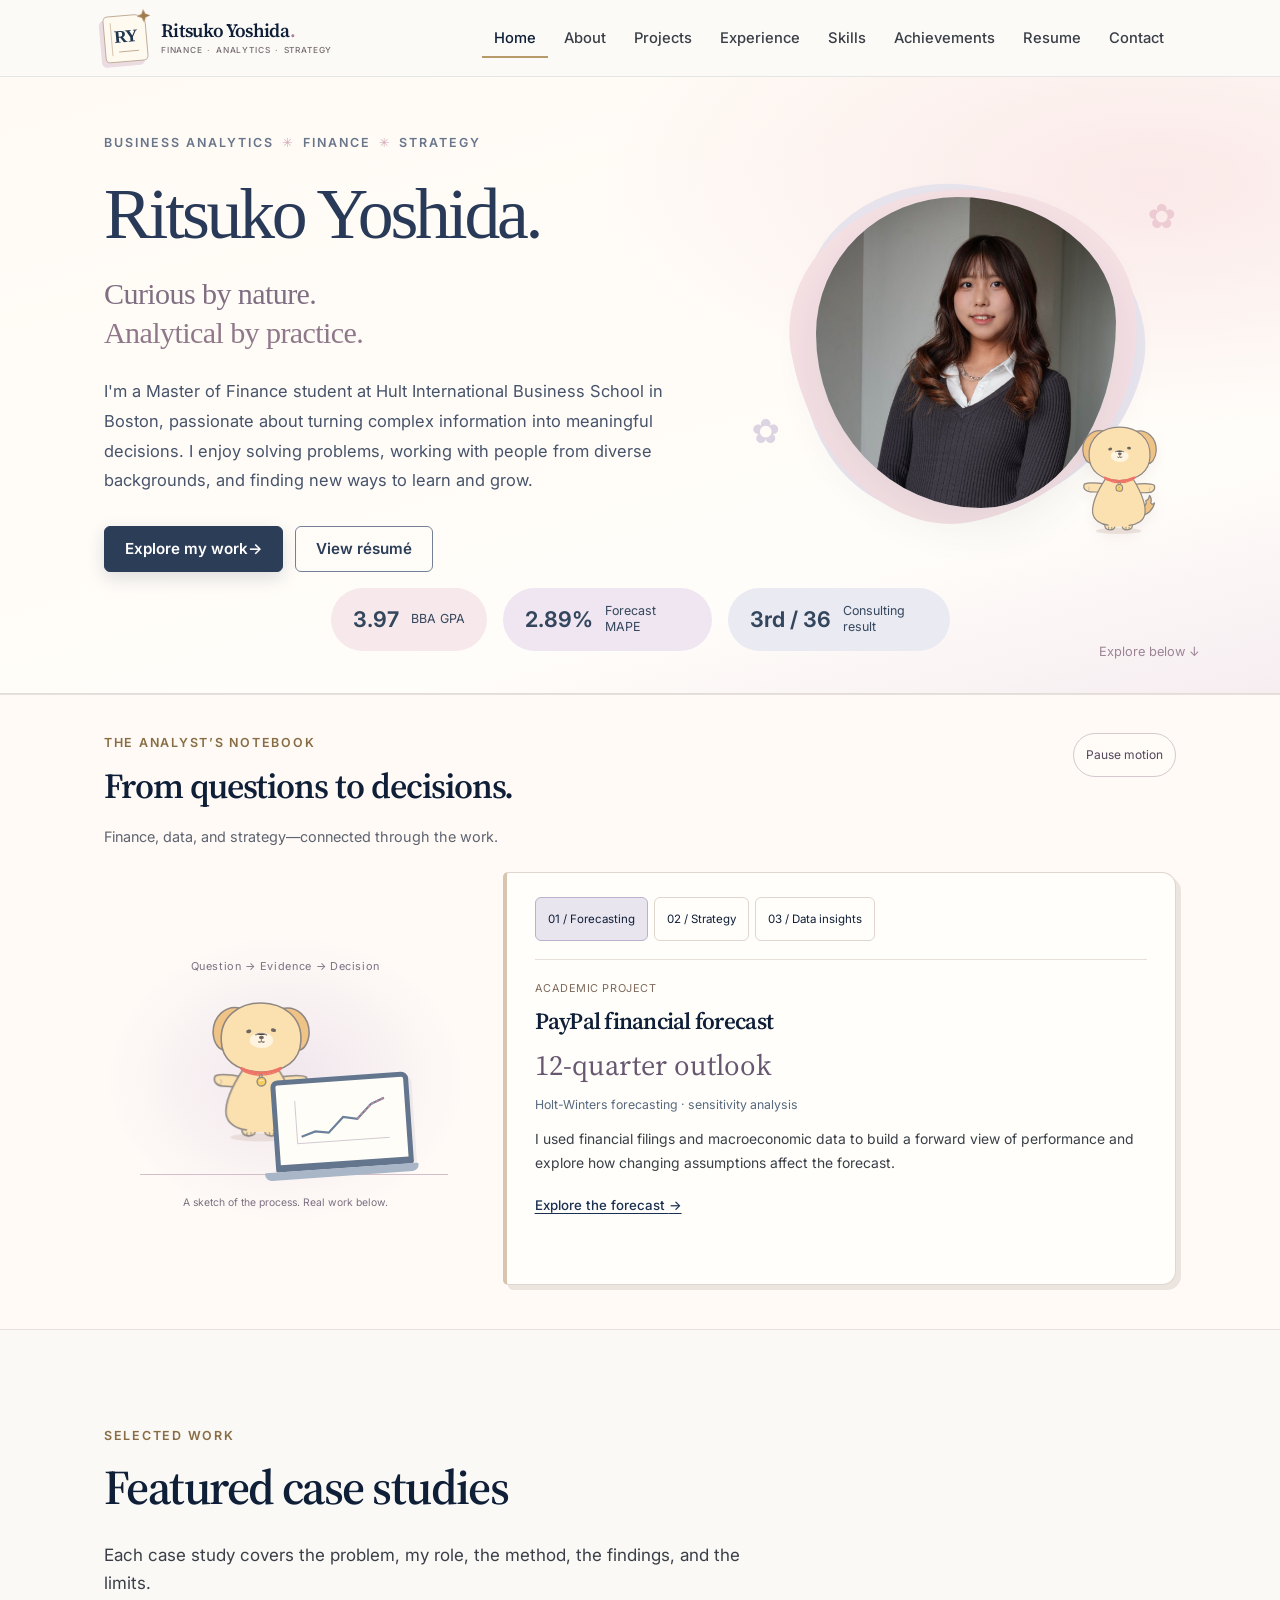
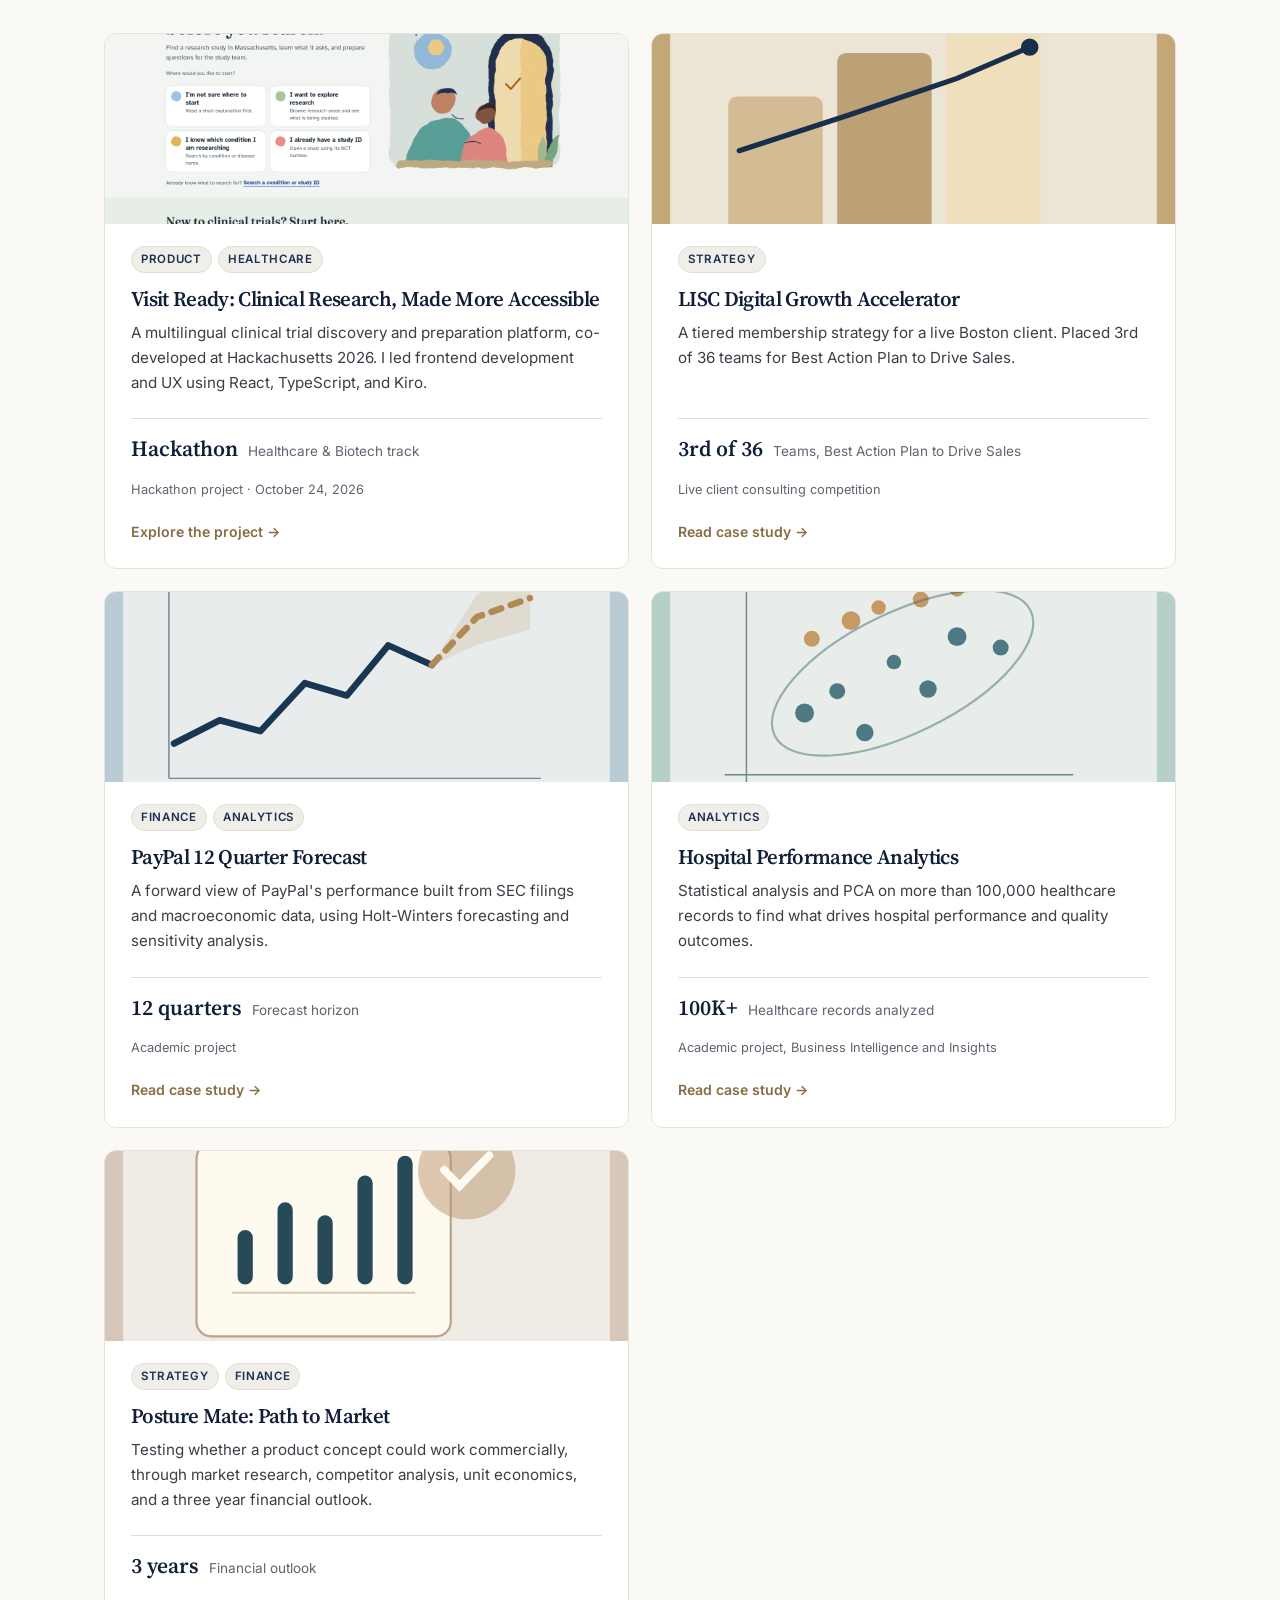
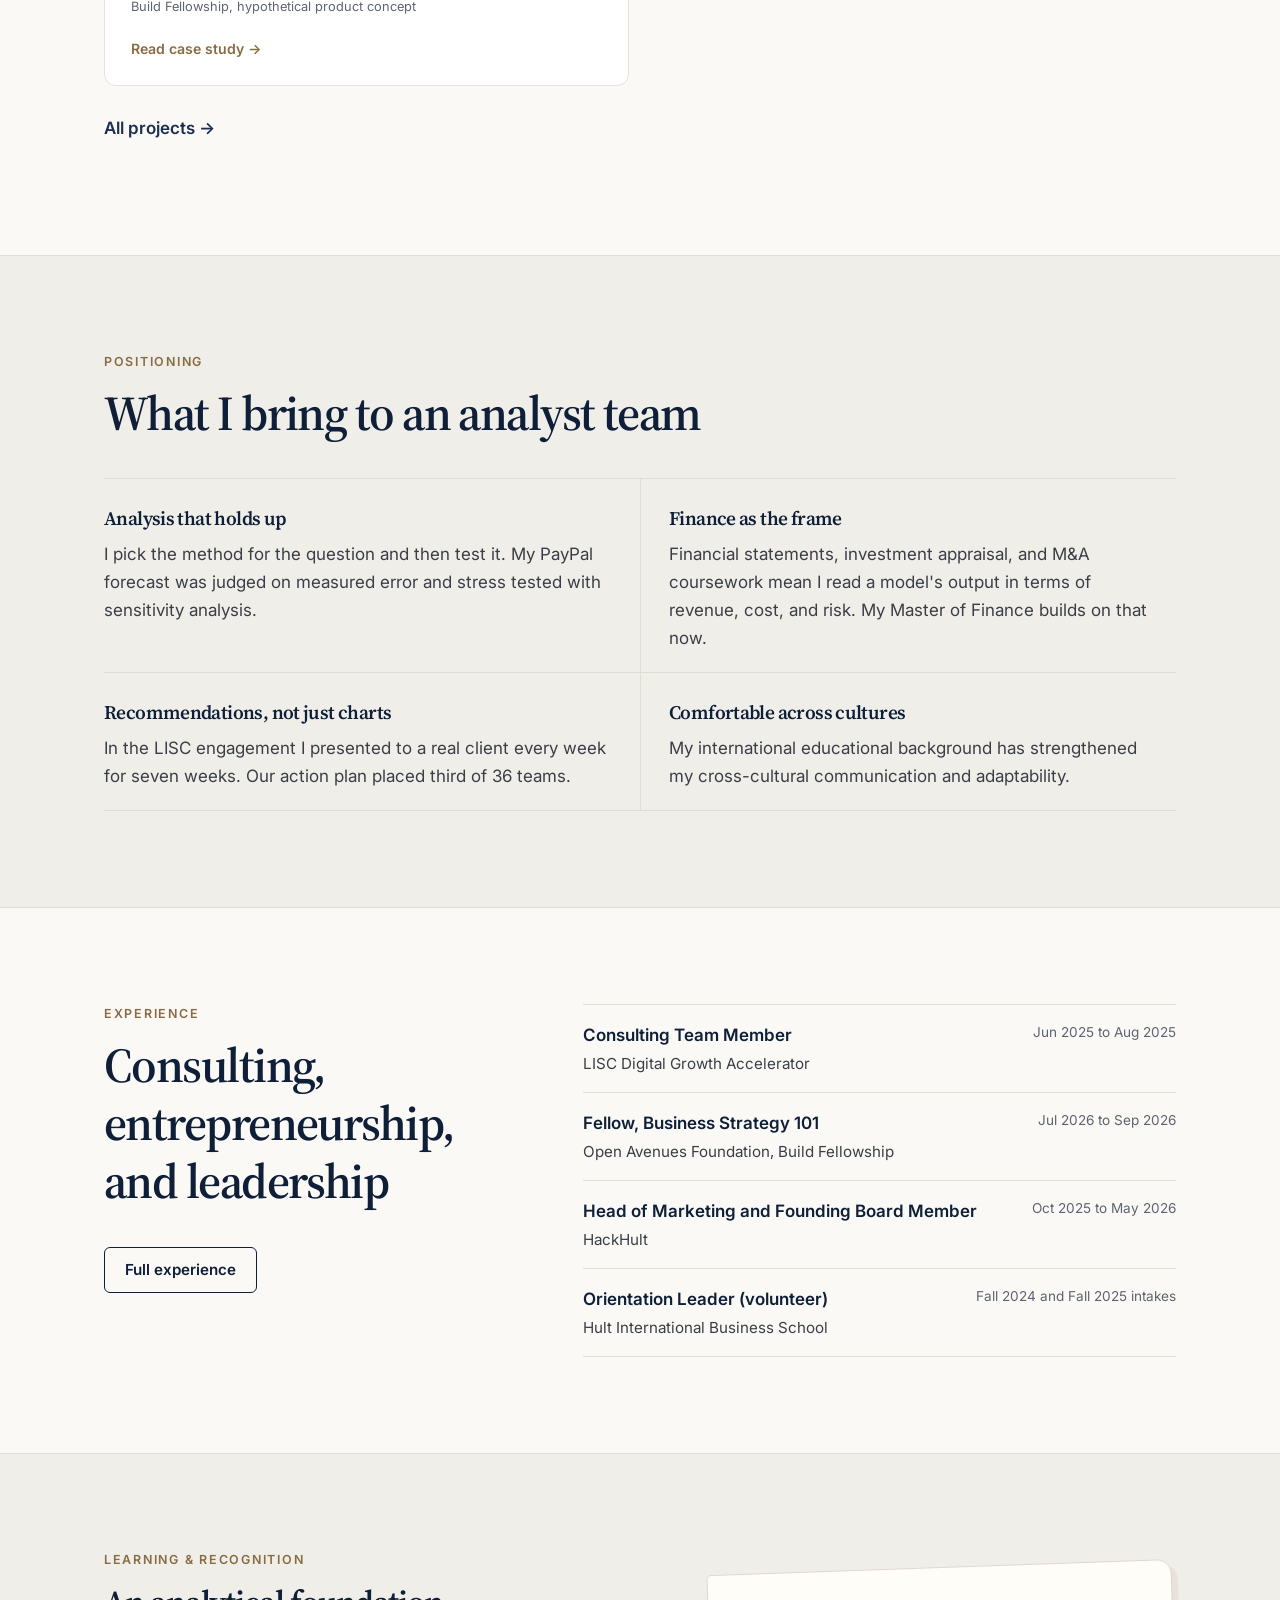
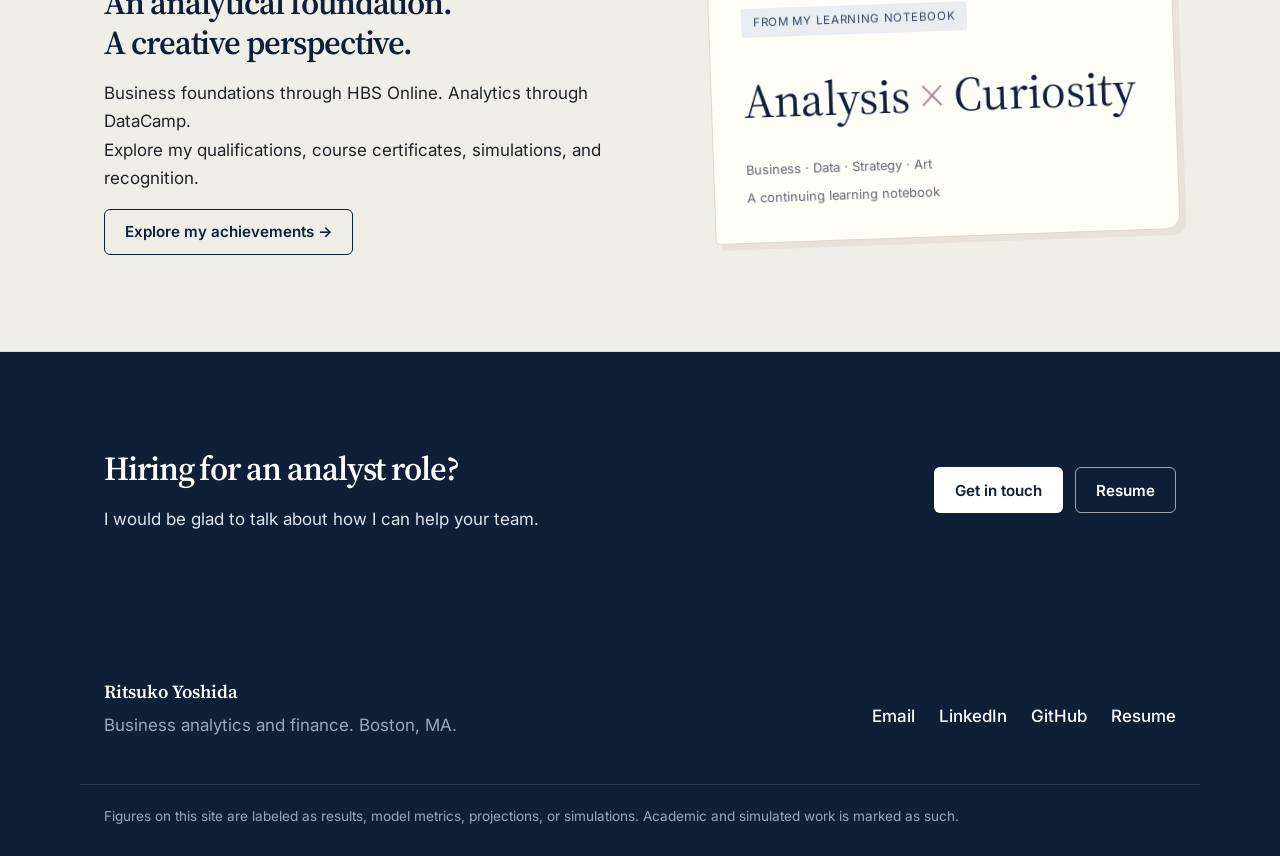
==== index.html @ 69291f4b "Refine header with personal notebook monogram and wordmark" ====
<!doctype html>
<html lang="en">
<head>
<meta charset="utf-8">
<meta name="viewport" content="width=device-width, initial-scale=1">
<script>document.documentElement.classList.add("js")</script>
<title>Ritsuko Yoshida | Business Analytics and Finance</title>
<meta name="description" content="Ritsuko Yoshida, Master of Finance student at Hult International Business School and Business Analytics graduate (3.97 GPA). Financial forecasting, healthcare data analysis, and client consulting work for analyst roles in Boston.">
<meta name="author" content="Ritsuko Yoshida">
<meta name="robots" content="index, follow">
<link rel="canonical" href="https://ritsuko-yosh.github.io/">
<meta property="og:type" content="website">
<meta property="og:title" content="Ritsuko Yoshida | Business Analytics and Finance">
<meta property="og:description" content="Ritsuko Yoshida, Master of Finance student at Hult International Business School and Business Analytics graduate (3.97 GPA). Financial forecasting, healthcare data analysis, and client consulting work for analyst roles in Boston.">
<meta property="og:url" content="https://ritsuko-yosh.github.io/">
<meta name="twitter:card" content="summary">
<meta name="theme-color" content="#0f1f38">
<link rel="icon" href="assets/favicon.svg" type="image/svg+xml">
<link rel="preconnect" href="https://fonts.googleapis.com">
<link rel="preconnect" href="https://fonts.gstatic.com" crossorigin>
<link rel="stylesheet" href="https://fonts.googleapis.com/css2?family=Inter:wght@400;500;600&amp;family=Source+Serif+4:opsz,wght@8..60,500;8..60,600&amp;display=swap">
<link rel="stylesheet" href="assets/css/styles.css?v=20261025-wordmark">
<link rel="stylesheet" href="assets/css/belle-model.css?v=20261023-notebook">
<script defer src="assets/js/main.js?v=20261023-page-motion"></script>
<script defer src="assets/js/belle.js?v=20261023-page-motion"></script>
<script type="application/ld+json">{"@context": "https://schema.org", "@type": "Person", "name": "Ritsuko Yoshida", "jobTitle": "Master of Finance Student", "address": {"@type": "PostalAddress", "addressLocality": "Boston", "addressRegion": "MA", "addressCountry": "US"}, "alumniOf": {"@type": "CollegeOrUniversity", "name": "Hult International Business School"}, "knowsLanguage": ["Japanese", "English", "French", "Mandarin"], "knowsAbout": ["Business Analytics", "Financial Forecasting", "Financial Modeling", "Data Analysis", "Machine Learning", "Consulting"], "sameAs": ["https://www.linkedin.com/in/ritsuko-yoshida77/", "https://github.com/ritsuko-yosh"], "url": "https://ritsuko-yosh.github.io/"}</script>
</head>
<body>
<a class="skip" href="#main">Skip to content</a>
<header class="site-header">
  <div class="wrap header-inner">
    <a class="brand" href="index.html" aria-label="Ritsuko Yoshida, home">
      <span class="brand-mark" aria-hidden="true"><span>RY</span><svg class="brand-spark" viewBox="0 0 20 20" focusable="false"><path d="M10 1L12.5 7.5L19 10L12.5 12.5L10 19L7.5 12.5L1 10L7.5 7.5Z" fill="currentColor"/></svg></span>
      <span class="brand-wordmark"><span class="brand-name">Ritsuko Yoshida<span class="brand-period" aria-hidden="true">.</span></span><span class="brand-subtitle">Finance <span aria-hidden="true">·</span> Analytics <span aria-hidden="true">·</span> Strategy</span></span>
    </a>
    <button class="nav-toggle" type="button" aria-expanded="false" aria-controls="site-nav">
      <span class="sr-only">Menu</span><span class="bars" aria-hidden="true"></span>
    </button>
    <nav id="site-nav" class="site-nav" aria-label="Main">
      <ul><li><a href="index.html" aria-current="page">Home</a></li><li><a href="about.html">About</a></li><li><a href="projects.html">Projects</a></li><li><a href="experience.html">Experience</a></li><li><a href="skills.html">Skills</a></li><li><a href="achievements.html">Achievements</a></li><li><a href="resume.html">Resume</a></li><li><a href="contact.html">Contact</a></li></ul>
    </nav>
  </div>
</header>
<main id="main">


<section class="hero hero-kawaii" aria-label="Introduction">
  <div class="wrap kawaii-grid">
    <div class="kawaii-copy">
      <p class="eyebrow kawaii-eyebrow">Business Analytics <span aria-hidden="true">✳</span> Finance <span aria-hidden="true">✳</span> Strategy</p>
      <h1>Ritsuko Yoshida.</h1>
      <p class="kawaii-tagline">Curious by nature.<br><em>Analytical by practice.</em></p>
      <p class="kawaii-intro">I'm a Master of Finance student at Hult International Business School in Boston, passionate about turning complex information into meaningful decisions. I enjoy solving problems, working with people from diverse backgrounds, and finding new ways to learn and grow.</p>
      <div class="cta-row"><a class="btn btn-primary" href="projects.html">Explore my work <span aria-hidden="true">→</span></a><a class="btn btn-ghost" href="resume.html">View résumé</a></div>
    </div>
    <div class="kawaii-art" aria-label="Portrait of Ritsuko Yoshida">
      <div class="portrait-blob blob-one"></div><div class="portrait-blob blob-two"></div>
      <div class="kawaii-photo"><img src="assets/images/portrait.jpg" alt="Ritsuko Yoshida, professional portrait" fetchpriority="high" loading="eager"></div>
      <svg class="belle-svg belle-idle belle-portrait" viewBox="0 0 220 240" aria-hidden="true" focusable="false"><ellipse class="b-shadow" cx="110" cy="229" rx="44" ry="6" fill="#d9c6bd" opacity=".45"/><g stroke="#8f8781" stroke-width="2.3" stroke-linecap="round" stroke-linejoin="round"><g class="b-legs"><g class="b-leg b-leg-l"><path transform="translate(0 0)" d="M84 214 C82 222 86 227 94 227 C101 227 104 223 103 218 Z" fill="#fbe1af" stroke="none"/><path d="M84 214 C82 222 86 227 94 227 C101 227 104 223 103 218" fill="none"/><path d="M91 222 L91 226 M97 222 L97 226" stroke-width="1.6"/></g><g class="b-leg b-leg-r"><path transform="translate(0 0)" d="M117 218 C116 223 119 227 126 227 C134 227 138 222 136 214 Z" fill="#fbe1af" stroke="none"/><path d="M117 218 C116 223 119 227 126 227 C134 227 138 222 136 214" fill="none"/><path d="M124 222 L124 226 M130 222 L130 226" stroke-width="1.6"/></g></g><g class="b-bob"><g class="b-tail"><path transform="translate(0 0)" d="M152 199 C164 200 176 191 180 178 C176 181 174 180 173 177 C175 172 175 167 172 163 C170 169 167 172 164 172 C165 177 163 181 158 183 Z" fill="#efc285" stroke="none"/><path d="M152 199 C164 200 176 191 180 178 C176 181 174 180 173 177 C175 172 175 167 172 163 C170 169 167 172 164 172 C165 177 163 181 158 183" fill="none"/></g><g class="b-arm b-arm-l"><path transform="translate(0 0)" d="M84 141 C66 139 50 139 43 143 C40 151 46 157 55 157 C63 157 71 157 78 156 Z" fill="#fbe1af" stroke="none"/><path d="M84 141 C66 139 50 139 43 143 C40 151 46 157 55 157 C63 157 71 157 78 156" fill="none"/><path d="M51 147.5 C53.5 149 53.5 153 51 154.5" stroke-width="1.3" stroke="#b9afa8" fill="none"/></g><g class="b-arm b-arm-r"><path transform="translate(0 0)" d="M136 141 C154 139 170 139 177 143 C180 151 174 157 165 157 C157 157 149 157 142 156 Z" fill="#fbe1af" stroke="none"/><path d="M136 141 C154 139 170 139 177 143 C180 151 174 157 165 157 C157 157 149 157 142 156" fill="none"/><path d="M169 147.5 C166.5 149 166.5 153 169 154.5" stroke-width="1.3" stroke="#b9afa8" fill="none"/></g><path transform="translate(0 0)" d="M84 130 C70 152 58 176 60 196 C62 214 84 222 110 222 C136 222 158 214 160 196 C162 176 150 152 136 130 Z" fill="#fbe1af" stroke="none"/><path d="M84 130 C70 152 58 176 60 196 C62 210 76 218 90 219 M130 219 C144 218 158 210 160 196 C162 176 150 152 136 130" fill="none"/><g class="b-head"><g class="b-ear b-ear-l"><path transform="translate(0 0)" d="M80 40 C58 35 40 52 40 76 C41 92 49 103 58 101 C58 80 66 56 80 40 Z" fill="#efc285" stroke="none"/><path d="M80 40 C58 35 40 52 40 76 C41 92 49 103 58 101" fill="none"/></g><g class="b-ear b-ear-r"><path transform="translate(0 0)" d="M140 40 C162 35 180 52 180 76 C179 92 171 103 162 101 C162 80 154 56 140 40 Z" fill="#efc285" stroke="none"/><path d="M140 40 C162 35 180 52 180 76 C179 92 171 103 162 101" fill="none"/></g><path transform="translate(0 0)" d="M52 88 C50 52 78 32 110 32 C142 32 170 52 168 88 C167 116 146 133 110 134 C74 133 53 116 52 88 Z" fill="#fbe1af" stroke="none"/><path d="M52 88 C50 52 78 32 110 32 C142 32 170 52 168 88 C167 116 146 133 110 134 C74 133 53 116 52 88 Z" fill="none"/><g class="b-face"><ellipse cx="110.5" cy="87" rx="17" ry="11.5" fill="#fff4e0" stroke="none"/><g class="b-eyes" fill="#6d6662" stroke="none"><ellipse cx="92" cy="74" rx="3.8" ry="2.7" transform="rotate(-14 92 74)"/><ellipse cx="128" cy="72" rx="3.8" ry="2.7" transform="rotate(10 128 72)"/></g><path d="M102 79 Q110 75 118 79" stroke-width="2"/><ellipse cx="110.5" cy="83" rx="3.6" ry="2.6" fill="#6d6662" stroke="none"/><path d="M110.5 85.6 L110.5 88.4 M106.2 89.2 Q108.4 91.2 110.5 88.4 Q112.6 91.2 114.8 89.2" stroke-width="1.5" stroke="#8a817b"/></g></g><g class="b-collar"><g fill="none" stroke="#ee7466"><path d="M82 129 Q110 142 139 128" stroke-width="4.4"/><path d="M85 133 Q111 144 136 132" stroke-width="2"/></g><g class="b-tag"><circle cx="110" cy="139.5" r="2.3" fill="none" stroke-width="1.6"/><circle cx="110" cy="148" r="6.4" fill="#f5cd63" stroke-width="2"/><path d="M107.5 146.5 Q110 145 112.5 146.5" stroke="#fff3c4" stroke-width="1.4"/></g></g></g></g><g class="b-zzz" fill="#a99fb0" stroke="none" font-family="Georgia,serif" font-style="italic" opacity="0"><text class="b-z1" x="160" y="34" font-size="15">z</text><text class="b-z2" x="172" y="20" font-size="19">z</text><text class="b-z3" x="186" y="4" font-size="23">z</text></g><path class="b-heart" d="M110 -6 C105 -12 95 -10 95 -2 C95 5 105 10 110 15 C115 10 125 5 125 -2 C125 -10 115 -12 110 -6 Z" fill="#f08a96" stroke="#d96f7d" stroke-width="2" opacity="0"/></svg>
      
      <span class="kawaii-flower flower-one" aria-hidden="true">✿</span><span class="kawaii-flower flower-two" aria-hidden="true">✿</span><span class="kawaii-flower flower-three" aria-hidden="true">✧</span>
    </div>
  </div>
  <div class="wrap kawaii-bottom">
    
    <ul class="kawaii-stats" aria-label="Selected accomplishments"><li><strong>3.97</strong><span>BBA GPA</span></li><li><strong>2.89%</strong><span>Forecast MAPE</span></li><li><strong>3rd / 36</strong><span>Consulting result</span></li></ul>
    <span class="scroll-note">Explore below ↓</span>
  </div>
</section>

<section class="analyst-notebook" aria-labelledby="notebook-heading" data-subject="forecast"><div class="wrap"><div class="notebook-heading"><div><p class="eyebrow">The analyst’s notebook</p><h2 id="notebook-heading">From questions to decisions.</h2><p>Finance, data, and strategy—connected through the work.</p></div><button class="motion-toggle" type="button" aria-pressed="false" hidden>Pause motion</button></div><div class="notebook-layout"><div class="analyst-scene"><span class="scene-note">Question → Evidence → Decision</span><div class="analyst-dog"><svg class="belle-svg belle-idle belle-working" viewBox="0 0 220 240" aria-hidden="true" focusable="false"><ellipse class="b-shadow" cx="110" cy="229" rx="44" ry="6" fill="#d9c6bd" opacity=".45"/><g stroke="#8f8781" stroke-width="2.3" stroke-linecap="round" stroke-linejoin="round"><g class="b-legs"><g class="b-leg b-leg-l"><path transform="translate(0 0)" d="M84 214 C82 222 86 227 94 227 C101 227 104 223 103 218 Z" fill="#fbe1af" stroke="none"/><path d="M84 214 C82 222 86 227 94 227 C101 227 104 223 103 218" fill="none"/><path d="M91 222 L91 226 M97 222 L97 226" stroke-width="1.6"/></g><g class="b-leg b-leg-r"><path transform="translate(0 0)" d="M117 218 C116 223 119 227 126 227 C134 227 138 222 136 214 Z" fill="#fbe1af" stroke="none"/><path d="M117 218 C116 223 119 227 126 227 C134 227 138 222 136 214" fill="none"/><path d="M124 222 L124 226 M130 222 L130 226" stroke-width="1.6"/></g></g><g class="b-bob"><g class="b-tail"><path transform="translate(0 0)" d="M152 199 C164 200 176 191 180 178 C176 181 174 180 173 177 C175 172 175 167 172 163 C170 169 167 172 164 172 C165 177 163 181 158 183 Z" fill="#efc285" stroke="none"/><path d="M152 199 C164 200 176 191 180 178 C176 181 174 180 173 177 C175 172 175 167 172 163 C170 169 167 172 164 172 C165 177 163 181 158 183" fill="none"/></g><g class="b-arm b-arm-l"><path transform="translate(0 0)" d="M84 141 C66 139 50 139 43 143 C40 151 46 157 55 157 C63 157 71 157 78 156 Z" fill="#fbe1af" stroke="none"/><path d="M84 141 C66 139 50 139 43 143 C40 151 46 157 55 157 C63 157 71 157 78 156" fill="none"/><path d="M51 147.5 C53.5 149 53.5 153 51 154.5" stroke-width="1.3" stroke="#b9afa8" fill="none"/></g><g class="b-arm b-arm-r"><path transform="translate(0 0)" d="M136 141 C154 139 170 139 177 143 C180 151 174 157 165 157 C157 157 149 157 142 156 Z" fill="#fbe1af" stroke="none"/><path d="M136 141 C154 139 170 139 177 143 C180 151 174 157 165 157 C157 157 149 157 142 156" fill="none"/><path d="M169 147.5 C166.5 149 166.5 153 169 154.5" stroke-width="1.3" stroke="#b9afa8" fill="none"/></g><path transform="translate(0 0)" d="M84 130 C70 152 58 176 60 196 C62 214 84 222 110 222 C136 222 158 214 160 196 C162 176 150 152 136 130 Z" fill="#fbe1af" stroke="none"/><path d="M84 130 C70 152 58 176 60 196 C62 210 76 218 90 219 M130 219 C144 218 158 210 160 196 C162 176 150 152 136 130" fill="none"/><g class="b-head"><g class="b-ear b-ear-l"><path transform="translate(0 0)" d="M80 40 C58 35 40 52 40 76 C41 92 49 103 58 101 C58 80 66 56 80 40 Z" fill="#efc285" stroke="none"/><path d="M80 40 C58 35 40 52 40 76 C41 92 49 103 58 101" fill="none"/></g><g class="b-ear b-ear-r"><path transform="translate(0 0)" d="M140 40 C162 35 180 52 180 76 C179 92 171 103 162 101 C162 80 154 56 140 40 Z" fill="#efc285" stroke="none"/><path d="M140 40 C162 35 180 52 180 76 C179 92 171 103 162 101" fill="none"/></g><path transform="translate(0 0)" d="M52 88 C50 52 78 32 110 32 C142 32 170 52 168 88 C167 116 146 133 110 134 C74 133 53 116 52 88 Z" fill="#fbe1af" stroke="none"/><path d="M52 88 C50 52 78 32 110 32 C142 32 170 52 168 88 C167 116 146 133 110 134 C74 133 53 116 52 88 Z" fill="none"/><g class="b-face"><ellipse cx="110.5" cy="87" rx="17" ry="11.5" fill="#fff4e0" stroke="none"/><g class="b-eyes" fill="#6d6662" stroke="none"><ellipse cx="92" cy="74" rx="3.8" ry="2.7" transform="rotate(-14 92 74)"/><ellipse cx="128" cy="72" rx="3.8" ry="2.7" transform="rotate(10 128 72)"/></g><path d="M102 79 Q110 75 118 79" stroke-width="2"/><ellipse cx="110.5" cy="83" rx="3.6" ry="2.6" fill="#6d6662" stroke="none"/><path d="M110.5 85.6 L110.5 88.4 M106.2 89.2 Q108.4 91.2 110.5 88.4 Q112.6 91.2 114.8 89.2" stroke-width="1.5" stroke="#8a817b"/></g></g><g class="b-collar"><g fill="none" stroke="#ee7466"><path d="M82 129 Q110 142 139 128" stroke-width="4.4"/><path d="M85 133 Q111 144 136 132" stroke-width="2"/></g><g class="b-tag"><circle cx="110" cy="139.5" r="2.3" fill="none" stroke-width="1.6"/><circle cx="110" cy="148" r="6.4" fill="#f5cd63" stroke-width="2"/><path d="M107.5 146.5 Q110 145 112.5 146.5" stroke="#fff3c4" stroke-width="1.4"/></g></g></g></g><g class="b-zzz" fill="#a99fb0" stroke="none" font-family="Georgia,serif" font-style="italic" opacity="0"><text class="b-z1" x="160" y="34" font-size="15">z</text><text class="b-z2" x="172" y="20" font-size="19">z</text><text class="b-z3" x="186" y="4" font-size="23">z</text></g><path class="b-heart" d="M110 -6 C105 -12 95 -10 95 -2 C95 5 105 10 110 15 C115 10 125 5 125 -2 C125 -10 115 -12 110 -6 Z" fill="#f08a96" stroke="#d96f7d" stroke-width="2" opacity="0"/></svg></div><div class="analyst-laptop" aria-hidden="true"><div class="laptop-screen"><svg viewBox="0 0 160 95" focusable="false"><g class="screen-forecast"><path d="M18 74H143M18 74V16" fill="none" stroke="#c4bac8"/><path class="screen-line" d="M24 65L43 59L61 62L82 42L101 46L121 27L139 20" fill="none" stroke="#6b809a" stroke-width="3"/><path d="M101 46L121 27L139 20" fill="none" stroke="#b68b9f" stroke-width="3" stroke-dasharray="4 3"/></g><g class="screen-strategy"><path d="M80 30V46M38 46H122M38 46V65M80 46V65M122 46V65" fill="none" stroke="#a48b9d" stroke-width="2"/><rect x="56" y="12" width="48" height="20" rx="5" fill="#bbc9d8"/><g fill="#e2c7d2"><rect x="20" y="65" width="36" height="18" rx="5"/><rect x="62" y="65" width="36" height="18" rx="5"/><rect x="104" y="65" width="36" height="18" rx="5"/></g></g><g class="screen-insights" fill="#a4b8ad"><circle cx="36" cy="28" r="6"/><circle cx="54" cy="40" r="5"/><circle cx="42" cy="51" r="4"/><circle cx="109" cy="29" r="5"/><circle cx="123" cy="40" r="6"/><circle cx="98" cy="44" r="4"/><circle cx="79" cy="70" r="5"/><circle cx="94" cy="76" r="4"/><circle cx="67" cy="64" r="4"/><path d="M24 72L139 20" fill="none" stroke="#8c7f9b" stroke-width="2" stroke-dasharray="4 4"/></g></svg></div><div class="laptop-base"></div></div><div class="desk-line" aria-hidden="true"></div><span class="scene-footnote">A sketch of the process. Real work below.</span></div><div class="notebook-pages"><div class="notebook-controls" role="group" aria-label="Choose a project highlight" hidden><button type="button" data-notebook="forecast" aria-pressed="true" aria-controls="notebook-forecast">01 / Forecasting</button><button type="button" data-notebook="strategy" aria-pressed="false" aria-controls="notebook-strategy">02 / Strategy</button><button type="button" data-notebook="insights" aria-pressed="false" aria-controls="notebook-insights">03 / Data insights</button></div><div class="notebook-results"><article class="notebook-panel" id="notebook-forecast"><p class="notebook-kind">Academic project</p><h3>PayPal financial forecast</h3><p class="notebook-metric">12-quarter outlook</p><p class="notebook-methods">Holt-Winters forecasting · sensitivity analysis</p><p class="notebook-summary">I used financial filings and macroeconomic data to build a forward view of performance and explore how changing assumptions affect the forecast.</p><a href="projects/paypal-revenue-forecast.html">Explore the forecast <span aria-hidden="true">→</span></a></article><article class="notebook-panel" id="notebook-strategy"><p class="notebook-kind">Team award · Best Action Plan to Drive Sales</p><h3>A membership strategy for a live client</h3><p class="notebook-metric">3rd of 36 teams</p><p class="notebook-methods">Customer behavior · tiered membership design</p><p class="notebook-summary">Our team turned client research into a membership strategy and action plan in the LISC Digital Growth Accelerator competition.</p><a href="projects/lisc-digital-growth-accelerator.html">Read the strategy case <span aria-hidden="true">→</span></a></article><article class="notebook-panel" id="notebook-insights"><p class="notebook-kind">Academic project</p><h3>Understanding hospital performance</h3><p class="notebook-metric">100K+ records</p><p class="notebook-methods">Statistical analysis · Principal Component Analysis</p><p class="notebook-summary">I analyzed healthcare records and used PCA to simplify a complex dataset and investigate the factors associated with hospital performance.</p><a href="projects/hospital-performance-analytics.html">See the analysis <span aria-hidden="true">→</span></a></article></div></div></div></div></section>

<section class="band">
  <div class="wrap">
    <div class="section-head"><p class="eyebrow">Selected work</p><h2>Featured case studies</h2><p class="lead-sm">Each case study covers the problem, my role, the method, the findings, and the limits.</p></div>
    <div class="card-grid card-grid-2"><article class="card reveal" data-categories="Product|Healthcare">
<div class="card-visual"><img src="assets/images/visit-ready-preview.png" alt="Visit Ready clinical trial discovery interface" loading="lazy"></div>
<ul class="chips" aria-label="Categories"><li>Product</li><li>Healthcare</li></ul>
<h3 class="card-title"><a href="projects/visit-ready.html">Visit Ready: Clinical Research, Made More Accessible</a></h3>
<p class="card-text">A multilingual clinical trial discovery and preparation platform, co-developed at Hackachusetts 2026. I led frontend development and UX using React, TypeScript, and Kiro.</p>
<p class="card-fact"><span class="card-fact-v">Hackathon</span><span class="card-fact-l">Healthcare &amp; Biotech track</span></p>
<p class="card-evidence">Hackathon project · October 24, 2026</p><span class="card-cta" aria-hidden="true">Explore the project</span></article><article class="card reveal" data-categories="Strategy">
  <div class="card-visual"><img src="assets/images/lisc-digital-growth-accelerator.svg" alt="" loading="lazy"></div>
  <ul class="chips" aria-label="Categories"><li>Strategy</li></ul>
  <h3 class="card-title"><a href="projects/lisc-digital-growth-accelerator.html">LISC Digital Growth Accelerator</a></h3>
  <p class="card-text">A tiered membership strategy for a live Boston client. Placed 3rd of 36 teams for Best Action Plan to Drive Sales.</p>
  <p class="card-fact"><span class="card-fact-v">3rd of 36</span><span class="card-fact-l">Teams, Best Action Plan to Drive Sales</span></p>
  <p class="card-evidence">Live client consulting competition</p>
  <span class="card-cta" aria-hidden="true">Read case study</span>
</article><article class="card reveal" data-categories="Finance|Analytics">
  <div class="card-visual"><img src="assets/images/paypal-revenue-forecast.svg" alt="" loading="lazy"></div>
  <ul class="chips" aria-label="Categories"><li>Finance</li><li>Analytics</li></ul>
  <h3 class="card-title"><a href="projects/paypal-revenue-forecast.html">PayPal 12 Quarter Forecast</a></h3>
  <p class="card-text">A forward view of PayPal's performance built from SEC filings and macroeconomic data, using Holt-Winters forecasting and sensitivity analysis.</p>
  <p class="card-fact"><span class="card-fact-v">12 quarters</span><span class="card-fact-l">Forecast horizon</span></p>
  <p class="card-evidence">Academic project</p>
  <span class="card-cta" aria-hidden="true">Read case study</span>
</article><article class="card reveal" data-categories="Analytics">
  <div class="card-visual"><img src="assets/images/hospital-performance-analytics.svg" alt="" loading="lazy"></div>
  <ul class="chips" aria-label="Categories"><li>Analytics</li></ul>
  <h3 class="card-title"><a href="projects/hospital-performance-analytics.html">Hospital Performance Analytics</a></h3>
  <p class="card-text">Statistical analysis and PCA on more than 100,000 healthcare records to find what drives hospital performance and quality outcomes.</p>
  <p class="card-fact"><span class="card-fact-v">100K+</span><span class="card-fact-l">Healthcare records analyzed</span></p>
  <p class="card-evidence">Academic project, Business Intelligence and Insights</p>
  <span class="card-cta" aria-hidden="true">Read case study</span>
</article><article class="card reveal" data-categories="Strategy|Finance">
  <div class="card-visual"><img src="assets/images/posture-mate-business-case.svg" alt="" loading="lazy"></div>
  <ul class="chips" aria-label="Categories"><li>Strategy</li><li>Finance</li></ul>
  <h3 class="card-title"><a href="projects/posture-mate-business-case.html">Posture Mate: Path to Market</a></h3>
  <p class="card-text">Testing whether a product concept could work commercially, through market research, competitor analysis, unit economics, and a three year financial outlook.</p>
  <p class="card-fact"><span class="card-fact-v">3 years</span><span class="card-fact-l">Financial outlook</span></p>
  <p class="card-evidence">Build Fellowship, hypothetical product concept</p>
  <span class="card-cta" aria-hidden="true">Read case study</span>
</article></div>
    <p class="more"><a href="projects.html">All projects</a></p>
  </div>
</section>

<section class="band band-alt">
  <div class="wrap">
    <div class="section-head"><p class="eyebrow">Positioning</p><h2>What I bring to an analyst team</h2></div>
    <ul class="value-grid"><li class="value reveal"><h3>Analysis that holds up</h3><p>I pick the method for the question and then test it. My PayPal forecast was judged on measured error and stress tested with sensitivity analysis.</p></li><li class="value reveal"><h3>Finance as the frame</h3><p>Financial statements, investment appraisal, and M&amp;A coursework mean I read a model's output in terms of revenue, cost, and risk. My Master of Finance builds on that now.</p></li><li class="value reveal"><h3>Recommendations, not just charts</h3><p>In the LISC engagement I presented to a real client every week for seven weeks. Our action plan placed third of 36 teams.</p></li><li class="value reveal"><h3>Comfortable across cultures</h3><p>My international educational background has strengthened my cross-cultural communication and adaptability.</p></li></ul>
  </div>
</section>

<section class="band">
  <div class="wrap two-col">
    <div>
      <div class="section-head"><p class="eyebrow">Experience</p><h2>Consulting, entrepreneurship, and leadership</h2></div>
      <p><a class="btn btn-ghost" href="experience.html">Full experience</a></p>
    </div>
    <ul class="xp-list"><li><span class="xp-role">Consulting Team Member</span><span class="xp-org">LISC Digital Growth Accelerator</span><span class="xp-date">Jun 2025 to Aug 2025</span></li><li><span class="xp-role">Fellow, Business Strategy 101</span><span class="xp-org">Open Avenues Foundation, Build Fellowship</span><span class="xp-date">Jul 2026 to Sep 2026</span></li><li><span class="xp-role">Head of Marketing and Founding Board Member</span><span class="xp-org">HackHult</span><span class="xp-date">Oct 2025 to May 2026</span></li><li><span class="xp-role">Orientation Leader (volunteer)</span><span class="xp-org">Hult International Business School</span><span class="xp-date">Fall 2024 and Fall 2025 intakes</span></li></ul>
  </div>
</section>

<section class="band band-alt"><div class="wrap credential-preview">
<div><p class="eyebrow">Learning &amp; recognition</p><h2>An analytical foundation.<br>A creative perspective.</h2><p>Business foundations through HBS Online. Analytics through DataCamp.<br>Explore my qualifications, course certificates, simulations, and recognition.</p><a class="btn btn-ghost" href="achievements.html">Explore my achievements →</a></div>
<div class="credential-preview-note"><span class="credential-tab">From my learning notebook</span><p>Analysis <span aria-hidden="true">×</span> Curiosity</p><span>Business · Data · Strategy · Art<br>A continuing learning notebook</span></div>
</div></section>
<section class="band band-dark">
  <div class="wrap contact-band">
    <div>
      <h2>Hiring for an analyst role?</h2>
      <p>I would be glad to talk about how I can help your team.</p>
    </div>
    <div class="cta-row">
      <a class="btn btn-light" href="contact.html">Get in touch</a>
      <a class="btn btn-ghost-light" href="resume.html">Resume</a>
    </div>
  </div>
</section>
</main>
<footer class="site-footer">
  <div class="wrap footer-inner">
    <div>
      <p class="footer-name">Ritsuko Yoshida</p>
      <p class="muted">Business analytics and finance. Boston, MA.</p>
    </div>
    <ul class="footer-links">
      <li><a class="" href="mailto:ritsukoyoshida77@gmail.com">Email</a></li>
      <li><a class="" href="https://www.linkedin.com/in/ritsuko-yoshida77/" rel="noopener" target="_blank">LinkedIn</a></li>
      <li><a class="" href="https://github.com/ritsuko-yosh" rel="noopener" target="_blank">GitHub</a></li>
      <li><a href="resume.html">Resume</a></li>
    </ul>
  </div>
  <div class="wrap footer-note muted">
    <p>Figures on this site are labeled as results, model metrics, projections, or simulations. Academic and simulated work is marked as such.</p>
  </div>
</footer>
</body>
</html>
---- assets/css/styles.css ----
/* Ritsuko Yoshida portfolio. Single stylesheet, no framework. */
:root {
  --navy: #0f1f38;
  --navy-2: #1b2f50;
  --ink: #1f2328;
  --charcoal: #3a3f47;
  --muted: #5e6470;
  --paper: #fbfaf7;
  --off: #f3f1ec;
  --line: #e1ddd3;
  --brass: #7d6236;
  --brass-soft: #b89a6a;
  --white: #ffffff;

  --k-result: #2f6b4f;
  --k-metric: #2c4f7c;
  --k-proj: #8a5a14;
  --k-sim: #5b4b7a;
  --k-ctx: #5e6470;

  --serif: "Source Serif 4", Georgia, "Times New Roman", serif;
  --sans: "Inter", system-ui, -apple-system, "Segoe UI", Roboto, "Hiragino Sans", "Noto Sans JP", sans-serif;

  --wrap: 1120px;
  --radius: 6px;
  --shadow: 0 1px 2px rgba(15, 31, 56, .06), 0 8px 24px rgba(15, 31, 56, .06);
  --ease: cubic-bezier(.2, .7, .2, 1);
}

*, *::before, *::after { box-sizing: border-box; }
html { -webkit-text-size-adjust: 100%; scroll-behavior: smooth; }
@media (prefers-reduced-motion: reduce) { html { scroll-behavior: auto; } }
body {
  margin: 0; background: var(--paper); color: var(--ink);
  font-family: var(--sans); font-size: 17px; line-height: 1.65;
  -webkit-font-smoothing: antialiased; text-rendering: optimizeLegibility;
}
img { max-width: 100%; height: auto; }
a { color: var(--navy-2); text-decoration-thickness: 1px; text-underline-offset: 3px; }
a:hover { color: var(--brass); }
:focus-visible { outline: 2px solid var(--brass); outline-offset: 3px; border-radius: 2px; }
h1, h2, h3 { font-family: var(--serif); font-weight: 600; color: var(--navy); line-height: 1.2; letter-spacing: -.01em; margin: 0 0 .5em; }
h1 { font-size: clamp(2.3rem, 5vw, 3.6rem); }
h2 { font-size: clamp(1.55rem, 3vw, 2.1rem); }
h3 { font-size: 1.2rem; }
p { margin: 0 0 1em; }
ul, ol { padding-left: 1.2em; }
.sr-only { position: absolute; width: 1px; height: 1px; overflow: hidden; clip: rect(0 0 0 0); white-space: nowrap; }
.muted { color: var(--muted); }
.wrap { max-width: var(--wrap); margin: 0 auto; padding: 0 24px; }
@media (max-width: 600px) { .wrap { padding: 0 16px; } body { font-size: 16px; } }

.skip { position: absolute; left: -999px; top: 8px; background: var(--navy); color: #fff; padding: 8px 14px; z-index: 100; border-radius: var(--radius); }
.skip:focus { left: 8px; color: #fff; }

/* Placeholder marks: visible on purpose so nothing unfinished gets published */
mark.ph {
  background: #fff3c4; color: #5a4300; border: 1px dashed #c99a06; border-radius: 3px;
  padding: 0 .3em; font-size: .9em; font-family: var(--sans); font-weight: 500;
}

/* ---------- Header ---------- */
.site-header { position: sticky; top: 0; z-index: 50; background: rgba(251, 250, 247, .92); backdrop-filter: saturate(1.4) blur(8px); border-bottom: 1px solid var(--line); }
.header-inner { display: flex; align-items: center; justify-content: space-between; height: 68px; }
.brand { display: flex; align-items: center; gap: 12px; text-decoration: none; color: var(--navy); }
.brand-mark { display: grid; place-items: center; width: 36px; height: 36px; border-radius: 4px; background: var(--navy); color: #fff; font-family: var(--serif); font-weight: 600; font-size: .95rem; letter-spacing: .04em; }
.brand-name { font-family: var(--serif); font-weight: 600; font-size: 1.1rem; }
.site-nav ul { display: flex; gap: 4px; list-style: none; margin: 0; padding: 0; }
.site-nav a { display: block; padding: 8px 12px; font-size: .92rem; font-weight: 500; color: var(--charcoal); text-decoration: none; border-radius: 4px; transition: color .2s, background .2s; }
.site-nav a:hover { color: var(--navy); background: var(--off); }
.site-nav a[aria-current="page"] { color: var(--navy); box-shadow: inset 0 -2px 0 var(--brass-soft); border-radius: 0; }
.nav-toggle { display: none; background: none; border: 0; width: 44px; height: 44px; cursor: pointer; }
.bars, .bars::before, .bars::after { display: block; width: 22px; height: 2px; background: var(--navy); position: relative; transition: transform .25s var(--ease), opacity .2s; margin: 0 auto; }
.bars::before, .bars::after { content: ""; position: absolute; left: 0; }
.bars::before { top: -7px; } .bars::after { top: 7px; }
.nav-toggle[aria-expanded="true"] .bars { background: transparent; }
.nav-toggle[aria-expanded="true"] .bars::before { transform: translateY(7px) rotate(45deg); }
.nav-toggle[aria-expanded="true"] .bars::after { transform: translateY(-7px) rotate(-45deg); }
@media (max-width: 1080px) {
  .nav-toggle { display: block; }
  .site-nav { position: absolute; top: 68px; left: 0; right: 0; background: var(--paper); border-bottom: 1px solid var(--line); display: none; }
  .site-nav.open { display: block; }
  .site-nav ul { flex-direction: column; padding: 8px 16px 16px; }
  .site-nav a { padding: 12px 8px; font-size: 1rem; }
  .site-nav a[aria-current="page"] { box-shadow: inset 3px 0 0 var(--brass-soft); padding-left: 14px; }
  .js .site-nav { display: none; } .js .site-nav.open { display: block; }
}
/* Without JS, the mobile menu stays visible */
@media (max-width: 880px) { html:not(.js) .site-nav { display: block; position: static; } html:not(.js) .nav-toggle { display: none; } html:not(.js) .header-inner { height: auto; flex-wrap: wrap; padding-top: 12px; } }

/* ---------- Buttons ---------- */
.btn { display: inline-flex; align-items: center; justify-content: center; min-height: 46px; padding: 0 20px; border-radius: var(--radius); font-weight: 600; font-size: .95rem; text-decoration: none; border: 1px solid transparent; transition: background .2s, color .2s, border-color .2s, transform .2s var(--ease); }
.btn:hover { transform: translateY(-1px); }
.btn-primary { background: var(--navy); color: #fff; }
.btn-primary:hover { background: var(--navy-2); color: #fff; }
.btn-ghost { border-color: var(--navy); color: var(--navy); }
.btn-ghost:hover { background: var(--navy); color: #fff; }
.btn-link { padding: 0 8px; color: var(--navy); text-decoration: underline; }
.btn-light { background: #fff; color: var(--navy); }
.btn-light:hover { background: var(--off); color: var(--navy); }
.btn-ghost-light { border-color: rgba(255,255,255,.6); color: #fff; }
.btn-ghost-light:hover { background: rgba(255,255,255,.1); color: #fff; }
.cta-row { display: flex; flex-wrap: wrap; gap: 12px; align-items: center; }
@media (prefers-reduced-motion: reduce) { .btn:hover { transform: none; } }

/* ---------- Common sections ---------- */
.eyebrow { font-size: .78rem; font-weight: 600; letter-spacing: .14em; text-transform: uppercase; color: var(--brass); margin-bottom: .9em; }
.band { padding: 80px 0; }
.band-alt { background: var(--off); border-top: 1px solid var(--line); border-bottom: 1px solid var(--line); }
.band-dark { background: var(--navy); color: #dfe5ef; }
.band-dark h2 { color: #fff; }
@media (max-width: 600px) { .band { padding: 56px 0; } }
.section-head { max-width: 680px; margin-bottom: 36px; }
.lead, .lead-sm { color: var(--charcoal); }
.lead { font-size: 1.2rem; max-width: 720px; }
.more { margin-top: 28px; }
.more a, .arrow { font-weight: 600; text-decoration: none; }
.more a::after, .arrow::after { content: " \2192"; }
.two-col { display: grid; grid-template-columns: 1fr 1.4fr; gap: 56px; align-items: start; }
@media (max-width: 880px) { .two-col { grid-template-columns: 1fr; gap: 24px; } }

/* ---------- Hero ---------- */
.hero { padding: 72px 0 48px; border-bottom: 1px solid var(--line); background:
  linear-gradient(180deg, var(--paper) 0%, var(--off) 100%); }
.hero-grid { display: grid; grid-template-columns: 1.55fr 1fr; gap: 56px; align-items: start; }
.hero h1 { margin-bottom: .25em; }
.hero-headline { font-family: var(--serif); font-size: clamp(1.3rem, 2.4vw, 1.65rem); line-height: 1.35; color: var(--navy-2); max-width: 640px; }
.hero-intro { color: var(--charcoal); max-width: 620px; }
.hero .cta-row { margin-top: 28px; }
.hero-side { background: var(--white); border: 1px solid var(--line); border-radius: var(--radius); padding: 24px 26px; box-shadow: var(--shadow); font-size: .95rem; }
.hero-side p { margin-bottom: 1.1em; color: var(--charcoal); }
.side-h { font-family: var(--sans); font-size: .72rem; font-weight: 600; letter-spacing: .14em; text-transform: uppercase; color: var(--muted); margin: 0 0 .5em; }
.target-list { list-style: none; padding: 0; margin: 0 0 1.2em; }
.target-list li { padding: 7px 0; border-bottom: 1px solid var(--line); font-weight: 500; color: var(--navy); }
.target-list li:last-child { border-bottom: 0; }
@media (max-width: 880px) { .hero { padding: 48px 0 40px; } .hero-grid { grid-template-columns: 1fr; gap: 32px; } }

.proof-grid { list-style: none; padding: 0; margin: 48px 0 0; display: grid; grid-template-columns: repeat(4, 1fr); border-top: 1px solid var(--line); }
.proof { padding: 24px 20px 4px 0; display: flex; flex-direction: column; gap: 6px; }
.proof + .proof { padding-left: 20px; border-left: 1px solid var(--line); }
.proof-v { font-family: var(--serif); font-size: 2.1rem; font-weight: 600; color: var(--navy); line-height: 1.1; }
.proof-l { font-size: .9rem; color: var(--charcoal); line-height: 1.45; }
@media (max-width: 880px) { .proof-grid { grid-template-columns: 1fr 1fr; } .proof:nth-child(3) { border-left: 0; padding-left: 0; } .proof:nth-child(n+3) { border-top: 1px solid var(--line); } }
@media (max-width: 480px) { .proof-grid { grid-template-columns: 1fr; } .proof, .proof + .proof { border-left: 0; padding-left: 0; border-top: 1px solid var(--line); padding-bottom: 16px; } .proof:first-child { border-top: 0; } }

/* Evidence labels */
.kind { align-self: flex-start; font-size: .68rem; font-weight: 600; letter-spacing: .08em; text-transform: uppercase; padding: 2px 8px; border-radius: 999px; border: 1px solid currentColor; }
.k-result { color: var(--k-result); } .k-metric { color: var(--k-metric); } .k-proj { color: var(--k-proj); }
.k-sim { color: var(--k-sim); } .k-ctx { color: var(--k-ctx); }

/* ---------- Cards ---------- */
.card-grid { display: grid; grid-template-columns: repeat(auto-fill, minmax(300px, 1fr)); gap: 22px; }
@media (max-width: 400px) { .card-grid { grid-template-columns: 1fr; } }
.card { position: relative; display: flex; flex-direction: column; background: var(--white); border: 1px solid var(--line); border-radius: var(--radius); padding: 26px 26px 22px; transition: border-color .25s, box-shadow .25s var(--ease), transform .25s var(--ease); }
.card:hover { border-color: var(--brass-soft); box-shadow: var(--shadow); transform: translateY(-2px); }
.card[hidden] { display: none; }
.card-title { font-size: 1.3rem; margin: 10px 0 8px; }
.card-title a { color: var(--navy); text-decoration: none; }
.card-title a::after { content: ""; position: absolute; inset: 0; }
.card-text { color: var(--charcoal); font-size: .95rem; flex: 1; }
.card-fact { display: flex; align-items: baseline; gap: 10px; padding: 12px 0; border-top: 1px solid var(--line); margin: 0; }
.card-fact-v { font-family: var(--serif); font-weight: 600; font-size: 1.35rem; color: var(--navy); white-space: nowrap; }
.card-fact-l { font-size: .85rem; color: var(--muted); }
.card-evidence { font-size: .8rem; color: var(--muted); margin: 0 0 12px; }
.card-cta { font-size: .88rem; font-weight: 600; color: var(--brass); }
.card-cta::after { content: " \2192"; transition: margin .2s; }
.card:hover .card-cta::after { margin-left: 4px; }
.chips { list-style: none; padding: 0; margin: 0; display: flex; flex-wrap: wrap; gap: 6px; }
.chips li { font-size: .72rem; font-weight: 600; letter-spacing: .06em; text-transform: uppercase; color: var(--navy-2); background: var(--off); border: 1px solid var(--line); padding: 3px 9px; border-radius: 999px; }
@media (prefers-reduced-motion: reduce) { .card:hover { transform: none; } }

/* ---------- Value points ---------- */
.value-grid { list-style: none; padding: 0; margin: 0; display: grid; grid-template-columns: repeat(2, 1fr); gap: 0; border-top: 1px solid var(--line); }
.value { padding: 28px 28px 20px 0; border-bottom: 1px solid var(--line); }
.value:nth-child(2n) { padding-left: 28px; border-left: 1px solid var(--line); }
.value p { color: var(--charcoal); margin: 0; }
@media (max-width: 700px) { .value-grid { grid-template-columns: 1fr; } .value:nth-child(2n) { padding-left: 0; border-left: 0; } }

/* ---------- Experience list (home) ---------- */
.xp-list { list-style: none; padding: 0; margin: 0; border-top: 1px solid var(--line); }
.xp-list li { display: grid; grid-template-columns: 1fr auto; gap: 2px 16px; padding: 16px 0; border-bottom: 1px solid var(--line); }
.xp-role { font-weight: 600; color: var(--navy); }
.xp-org { grid-column: 1; color: var(--charcoal); font-size: .95rem; }
.xp-date { grid-row: 1; grid-column: 2; font-size: .85rem; color: var(--muted); text-align: right; }
@media (max-width: 600px) { .xp-list li { grid-template-columns: 1fr; } .xp-date { grid-row: auto; grid-column: 1; text-align: left; } }

.contact-band { display: flex; justify-content: space-between; align-items: center; gap: 24px; flex-wrap: wrap; }
.contact-band p { margin: 0; }

/* ---------- Inner pages ---------- */
.page-hero { padding: 64px 0 40px; background: var(--off); border-bottom: 1px solid var(--line); }
.page-hero h1 { font-size: clamp(2rem, 4.4vw, 3rem); }
.prose-wrap { max-width: 780px; }
.prose { max-width: 720px; }
.prose p, .prose li { color: var(--ink); }
.prose ul { margin: 0 0 1.2em; }
.prose li { margin-bottom: .5em; }

.steps { list-style: none; padding: 0; margin: 0; display: grid; grid-template-columns: repeat(auto-fit, minmax(240px, 1fr)); gap: 22px; }
.step { background: var(--white); border: 1px solid var(--line); border-radius: var(--radius); padding: 24px; }
.step-n { display: block; font-family: var(--serif); font-size: 1rem; color: var(--brass); margin-bottom: 10px; }
.step p { color: var(--charcoal); font-size: .95rem; margin: 0; }

.entries { display: grid; gap: 0; border-top: 1px solid var(--line); }
.entry { padding: 28px 0; border-bottom: 1px solid var(--line); }
.entry-head { display: flex; justify-content: space-between; gap: 16px; align-items: baseline; flex-wrap: wrap; }
.entry-head h2, .entry-head h3 { margin: 0; font-size: 1.3rem; }
.entry-date { font-size: .9rem; color: var(--muted); margin: 0; }
.entry-org { color: var(--charcoal); font-weight: 500; margin: 4px 0 12px; }
.entry-type { font-size: .72rem; font-weight: 600; letter-spacing: .14em; text-transform: uppercase; color: var(--brass); margin: 0 0 8px; }
.entry ul { margin: 0 0 8px; }
.entry li { margin-bottom: .4em; }

/* ---------- Projects filter ---------- */
.filters { margin-bottom: 32px; }
.filters ul { list-style: none; display: flex; flex-wrap: wrap; gap: 8px; padding: 0; margin: 0 0 10px; }
.filter { font: inherit; font-size: .9rem; font-weight: 500; min-height: 40px; padding: 0 16px; border-radius: 999px; border: 1px solid var(--line); background: var(--white); color: var(--charcoal); cursor: pointer; transition: all .2s; }
.filter:hover { border-color: var(--navy); color: var(--navy); }
.filter[aria-pressed="true"] { background: var(--navy); border-color: var(--navy); color: #fff; }
.filter-status { font-size: .85rem; min-height: 1.3em; }
html:not(.js) .filters { display: none; }

/* ---------- Case study ---------- */
.crumbs { font-size: .88rem; margin-bottom: 18px; color: var(--muted); }
.cs-hero .chips { margin-bottom: 14px; }
.cs-meta { display: flex; flex-wrap: wrap; gap: 12px 40px; margin: 24px 0 0; }
.cs-meta dt { font-size: .72rem; font-weight: 600; letter-spacing: .12em; text-transform: uppercase; color: var(--muted); }
.cs-meta dd { margin: 2px 0 0; font-weight: 500; color: var(--navy); }
.facts { list-style: none; padding: 0; margin: 32px 0 0; display: grid; grid-template-columns: repeat(auto-fit, minmax(200px, 1fr)); gap: 14px; }
.fact { background: var(--white); border: 1px solid var(--line); border-radius: var(--radius); padding: 18px 20px; display: flex; flex-direction: column; gap: 6px; }
.fact-v { font-family: var(--serif); font-size: 1.7rem; font-weight: 600; color: var(--navy); line-height: 1.1; }
.fact-l { font-size: .88rem; color: var(--charcoal); }
.cs-layout { display: grid; grid-template-columns: 220px 1fr; gap: 56px; align-items: start; }
.cs-toc { position: sticky; top: 92px; font-size: .9rem; }
.cs-toc ol { list-style: none; padding: 0; margin: 0; border-left: 1px solid var(--line); }
.cs-toc a { display: block; padding: 5px 0 5px 14px; color: var(--muted); text-decoration: none; margin-left: -1px; border-left: 2px solid transparent; }
.cs-toc a:hover, .cs-toc a.active { color: var(--navy); border-left-color: var(--brass-soft); }
.cs-sec { padding: 0 0 28px; margin-bottom: 28px; border-bottom: 1px solid var(--line); scroll-margin-top: 90px; }
.cs-sec:last-child { border-bottom: 0; }
.cs-sec h2 { font-size: 1.45rem; }
.tags { list-style: none; padding: 0; display: flex; flex-wrap: wrap; gap: 8px; }
.tags li { font-size: .85rem; padding: 4px 12px; border: 1px solid var(--line); border-radius: 999px; background: var(--white); color: var(--charcoal); margin: 0; }
@media (max-width: 880px) { .cs-layout { grid-template-columns: 1fr; gap: 24px; } .cs-toc { position: static; } .cs-toc ol { columns: 2; } }
.pager { display: grid; grid-template-columns: 1fr 1fr; gap: 16px; padding-bottom: 80px; }
.pager a { display: flex; flex-direction: column; gap: 4px; padding: 20px 22px; border: 1px solid var(--line); border-radius: var(--radius); background: var(--white); text-decoration: none; font-family: var(--serif); font-weight: 600; color: var(--navy); transition: border-color .2s; }
.pager a:hover { border-color: var(--brass-soft); }
.pager .muted { font-family: var(--sans); font-size: .75rem; font-weight: 600; letter-spacing: .12em; text-transform: uppercase; }
.pager .next { text-align: right; }
@media (max-width: 600px) { .pager { grid-template-columns: 1fr; } .pager .next { text-align: left; } }

/* ---------- Skills ---------- */
.skills-grid { display: grid; grid-template-columns: repeat(2, 1fr); gap: 28px; }
@media (max-width: 880px) { .skills-grid { grid-template-columns: 1fr; } }
.skill-group { background: var(--white); border: 1px solid var(--line); border-radius: var(--radius); padding: 26px; }
.skill-group h2 { font-size: 1.3rem; }
.skill-table { width: 100%; border-collapse: collapse; font-size: .93rem; }
.skill-table th, .skill-table td { text-align: left; vertical-align: top; padding: 10px 0; border-bottom: 1px solid var(--line); }
.skill-table thead th { font-size: .7rem; letter-spacing: .12em; text-transform: uppercase; color: var(--muted); font-weight: 600; padding-top: 0; }
.skill-table tbody th { font-weight: 500; color: var(--ink); padding-right: 16px; width: 55%; }
.skill-table tr:last-child th, .skill-table tr:last-child td { border-bottom: 0; }

/* ---------- Resume ---------- */
.resume-actions { display: flex; gap: 12px; flex-wrap: wrap; margin-bottom: 32px; }
.resume-doc { background: var(--white); border: 1px solid var(--line); border-radius: var(--radius); padding: 40px 44px; }
.resume-doc h2 { font-size: 1.15rem; text-transform: uppercase; letter-spacing: .08em; font-family: var(--sans); color: var(--navy); border-bottom: 1px solid var(--line); padding-bottom: 6px; margin-top: 28px; }
.resume-doc h2:first-child { margin-top: 0; }
.resume-doc h3 { font-size: 1.02rem; font-family: var(--sans); margin: 0; }
.rs-item { margin-bottom: 16px; }
.rs-item ul { margin: 6px 0 0; }
.resume-doc li { margin-bottom: .35em; font-size: .95rem; }
@media (max-width: 600px) { .resume-doc { padding: 24px 18px; } }

/* ---------- Contact ---------- */
.contact-grid { list-style: none; padding: 0; margin: 0 0 24px; display: grid; grid-template-columns: repeat(auto-fit, minmax(220px, 1fr)); gap: 18px; }
.contact-card { background: var(--white); border: 1px solid var(--line); border-radius: var(--radius); padding: 24px; }
.contact-card h2 { font-family: var(--sans); font-size: .75rem; letter-spacing: .14em; text-transform: uppercase; color: var(--muted); }
.contact-card p { margin: 0; font-weight: 500; word-break: break-word; }

/* ---------- Footer ---------- */
.site-footer { background: var(--navy); color: #c9d2e0; padding: 48px 0 28px; }
.footer-inner { display: flex; justify-content: space-between; gap: 24px; flex-wrap: wrap; }
.footer-name { font-family: var(--serif); font-weight: 600; color: #fff; font-size: 1.15rem; margin: 0 0 4px; }
.site-footer .muted { color: #9aa7bb; }
.footer-links { list-style: none; padding: 0; margin: 0; display: flex; flex-wrap: wrap; gap: 8px 24px; align-items: center; }
.footer-links a { color: #fff; text-decoration: none; font-weight: 500; }
.footer-links a:hover { color: var(--brass-soft); }
.footer-note { margin-top: 28px; padding-top: 20px; border-top: 1px solid rgba(255,255,255,.12); font-size: .85rem; }
.footer-note p { margin: 0; }

/* ---------- Subtle reveal ---------- */
.js .reveal { opacity: 0; transform: translateY(12px); transition: opacity .6s var(--ease), transform .6s var(--ease); }
.js .reveal.in { opacity: 1; transform: none; }
@media (prefers-reduced-motion: reduce) { .js .reveal { opacity: 1; transform: none; transition: none; } }

@media print {
  .site-header, .site-footer, .cs-toc, .pager, .resume-actions, .filters { display: none; }
  body { background: #fff; } .band, .page-hero { padding: 16px 0; background: none; }
}
@media (min-width: 760px) { .card-grid-2 { grid-template-columns: repeat(2, 1fr); } }
.cred-grid { list-style: none; padding: 0; margin: 0; display: grid; grid-template-columns: repeat(auto-fit, minmax(240px, 1fr)); gap: 18px; }
.cred { background: var(--white); border: 1px solid var(--line); border-radius: var(--radius); padding: 22px; }
.cred h3 { font-size: 1.05rem; margin-bottom: .4em; }
.cred p { margin: 0; color: var(--charcoal); font-size: .93rem; }
.cred .entry-date { margin-top: 6px; }
.doc-links { list-style: none; padding: 0; }

/* ---- 2026 visual refresh: editorial layout, optional photography, and refined motion ---- */
:root { --paper: #faf9f6; --off: #f0eee9; --brass: #886c43; --radius: 10px; }
body { background: var(--paper); }
h1,h2,h3 { letter-spacing: -.032em; }
.site-header { border-bottom: 1px solid rgba(15,31,56,.09); }
.header-inner { height: 76px; }
.brand-mark { border-radius: 50%; width: 38px; height: 38px; background: #152c48; }
.hero-editorial { position: relative; overflow: hidden; background: radial-gradient(ellipse at 77% 17%, #e7e3d9 0%, transparent 48%), #faf9f6; padding: 92px 0 38px; }
.hero-editorial:before { content: ''; position: absolute; width: 560px; height: 560px; border: 1px solid rgba(136,108,67,.11); border-radius: 50%; top: -230px; right: -180px; pointer-events:none; }
.hero-editorial .hero-grid { grid-template-columns: minmax(0, 1.25fr) minmax(300px,.85fr); gap: clamp(36px,5vw,88px); align-items: center; }
.hero-editorial h1 { font-size: clamp(3.3rem,6.2vw,5.9rem); letter-spacing: -.065em; line-height: 1.04; margin-bottom: .28em; }
.hero-editorial h1 em { display: block; font-weight: 500; color: #9a7c52; }
.hero-editorial .hero-headline { font-size: clamp(1.25rem,2.1vw,1.7rem); max-width: 560px; }
.hero-editorial .hero-intro { max-width: 560px; font-size: 1rem; }
.hero-eyebrow { display: flex; align-items:center; gap:10px; }
.status-dot { display:inline-block; width:8px; height:8px; border-radius:50%; background:#9a7c52; box-shadow:0 0 0 4px #9a7c5220; }
.hero-portrait { min-width: 0; }
.portrait-frame { position:relative; aspect-ratio: 4/5; max-height: 540px; border-radius: 160px 160px 12px 12px; overflow:hidden; background:linear-gradient(150deg,#d9d1c3,#8f9eaa 64%,#1e3953); box-shadow: 20px 22px 0 rgba(151,125,88,.11); }
.portrait-image { width:100%; height:100%; object-fit:cover; object-position: center 25%; display:block; }
.portrait-fallback { display:none; position:absolute; inset:0; align-items:center; justify-content:center; flex-direction:column; gap:22px; color:#fff; }
.portrait-missing .portrait-fallback { display:flex; }
.portrait-fallback span { font-family:var(--serif); font-size:clamp(6rem,12vw,11rem); line-height:1; opacity:.86; letter-spacing:-.07em; }
.portrait-fallback small { font-size:.65rem; letter-spacing:.18em; font-weight:600; }
.portrait-caption { display:flex; flex-wrap:wrap; align-items:center; gap:9px; font-size:.76rem; color:var(--muted); padding-top:21px; }
.caption-rule { width:24px; height:1px; background:var(--brass); }
.caption-star { color:var(--brass); }
.proof-grid { margin-top:76px; }
.proof-v { font-size:clamp(1.8rem,3vw,2.55rem); }
.band { padding-top:96px; padding-bottom:96px; }
.section-head h2 { font-size:clamp(2rem,3.8vw,3.1rem); }
.card { padding:0 0 25px; overflow:hidden; border-color:#e5e2db; border-radius:12px; }
.card-visual { height:190px; margin:0 0 22px; overflow:hidden; background:#ece9e3; }
.card-visual img { display:block; width:100%; height:100%; object-fit:cover; transition:transform .55s cubic-bezier(.2,.7,.2,1); }
.card:hover .card-visual img { transform:scale(1.045); }
.card > :not(.card-visual) { margin-left:26px; margin-right:26px; }
.card .chips { margin-bottom:4px; }
.card .card-fact { margin-top:8px; }
.card .card-cta { margin-top:8px; }
.case-art { max-width:1120px; margin:28px auto 0; padding:0 24px; }
.case-art img { width:100%; max-height:250px; object-fit:cover; border-radius:12px; display:block; }
.btn { border-radius: 6px; }
.btn-primary { box-shadow: 0 6px 18px rgba(15,31,56,.14); }
@keyframes hero-enter { from { opacity:0; transform:translateY(18px); } to { opacity:1; transform:translateY(0); } }
@media (prefers-reduced-motion: no-preference) {
 .hero-main { animation:hero-enter .85s both; }
 .hero-portrait { animation:hero-enter .95s .12s both; }
 .proof-grid { animation:hero-enter .9s .22s both; }
}
@media (max-width:880px) {
 .hero-editorial { padding:52px 0 32px; }
 .hero-editorial .hero-grid { grid-template-columns:1fr; }
 .hero-portrait { max-width:430px; width:100%; margin:auto; }
 .hero-editorial h1 { font-size:clamp(3.2rem,10vw,5rem); }
 .proof-grid { margin-top:50px; }
 .site-nav { top:76px; }
}
@media (max-width:600px) { .band { padding:64px 0; } .card-visual { height:170px; } .case-art { margin-top:16px; padding:0 16px; } }
@media (prefers-reduced-motion: reduce) { .card-visual img { transition:none; } }

/* Pastel editorial homepage: custom animated SVG mascots, original artwork. */
:root{--baby-cream:#fffaf4;--baby-pink:#f7e5e9;--baby-lilac:#e9e4f2;--baby-ink:#2c3d58}
.hero-kawaii{background:radial-gradient(ellipse at 90% 17%,#fae9e8 0,transparent 34%),linear-gradient(165deg,#fffaf4 0%,#fffdf9 75%,#f6edf1 100%);overflow:hidden;padding:76px 0 44px;color:var(--baby-ink);position:relative}
.kawaii-grid{display:grid;grid-template-columns:1.05fr .95fr;gap:4vw;align-items:center;min-height:520px}
.kawaii-copy{position:relative;z-index:2;animation:fadeRise .85s both}
.kawaii-eyebrow{letter-spacing:.16em;color:#68758b;font-size:.78rem;text-transform:uppercase;margin-bottom:22px}.kawaii-eyebrow span{color:#d5a9bb;margin:0 .25em}
.hero-kawaii h1{font-family:Georgia,'Times New Roman',serif;font-weight:500;font-size:clamp(3rem,5.6vw,5.7rem);letter-spacing:-.045em;line-height:1.07;margin:0 0 23px;color:#293a58}
.kawaii-tagline{font-family:Georgia,'Times New Roman',serif;font-size:clamp(1.65rem,2.7vw,2.85rem);font-weight:400;line-height:1.28;letter-spacing:-.02em;color:#987f90;margin:0 0 25px}.kawaii-tagline em{font-weight:400;font-style:normal;color:#8f7889}
.kawaii-intro{max-width:590px;font-size:1.03rem;line-height:1.8;color:#46536a;margin:0 0 30px}
.hero-kawaii .btn-primary{background:#2c3d58;color:white;border-color:#2c3d58}.hero-kawaii .btn-ghost{border-color:#748098;color:#2c3d58;background:transparent}
.kawaii-art{position:relative;min-height:500px;isolation:isolate;animation:fadeRise 1.1s .2s both}
.portrait-blob{position:absolute;inset:8% 4% 6% 9%;border-radius:46% 54% 58% 42% / 40% 42% 58% 60%;transform:rotate(-10deg);background:#f5e0e4}.blob-two{inset:12% 10% 11% 3%;background:#e8e4ee;transform:rotate(14deg);z-index:-1}
.kawaii-photo{position:absolute;inset:10% 11% 9% 13%;border-radius:46% 54% 48% 52% / 42% 38% 62% 58%;overflow:hidden;box-shadow:0 18px 45px #263a5014;background:#eae4e0}.kawaii-photo img{width:100%;height:100%;object-fit:cover;object-position:center 28%;display:block}
.mascot{display:block;position:absolute;user-select:none;pointer-events:none;filter:drop-shadow(0 7px 2px #d4c9cb33)}
.seal-peek{width:clamp(110px,12vw,175px);top:8%;left:0%;z-index:3;animation:peek 8s ease-in-out infinite;transform-origin:80% 80%}
.panda-study{width:clamp(120px,14vw,195px);bottom:0;right:-2%;z-index:2;animation:pandaWiggle 7s ease-in-out infinite;transform-origin:50% 90%}
.kawaii-flower{position:absolute;font-size:34px;color:#e5bbc8;animation:twinkle 5s ease-in-out infinite}.flower-one{top:10%;right:0}.flower-two{bottom:24%;left:1%;animation-delay:1.3s;color:#c9bfd8}.flower-three{top:52%;right:2%;animation-delay:2.6s;color:#d9b9c6}
.kawaii-bottom{display:flex;justify-content:center;align-items:center;gap:30px;min-height:125px;position:relative}.kawaii-stats{display:flex;gap:16px;list-style:none;padding:0;margin:0}.kawaii-stats li{display:flex;gap:12px;align-items:center;padding:14px 22px;background:#f7e8eb;border-radius:999px;color:#34465d}.kawaii-stats li:nth-child(2){background:#efe6f1}.kawaii-stats li:nth-child(3){background:#eaeaf2}.kawaii-stats strong{font-size:1.35rem;font-weight:650}.kawaii-stats span{font-size:.78rem;max-width:85px;line-height:1.3}.sleepy-seal{width:105px;left:1%;bottom:-13px;animation:sealBreathe 4s ease-in-out infinite}.scroll-note{font-size:.8rem;color:#9c8495;position:absolute;right:0;bottom:5px}
@keyframes fadeRise{from{opacity:0;transform:translateY(24px)}to{opacity:1;transform:translateY(0)}}
@keyframes peek{0%,20%,75%,100%{transform:translate(14px,14px) rotate(-10deg)}35%,55%{transform:translate(-7px,-10px) rotate(8deg)}}
@keyframes pandaWiggle{0%,28%,60%,100%{transform:rotate(0)}36%{transform:rotate(-5deg)}44%{transform:rotate(5deg)}52%{transform:rotate(-2deg)}}
@keyframes sealBreathe{0%,100%{transform:translateY(0) scale(1)}50%{transform:translateY(-5px) scale(1.02)}}
@keyframes twinkle{0%,100%{opacity:.35;transform:scale(.85) rotate(-8deg)}50%{opacity:1;transform:scale(1.12) rotate(10deg)}}
@media(max-width:820px){.hero-kawaii{padding:48px 0 38px}.kawaii-grid{grid-template-columns:1fr;gap:12px}.kawaii-art{min-height:390px;max-width:540px;width:100%;margin:auto}.kawaii-bottom{padding-top:20px}.sleepy-seal,.scroll-note{display:none}.kawaii-stats{flex-wrap:wrap;justify-content:center}.kawaii-stats li{padding:10px 16px}.kawaii-intro{font-size:.98rem}}
@media(max-width:420px){.kawaii-art{min-height:310px}.kawaii-stats{gap:8px}.kawaii-stats li{gap:6px;padding:9px 12px}.kawaii-stats strong{font-size:1rem}.kawaii-stats span{font-size:.68rem}}
@media(prefers-reduced-motion:reduce){.kawaii-copy,.kawaii-art,.mascot,.kawaii-flower{animation:none!important}}

/* Visible mascot placement and livelier, gentle character motion. */
.kawaii-art .seal-peek{left:0;top:4%;z-index:5;animation:sealHello 6s ease-in-out infinite}
.kawaii-art .panda-study{right:-3%;bottom:2%;z-index:5;animation:pandaHello 5s ease-in-out infinite}
@keyframes sealHello{0%,15%,85%,100%{transform:translateY(9px) rotate(-8deg)}35%,55%{transform:translateY(-13px) rotate(8deg)}45%{transform:translateY(-17px) rotate(4deg)}}
@keyframes pandaHello{0%,15%,65%,100%{transform:translateY(0) rotate(0)}25%{transform:translateY(-10px) rotate(-5deg)}35%{transform:translateY(-13px) rotate(6deg)}45%{transform:translateY(-5px) rotate(-3deg)}}
@media(prefers-reduced-motion:reduce){.kawaii-art .seal-peek,.kawaii-art .panda-study{animation:none!important}}

/* Baby-soft revision: limit art sizes and keep portrait compact. */
.hero-kawaii{padding:56px 0 26px}
.kawaii-grid{grid-template-columns:minmax(0,1.16fr) minmax(0,.84fr);gap:clamp(20px,4vw,65px);min-height:430px}
.kawaii-art{min-height:410px;max-width:450px;width:100%;margin-inline:auto}
.kawaii-photo{inset:12% 14% 12% 16%;border-radius:47% 53% 45% 55% / 44% 40% 60% 56%}
.portrait-blob{inset:10% 8% 9% 11%}
.kawaii-art img.mascot{position:absolute!important;height:auto!important;max-width:none!important;object-fit:contain!important}
.kawaii-art .seal-peek{width:90px!important;top:8%;left:3%;z-index:5}
.kawaii-art .panda-study{width:106px!important;bottom:3%;right:0%;z-index:5}
.kawaii-bottom img.sleepy-seal{position:absolute!important;width:68px!important;height:auto!important;max-width:68px!important;left:3%;bottom:7px}
.kawaii-bottom{min-height:95px}
.kawaii-tagline{font-family:Georgia,'Times New Roman',serif!important;font-style:normal!important;font-weight:400;font-size:clamp(1.4rem,2.35vw,2.35rem);color:#806f83}
.kawaii-tagline em{font-style:normal!important}
@keyframes sealHello{0%,20%,85%,100%{transform:translateY(7px) rotate(-4deg)}35%,50%{transform:translateY(-8px) rotate(5deg)}}
@keyframes pandaHello{0%,22%,65%,100%{transform:translateY(0) rotate(0)}34%{transform:translateY(-7px) rotate(-4deg)}46%{transform:translateY(-3px) rotate(5deg)}}
@media(max-width:820px){.kawaii-grid{grid-template-columns:1fr}.kawaii-art{min-height:340px;max-width:380px}.kawaii-art .seal-peek{width:76px!important}.kawaii-art .panda-study{width:90px!important}.kawaii-bottom img.sleepy-seal{display:none}}
@media(max-width:420px){.kawaii-art{min-height:295px;max-width:330px}}
@media(prefers-reduced-motion:reduce){.kawaii-art .seal-peek,.kawaii-art .panda-study{animation:none!important}}

/* Finished original sketch of Belle: preserve her hand-drawn proportions. */
.kawaii-art .belle-portrait {
  position: absolute; z-index: 8; bottom: 5%; right: 0;
  width: clamp(86px, 9vw, 116px); height: auto; object-fit: contain;
  filter: drop-shadow(0 6px 6px #bfa2a522);
  transform-origin: 50% 90%; pointer-events: none;
}
.belle-intro { position: absolute; right: 0; bottom: 0; font-size: .72rem; color: #756375; }
.kawaii-flower { animation: none; opacity: .65; }
.flower-three { display: none; }
.belle-trail { background: #fffbf7; padding-bottom: 12px; }
.belle-trail-inner { position: relative; height: 130px; overflow: hidden; border-bottom: 1px solid #eadbe1; }
.belle-trail-caption { position: absolute; left: 24px; top: 8px; font-size: .75rem; color: #756375; }
.belle-trail-caption span { margin-inline: .4em; }
.belle-walk { position: absolute; left: 24px; bottom: 5px; width: min(460px, calc(100% - 48px)); height: 80px; }
.belle-frame { position: absolute; left: calc(100% - 62px); bottom: 0; width: 62px; height: 80px; object-fit: contain; }
.belle-trail-dashes { position: absolute; left: 24px; bottom: 6px; width: min(460px, calc(100% - 48px)); border-bottom: 1px dashed #ddc4ce; }
.motion-toggle { position: absolute; right: 24px; top: 4px; min-height: 44px; padding: 8px 12px; border: 1px solid #d6c8cf; border-radius: 999px; background: #fffbf7; color: #55465b; font: inherit; font-size: .75rem; cursor: pointer; }
.motion-toggle[hidden] { display: none; }
@media (prefers-reduced-motion: no-preference) {
  .kawaii-art .belle-portrait { animation: belleHello 2.8s .5s both; }
  .belle-trail.is-visible .belle-frame { animation: belleStroll 4s ease-in-out both; }
}
@keyframes belleHello {
  0%, 100% { transform: translateY(0) rotate(0); }
  30%, 65% { transform: translateY(-4px) rotate(-4deg); }
  48% { transform: translateY(-2px) rotate(3deg); }
}
@keyframes belleStroll {
  0% { transform: translateY(0) rotate(0); }
  20% { transform: translateY(-3px) rotate(-2deg); }
  40% { transform: translateY(0) rotate(2deg); }
  60% { transform: translateY(-3px) rotate(-2deg); }
  80% { transform: translateY(0) rotate(2deg); }
  100% { transform: translateY(0) rotate(0); }
}
/* Pause all decorative motion immediately, including entry and scroll effects. */
html[data-motion="paused"] *, html[data-motion="paused"] *::before, html[data-motion="paused"] *::after {
  animation-play-state: paused !important; transition: none !important; scroll-behavior: auto !important;
}
html[data-motion="paused"] .reveal { opacity: 1; transform: none; }
@media (max-width: 820px) {
  .kawaii-art .belle-portrait { width: 94px; right: 1%; bottom: 6%; }
  .belle-intro { right: 1%; }
  .kawaii-bottom { padding-bottom: 12px; }
}
@media (max-width: 520px) {
  .belle-trail-inner { height: 150px; }
  .belle-trail-caption { left: 16px; max-width: 175px; line-height: 1.5; }
  .motion-toggle { right: 16px; }
}
@media (prefers-reduced-motion: reduce) {
  *, *::before, *::after { animation: none !important; transition: none !important; scroll-behavior: auto !important; }
  .js .reveal { opacity: 1; transform: none; }
}

/* Learning notebook: certificates retain readable text and direct evidence. */
.credential-index { display: flex; flex-wrap: wrap; gap: 12px 24px; margin-top: 28px; font-size: .9rem; }
.credentials-page section[id] { scroll-margin-top: 100px; }
.credential-grid { display: grid; grid-template-columns: repeat(2, minmax(0, 1fr)); gap: 24px; }
.credential-card { display: flex; flex-direction: column; position: relative; padding: 32px; border: 1px solid #ded9ce; border-top: 4px solid #8f9fb3; border-radius: 4px 16px 16px 4px; background: #fffefa; box-shadow: 5px 5px 0 #ece9e2; }
.credential-art { border-top-color: #bd9eaf; background: #fffafb; }
.credential-tab { align-self: flex-start; display: inline-block; padding: 5px 12px; margin-bottom: 24px; background: #e9edf2; color: #354861; font-size: .72rem; letter-spacing: .06em; text-transform: uppercase; border-radius: 3px; }
.credential-art .credential-tab { background: #f0e4eb; color: #71536a; }
.credential-issuer { color: var(--muted); font-size: .82rem; }
.credential-card h3 { font-size: 1.65rem; }
.credential-date { color: var(--muted); font-size: .85rem; }
.credential-links { display: flex; flex-direction: column; gap: 14px; border-top: 1px solid var(--line); padding-top: 20px; margin-top: auto; font-size: .88rem; }
.credential-format { font-size: .75rem; color: var(--muted); }
.recognition-note { border-left: 2px solid #c4af8e; padding: 4px 0 4px 24px; }
.credential-preview { display: grid; grid-template-columns: 1.2fr 1fr; gap: 48px; align-items: center; }
.credential-preview-note { background: #fffdf8; border: 1px solid #e0d7cd; border-radius: 4px 14px 14px 4px; padding: 32px; transform: rotate(-2deg); box-shadow: 6px 6px 0 #e9e1dc; }
.credential-preview-note p { font-family: var(--serif); font-size: clamp(2rem, 4vw, 3rem); color: var(--navy); margin-bottom: 14px; }
.credential-preview-note p span { color: #ac8298; }
.credential-preview-note > span:last-child { font-size: .8rem; color: var(--muted); }
@media (max-width: 700px) {
 .credential-grid, .credential-preview { grid-template-columns: 1fr; }
 .credential-card { padding: 24px; }
 .credential-preview-note { transform: none; }
}

.personal-milestone { display: grid; grid-template-columns: 160px minmax(0, 1fr); align-items: center; gap: 32px; max-width: 800px; padding: 32px; border: 1px solid #e4d9df; border-radius: 16px; background: #fffaf7; }
.milestone-distance { display: flex; flex-direction: column; justify-content: center; text-align: center; width: 150px; height: 150px; border: 1px solid #d5c1a3; border-radius: 50%; background: #f3ebdc; font-family: var(--serif); color: var(--navy); font-size: 4rem; line-height: 1; }
.milestone-distance span { margin-top: 10px; font-family: var(--sans); font-size: .7rem; letter-spacing: .12em; text-transform: uppercase; }
.milestone-label { display: inline-block; font-size: .8rem; color: #775b72; padding: 5px 12px; border-radius: 99px; background: #f0e5ec; }
@media(max-width: 600px) { .personal-milestone { grid-template-columns: 1fr; gap: 24px; padding: 24px; } .milestone-distance { width: 108px; height: 108px; font-size: 3rem; } }

/* Visual achievements gallery. */
.achievement-band{padding-top:36px}
.achievement-filters{display:flex;flex-wrap:wrap;gap:10px;padding-bottom:20px;border-bottom:1px solid var(--line)}
.achievement-filters[hidden],.achievement-item[hidden]{display:none}
.achievement-filters button{min-height:44px;padding:10px 16px;border:1px solid #dbd2ce;border-radius:999px;background:#fffdf9;color:var(--navy);font:inherit;font-size:.82rem;cursor:pointer}
.achievement-filters button:hover{background:#eee7ed}
.achievement-filters button[aria-pressed="true"]{background:var(--navy);border-color:var(--navy);color:white}
.achievement-status{margin:18px 0 28px;font-size:.82rem;color:var(--muted)}
.achievement-grid{display:grid;grid-template-columns:repeat(3,minmax(0,1fr));gap:28px}
.achievement-item{display:flex;flex-direction:column;min-width:0;border:1px solid #e3dbd5;border-radius:12px;overflow:hidden;background:#fffdfb}
.achievement-image{position:relative;display:flex;align-items:center;justify-content:center;aspect-ratio:4/3;padding:18px;background:#eeebe7;border-bottom:1px solid #e3dbd5}
.achievement-image img{display:block;width:100%;height:100%;object-fit:contain;box-shadow:0 3px 10px #27221a12}
.achievement-image span{position:absolute;bottom:10px;right:10px;background:#fffdfbf2;padding:4px 10px;border:1px solid #e3dbd5;border-radius:20px;font-size:.68rem;color:var(--navy)}
.achievement-image:hover{background:#e8e2e9}
.achievement-copy{display:flex;flex-direction:column;flex:1;padding:24px}
.achievement-copy .eyebrow{font-size:.65rem;margin-bottom:12px}
.achievement-copy h2{font-size:1.25rem;line-height:1.35}
.achievement-issuer,.achievement-date{font-size:.8rem;color:var(--muted)}
.achievement-detail{margin-top:auto;padding-top:12px;font-size:.8rem}
.achievement-title-panel{display:flex;flex-direction:column;justify-content:center;aspect-ratio:4/3;padding:28px;background:#e9e5ef;color:var(--navy)}
.achievement-title-panel>span{font-size:.65rem;text-transform:uppercase;letter-spacing:.12em}
.achievement-title-panel p{font-family:var(--serif);font-size:clamp(1.3rem,2vw,1.8rem);line-height:1.3;margin:18px 0 0}
.achievement-running{background:#f3e7dd;text-align:center}
.achievement-running p{font-size:4rem}
.distance-unit{display:block;font:.75rem var(--sans);text-transform:uppercase;letter-spacing:.15em}
@media(max-width:950px){.achievement-grid{grid-template-columns:repeat(2,minmax(0,1fr))}}
@media(max-width:560px){.achievement-grid{grid-template-columns:1fr;gap:24px}.achievement-copy{padding:22px}.achievement-filters{gap:8px}.achievement-filters button{font-size:.75rem;padding-inline:12px}}

/* Real race-day photograph and reflection. Keep the full group photo visible. */
.achievement-race-photo { padding: 0; background: #e9edf0; }
.achievement-race-photo img { object-fit: contain; box-shadow: none; }
.race-reflection { font-size: .88rem; line-height: 1.75; color: var(--charcoal); border-left: 2px solid #cab0bf; padding-left: 14px; margin-top: 6px; }
.personal-race { grid-template-columns: minmax(0, 1.2fr) minmax(0, 1fr); max-width: none; align-items: start; }
.race-photo { margin: 0; }
.race-photo img { display: block; width: 100%; height: auto; border-radius: 8px; }
.race-photo figcaption { margin-top: 10px; font-size: .75rem; color: var(--muted); }
.race-reflection-heading { font-size: .78rem; letter-spacing: .08em; text-transform: uppercase; color: #775b72; margin: 22px 0 10px; }
#beyond-the-numbers { scroll-margin-top: 100px; }
@media (max-width: 700px) { .personal-race { grid-template-columns: 1fr; } }

/* Medal-focused gallery cover; retain the original photo behind the link. */
.achievement-race-photo { overflow: hidden; }
.achievement-race-photo img { position: absolute; width: 370%; max-width: none; height: 370%; left: -126.9%; top: -210.6%; object-fit: fill; }

/* Brief page transitions maintain a steady header and readable content. */
@media (prefers-reduced-motion: no-preference) {
 .page-arriving main { animation: portfolio-arrive .36s cubic-bezier(.2,.7,.2,1) both; }
 .page-leaving main { animation: portfolio-leave .13s ease-out both; pointer-events: none; }
 .notebook-panel.notebook-selected { animation: notebook-select .28s ease-out both; }
}
@keyframes portfolio-arrive { from { opacity: 0; transform: translateY(8px); } to { opacity: 1; transform: translateY(0); } }
@keyframes portfolio-leave { from { opacity: 1; } to { opacity: 0; transform: translateY(-4px); } }
@keyframes notebook-select { from { opacity: .3; transform: translateX(7px); } to { opacity: 1; transform: translateX(0); } }
/* Motion controls must never freeze a page while it is transparent. */
html[data-motion="paused"] .page-arriving main, html[data-motion="paused"] .page-leaving main,
html[data-motion="paused"] .notebook-selected { animation: none !important; opacity: 1; transform: none; }

/* Personal notebook monogram and editorial wordmark. */
.brand { gap: 14px; padding-block: 8px; flex-shrink: 0; }
.brand-mark { position: relative; isolation: isolate; width: 43px; height: 47px; flex-shrink: 0; border: 1px solid #bfae98; border-radius: 5px 11px 5px 5px; background: #fffaf0; color: #203650; box-shadow: -4px 4px 0 #ebdce2; transform: rotate(-5deg); font-family: Georgia, serif; font-size: 1.1rem; letter-spacing: -.07em; transition: transform .24s ease, box-shadow .24s ease; }
.brand-mark::before { content: ""; position: absolute; left: 6px; top: 6px; bottom: 6px; width: 1px; background: #d6c6af; }
.brand-mark::after { content: ""; position: absolute; left: 13px; right: 8px; bottom: 9px; height: 1px; background: #bfae98; }
.brand-mark > span { padding-bottom: 3px; }
.brand-spark { position: absolute; width: 15px; height: 15px; right: -7px; top: -6px; color: #a17b4d; filter: drop-shadow(0 1px 0 #fffaf5); }
.brand-wordmark { display: flex; flex-direction: column; gap: 3px; }
.brand-name { font-family: var(--serif); font-size: 1.18rem; font-weight: 600; letter-spacing: -.035em; line-height: 1.15; color: var(--navy); white-space: nowrap; }
.brand-period { color: #ac8196; margin-left: 1px; }
.brand-subtitle { font-size: .52rem; font-weight: 500; line-height: 1.4; letter-spacing: .1em; text-transform: uppercase; color: #766b70; white-space: nowrap; }
.brand-subtitle > span { margin-inline: .22em; color: #a17b4d; }
@media (hover:hover) and (prefers-reduced-motion:no-preference) { .brand:hover .brand-mark { transform: rotate(0) translateY(-1px); box-shadow: -3px 5px 0 #e7d3de; } }
@media(max-width:600px) { .brand { gap: 12px; } .brand-name { font-size: 1.1rem; } .brand-mark { width: 38px; height: 42px; font-size: 1rem; } .brand-subtitle { font-size: .47rem; letter-spacing: .075em; } }
@media(prefers-reduced-motion:reduce) { .brand-mark { transition: none; } }
---- assets/css/belle-model.css ----
/* SVG rig supplied by Ritsuko; transforms are driven by belle.js. */
.belle-svg { display: block; overflow: visible; }
.belle-svg[role="button"] { cursor: pointer; touch-action: manipulation; }
.belle-svg:focus-visible { outline: 2px solid var(--brass); outline-offset: 6px; border-radius: 8px; }
.kawaii-art .belle-portrait { overflow: visible; pointer-events: auto; animation: none; }
.belle-walk { width: 86px; height: 94px; left: 0; bottom: 8px; transform-origin: 50% 100%; }
.belle-walk .belle-svg { width: 100%; height: 100%; }
@media (max-width: 520px) { .belle-walk { width: 72px; height: 80px; } }
@media (prefers-reduced-motion: reduce) { .belle-walk { transform: none !important; } }

/* A project notebook gives the character a business context. */
.analyst-notebook{background:#fffaf6;border-block:1px solid #e8dfe0;padding:38px 0 44px}
.notebook-heading{display:flex;align-items:start;justify-content:space-between;gap:24px;margin-bottom:24px}
.notebook-heading h2{font-size:clamp(1.6rem,3vw,2.2rem);letter-spacing:-.03em}
.notebook-heading p:last-child{color:var(--muted);font-size:.9rem;margin:0}
.notebook-heading .motion-toggle{position:static;flex-shrink:0}
.notebook-layout{display:grid;grid-template-columns:minmax(200px,.7fr) minmax(0,1.3fr);gap:36px;align-items:center}
.analyst-scene{position:relative;height:290px;isolation:isolate;border-radius:45% 55% 42% 58%;background:radial-gradient(ellipse at center,#f0e6ed,transparent 70%)}
.scene-note{position:absolute;top:24px;left:0;width:100%;text-align:center;font-size:.68rem;letter-spacing:.06em;color:#7c7082}
.analyst-dog{position:absolute;left:calc(50% - 100px);top:47px;width:150px;height:164px;z-index:1}
.analyst-dog .belle-svg{width:100%;height:100%}
.analyst-laptop{position:absolute;left:calc(50% - 12px);top:142px;width:138px;z-index:2;pointer-events:none}
.laptop-screen{border:5px solid #64758e;border-bottom-width:7px;border-radius:7px 7px 2px 2px;background:#fffdf7;transform:rotate(-4deg);box-shadow:3px 4px 0 #56647715}
.laptop-screen svg{display:block;width:100%;height:auto;padding:5px}
.laptop-base{height:8px;margin:0 -8px;border-radius:2px 2px 9px 9px;background:#a9b6c7;transform:rotate(-4deg)}
.desk-line{position:absolute;top:240px;left:10%;right:5%;height:1px;background:#d4bec9}
.scene-footnote{position:absolute;bottom:13px;left:0;width:100%;text-align:center;font-size:.65rem;color:#7c7082}
.screen-strategy,.screen-insights{display:none}
[data-subject="strategy"] .screen-forecast,[data-subject="insights"] .screen-forecast{display:none}
[data-subject="strategy"] .screen-strategy,[data-subject="insights"] .screen-insights{display:block}
.notebook-pages{border:1px solid #e0d6ce;background:#fffefa;border-radius:5px 14px 14px 5px;box-shadow:5px 5px 0 #ece4df;padding:24px 28px;border-left:4px solid #d9c5af}
.notebook-controls{display:flex;gap:6px;flex-wrap:wrap;padding-bottom:18px;border-bottom:1px solid #e8e0d8}
.notebook-controls[hidden],.notebook-panel[hidden]{display:none}
.notebook-controls button{font:inherit;font-size:.72rem;min-height:44px;padding:8px 12px;border:1px solid #e0d6ce;background:transparent;color:var(--navy);border-radius:6px;cursor:pointer}
.notebook-controls button[aria-pressed="true"]{background:#e9e5ef;border-color:#bcb0cc}
.notebook-controls button:hover{background:#f1e9ed}
.notebook-panel{padding-top:20px}
.notebook-panel + .notebook-panel{border-top:1px solid #e8e0d8;margin-top:20px}
.notebook-panel[hidden] + .notebook-panel{margin-top:0;border-top:0}
.notebook-kind{font-size:.68rem;color:#7d695a;letter-spacing:.05em;text-transform:uppercase;margin-bottom:10px}
.notebook-panel h3{font-size:1.45rem;margin-bottom:12px}
.notebook-metric{font-family:var(--serif);font-size:1.8rem;line-height:1.2;color:#675770;margin-bottom:12px}
.notebook-methods{font-size:.77rem;color:#57697e;margin-bottom:12px}
.notebook-summary{font-size:.87rem;line-height:1.75;color:var(--charcoal)}
.notebook-panel a{font-size:.83rem;font-weight:500}
@media(min-width:821px){.notebook-results{min-height:300px}}
@media(max-width:820px){.notebook-layout{grid-template-columns:1fr;gap:12px}.analyst-scene{height:250px;max-width:340px;width:100%;margin:auto}.scene-note{top:8px}.analyst-dog{top:24px}.analyst-laptop{top:120px}.desk-line{top:217px}.scene-footnote{bottom:4px}.notebook-heading{gap:12px}.notebook-heading .motion-toggle{font-size:.7rem;padding-inline:10px}.notebook-pages{padding:20px}.notebook-controls{gap:5px}.notebook-controls button{padding-inline:9px}}
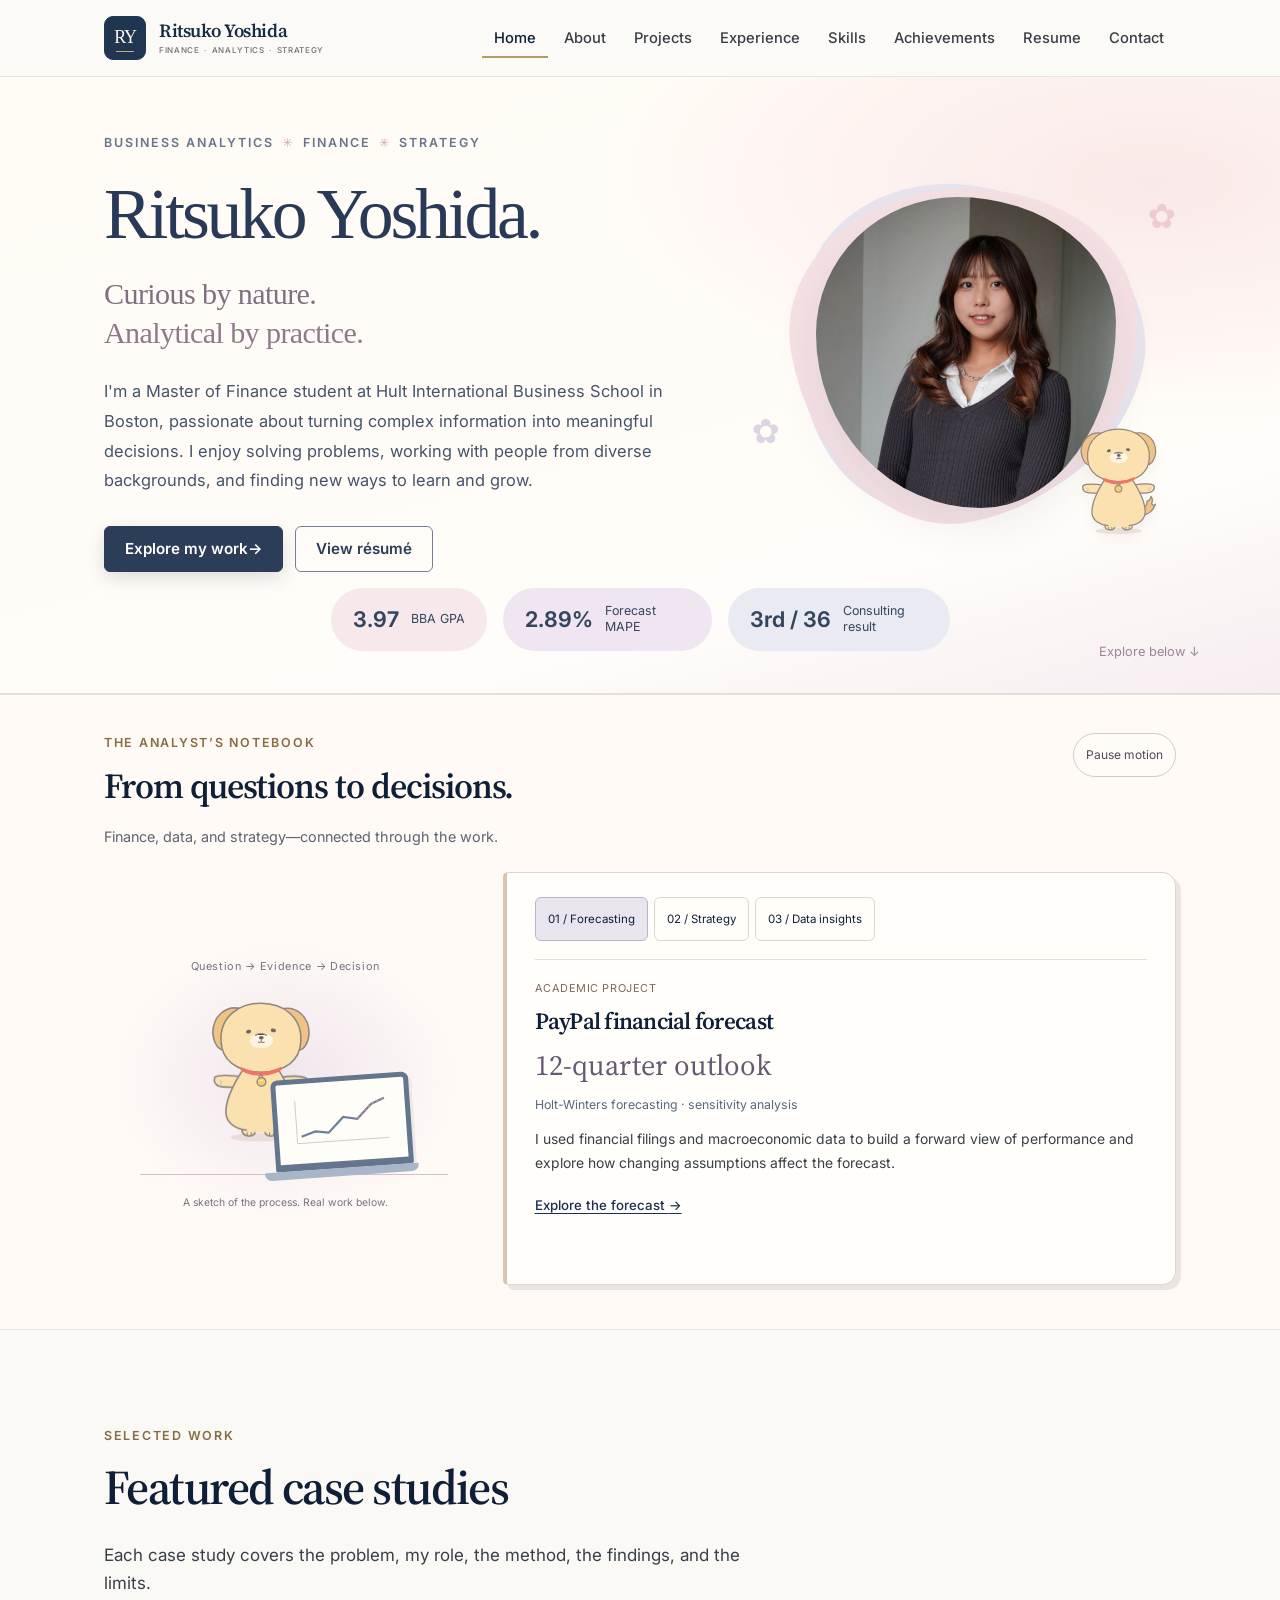
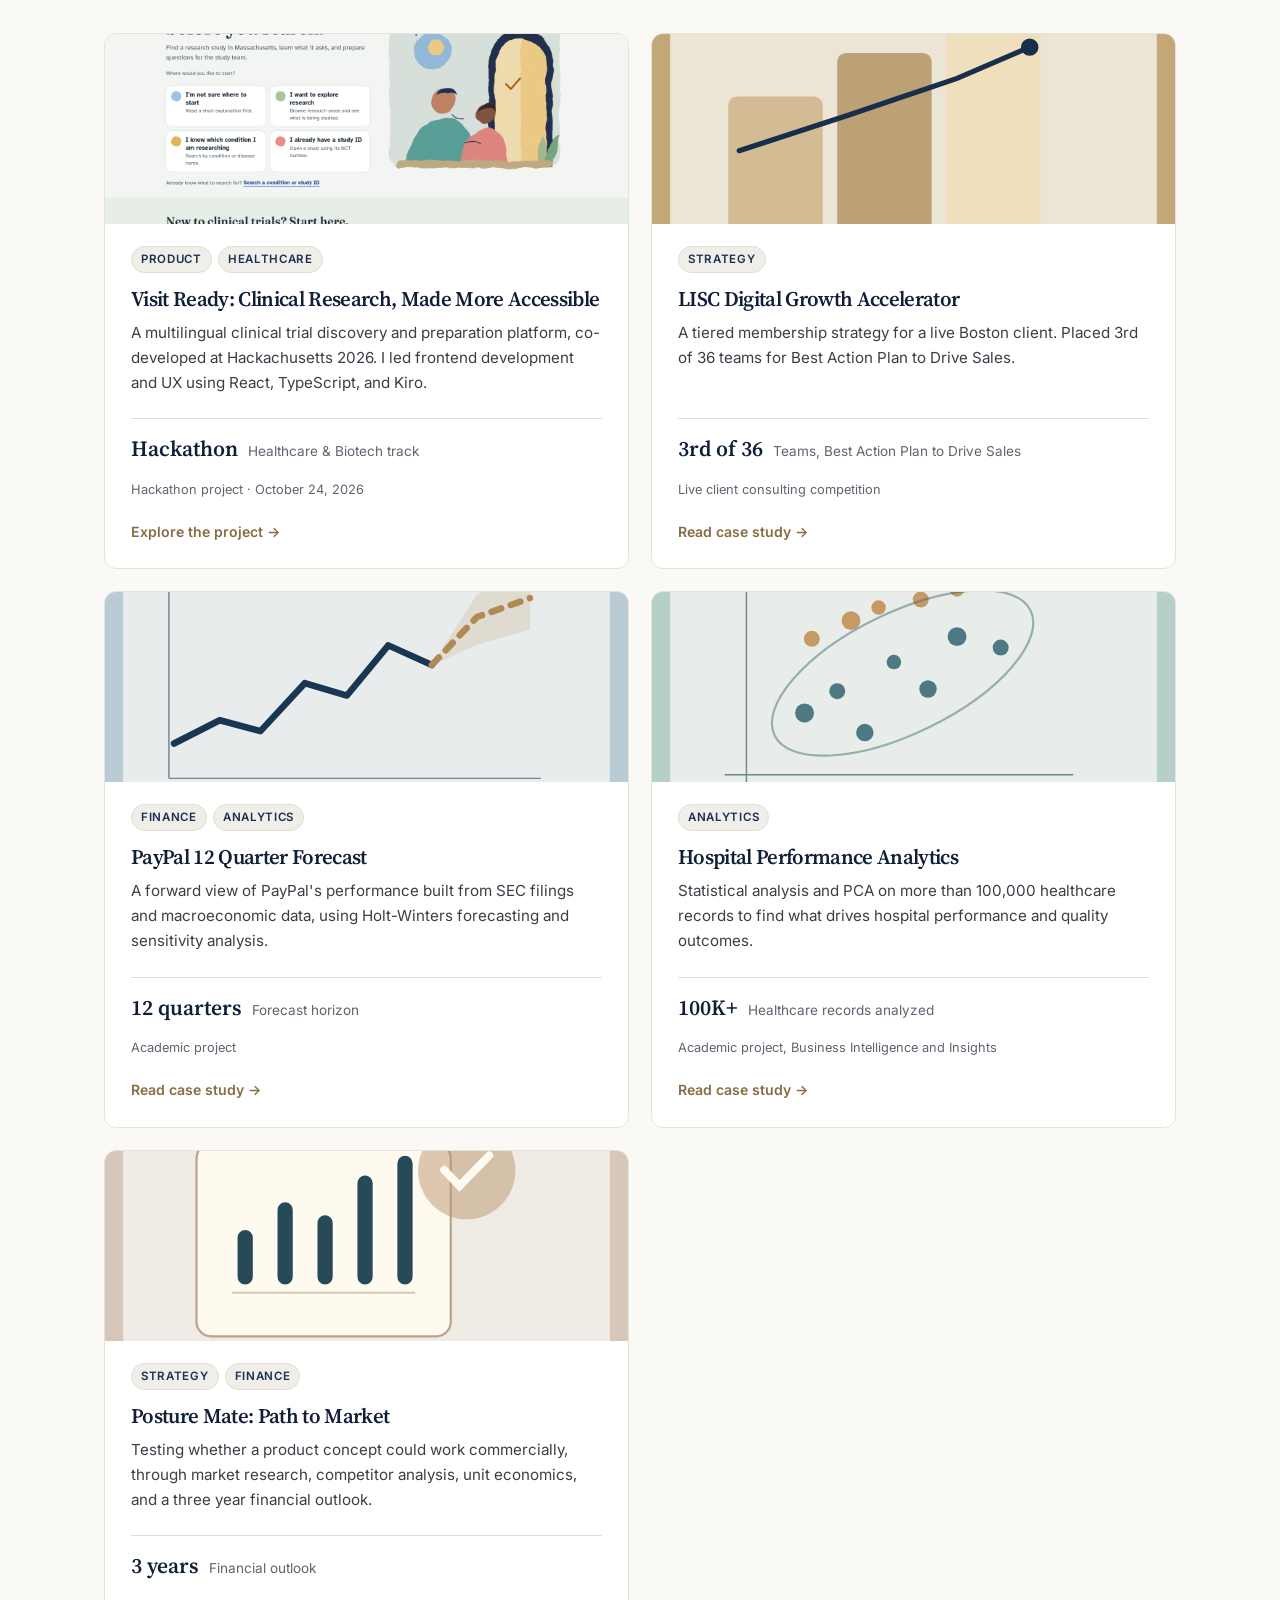
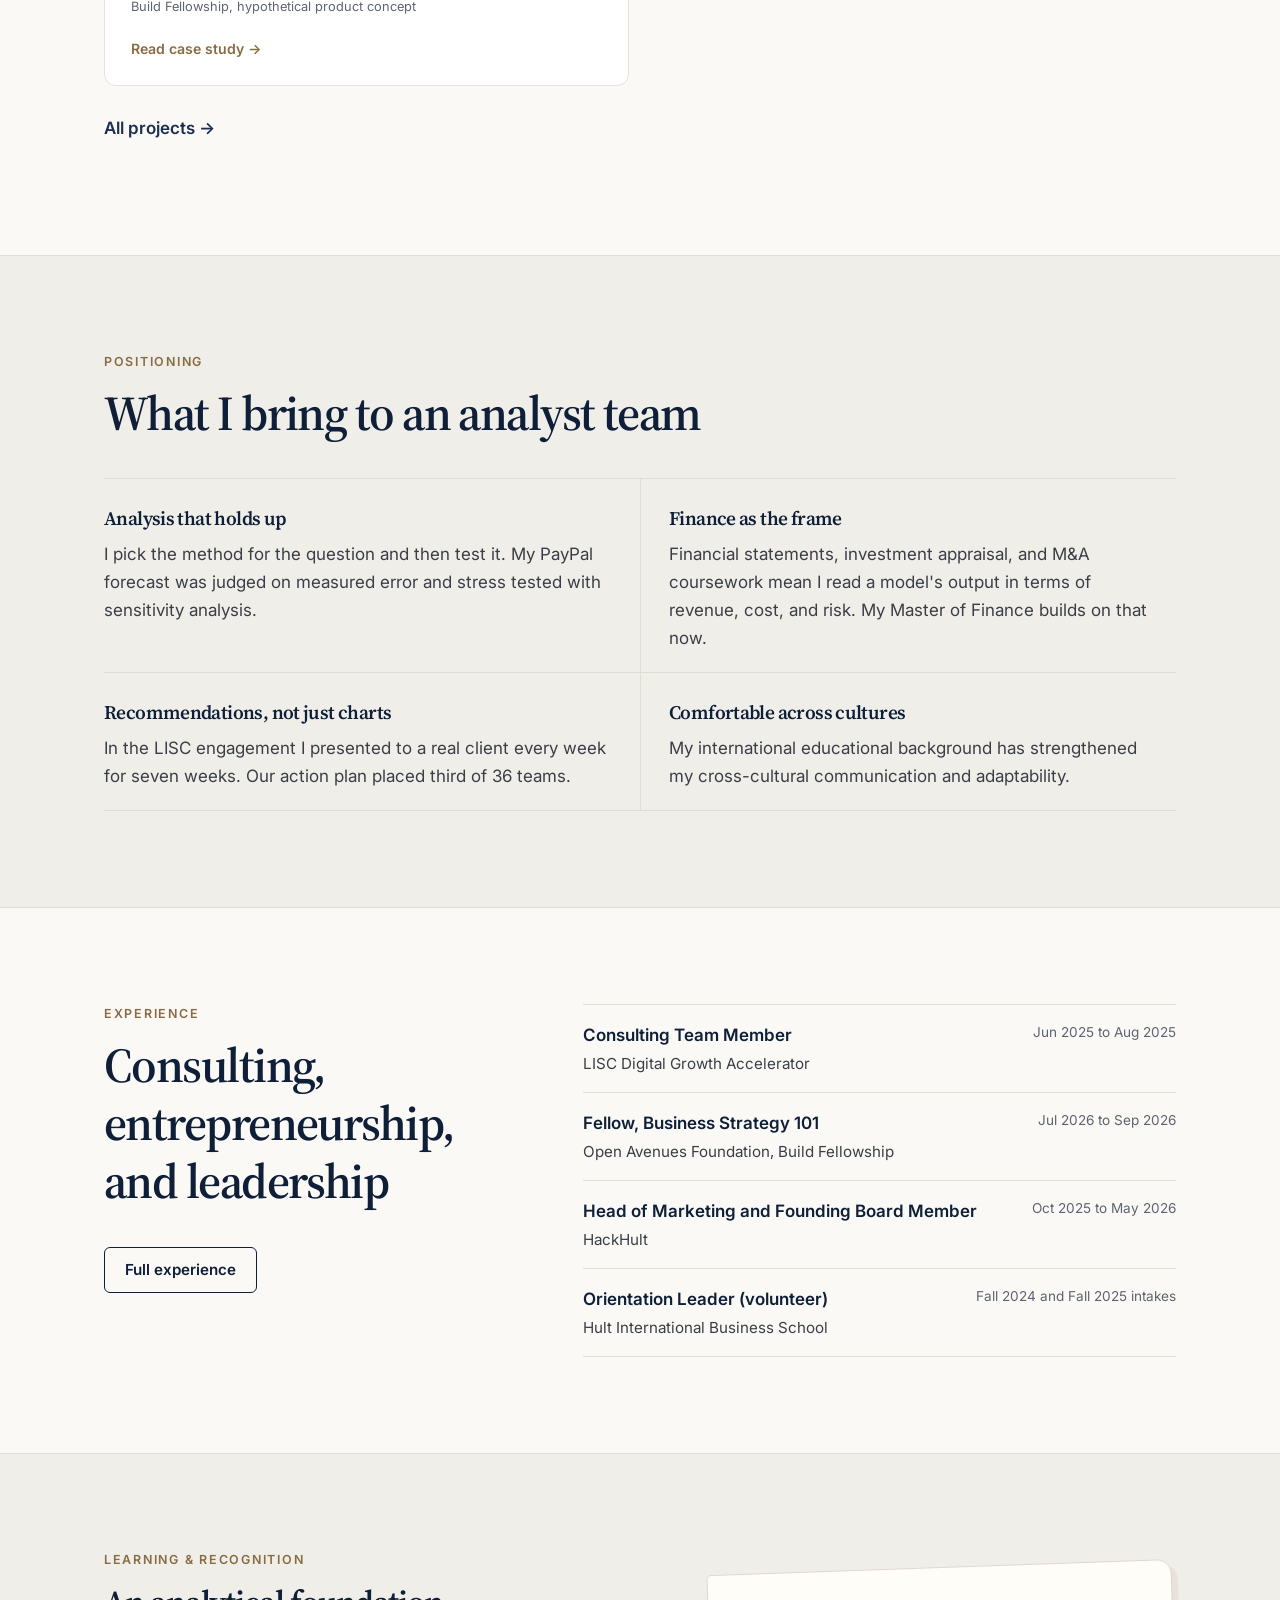
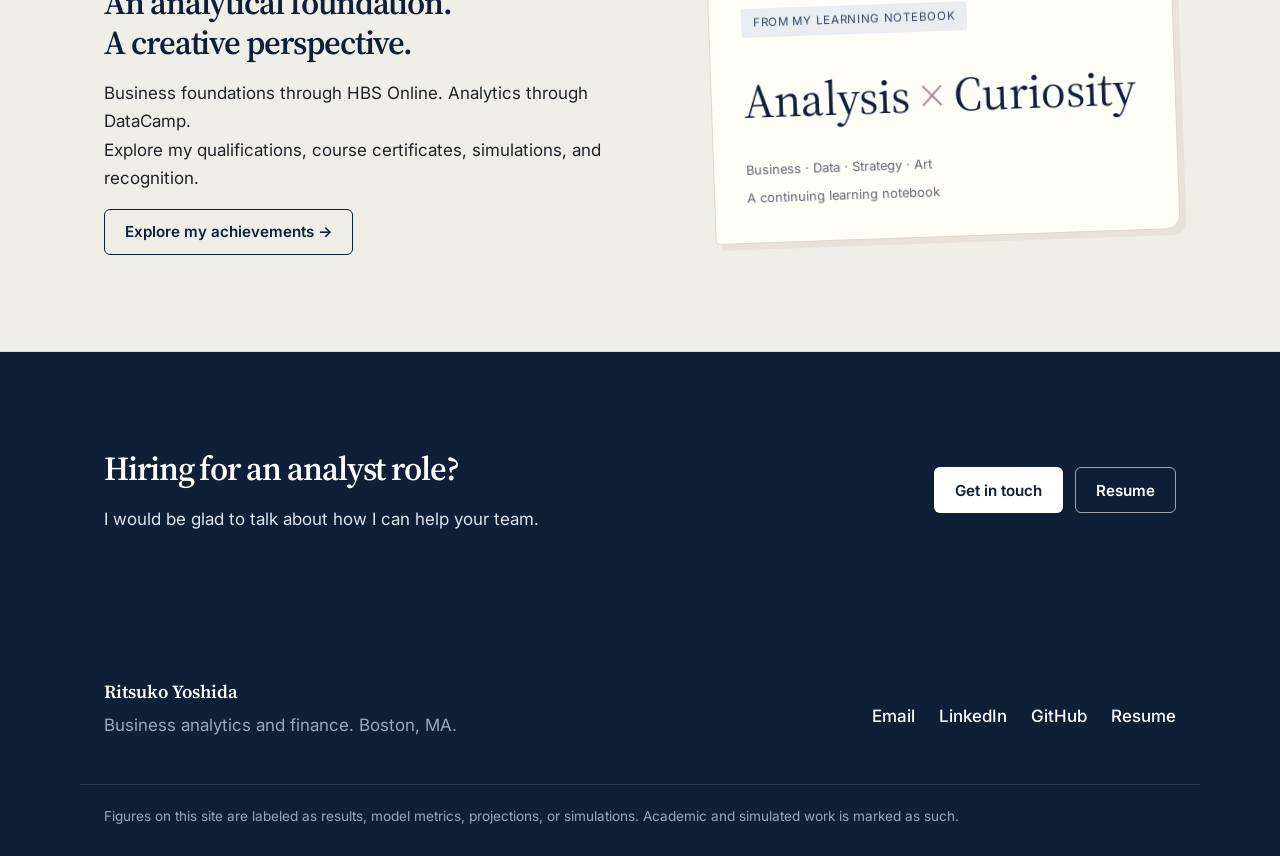
==== commit 588f5141: "Unify header styling and simplify monogram across all pages" ====
--- a/index.html
+++ b/index.html
@@ -19,19 +19,20 @@
 <link rel="preconnect" href="https://fonts.googleapis.com">
 <link rel="preconnect" href="https://fonts.gstatic.com" crossorigin>
 <link rel="stylesheet" href="https://fonts.googleapis.com/css2?family=Inter:wght@400;500;600&amp;family=Source+Serif+4:opsz,wght@8..60,500;8..60,600&amp;display=swap">
-<link rel="stylesheet" href="assets/css/styles.css?v=20261025-wordmark">
+<link rel="stylesheet" href="assets/css/styles.css?v=20261026-clean">
 <link rel="stylesheet" href="assets/css/belle-model.css?v=20261023-notebook">
 <script defer src="assets/js/main.js?v=20261023-page-motion"></script>
 <script defer src="assets/js/belle.js?v=20261023-page-motion"></script>
 <script type="application/ld+json">{"@context": "https://schema.org", "@type": "Person", "name": "Ritsuko Yoshida", "jobTitle": "Master of Finance Student", "address": {"@type": "PostalAddress", "addressLocality": "Boston", "addressRegion": "MA", "addressCountry": "US"}, "alumniOf": {"@type": "CollegeOrUniversity", "name": "Hult International Business School"}, "knowsLanguage": ["Japanese", "English", "French", "Mandarin"], "knowsAbout": ["Business Analytics", "Financial Forecasting", "Financial Modeling", "Data Analysis", "Machine Learning", "Consulting"], "sameAs": ["https://www.linkedin.com/in/ritsuko-yoshida77/", "https://github.com/ritsuko-yosh"], "url": "https://ritsuko-yosh.github.io/"}</script>
+<link rel="stylesheet" href="assets/css/brand.css?v=20261026-clean">
 </head>
 <body>
 <a class="skip" href="#main">Skip to content</a>
 <header class="site-header">
   <div class="wrap header-inner">
     <a class="brand" href="index.html" aria-label="Ritsuko Yoshida, home">
-      <span class="brand-mark" aria-hidden="true"><span>RY</span><svg class="brand-spark" viewBox="0 0 20 20" focusable="false"><path d="M10 1L12.5 7.5L19 10L12.5 12.5L10 19L7.5 12.5L1 10L7.5 7.5Z" fill="currentColor"/></svg></span>
-      <span class="brand-wordmark"><span class="brand-name">Ritsuko Yoshida<span class="brand-period" aria-hidden="true">.</span></span><span class="brand-subtitle">Finance <span aria-hidden="true">·</span> Analytics <span aria-hidden="true">·</span> Strategy</span></span>
+      <span class="brand-mark" aria-hidden="true">RY</span>
+      <span class="brand-wordmark"><span class="brand-name">Ritsuko Yoshida</span><span class="brand-subtitle">Finance <span aria-hidden="true">·</span> Analytics <span aria-hidden="true">·</span> Strategy</span></span>
     </a>
     <button class="nav-toggle" type="button" aria-expanded="false" aria-controls="site-nav">
       <span class="sr-only">Menu</span><span class="bars" aria-hidden="true"></span>
--- a/assets/css/styles.css
+++ b/assets/css/styles.css
@@ -559,19 +559,3 @@
 /* Motion controls must never freeze a page while it is transparent. */
 html[data-motion="paused"] .page-arriving main, html[data-motion="paused"] .page-leaving main,
 html[data-motion="paused"] .notebook-selected { animation: none !important; opacity: 1; transform: none; }
-
-/* Personal notebook monogram and editorial wordmark. */
-.brand { gap: 14px; padding-block: 8px; flex-shrink: 0; }
-.brand-mark { position: relative; isolation: isolate; width: 43px; height: 47px; flex-shrink: 0; border: 1px solid #bfae98; border-radius: 5px 11px 5px 5px; background: #fffaf0; color: #203650; box-shadow: -4px 4px 0 #ebdce2; transform: rotate(-5deg); font-family: Georgia, serif; font-size: 1.1rem; letter-spacing: -.07em; transition: transform .24s ease, box-shadow .24s ease; }
-.brand-mark::before { content: ""; position: absolute; left: 6px; top: 6px; bottom: 6px; width: 1px; background: #d6c6af; }
-.brand-mark::after { content: ""; position: absolute; left: 13px; right: 8px; bottom: 9px; height: 1px; background: #bfae98; }
-.brand-mark > span { padding-bottom: 3px; }
-.brand-spark { position: absolute; width: 15px; height: 15px; right: -7px; top: -6px; color: #a17b4d; filter: drop-shadow(0 1px 0 #fffaf5); }
-.brand-wordmark { display: flex; flex-direction: column; gap: 3px; }
-.brand-name { font-family: var(--serif); font-size: 1.18rem; font-weight: 600; letter-spacing: -.035em; line-height: 1.15; color: var(--navy); white-space: nowrap; }
-.brand-period { color: #ac8196; margin-left: 1px; }
-.brand-subtitle { font-size: .52rem; font-weight: 500; line-height: 1.4; letter-spacing: .1em; text-transform: uppercase; color: #766b70; white-space: nowrap; }
-.brand-subtitle > span { margin-inline: .22em; color: #a17b4d; }
-@media (hover:hover) and (prefers-reduced-motion:no-preference) { .brand:hover .brand-mark { transform: rotate(0) translateY(-1px); box-shadow: -3px 5px 0 #e7d3de; } }
-@media(max-width:600px) { .brand { gap: 12px; } .brand-name { font-size: 1.1rem; } .brand-mark { width: 38px; height: 42px; font-size: 1rem; } .brand-subtitle { font-size: .47rem; letter-spacing: .075em; } }
-@media(prefers-reduced-motion:reduce) { .brand-mark { transition: none; } }
--- a/assets/css/brand.css
+++ b/assets/css/brand.css
@@ -0,0 +1,11 @@
+/* Shared header identity, loaded last on every page. */
+.site-header .brand { display: flex; align-items: center; gap: 13px; padding-block: 8px; flex-shrink: 0; color: var(--navy); text-decoration: none; }
+.site-header .brand-mark { display: grid; place-items: center; position: relative; width: 42px; height: 44px; flex-shrink: 0; border: 1px solid #223953; border-radius: 9px; background: #203650; color: #fffaf2; box-shadow: none; transform: none; font-family: Georgia, serif; font-size: 1.12rem; font-weight: 500; letter-spacing: -.07em; line-height: 1; }
+.site-header .brand-mark::after { content: ""; position: absolute; left: 11px; right: 11px; bottom: 7px; height: 1px; background: #c9ac7f; }
+.brand-wordmark { display: flex; flex-direction: column; gap: 4px; }
+.site-header .brand-name { font-family: var(--serif); font-size: 1.16rem; font-weight: 600; letter-spacing: -.025em; line-height: 1.15; color: #162b44; white-space: nowrap; }
+.brand-subtitle { font-size: .5rem; font-weight: 500; line-height: 1.4; letter-spacing: .085em; text-transform: uppercase; color: #766b70; white-space: nowrap; }
+.brand-subtitle > span { margin-inline: .24em; color: #9c805c; }
+.site-header .brand:focus-visible { outline-offset: 5px; }
+@media (hover: hover) { .site-header .brand:hover .brand-name { color: #795e79; } }
+@media (max-width: 600px) { .site-header .brand { gap: 11px; } .site-header .brand-name { font-size: 1.08rem; } .site-header .brand-mark { width: 38px; height: 41px; font-size: 1rem; border-radius: 8px; } .brand-subtitle { font-size: .46rem; letter-spacing: .055em; } }
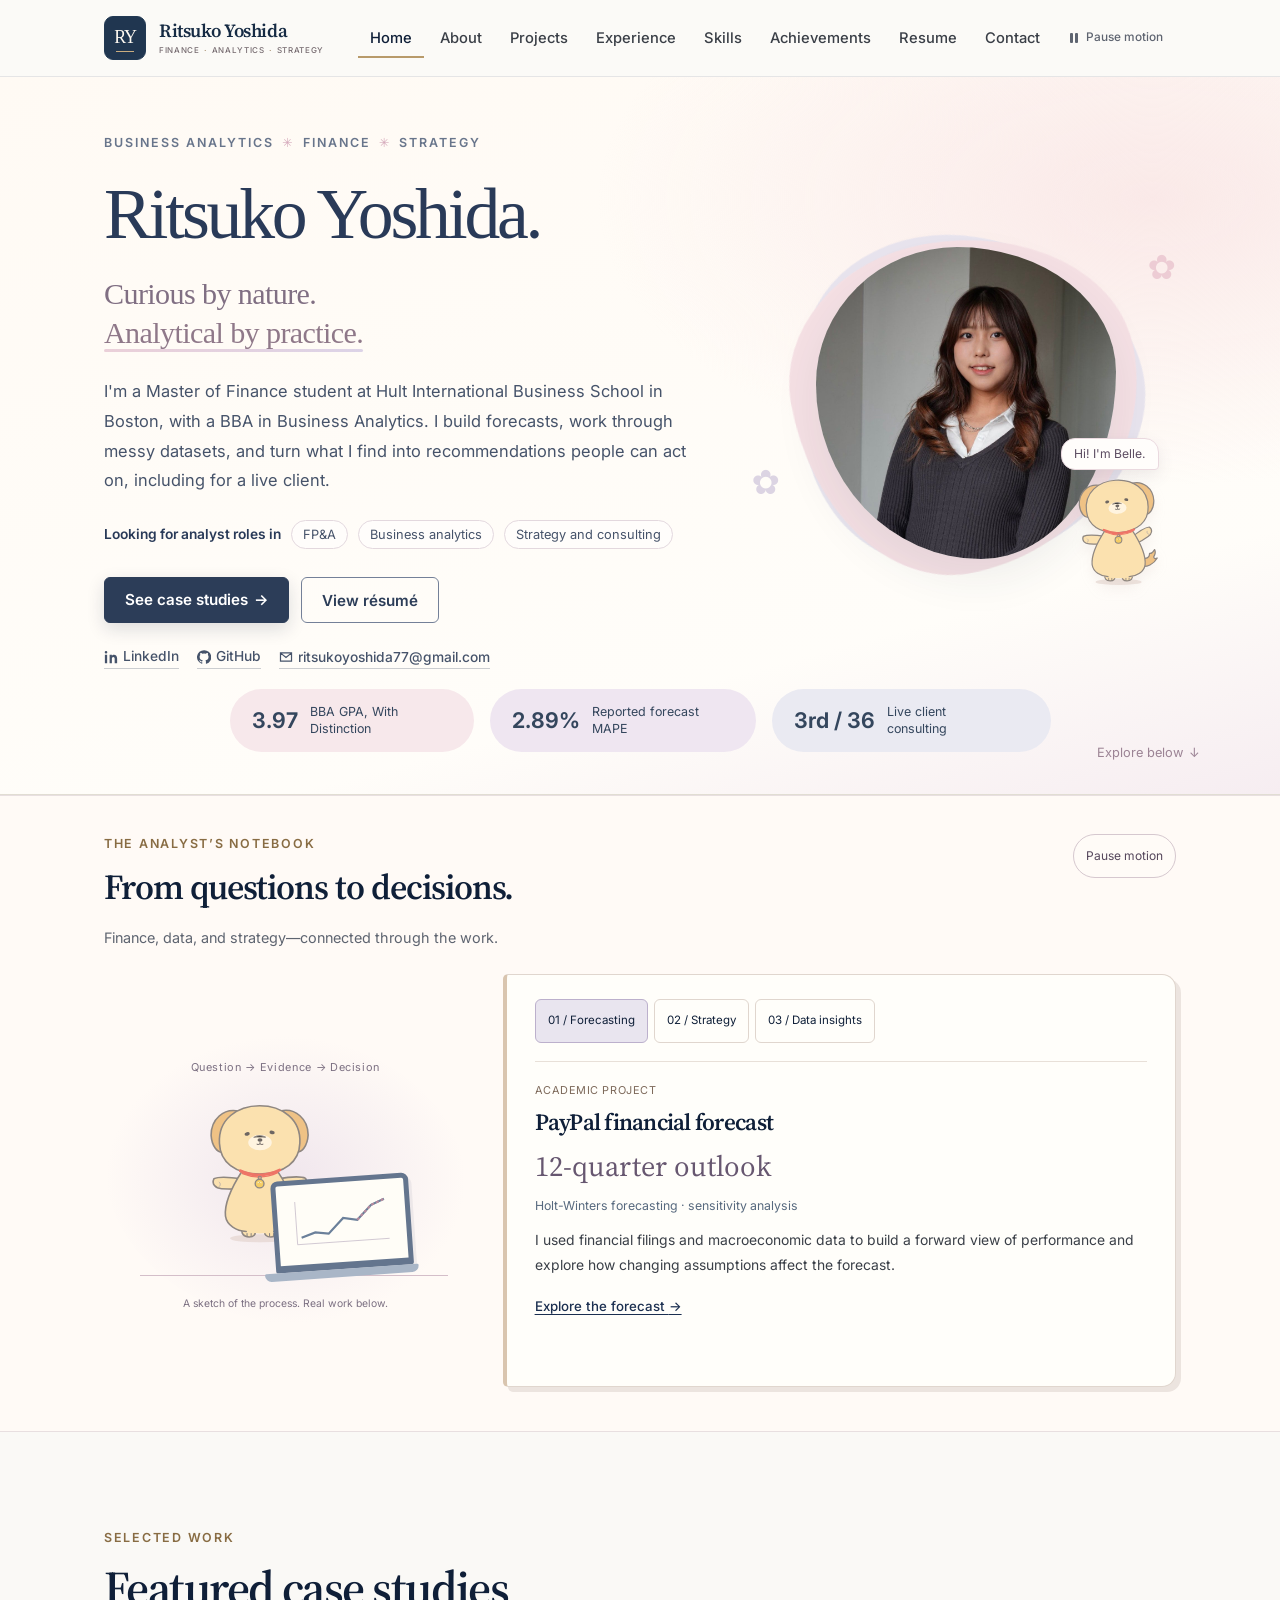
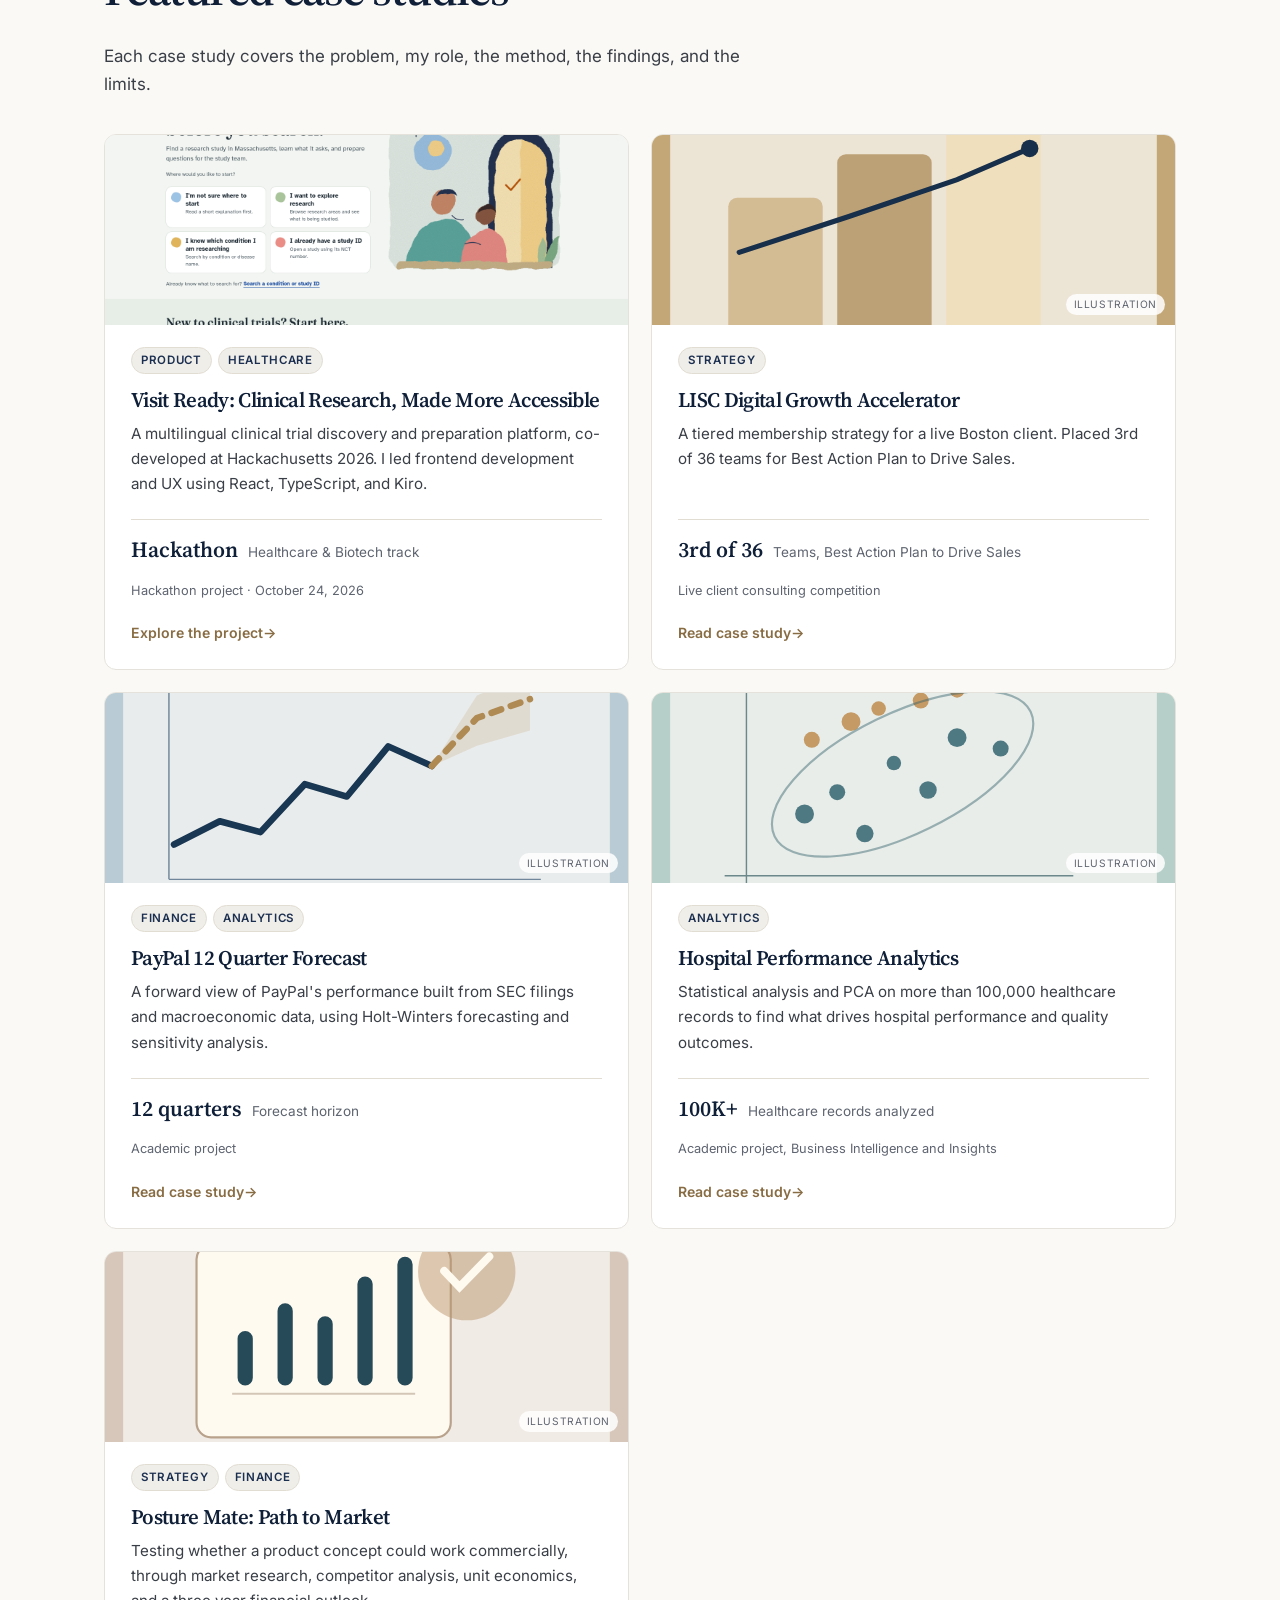
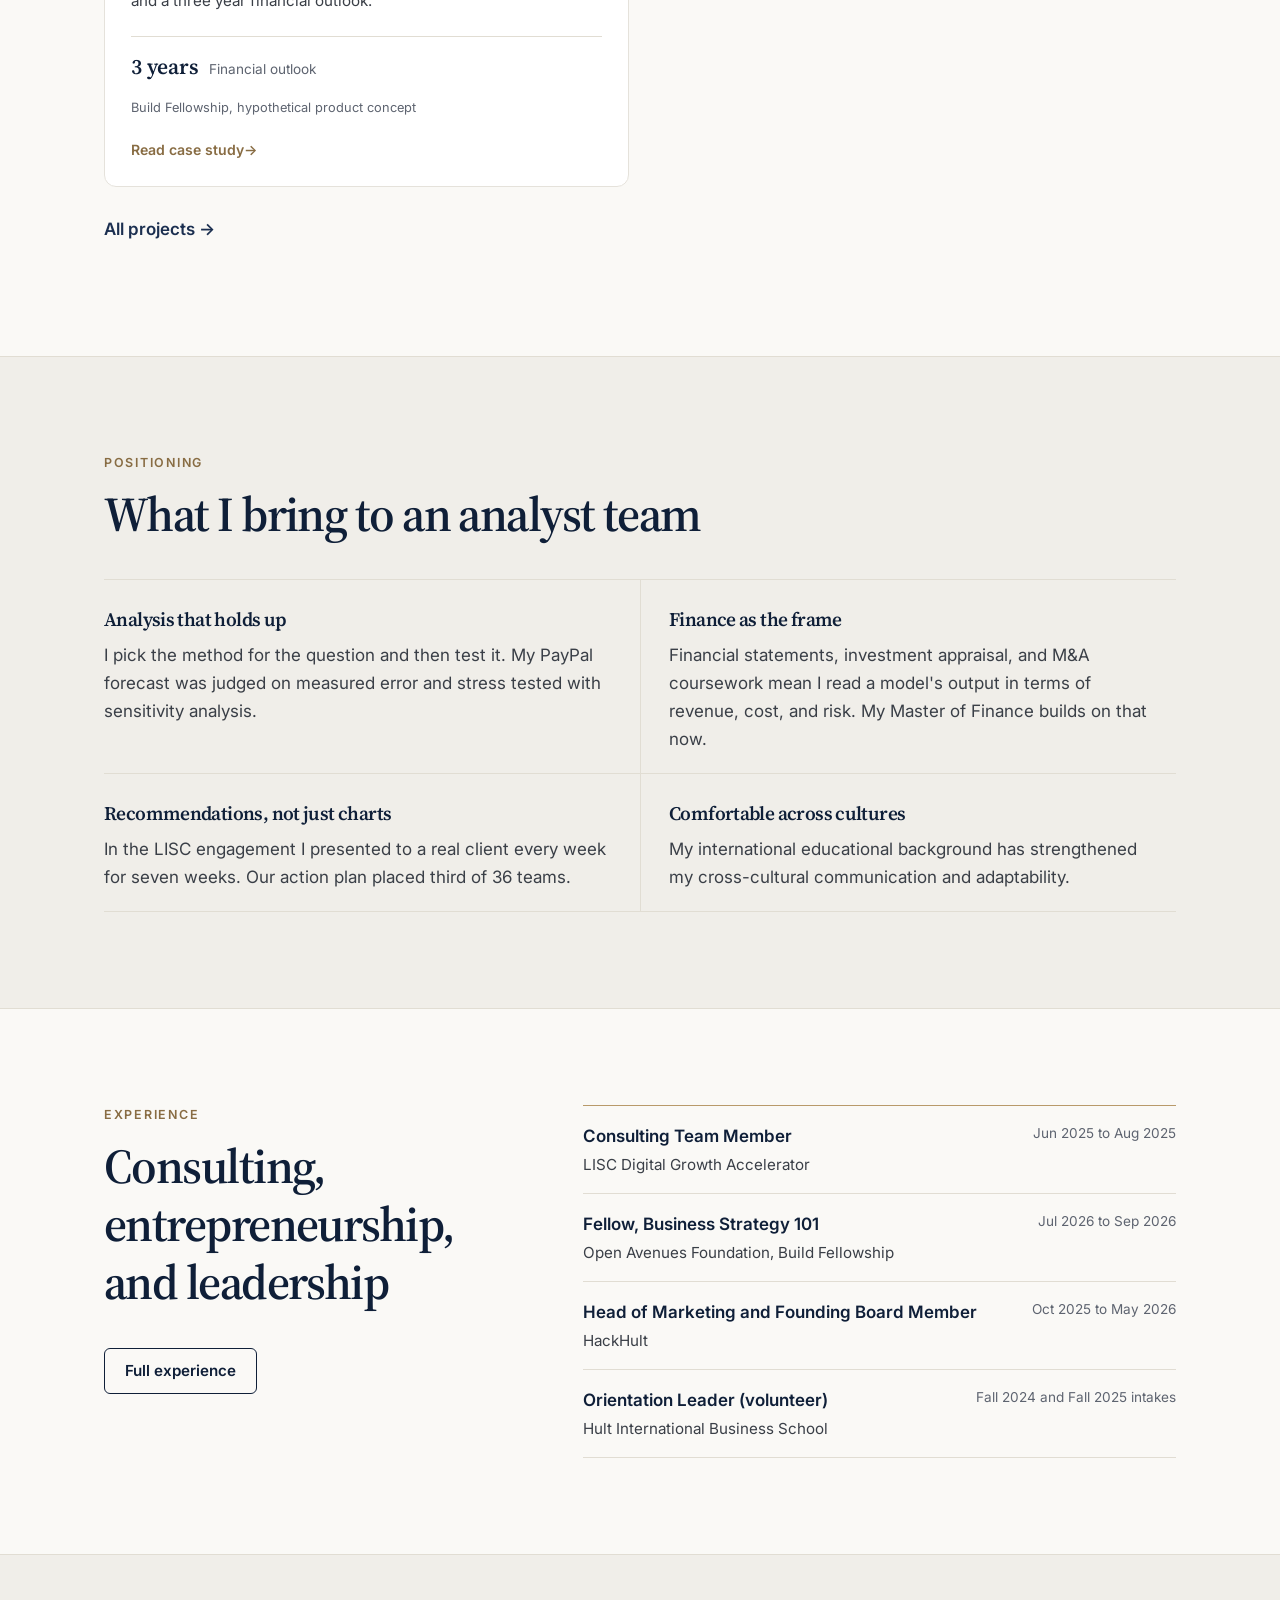
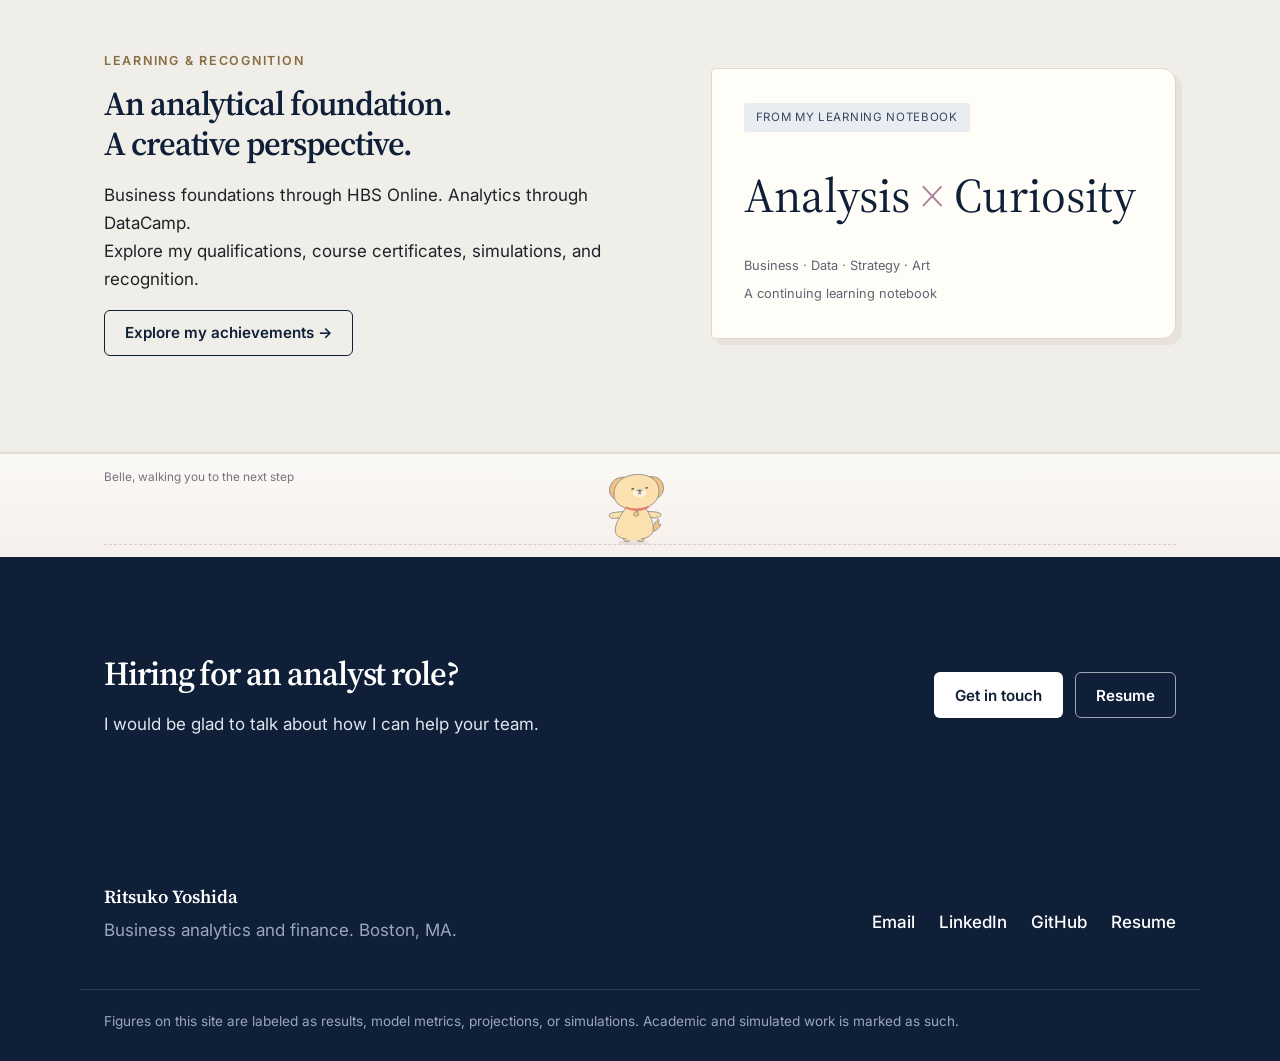
==== commit b72b7f3d: "Add shared motion system, recruiter-focused hero, and Belle interactions - Motion: one motion state " ====
--- a/index.html
+++ b/index.html
@@ -3,7 +3,7 @@
 <head>
 <meta charset="utf-8">
 <meta name="viewport" content="width=device-width, initial-scale=1">
-<script>document.documentElement.classList.add("js")</script>
+<script>(function(d){d.classList.add("js");var p=false;try{p=localStorage.getItem("ry-motion")==="paused"}catch(e){}d.dataset.motion=(p||matchMedia("(prefers-reduced-motion: reduce)").matches)?"paused":"playing"})(document.documentElement)</script>
 <title>Ritsuko Yoshida | Business Analytics and Finance</title>
 <meta name="description" content="Ritsuko Yoshida, Master of Finance student at Hult International Business School and Business Analytics graduate (3.97 GPA). Financial forecasting, healthcare data analysis, and client consulting work for analyst roles in Boston.">
 <meta name="author" content="Ritsuko Yoshida">
@@ -19,12 +19,14 @@
 <link rel="preconnect" href="https://fonts.googleapis.com">
 <link rel="preconnect" href="https://fonts.gstatic.com" crossorigin>
 <link rel="stylesheet" href="https://fonts.googleapis.com/css2?family=Inter:wght@400;500;600&amp;family=Source+Serif+4:opsz,wght@8..60,500;8..60,600&amp;display=swap">
-<link rel="stylesheet" href="assets/css/styles.css?v=20261026-clean">
-<link rel="stylesheet" href="assets/css/belle-model.css?v=20261023-notebook">
-<script defer src="assets/js/main.js?v=20261023-page-motion"></script>
-<script defer src="assets/js/belle.js?v=20261023-page-motion"></script>
+<link rel="stylesheet" href="assets/css/styles.css?v=20261026-motion">
+<link rel="stylesheet" href="assets/css/belle-model.css?v=20261026-motion">
+<script defer src="assets/js/main.js?v=20261026-motion"></script>
+<script defer src="assets/js/motion.js?v=20261026-motion"></script>
+<script defer src="assets/js/belle.js?v=20261026-motion"></script>
 <script type="application/ld+json">{"@context": "https://schema.org", "@type": "Person", "name": "Ritsuko Yoshida", "jobTitle": "Master of Finance Student", "address": {"@type": "PostalAddress", "addressLocality": "Boston", "addressRegion": "MA", "addressCountry": "US"}, "alumniOf": {"@type": "CollegeOrUniversity", "name": "Hult International Business School"}, "knowsLanguage": ["Japanese", "English", "French", "Mandarin"], "knowsAbout": ["Business Analytics", "Financial Forecasting", "Financial Modeling", "Data Analysis", "Machine Learning", "Consulting"], "sameAs": ["https://www.linkedin.com/in/ritsuko-yoshida77/", "https://github.com/ritsuko-yosh"], "url": "https://ritsuko-yosh.github.io/"}</script>
-<link rel="stylesheet" href="assets/css/brand.css?v=20261026-clean">
+<link rel="stylesheet" href="assets/css/brand.css?v=20261026-motion">
+<link rel="stylesheet" href="assets/css/motion.css?v=20261026-motion">
 </head>
 <body>
 <a class="skip" href="#main">Skip to content</a>
@@ -48,30 +50,36 @@
 <section class="hero hero-kawaii" aria-label="Introduction">
   <div class="wrap kawaii-grid">
     <div class="kawaii-copy">
-      <p class="eyebrow kawaii-eyebrow">Business Analytics <span aria-hidden="true">✳</span> Finance <span aria-hidden="true">✳</span> Strategy</p>
-      <h1>Ritsuko Yoshida.</h1>
-      <p class="kawaii-tagline">Curious by nature.<br><em>Analytical by practice.</em></p>
-      <p class="kawaii-intro">I'm a Master of Finance student at Hult International Business School in Boston, passionate about turning complex information into meaningful decisions. I enjoy solving problems, working with people from diverse backgrounds, and finding new ways to learn and grow.</p>
-      <div class="cta-row"><a class="btn btn-primary" href="projects.html">Explore my work <span aria-hidden="true">→</span></a><a class="btn btn-ghost" href="resume.html">View résumé</a></div>
+      <p class="eyebrow kawaii-eyebrow" data-enter>Business Analytics <span aria-hidden="true">✳</span> Finance <span aria-hidden="true">✳</span> Strategy</p>
+      <h1 data-enter>Ritsuko Yoshida.</h1>
+      <p class="kawaii-tagline" data-enter>Curious by nature.<br><em>Analytical by practice.</em></p>
+      <p class="kawaii-intro" data-enter>I'm a Master of Finance student at Hult International Business School in Boston, with a BBA in Business Analytics. I build forecasts, work through messy datasets, and turn what I find into recommendations people can act on, including for a live client.</p>
+      <div class="hero-roles" data-enter><strong>Looking for analyst roles in</strong><ul aria-label="Target roles"><li>FP&amp;A</li><li>Business analytics</li><li>Strategy and consulting</li></ul></div>
+      <div class="cta-row" data-enter><a class="btn btn-primary" href="#featured-work">See case studies <span aria-hidden="true">→</span></a><a class="btn btn-ghost" href="resume.html">View résumé</a></div>
+      <ul class="hero-links" data-enter aria-label="Contact and profiles">
+        <li><a href="https://www.linkedin.com/in/ritsuko-yoshida77/" target="_blank" rel="noopener"><svg viewBox="0 0 16 16" aria-hidden="true" focusable="false"><path fill="currentColor" d="M3.6 5.5H1V15h2.6V5.5zM2.3 1a1.5 1.5 0 1 0 0 3 1.5 1.5 0 0 0 0-3zM15 9.6c0-2.6-1.4-4.3-3.6-4.3-1.2 0-2 .6-2.4 1.2V5.5H6.4V15H9v-4.9c0-1.3.5-2.2 1.6-2.2s1.6.9 1.6 2.2V15H15V9.6z"/></svg>LinkedIn<span class="sr-only"> (opens in new tab)</span></a></li>
+        <li><a href="https://github.com/ritsuko-yosh" target="_blank" rel="noopener"><svg viewBox="0 0 16 16" aria-hidden="true" focusable="false"><path fill="currentColor" d="M8 .2a8 8 0 0 0-2.5 15.6c.4 0 .5-.2.5-.4v-1.4c-2.2.5-2.7-1-2.7-1-.4-.9-.9-1.2-.9-1.2-.7-.5.1-.5.1-.5.8.1 1.2.8 1.2.8.7 1.3 1.9.9 2.4.7 0-.5.3-.9.5-1.1-1.8-.2-3.6-.9-3.6-4 0-.9.3-1.6.8-2.1-.1-.2-.4-1 .1-2.1 0 0 .7-.2 2.2.8a7.4 7.4 0 0 1 4 0c1.5-1 2.2-.8 2.2-.8.4 1.1.2 1.9.1 2.1.5.6.8 1.3.8 2.1 0 3.1-1.9 3.8-3.6 4 .3.3.6.8.6 1.5v2.2c0 .2.1.5.6.4A8 8 0 0 0 8 .2z"/></svg>GitHub<span class="sr-only"> (opens in new tab)</span></a></li>
+        <li><a href="mailto:ritsukoyoshida77@gmail.com"><svg viewBox="0 0 16 16" aria-hidden="true" focusable="false"><path fill="none" stroke="currentColor" stroke-width="1.4" d="M1.7 3.2h12.6v9.6H1.7zM1.9 3.6 8 8.6l6.1-5"/></svg>ritsukoyoshida77@gmail.com</a></li>
+      </ul>
     </div>
     <div class="kawaii-art" aria-label="Portrait of Ritsuko Yoshida">
       <div class="portrait-blob blob-one"></div><div class="portrait-blob blob-two"></div>
       <div class="kawaii-photo"><img src="assets/images/portrait.jpg" alt="Ritsuko Yoshida, professional portrait" fetchpriority="high" loading="eager"></div>
       <svg class="belle-svg belle-idle belle-portrait" viewBox="0 0 220 240" aria-hidden="true" focusable="false"><ellipse class="b-shadow" cx="110" cy="229" rx="44" ry="6" fill="#d9c6bd" opacity=".45"/><g stroke="#8f8781" stroke-width="2.3" stroke-linecap="round" stroke-linejoin="round"><g class="b-legs"><g class="b-leg b-leg-l"><path transform="translate(0 0)" d="M84 214 C82 222 86 227 94 227 C101 227 104 223 103 218 Z" fill="#fbe1af" stroke="none"/><path d="M84 214 C82 222 86 227 94 227 C101 227 104 223 103 218" fill="none"/><path d="M91 222 L91 226 M97 222 L97 226" stroke-width="1.6"/></g><g class="b-leg b-leg-r"><path transform="translate(0 0)" d="M117 218 C116 223 119 227 126 227 C134 227 138 222 136 214 Z" fill="#fbe1af" stroke="none"/><path d="M117 218 C116 223 119 227 126 227 C134 227 138 222 136 214" fill="none"/><path d="M124 222 L124 226 M130 222 L130 226" stroke-width="1.6"/></g></g><g class="b-bob"><g class="b-tail"><path transform="translate(0 0)" d="M152 199 C164 200 176 191 180 178 C176 181 174 180 173 177 C175 172 175 167 172 163 C170 169 167 172 164 172 C165 177 163 181 158 183 Z" fill="#efc285" stroke="none"/><path d="M152 199 C164 200 176 191 180 178 C176 181 174 180 173 177 C175 172 175 167 172 163 C170 169 167 172 164 172 C165 177 163 181 158 183" fill="none"/></g><g class="b-arm b-arm-l"><path transform="translate(0 0)" d="M84 141 C66 139 50 139 43 143 C40 151 46 157 55 157 C63 157 71 157 78 156 Z" fill="#fbe1af" stroke="none"/><path d="M84 141 C66 139 50 139 43 143 C40 151 46 157 55 157 C63 157 71 157 78 156" fill="none"/><path d="M51 147.5 C53.5 149 53.5 153 51 154.5" stroke-width="1.3" stroke="#b9afa8" fill="none"/></g><g class="b-arm b-arm-r"><path transform="translate(0 0)" d="M136 141 C154 139 170 139 177 143 C180 151 174 157 165 157 C157 157 149 157 142 156 Z" fill="#fbe1af" stroke="none"/><path d="M136 141 C154 139 170 139 177 143 C180 151 174 157 165 157 C157 157 149 157 142 156" fill="none"/><path d="M169 147.5 C166.5 149 166.5 153 169 154.5" stroke-width="1.3" stroke="#b9afa8" fill="none"/></g><path transform="translate(0 0)" d="M84 130 C70 152 58 176 60 196 C62 214 84 222 110 222 C136 222 158 214 160 196 C162 176 150 152 136 130 Z" fill="#fbe1af" stroke="none"/><path d="M84 130 C70 152 58 176 60 196 C62 210 76 218 90 219 M130 219 C144 218 158 210 160 196 C162 176 150 152 136 130" fill="none"/><g class="b-head"><g class="b-ear b-ear-l"><path transform="translate(0 0)" d="M80 40 C58 35 40 52 40 76 C41 92 49 103 58 101 C58 80 66 56 80 40 Z" fill="#efc285" stroke="none"/><path d="M80 40 C58 35 40 52 40 76 C41 92 49 103 58 101" fill="none"/></g><g class="b-ear b-ear-r"><path transform="translate(0 0)" d="M140 40 C162 35 180 52 180 76 C179 92 171 103 162 101 C162 80 154 56 140 40 Z" fill="#efc285" stroke="none"/><path d="M140 40 C162 35 180 52 180 76 C179 92 171 103 162 101" fill="none"/></g><path transform="translate(0 0)" d="M52 88 C50 52 78 32 110 32 C142 32 170 52 168 88 C167 116 146 133 110 134 C74 133 53 116 52 88 Z" fill="#fbe1af" stroke="none"/><path d="M52 88 C50 52 78 32 110 32 C142 32 170 52 168 88 C167 116 146 133 110 134 C74 133 53 116 52 88 Z" fill="none"/><g class="b-face"><ellipse cx="110.5" cy="87" rx="17" ry="11.5" fill="#fff4e0" stroke="none"/><g class="b-eyes" fill="#6d6662" stroke="none"><ellipse cx="92" cy="74" rx="3.8" ry="2.7" transform="rotate(-14 92 74)"/><ellipse cx="128" cy="72" rx="3.8" ry="2.7" transform="rotate(10 128 72)"/></g><path d="M102 79 Q110 75 118 79" stroke-width="2"/><ellipse cx="110.5" cy="83" rx="3.6" ry="2.6" fill="#6d6662" stroke="none"/><path d="M110.5 85.6 L110.5 88.4 M106.2 89.2 Q108.4 91.2 110.5 88.4 Q112.6 91.2 114.8 89.2" stroke-width="1.5" stroke="#8a817b"/></g></g><g class="b-collar"><g fill="none" stroke="#ee7466"><path d="M82 129 Q110 142 139 128" stroke-width="4.4"/><path d="M85 133 Q111 144 136 132" stroke-width="2"/></g><g class="b-tag"><circle cx="110" cy="139.5" r="2.3" fill="none" stroke-width="1.6"/><circle cx="110" cy="148" r="6.4" fill="#f5cd63" stroke-width="2"/><path d="M107.5 146.5 Q110 145 112.5 146.5" stroke="#fff3c4" stroke-width="1.4"/></g></g></g></g><g class="b-zzz" fill="#a99fb0" stroke="none" font-family="Georgia,serif" font-style="italic" opacity="0"><text class="b-z1" x="160" y="34" font-size="15">z</text><text class="b-z2" x="172" y="20" font-size="19">z</text><text class="b-z3" x="186" y="4" font-size="23">z</text></g><path class="b-heart" d="M110 -6 C105 -12 95 -10 95 -2 C95 5 105 10 110 15 C115 10 125 5 125 -2 C125 -10 115 -12 110 -6 Z" fill="#f08a96" stroke="#d96f7d" stroke-width="2" opacity="0"/></svg>
       
-      <span class="kawaii-flower flower-one" aria-hidden="true">✿</span><span class="kawaii-flower flower-two" aria-hidden="true">✿</span><span class="kawaii-flower flower-three" aria-hidden="true">✧</span>
+      <span class="belle-hello" aria-hidden="true">Hi! I'm Belle.</span><span class="kawaii-flower flower-one" aria-hidden="true">✿</span><span class="kawaii-flower flower-two" aria-hidden="true">✿</span><span class="kawaii-flower flower-three" aria-hidden="true">✧</span>
     </div>
   </div>
   <div class="wrap kawaii-bottom">
     
-    <ul class="kawaii-stats" aria-label="Selected accomplishments"><li><strong>3.97</strong><span>BBA GPA</span></li><li><strong>2.89%</strong><span>Forecast MAPE</span></li><li><strong>3rd / 36</strong><span>Consulting result</span></li></ul>
-    <span class="scroll-note">Explore below ↓</span>
+    <ul class="kawaii-stats" aria-label="Selected accomplishments" data-enter><li><a href="about.html"><strong>3.97</strong><span>BBA GPA, With Distinction</span><span class="stat-arrow" aria-hidden="true">→</span></a></li><li><a href="projects/paypal-revenue-forecast.html"><strong>2.89%</strong><span>Reported forecast MAPE</span><span class="stat-arrow" aria-hidden="true">→</span></a></li><li><a href="projects/lisc-digital-growth-accelerator.html"><strong>3rd / 36</strong><span>Live client consulting</span><span class="stat-arrow" aria-hidden="true">→</span></a></li></ul>
+    <a class="scroll-note" href="#notebook-heading">Explore below <span class="cue" aria-hidden="true">↓</span></a>
   </div>
 </section>
 
 <section class="analyst-notebook" aria-labelledby="notebook-heading" data-subject="forecast"><div class="wrap"><div class="notebook-heading"><div><p class="eyebrow">The analyst’s notebook</p><h2 id="notebook-heading">From questions to decisions.</h2><p>Finance, data, and strategy—connected through the work.</p></div><button class="motion-toggle" type="button" aria-pressed="false" hidden>Pause motion</button></div><div class="notebook-layout"><div class="analyst-scene"><span class="scene-note">Question → Evidence → Decision</span><div class="analyst-dog"><svg class="belle-svg belle-idle belle-working" viewBox="0 0 220 240" aria-hidden="true" focusable="false"><ellipse class="b-shadow" cx="110" cy="229" rx="44" ry="6" fill="#d9c6bd" opacity=".45"/><g stroke="#8f8781" stroke-width="2.3" stroke-linecap="round" stroke-linejoin="round"><g class="b-legs"><g class="b-leg b-leg-l"><path transform="translate(0 0)" d="M84 214 C82 222 86 227 94 227 C101 227 104 223 103 218 Z" fill="#fbe1af" stroke="none"/><path d="M84 214 C82 222 86 227 94 227 C101 227 104 223 103 218" fill="none"/><path d="M91 222 L91 226 M97 222 L97 226" stroke-width="1.6"/></g><g class="b-leg b-leg-r"><path transform="translate(0 0)" d="M117 218 C116 223 119 227 126 227 C134 227 138 222 136 214 Z" fill="#fbe1af" stroke="none"/><path d="M117 218 C116 223 119 227 126 227 C134 227 138 222 136 214" fill="none"/><path d="M124 222 L124 226 M130 222 L130 226" stroke-width="1.6"/></g></g><g class="b-bob"><g class="b-tail"><path transform="translate(0 0)" d="M152 199 C164 200 176 191 180 178 C176 181 174 180 173 177 C175 172 175 167 172 163 C170 169 167 172 164 172 C165 177 163 181 158 183 Z" fill="#efc285" stroke="none"/><path d="M152 199 C164 200 176 191 180 178 C176 181 174 180 173 177 C175 172 175 167 172 163 C170 169 167 172 164 172 C165 177 163 181 158 183" fill="none"/></g><g class="b-arm b-arm-l"><path transform="translate(0 0)" d="M84 141 C66 139 50 139 43 143 C40 151 46 157 55 157 C63 157 71 157 78 156 Z" fill="#fbe1af" stroke="none"/><path d="M84 141 C66 139 50 139 43 143 C40 151 46 157 55 157 C63 157 71 157 78 156" fill="none"/><path d="M51 147.5 C53.5 149 53.5 153 51 154.5" stroke-width="1.3" stroke="#b9afa8" fill="none"/></g><g class="b-arm b-arm-r"><path transform="translate(0 0)" d="M136 141 C154 139 170 139 177 143 C180 151 174 157 165 157 C157 157 149 157 142 156 Z" fill="#fbe1af" stroke="none"/><path d="M136 141 C154 139 170 139 177 143 C180 151 174 157 165 157 C157 157 149 157 142 156" fill="none"/><path d="M169 147.5 C166.5 149 166.5 153 169 154.5" stroke-width="1.3" stroke="#b9afa8" fill="none"/></g><path transform="translate(0 0)" d="M84 130 C70 152 58 176 60 196 C62 214 84 222 110 222 C136 222 158 214 160 196 C162 176 150 152 136 130 Z" fill="#fbe1af" stroke="none"/><path d="M84 130 C70 152 58 176 60 196 C62 210 76 218 90 219 M130 219 C144 218 158 210 160 196 C162 176 150 152 136 130" fill="none"/><g class="b-head"><g class="b-ear b-ear-l"><path transform="translate(0 0)" d="M80 40 C58 35 40 52 40 76 C41 92 49 103 58 101 C58 80 66 56 80 40 Z" fill="#efc285" stroke="none"/><path d="M80 40 C58 35 40 52 40 76 C41 92 49 103 58 101" fill="none"/></g><g class="b-ear b-ear-r"><path transform="translate(0 0)" d="M140 40 C162 35 180 52 180 76 C179 92 171 103 162 101 C162 80 154 56 140 40 Z" fill="#efc285" stroke="none"/><path d="M140 40 C162 35 180 52 180 76 C179 92 171 103 162 101" fill="none"/></g><path transform="translate(0 0)" d="M52 88 C50 52 78 32 110 32 C142 32 170 52 168 88 C167 116 146 133 110 134 C74 133 53 116 52 88 Z" fill="#fbe1af" stroke="none"/><path d="M52 88 C50 52 78 32 110 32 C142 32 170 52 168 88 C167 116 146 133 110 134 C74 133 53 116 52 88 Z" fill="none"/><g class="b-face"><ellipse cx="110.5" cy="87" rx="17" ry="11.5" fill="#fff4e0" stroke="none"/><g class="b-eyes" fill="#6d6662" stroke="none"><ellipse cx="92" cy="74" rx="3.8" ry="2.7" transform="rotate(-14 92 74)"/><ellipse cx="128" cy="72" rx="3.8" ry="2.7" transform="rotate(10 128 72)"/></g><path d="M102 79 Q110 75 118 79" stroke-width="2"/><ellipse cx="110.5" cy="83" rx="3.6" ry="2.6" fill="#6d6662" stroke="none"/><path d="M110.5 85.6 L110.5 88.4 M106.2 89.2 Q108.4 91.2 110.5 88.4 Q112.6 91.2 114.8 89.2" stroke-width="1.5" stroke="#8a817b"/></g></g><g class="b-collar"><g fill="none" stroke="#ee7466"><path d="M82 129 Q110 142 139 128" stroke-width="4.4"/><path d="M85 133 Q111 144 136 132" stroke-width="2"/></g><g class="b-tag"><circle cx="110" cy="139.5" r="2.3" fill="none" stroke-width="1.6"/><circle cx="110" cy="148" r="6.4" fill="#f5cd63" stroke-width="2"/><path d="M107.5 146.5 Q110 145 112.5 146.5" stroke="#fff3c4" stroke-width="1.4"/></g></g></g></g><g class="b-zzz" fill="#a99fb0" stroke="none" font-family="Georgia,serif" font-style="italic" opacity="0"><text class="b-z1" x="160" y="34" font-size="15">z</text><text class="b-z2" x="172" y="20" font-size="19">z</text><text class="b-z3" x="186" y="4" font-size="23">z</text></g><path class="b-heart" d="M110 -6 C105 -12 95 -10 95 -2 C95 5 105 10 110 15 C115 10 125 5 125 -2 C125 -10 115 -12 110 -6 Z" fill="#f08a96" stroke="#d96f7d" stroke-width="2" opacity="0"/></svg></div><div class="analyst-laptop" aria-hidden="true"><div class="laptop-screen"><svg viewBox="0 0 160 95" focusable="false"><g class="screen-forecast"><path d="M18 74H143M18 74V16" fill="none" stroke="#c4bac8"/><path class="screen-line" d="M24 65L43 59L61 62L82 42L101 46L121 27L139 20" fill="none" stroke="#6b809a" stroke-width="3"/><path d="M101 46L121 27L139 20" fill="none" stroke="#b68b9f" stroke-width="3" stroke-dasharray="4 3"/></g><g class="screen-strategy"><path d="M80 30V46M38 46H122M38 46V65M80 46V65M122 46V65" fill="none" stroke="#a48b9d" stroke-width="2"/><rect x="56" y="12" width="48" height="20" rx="5" fill="#bbc9d8"/><g fill="#e2c7d2"><rect x="20" y="65" width="36" height="18" rx="5"/><rect x="62" y="65" width="36" height="18" rx="5"/><rect x="104" y="65" width="36" height="18" rx="5"/></g></g><g class="screen-insights" fill="#a4b8ad"><circle cx="36" cy="28" r="6"/><circle cx="54" cy="40" r="5"/><circle cx="42" cy="51" r="4"/><circle cx="109" cy="29" r="5"/><circle cx="123" cy="40" r="6"/><circle cx="98" cy="44" r="4"/><circle cx="79" cy="70" r="5"/><circle cx="94" cy="76" r="4"/><circle cx="67" cy="64" r="4"/><path d="M24 72L139 20" fill="none" stroke="#8c7f9b" stroke-width="2" stroke-dasharray="4 4"/></g></svg></div><div class="laptop-base"></div></div><div class="desk-line" aria-hidden="true"></div><span class="scene-footnote">A sketch of the process. Real work below.</span></div><div class="notebook-pages"><div class="notebook-controls" role="group" aria-label="Choose a project highlight" hidden><button type="button" data-notebook="forecast" aria-pressed="true" aria-controls="notebook-forecast">01 / Forecasting</button><button type="button" data-notebook="strategy" aria-pressed="false" aria-controls="notebook-strategy">02 / Strategy</button><button type="button" data-notebook="insights" aria-pressed="false" aria-controls="notebook-insights">03 / Data insights</button></div><div class="notebook-results"><article class="notebook-panel" id="notebook-forecast"><p class="notebook-kind">Academic project</p><h3>PayPal financial forecast</h3><p class="notebook-metric">12-quarter outlook</p><p class="notebook-methods">Holt-Winters forecasting · sensitivity analysis</p><p class="notebook-summary">I used financial filings and macroeconomic data to build a forward view of performance and explore how changing assumptions affect the forecast.</p><a href="projects/paypal-revenue-forecast.html">Explore the forecast <span aria-hidden="true">→</span></a></article><article class="notebook-panel" id="notebook-strategy"><p class="notebook-kind">Team award · Best Action Plan to Drive Sales</p><h3>A membership strategy for a live client</h3><p class="notebook-metric">3rd of 36 teams</p><p class="notebook-methods">Customer behavior · tiered membership design</p><p class="notebook-summary">Our team turned client research into a membership strategy and action plan in the LISC Digital Growth Accelerator competition.</p><a href="projects/lisc-digital-growth-accelerator.html">Read the strategy case <span aria-hidden="true">→</span></a></article><article class="notebook-panel" id="notebook-insights"><p class="notebook-kind">Academic project</p><h3>Understanding hospital performance</h3><p class="notebook-metric">100K+ records</p><p class="notebook-methods">Statistical analysis · Principal Component Analysis</p><p class="notebook-summary">I analyzed healthcare records and used PCA to simplify a complex dataset and investigate the factors associated with hospital performance.</p><a href="projects/hospital-performance-analytics.html">See the analysis <span aria-hidden="true">→</span></a></article></div></div></div></div></section>
 
-<section class="band">
+<section class="band" id="featured-work">
   <div class="wrap">
     <div class="section-head"><p class="eyebrow">Selected work</p><h2>Featured case studies</h2><p class="lead-sm">Each case study covers the problem, my role, the method, the findings, and the limits.</p></div>
     <div class="card-grid card-grid-2"><article class="card reveal" data-categories="Product|Healthcare">
@@ -81,7 +89,7 @@
 <p class="card-text">A multilingual clinical trial discovery and preparation platform, co-developed at Hackachusetts 2026. I led frontend development and UX using React, TypeScript, and Kiro.</p>
 <p class="card-fact"><span class="card-fact-v">Hackathon</span><span class="card-fact-l">Healthcare &amp; Biotech track</span></p>
 <p class="card-evidence">Hackathon project · October 24, 2026</p><span class="card-cta" aria-hidden="true">Explore the project</span></article><article class="card reveal" data-categories="Strategy">
-  <div class="card-visual"><img src="assets/images/lisc-digital-growth-accelerator.svg" alt="" loading="lazy"></div>
+  <div class="card-visual card-visual-illus"><img src="assets/images/lisc-digital-growth-accelerator.svg" alt="" loading="lazy"><span class="illus-tag" aria-hidden="true">Illustration</span></div>
   <ul class="chips" aria-label="Categories"><li>Strategy</li></ul>
   <h3 class="card-title"><a href="projects/lisc-digital-growth-accelerator.html">LISC Digital Growth Accelerator</a></h3>
   <p class="card-text">A tiered membership strategy for a live Boston client. Placed 3rd of 36 teams for Best Action Plan to Drive Sales.</p>
@@ -89,7 +97,7 @@
   <p class="card-evidence">Live client consulting competition</p>
   <span class="card-cta" aria-hidden="true">Read case study</span>
 </article><article class="card reveal" data-categories="Finance|Analytics">
-  <div class="card-visual"><img src="assets/images/paypal-revenue-forecast.svg" alt="" loading="lazy"></div>
+  <div class="card-visual card-visual-illus"><img src="assets/images/paypal-revenue-forecast.svg" alt="" loading="lazy"><span class="illus-tag" aria-hidden="true">Illustration</span></div>
   <ul class="chips" aria-label="Categories"><li>Finance</li><li>Analytics</li></ul>
   <h3 class="card-title"><a href="projects/paypal-revenue-forecast.html">PayPal 12 Quarter Forecast</a></h3>
   <p class="card-text">A forward view of PayPal's performance built from SEC filings and macroeconomic data, using Holt-Winters forecasting and sensitivity analysis.</p>
@@ -97,7 +105,7 @@
   <p class="card-evidence">Academic project</p>
   <span class="card-cta" aria-hidden="true">Read case study</span>
 </article><article class="card reveal" data-categories="Analytics">
-  <div class="card-visual"><img src="assets/images/hospital-performance-analytics.svg" alt="" loading="lazy"></div>
+  <div class="card-visual card-visual-illus"><img src="assets/images/hospital-performance-analytics.svg" alt="" loading="lazy"><span class="illus-tag" aria-hidden="true">Illustration</span></div>
   <ul class="chips" aria-label="Categories"><li>Analytics</li></ul>
   <h3 class="card-title"><a href="projects/hospital-performance-analytics.html">Hospital Performance Analytics</a></h3>
   <p class="card-text">Statistical analysis and PCA on more than 100,000 healthcare records to find what drives hospital performance and quality outcomes.</p>
@@ -105,7 +113,7 @@
   <p class="card-evidence">Academic project, Business Intelligence and Insights</p>
   <span class="card-cta" aria-hidden="true">Read case study</span>
 </article><article class="card reveal" data-categories="Strategy|Finance">
-  <div class="card-visual"><img src="assets/images/posture-mate-business-case.svg" alt="" loading="lazy"></div>
+  <div class="card-visual card-visual-illus"><img src="assets/images/posture-mate-business-case.svg" alt="" loading="lazy"><span class="illus-tag" aria-hidden="true">Illustration</span></div>
   <ul class="chips" aria-label="Categories"><li>Strategy</li><li>Finance</li></ul>
   <h3 class="card-title"><a href="projects/posture-mate-business-case.html">Posture Mate: Path to Market</a></h3>
   <p class="card-text">Testing whether a product concept could work commercially, through market research, competitor analysis, unit economics, and a three year financial outlook.</p>
@@ -138,6 +146,7 @@
 <div><p class="eyebrow">Learning &amp; recognition</p><h2>An analytical foundation.<br>A creative perspective.</h2><p>Business foundations through HBS Online. Analytics through DataCamp.<br>Explore my qualifications, course certificates, simulations, and recognition.</p><a class="btn btn-ghost" href="achievements.html">Explore my achievements →</a></div>
 <div class="credential-preview-note"><span class="credential-tab">From my learning notebook</span><p>Analysis <span aria-hidden="true">×</span> Curiosity</p><span>Business · Data · Strategy · Art<br>A continuing learning notebook</span></div>
 </div></section>
+<div class="belle-path" aria-hidden="true"><div class="wrap belle-path-inner"><span class="belle-path-line"></span><span class="belle-path-note">Belle, walking you to the next step</span><div class="belle-walk" data-walk="once" data-stop="0.8"><svg class="belle-svg belle-walking" data-label="Belle walking" viewBox="0 0 220 240" aria-hidden="true" focusable="false"><ellipse class="b-shadow" cx="110" cy="229" rx="44" ry="6" fill="#d9c6bd" opacity=".45"/><g stroke="#8f8781" stroke-width="2.3" stroke-linecap="round" stroke-linejoin="round"><g class="b-legs"><g class="b-leg b-leg-l"><path transform="translate(0 0)" d="M84 214 C82 222 86 227 94 227 C101 227 104 223 103 218 Z" fill="#fbe1af" stroke="none"/><path d="M84 214 C82 222 86 227 94 227 C101 227 104 223 103 218" fill="none"/><path d="M91 222 L91 226 M97 222 L97 226" stroke-width="1.6"/></g><g class="b-leg b-leg-r"><path transform="translate(0 0)" d="M117 218 C116 223 119 227 126 227 C134 227 138 222 136 214 Z" fill="#fbe1af" stroke="none"/><path d="M117 218 C116 223 119 227 126 227 C134 227 138 222 136 214" fill="none"/><path d="M124 222 L124 226 M130 222 L130 226" stroke-width="1.6"/></g></g><g class="b-bob"><g class="b-tail"><path transform="translate(0 0)" d="M152 199 C164 200 176 191 180 178 C176 181 174 180 173 177 C175 172 175 167 172 163 C170 169 167 172 164 172 C165 177 163 181 158 183 Z" fill="#efc285" stroke="none"/><path d="M152 199 C164 200 176 191 180 178 C176 181 174 180 173 177 C175 172 175 167 172 163 C170 169 167 172 164 172 C165 177 163 181 158 183" fill="none"/></g><g class="b-arm b-arm-l"><path transform="translate(0 0)" d="M84 141 C66 139 50 139 43 143 C40 151 46 157 55 157 C63 157 71 157 78 156 Z" fill="#fbe1af" stroke="none"/><path d="M84 141 C66 139 50 139 43 143 C40 151 46 157 55 157 C63 157 71 157 78 156" fill="none"/><path d="M51 147.5 C53.5 149 53.5 153 51 154.5" stroke-width="1.3" stroke="#b9afa8" fill="none"/></g><g class="b-arm b-arm-r"><path transform="translate(0 0)" d="M136 141 C154 139 170 139 177 143 C180 151 174 157 165 157 C157 157 149 157 142 156 Z" fill="#fbe1af" stroke="none"/><path d="M136 141 C154 139 170 139 177 143 C180 151 174 157 165 157 C157 157 149 157 142 156" fill="none"/><path d="M169 147.5 C166.5 149 166.5 153 169 154.5" stroke-width="1.3" stroke="#b9afa8" fill="none"/></g><path transform="translate(0 0)" d="M84 130 C70 152 58 176 60 196 C62 214 84 222 110 222 C136 222 158 214 160 196 C162 176 150 152 136 130 Z" fill="#fbe1af" stroke="none"/><path d="M84 130 C70 152 58 176 60 196 C62 210 76 218 90 219 M130 219 C144 218 158 210 160 196 C162 176 150 152 136 130" fill="none"/><g class="b-head"><g class="b-ear b-ear-l"><path transform="translate(0 0)" d="M80 40 C58 35 40 52 40 76 C41 92 49 103 58 101 C58 80 66 56 80 40 Z" fill="#efc285" stroke="none"/><path d="M80 40 C58 35 40 52 40 76 C41 92 49 103 58 101" fill="none"/></g><g class="b-ear b-ear-r"><path transform="translate(0 0)" d="M140 40 C162 35 180 52 180 76 C179 92 171 103 162 101 C162 80 154 56 140 40 Z" fill="#efc285" stroke="none"/><path d="M140 40 C162 35 180 52 180 76 C179 92 171 103 162 101" fill="none"/></g><path transform="translate(0 0)" d="M52 88 C50 52 78 32 110 32 C142 32 170 52 168 88 C167 116 146 133 110 134 C74 133 53 116 52 88 Z" fill="#fbe1af" stroke="none"/><path d="M52 88 C50 52 78 32 110 32 C142 32 170 52 168 88 C167 116 146 133 110 134 C74 133 53 116 52 88 Z" fill="none"/><g class="b-face"><ellipse cx="110.5" cy="87" rx="17" ry="11.5" fill="#fff4e0" stroke="none"/><g class="b-eyes" fill="#6d6662" stroke="none"><ellipse cx="92" cy="74" rx="3.8" ry="2.7" transform="rotate(-14 92 74)"/><ellipse cx="128" cy="72" rx="3.8" ry="2.7" transform="rotate(10 128 72)"/></g><path d="M102 79 Q110 75 118 79" stroke-width="2"/><ellipse cx="110.5" cy="83" rx="3.6" ry="2.6" fill="#6d6662" stroke="none"/><path d="M110.5 85.6 L110.5 88.4 M106.2 89.2 Q108.4 91.2 110.5 88.4 Q112.6 91.2 114.8 89.2" stroke-width="1.5" stroke="#8a817b"/></g></g><g class="b-collar"><g fill="none" stroke="#ee7466"><path d="M82 129 Q110 142 139 128" stroke-width="4.4"/><path d="M85 133 Q111 144 136 132" stroke-width="2"/></g><g class="b-tag"><circle cx="110" cy="139.5" r="2.3" fill="none" stroke-width="1.6"/><circle cx="110" cy="148" r="6.4" fill="#f5cd63" stroke-width="2"/><path d="M107.5 146.5 Q110 145 112.5 146.5" stroke="#fff3c4" stroke-width="1.4"/></g></g></g></g><g class="b-zzz" fill="#a99fb0" stroke="none" font-family="Georgia,serif" font-style="italic" opacity="0"><text class="b-z1" x="160" y="34" font-size="15">z</text><text class="b-z2" x="172" y="20" font-size="19">z</text><text class="b-z3" x="186" y="4" font-size="23">z</text></g><path class="b-heart" d="M110 -6 C105 -12 95 -10 95 -2 C95 5 105 10 110 15 C115 10 125 5 125 -2 C125 -10 115 -12 110 -6 Z" fill="#f08a96" stroke="#d96f7d" stroke-width="2" opacity="0"/></svg></div></div></div>
 <section class="band band-dark">
   <div class="wrap contact-band">
     <div>
--- a/assets/css/motion.css
+++ b/assets/css/motion.css
@@ -0,0 +1,272 @@
+/* Motion system, loaded last on every page.
+   One timing scale, one easing family. Content is always readable without JS
+   or animation: every hidden state below is gated behind .js and the
+   "playing" motion state, and print always shows everything. */
+:root {
+  --m-ease: cubic-bezier(.2, .7, .2, 1);
+  --m-ease-out: cubic-bezier(.16, 1, .3, 1);
+  --m-fast: .18s;
+  --m-base: .32s;
+  --m-slow: .7s;
+  --m-rise: 14px;
+}
+
+/* ---------- Header: compact shadow after scrolling ---------- */
+.site-header { transition: box-shadow var(--m-base) var(--m-ease), background-color var(--m-base); }
+.site-header.is-scrolled { box-shadow: 0 6px 24px rgba(15, 31, 56, .07); }
+
+/* Animated underline for desktop nav links */
+@media (min-width: 1081px) {
+  .site-nav a { position: relative; }
+  .site-nav a::after {
+    content: ""; position: absolute; left: 12px; right: 12px; bottom: 4px; height: 1.5px;
+    background: var(--brass-soft); transform: scaleX(0); transform-origin: left;
+    transition: transform var(--m-base) var(--m-ease-out);
+  }
+  .site-nav a:hover::after, .site-nav a:focus-visible::after { transform: scaleX(1); }
+  .site-nav a[aria-current="page"]::after { display: none; }
+}
+
+/* Mobile menu: slide down instead of popping */
+@media (max-width: 1080px) {
+  .js .site-nav.open { animation: m-menu var(--m-base) var(--m-ease-out) both; }
+}
+@keyframes m-menu { from { opacity: 0; transform: translateY(-6px); } to { opacity: 1; transform: none; } }
+
+/* ---------- Header motion control (every page) ---------- */
+.header-tools { display: flex; align-items: center; gap: 6px; }
+.motion-switch {
+  display: inline-flex; align-items: center; gap: 7px; min-height: 44px; padding: 0 12px;
+  border: 1px solid transparent; border-radius: 999px; background: transparent; color: var(--muted);
+  font: inherit; font-size: .74rem; font-weight: 500; cursor: pointer; white-space: nowrap;
+  transition: color var(--m-fast), border-color var(--m-fast), background-color var(--m-fast);
+}
+.motion-switch:hover { color: var(--navy); border-color: var(--line); background: #fff; }
+.motion-switch-icon { position: relative; width: 10px; height: 10px; flex-shrink: 0; }
+.motion-switch-icon::before, .motion-switch-icon::after {
+  content: ""; position: absolute; top: 0; width: 3px; height: 10px; border-radius: 1px; background: currentColor;
+}
+.motion-switch-icon::before { left: 1px; } .motion-switch-icon::after { right: 1px; }
+.motion-switch[aria-pressed="true"] .motion-switch-icon::before {
+  left: 1px; width: 0; height: 0; border-radius: 0; background: none;
+  border-style: solid; border-width: 5px 0 5px 9px; border-color: transparent transparent transparent currentColor;
+}
+.motion-switch[aria-pressed="true"] .motion-switch-icon::after { display: none; }
+.motion-switch[hidden] { display: none; }
+@media (max-width: 1180px) { .motion-switch-label { position: absolute; width: 1px; height: 1px; overflow: hidden; clip: rect(0 0 0 0); white-space: nowrap; } .motion-switch { padding: 0 14px; } }
+/* The homepage notebook button stays as a second, synced control */
+
+/* ---------- Scroll progress (case studies and long pages) ---------- */
+.read-progress {
+  position: fixed; left: 0; top: 0; z-index: 60; height: 2px; width: 100%;
+  background: var(--brass-soft); transform-origin: 0 50%; transform: scaleX(var(--progress, 0));
+  pointer-events: none;
+}
+html[data-motion="paused"] .read-progress { display: none; }
+
+/* ---------- Hero entrance (homepage) ---------- */
+html.js[data-motion="playing"] .hero-kawaii [data-enter] {
+  opacity: 0; transform: translateY(var(--m-rise));
+  animation: m-enter var(--m-slow) var(--m-ease-out) forwards;
+  animation-delay: calc(var(--i, 0) * 85ms + 60ms);
+}
+html.js[data-motion="playing"] .hero-kawaii .kawaii-copy,
+html.js[data-motion="playing"] .hero-kawaii .kawaii-art { animation: none; }
+html.js[data-motion="playing"] .hero-kawaii .kawaii-photo {
+  animation: m-portrait .95s var(--m-ease-out) .18s both;
+}
+html.js[data-motion="playing"] .hero-kawaii .portrait-blob { animation: m-blob 1.1s var(--m-ease-out) .1s both; }
+html.js[data-motion="playing"] .hero-kawaii .blob-two { animation-delay: .22s; }
+@keyframes m-enter { to { opacity: 1; transform: none; } }
+@keyframes m-portrait { from { opacity: 0; transform: scale(.94); } to { opacity: 1; transform: none; } }
+@keyframes m-blob { from { opacity: 0; transform: rotate(0) scale(.8); } }
+
+/* Slow ambient drift on the two portrait blobs. Gentle, decorative, pausable. */
+@media (prefers-reduced-motion: no-preference) {
+  html[data-motion="playing"] .hero-kawaii .blob-one { animation: m-blob 1.1s var(--m-ease-out) .1s both, m-drift-a 18s ease-in-out 1.3s infinite; }
+  html[data-motion="playing"] .hero-kawaii .blob-two { animation: m-blob 1.1s var(--m-ease-out) .22s both, m-drift-b 22s ease-in-out 1.4s infinite; }
+}
+@keyframes m-drift-a { 0%, 100% { transform: rotate(-10deg); } 50% { transform: rotate(-4deg) translateY(-4px); } }
+@keyframes m-drift-b { 0%, 100% { transform: rotate(14deg); } 50% { transform: rotate(9deg) translateX(4px); } }
+
+/* Tagline: the second line gets a soft underline that draws in once */
+.kawaii-tagline em { position: relative; display: inline-block; }
+.kawaii-tagline em::after {
+  content: ""; position: absolute; left: 0; right: 0; bottom: .02em; height: .09em; border-radius: 2px;
+  background: linear-gradient(90deg, #e9cbd6, #d9cfe6); opacity: .9; transform-origin: left;
+}
+html.js[data-motion="playing"] .kawaii-tagline em::after { transform: scaleX(0); animation: m-draw .9s var(--m-ease-out) .75s forwards; }
+@keyframes m-draw { to { transform: scaleX(1); } }
+
+/* ---------- Hero: role line and quick links (recruiter conversion) ---------- */
+.hero-roles { display: flex; flex-wrap: wrap; align-items: center; gap: 8px 10px; margin: -6px 0 26px; font-size: .86rem; color: #46536a; }
+.hero-roles strong { font-weight: 600; color: #293a58; }
+.hero-roles ul { display: contents; list-style: none; }
+.hero-roles li { padding: 3px 11px; border: 1px solid #e3d8de; border-radius: 999px; background: #fffdfb; font-size: .8rem; }
+.hero-links { display: flex; flex-wrap: wrap; gap: 4px 18px; list-style: none; padding: 0; margin: 18px 0 0; font-size: .86rem; }
+.hero-links a { position: relative; display: inline-flex; align-items: center; gap: 5px; min-height: 32px; color: #46536a; text-decoration: none; font-weight: 500; }
+.hero-links a::after {
+  content: ""; position: absolute; left: 0; right: 0; bottom: 4px; height: 1px; background: currentColor;
+  transform-origin: left; opacity: .28; transition: transform var(--m-base) var(--m-ease-out), opacity var(--m-base);
+}
+.hero-links a:hover, .hero-links a:focus-visible { color: #293a58; }
+.hero-links a:hover::after, .hero-links a:focus-visible::after { opacity: .9; }
+.hero-links svg { width: 14px; height: 14px; flex-shrink: 0; }
+
+/* Hero stats become links to their evidence */
+.kawaii-stats li { padding: 0; }
+.kawaii-stats a span:not(.stat-arrow) { max-width: 118px; }
+.kawaii-stats a {
+  display: flex; gap: 12px; align-items: center; padding: 14px 22px; border-radius: inherit; color: inherit; text-decoration: none;
+  transition: transform var(--m-base) var(--m-ease-out), box-shadow var(--m-base) var(--m-ease);
+}
+.kawaii-stats a:hover, .kawaii-stats a:focus-visible { transform: translateY(-2px); box-shadow: 0 8px 20px rgba(41, 58, 88, .1); color: inherit; }
+.kawaii-stats a:focus-visible { outline-offset: 3px; border-radius: 999px; }
+.kawaii-stats .stat-arrow { font-size: .8rem; opacity: 0; transform: translateX(-4px); transition: opacity var(--m-fast), transform var(--m-base) var(--m-ease-out); }
+.kawaii-stats a:hover .stat-arrow, .kawaii-stats a:focus-visible .stat-arrow { opacity: .7; transform: none; }
+@media (hover: none) { .kawaii-stats .stat-arrow { opacity: .55; transform: none; } }
+@media (max-width: 820px) { .kawaii-stats a { padding: 10px 16px; } }
+@media (max-width: 420px) { .kawaii-stats a { gap: 6px; padding: 9px 12px; } }
+
+/* Primary buttons: arrow slides, light sheen, press feedback */
+.btn { position: relative; overflow: hidden; }
+.btn > span[aria-hidden="true"] { display: inline-block; margin-left: 6px; transition: transform var(--m-base) var(--m-ease-out); }
+.btn:hover > span[aria-hidden="true"], .btn:focus-visible > span[aria-hidden="true"] { transform: translateX(4px); }
+.btn-primary::before {
+  content: ""; position: absolute; top: 0; bottom: 0; left: -60%; width: 40%;
+  background: linear-gradient(100deg, transparent, rgba(255, 255, 255, .18), transparent);
+  transform: skewX(-18deg); transition: left .6s var(--m-ease);
+}
+.btn-primary:hover::before { left: 120%; }
+.btn:active { transform: translateY(0) scale(.98); }
+
+/* Scroll cue */
+.scroll-note { display: inline-flex; align-items: center; gap: 6px; text-decoration: none; }
+@media (prefers-reduced-motion: no-preference) {
+  html[data-motion="playing"] .scroll-note .cue { display: inline-block; animation: m-cue 2.4s ease-in-out 1.8s 3; }
+}
+@keyframes m-cue { 0%, 100% { transform: none; } 50% { transform: translateY(4px); } }
+
+/* ---------- Scroll reveals ---------- */
+/* .m-reveal is added by motion.js only, so no-JS visitors never see hidden content. */
+html[data-motion="playing"] .m-reveal {
+  opacity: 0; transform: translateY(var(--m-rise));
+  transition: opacity .6s var(--m-ease-out), transform .7s var(--m-ease-out);
+  transition-delay: calc(var(--stagger, 0) * 70ms);
+}
+html[data-motion="playing"] .m-reveal.m-in { opacity: 1; transform: none; }
+/* Section headings: eyebrow, then title, then lead */
+html[data-motion="playing"] .m-head > * { opacity: 0; transform: translateY(10px); transition: opacity .55s var(--m-ease-out), transform .6s var(--m-ease-out); }
+html[data-motion="playing"] .m-head > :nth-child(2) { transition-delay: 80ms; }
+html[data-motion="playing"] .m-head > :nth-child(3) { transition-delay: 160ms; }
+html[data-motion="playing"] .m-head.m-in > * { opacity: 1; transform: none; }
+/* Experience timeline: a line draws, then entries settle in */
+.xp-list { position: relative; }
+html[data-motion="playing"] .xp-list.m-line::before {
+  content: ""; position: absolute; left: 0; right: 0; top: -1px; height: 1px; background: var(--brass-soft);
+  transform: scaleX(0); transform-origin: left; transition: transform 1s var(--m-ease-out);
+}
+html[data-motion="playing"] .xp-list.m-line.m-in::before { transform: scaleX(1); }
+
+/* Old reveal class keeps working, but is never left invisible when motion is paused */
+html[data-motion="paused"] .m-reveal, html[data-motion="paused"] .m-head > * { opacity: 1 !important; transform: none !important; }
+
+/* ---------- Project cards ---------- */
+.card { transition: border-color var(--m-base), box-shadow .4s var(--m-ease), transform .4s var(--m-ease-out); }
+.card::after {
+  content: ""; position: absolute; left: 0; right: 0; bottom: 0; height: 2px; background: var(--brass-soft);
+  transform: scaleX(0); transform-origin: left; transition: transform .5s var(--m-ease-out); pointer-events: none;
+}
+.card:hover, .card:focus-within { border-color: #d8c7ad; box-shadow: 0 2px 4px rgba(15, 31, 56, .04), 0 18px 40px rgba(15, 31, 56, .09); transform: translateY(-4px); }
+.card:hover::after, .card:focus-within::after { transform: scaleX(1); }
+.card:focus-within .card-visual img { transform: scale(1.045); }
+.card .card-title a:focus-visible { outline: none; }
+.card:has(.card-title a:focus-visible) { outline: 2px solid var(--brass); outline-offset: 3px; }
+.card-cta::after { display: inline-block; transition: transform var(--m-base) var(--m-ease-out); margin-left: 0 !important; }
+.card:hover .card-cta::after, .card:focus-within .card-cta::after { transform: translateX(5px); }
+.card-fact-v { transition: color var(--m-base); }
+.card:hover .card-fact-v { color: #6f5677; }
+@media (hover: none) { .card:hover { transform: none; } }
+
+/* ---------- Value grid and credentials: small hover feedback ---------- */
+.value h3 { transition: color var(--m-base); }
+.value:hover h3 { color: #6f5677; }
+.credential-preview-note { transition: transform .5s var(--m-ease-out), box-shadow .5s; }
+.credential-preview-note:hover { transform: rotate(-.5deg) translateY(-3px); box-shadow: 8px 10px 0 #e9e1dc; }
+
+/* ---------- Analyst notebook: the sketch chart redraws on change ---------- */
+.screen-line, .screen-forecast path[stroke-dasharray] { transition: none; }
+html[data-motion="playing"] .analyst-notebook.m-draw .screen-forecast .screen-line { stroke-dasharray: 180; stroke-dashoffset: 180; animation: m-line 1.2s var(--m-ease-out) .1s forwards; }
+html[data-motion="playing"] .analyst-notebook.m-draw .screen-strategy rect,
+html[data-motion="playing"] .analyst-notebook.m-draw .screen-insights circle { opacity: 0; animation: m-pop .5s var(--m-ease-out) forwards; animation-delay: calc(var(--d, 0) * 60ms + 100ms); }
+@keyframes m-line { to { stroke-dashoffset: 0; } }
+@keyframes m-pop { from { opacity: 0; transform: scale(.6); } to { opacity: 1; transform: none; } }
+.screen-strategy rect, .screen-insights circle { transform-box: fill-box; transform-origin: center; }
+.notebook-controls button { transition: background-color var(--m-fast), border-color var(--m-fast), transform var(--m-fast); }
+.notebook-controls button:active { transform: scale(.97); }
+
+/* ---------- Belle ---------- */
+.belle-hello {
+  position: absolute; z-index: 9; right: 4%; bottom: calc(5% + 118px);
+  padding: 7px 12px; border: 1px solid #ead9df; border-radius: 14px 14px 4px 14px; background: #fffdfb;
+  color: #5d4d62; font-size: .76rem; line-height: 1.3; white-space: nowrap; box-shadow: 0 6px 16px rgba(93, 77, 98, .1);
+  opacity: 0; transform: translateY(6px) scale(.96); transform-origin: 90% 100%; pointer-events: none;
+  transition: opacity .35s var(--m-ease-out), transform .45s var(--m-ease-out);
+}
+.belle-hello.is-on { opacity: 1; transform: none; }
+@media (max-width: 820px) { .belle-hello { bottom: calc(6% + 96px); right: 1%; } }
+.belle-svg[role="button"] { transition: filter var(--m-base); }
+.belle-svg[role="button"]:hover { filter: drop-shadow(0 4px 10px rgba(239, 194, 133, .45)); }
+
+/* Belle's walk to the contact band (homepage) */
+.belle-path { position: relative; height: 104px; overflow: hidden; background: linear-gradient(180deg, var(--paper), #f6f0ec); border-top: 1px solid var(--line); }
+.belle-path-inner { position: relative; height: 100%; }
+.belle-path-line { position: absolute; left: 24px; right: 24px; bottom: 12px; border-bottom: 1px dashed #dcc8d0; }
+.belle-path .belle-walk { position: absolute; left: 0; bottom: 10px; width: 80px; height: 88px; }
+.belle-path-note { position: absolute; left: 24px; top: 14px; font-size: .74rem; color: #7c7082; }
+@media (max-width: 600px) { .belle-path { height: 92px; } .belle-path .belle-walk { width: 66px; height: 74px; } .belle-path-line { left: 16px; right: 16px; } .belle-path-note { display: none; } }
+html:not(.js) .belle-path, html[data-motion="paused"] .belle-path-note { display: none; }
+@media (prefers-reduced-motion: reduce) { .belle-path { display: none; } }
+
+/* ---------- Case study pages ---------- */
+.facts .fact { transition: transform var(--m-base) var(--m-ease-out), border-color var(--m-base); }
+.facts .fact:hover { transform: translateY(-2px); border-color: #d8c7ad; }
+.cs-toc a { transition: color var(--m-fast), border-color var(--m-base), padding-left var(--m-base) var(--m-ease-out); }
+.cs-toc a.active { padding-left: 18px; }
+.pager a { transition: border-color var(--m-base), transform var(--m-base) var(--m-ease-out), box-shadow var(--m-base); }
+.pager a:hover, .pager a:focus-visible { transform: translateY(-2px); box-shadow: var(--shadow); }
+
+/* ---------- Footer links ---------- */
+.footer-links a { position: relative; }
+.footer-links a::after { content: ""; position: absolute; left: 0; right: 0; bottom: -3px; height: 1px; background: currentColor; transform: scaleX(0); transform-origin: left; transition: transform var(--m-base) var(--m-ease-out); }
+.footer-links a:hover::after, .footer-links a:focus-visible::after { transform: scaleX(1); }
+
+/* ---------- Safety nets ---------- */
+@media (prefers-reduced-motion: reduce) {
+  .m-reveal, .m-head > *, html.js .hero-kawaii [data-enter] { opacity: 1 !important; transform: none !important; animation: none !important; }
+  .card:hover, .card:focus-within, .kawaii-stats a:hover { transform: none; }
+}
+html[data-motion="paused"] .hero-kawaii [data-enter],
+html[data-motion="paused"] .hero-kawaii .kawaii-photo,
+html[data-motion="paused"] .hero-kawaii .portrait-blob { animation: none !important; opacity: 1 !important; transform: none; }
+html[data-motion="paused"] .hero-kawaii .blob-one { transform: rotate(-10deg); }
+html[data-motion="paused"] .hero-kawaii .blob-two { transform: rotate(14deg); }
+html[data-motion="paused"] .kawaii-tagline em::after { animation: none !important; transform: scaleX(1) !important; }
+@media print {
+  .m-reveal, .m-head > *, .reveal, [data-enter] { opacity: 1 !important; transform: none !important; }
+  .read-progress, .motion-switch, .belle-path, .belle-hello { display: none !important; }
+}
+
+/* ---------- Layout glue for the header control ---------- */
+@media (min-width: 1081px) { .site-header .site-nav { margin-left: auto; margin-right: 4px; } }
+/* Existing .reveal cards share the stagger rhythm. Once an element has
+   arrived (.m-settled, set by motion.js), hover feedback is immediate again. */
+.js .reveal { transition: opacity .6s var(--m-ease-out) calc(var(--stagger, 0) * 70ms), transform .7s var(--m-ease-out) calc(var(--stagger, 0) * 70ms), border-color .3s, box-shadow .4s var(--m-ease); }
+.js .reveal.m-settled, html[data-motion="playing"] .m-reveal.m-settled { transition: border-color var(--m-base), box-shadow .4s var(--m-ease), transform .4s var(--m-ease-out), opacity .3s; transition-delay: 0s; }
+@media (max-width: 820px) { .kawaii-bottom .scroll-note { display: none; } }
+
+/* ---------- Labels for decorative illustrations ---------- */
+figure.case-art { position: relative; }
+.case-art figcaption { margin-top: 8px; font-size: .72rem; color: var(--muted); text-align: right; }
+.card-visual-illus { position: relative; }
+.illus-tag { position: absolute; right: 10px; bottom: 10px; padding: 2px 8px; border-radius: 999px; background: rgba(255, 255, 255, .86); color: var(--muted); font-size: .64rem; letter-spacing: .06em; text-transform: uppercase; }
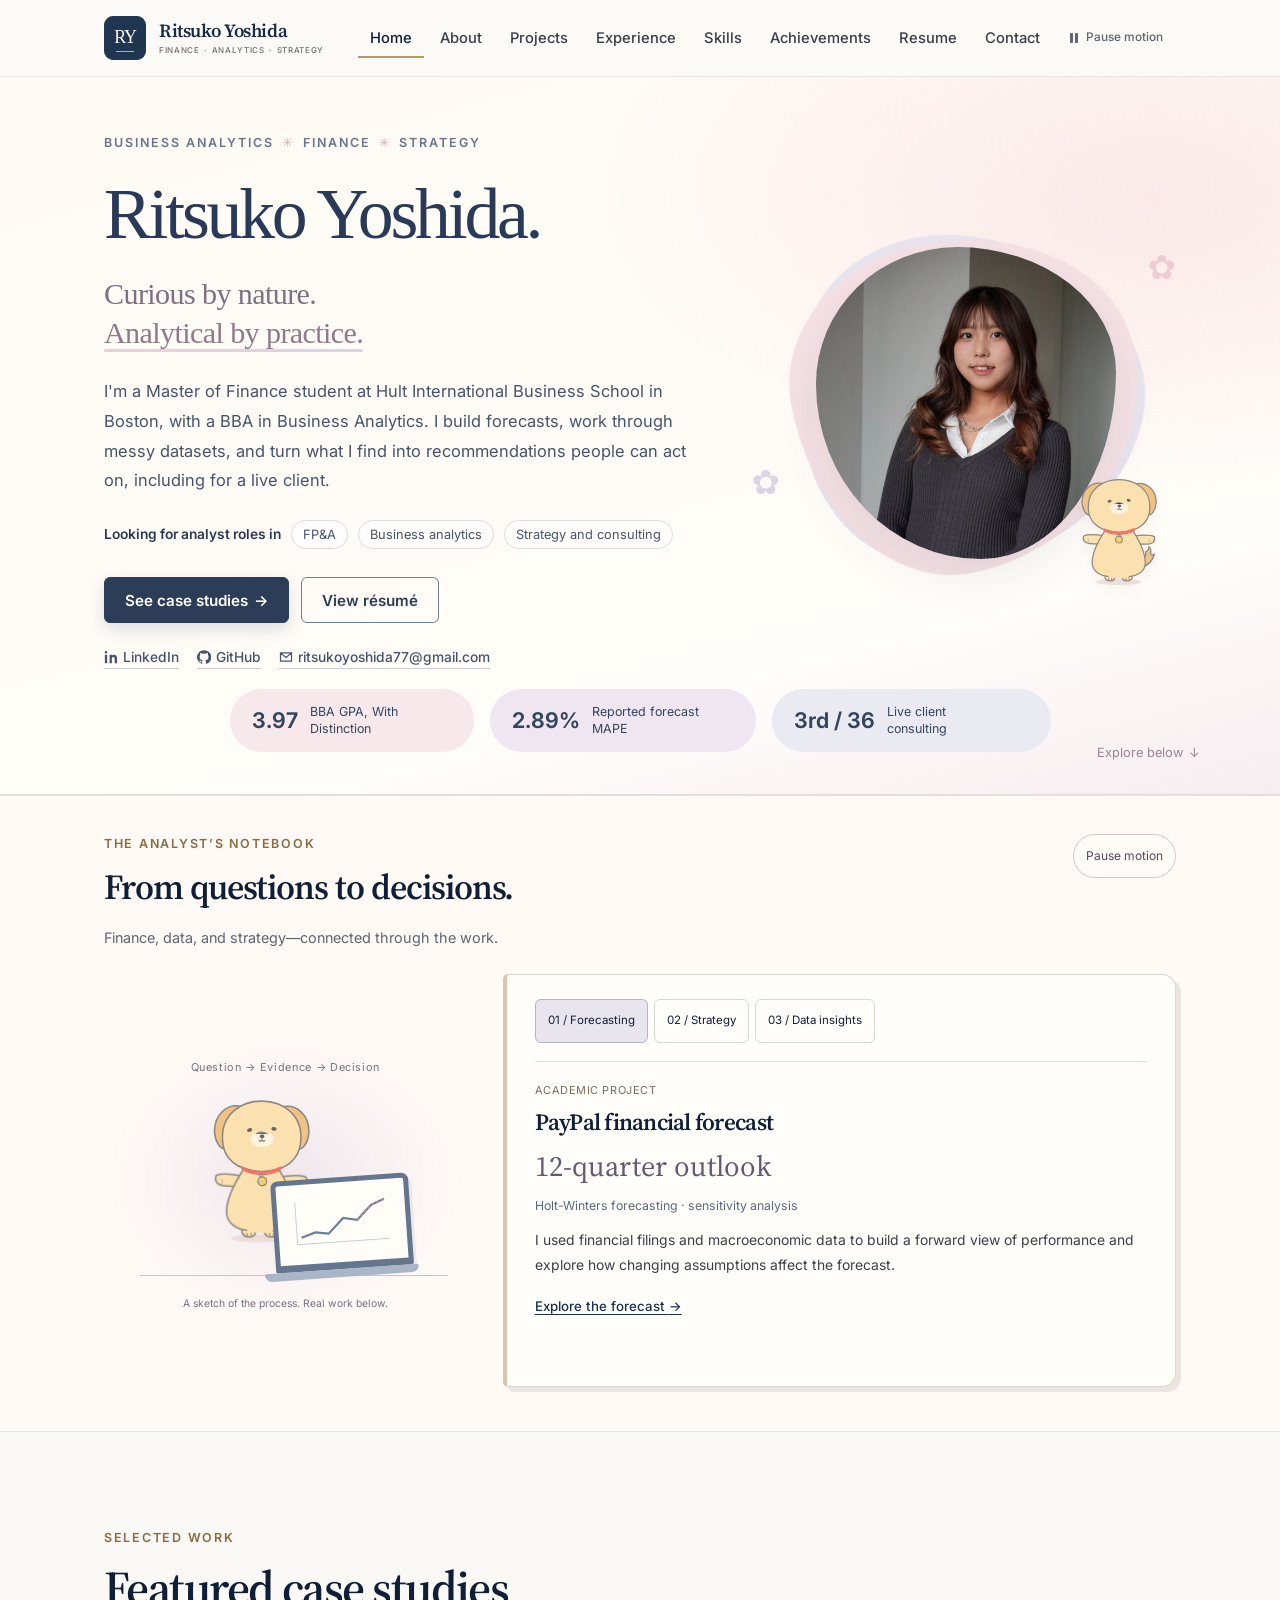
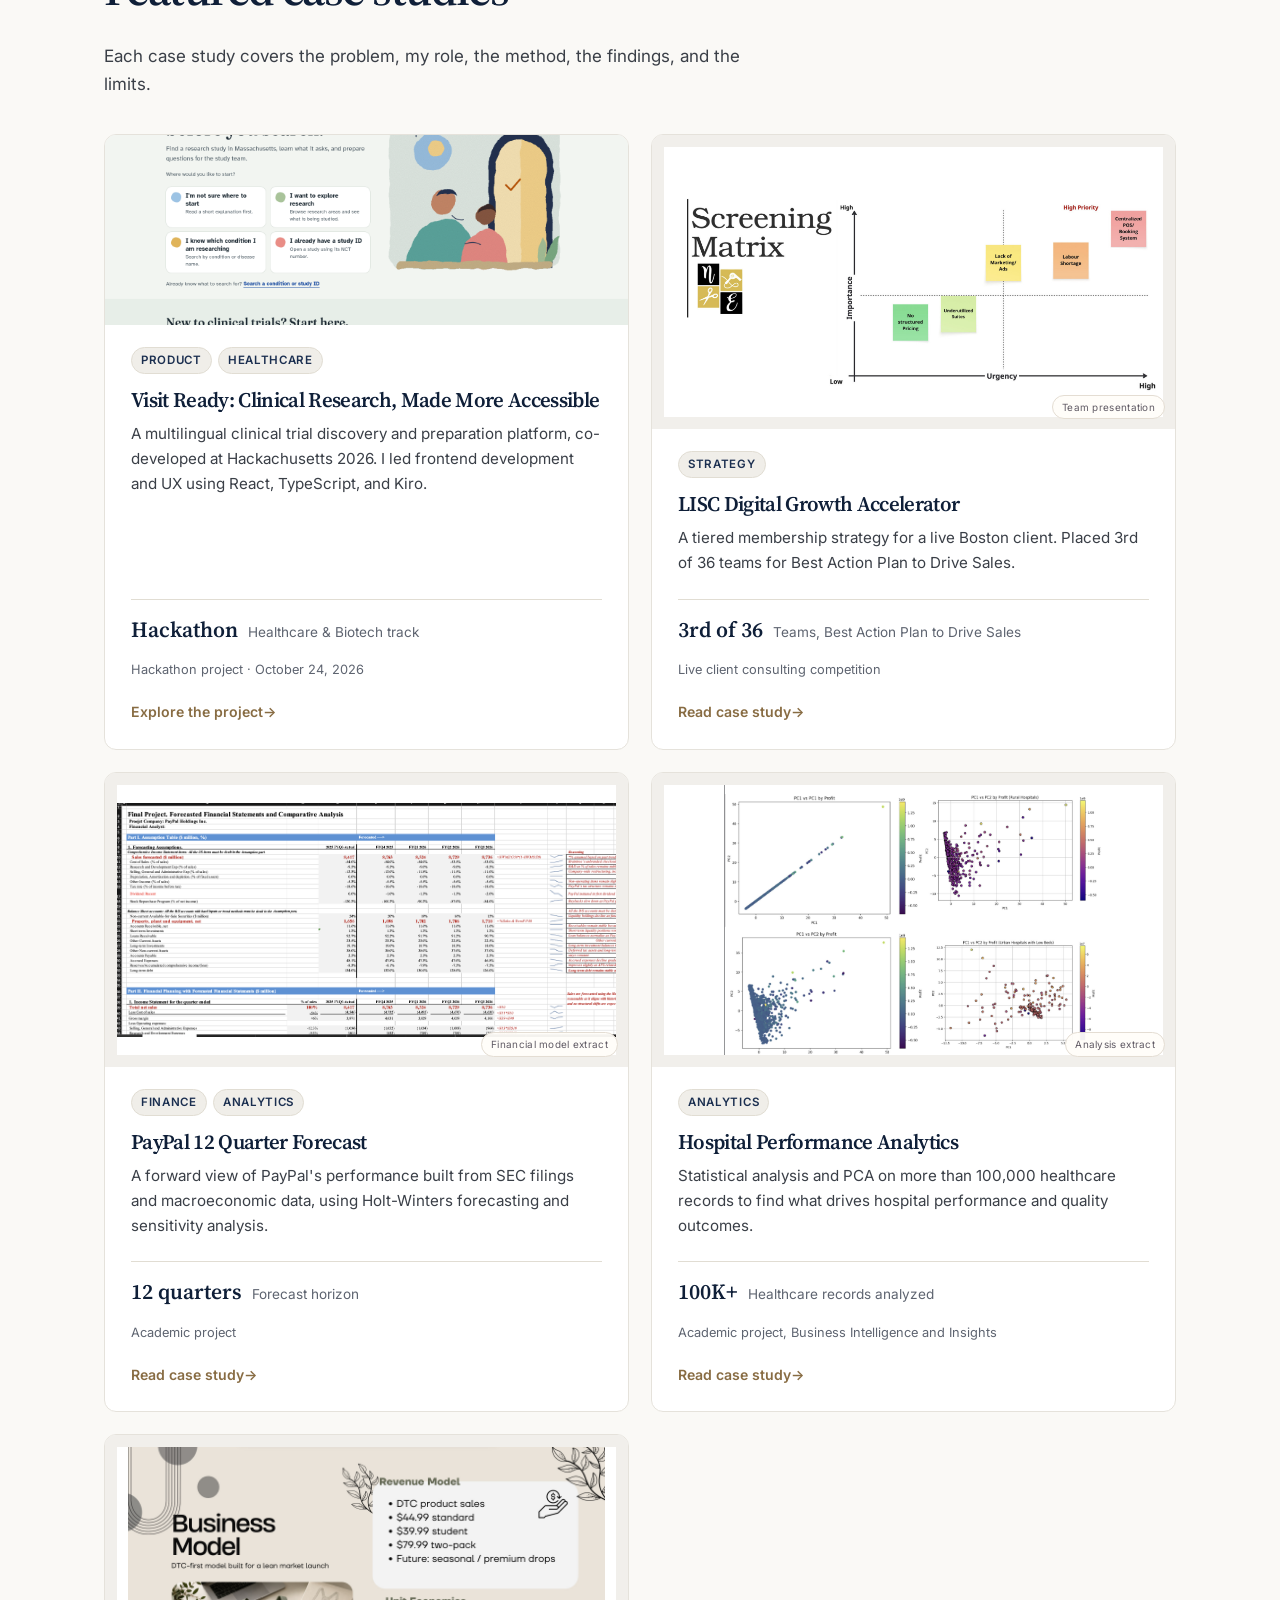
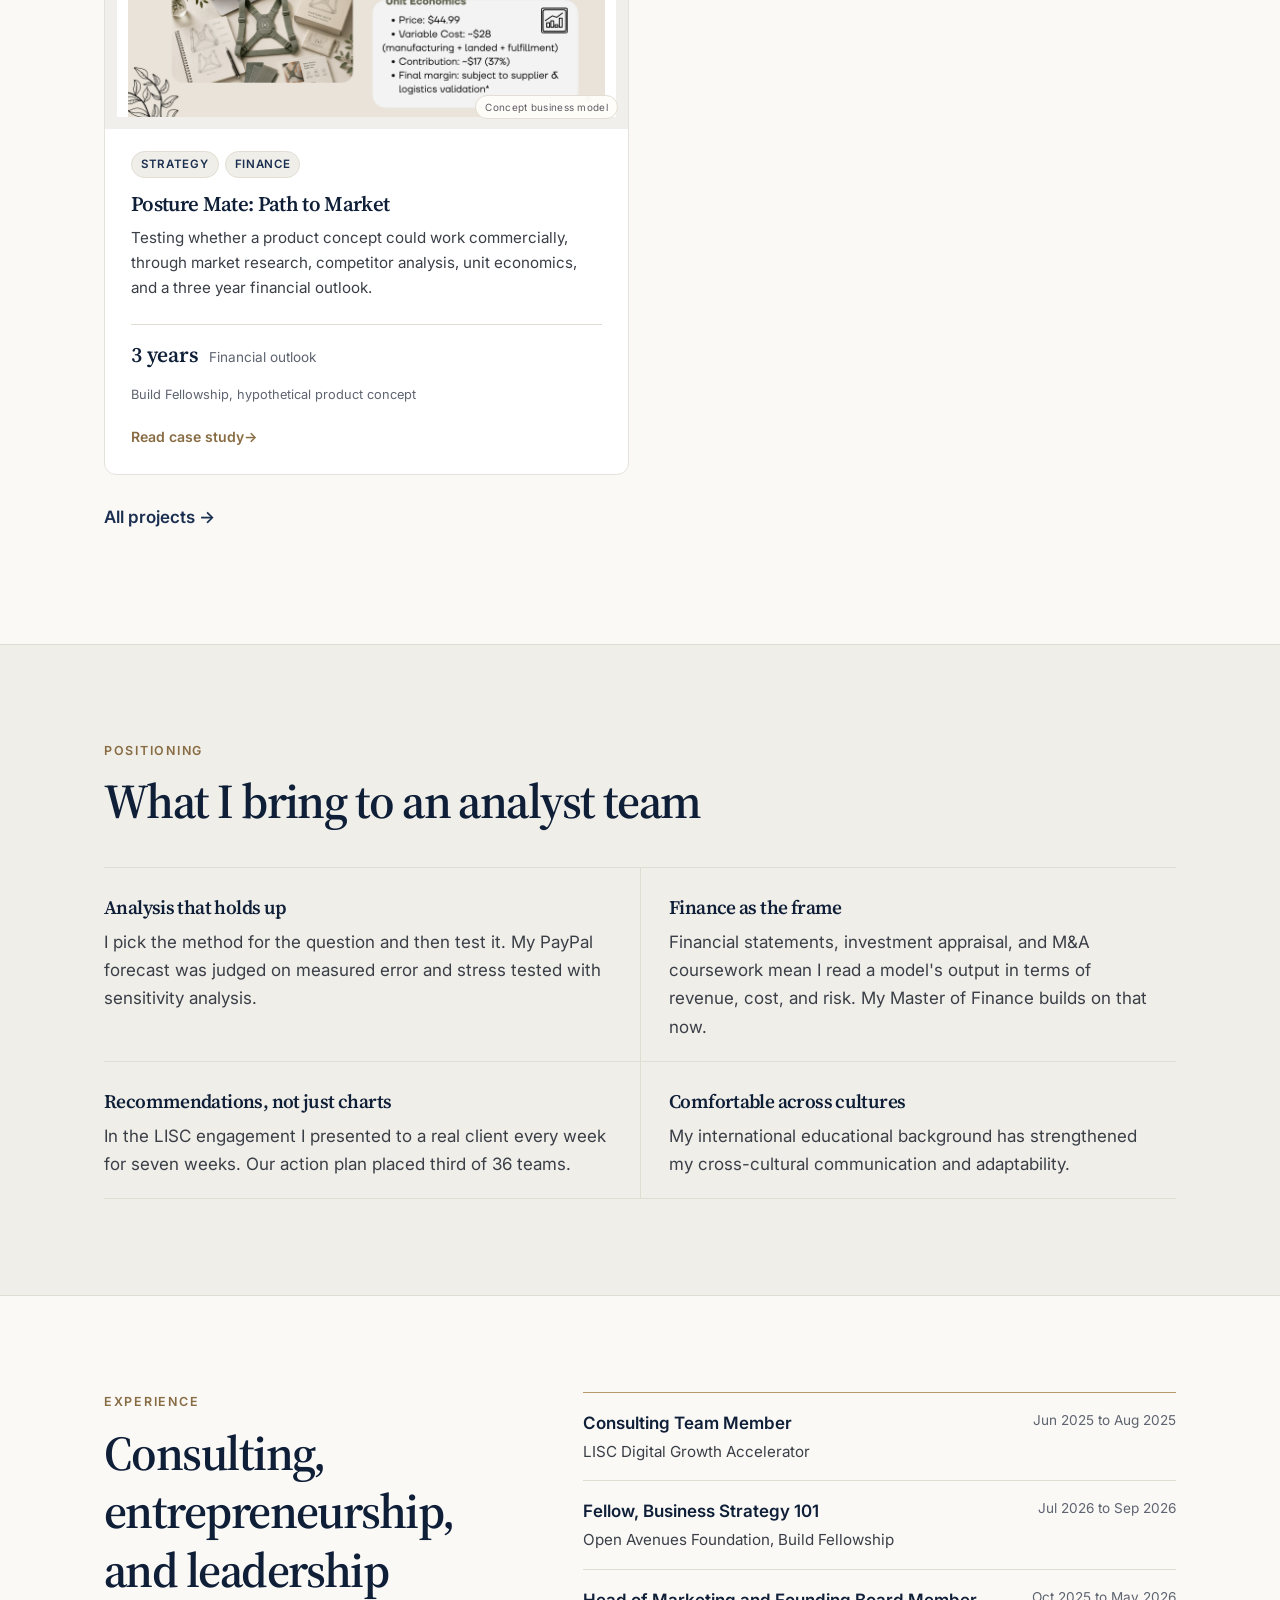
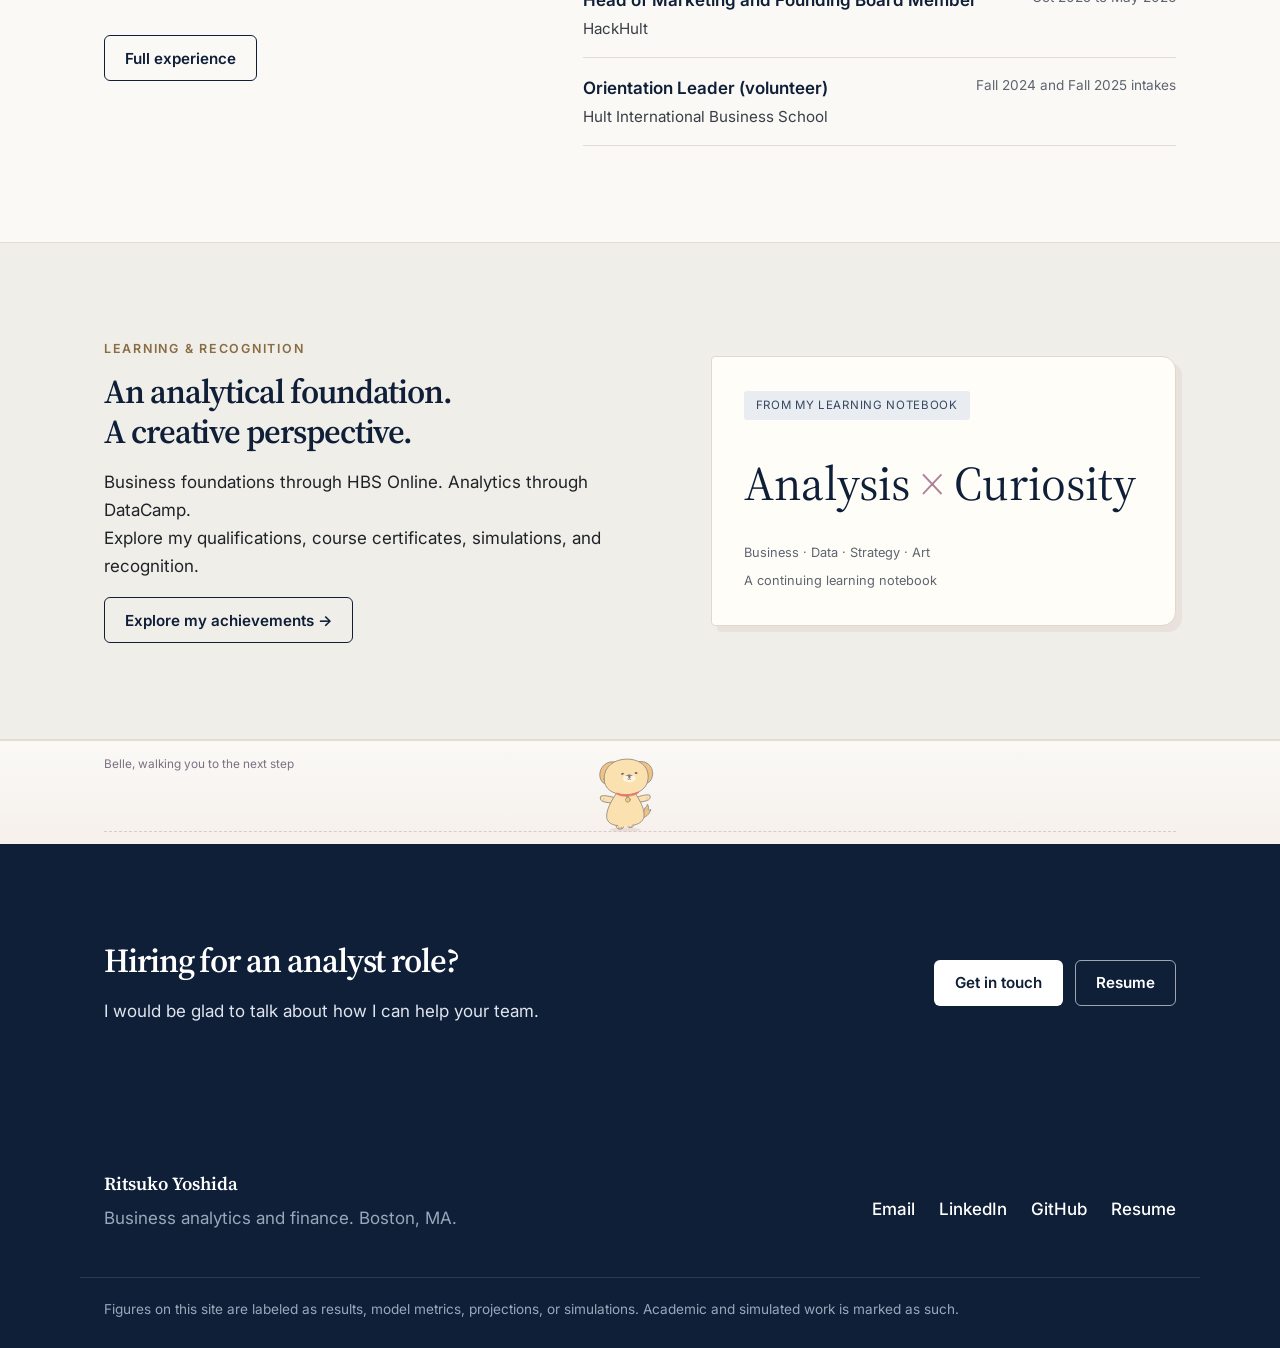
==== commit d4addd3f: "Replace decorative project covers with supplied project extracts" ====
--- a/index.html
+++ b/index.html
@@ -27,6 +27,7 @@
 <script type="application/ld+json">{"@context": "https://schema.org", "@type": "Person", "name": "Ritsuko Yoshida", "jobTitle": "Master of Finance Student", "address": {"@type": "PostalAddress", "addressLocality": "Boston", "addressRegion": "MA", "addressCountry": "US"}, "alumniOf": {"@type": "CollegeOrUniversity", "name": "Hult International Business School"}, "knowsLanguage": ["Japanese", "English", "French", "Mandarin"], "knowsAbout": ["Business Analytics", "Financial Forecasting", "Financial Modeling", "Data Analysis", "Machine Learning", "Consulting"], "sameAs": ["https://www.linkedin.com/in/ritsuko-yoshida77/", "https://github.com/ritsuko-yosh"], "url": "https://ritsuko-yosh.github.io/"}</script>
 <link rel="stylesheet" href="assets/css/brand.css?v=20261026-motion">
 <link rel="stylesheet" href="assets/css/motion.css?v=20261026-motion">
+<link rel="stylesheet" href="assets/css/project-media.css?v=20261026-extracts">
 </head>
 <body>
 <a class="skip" href="#main">Skip to content</a>
@@ -89,7 +90,7 @@
 <p class="card-text">A multilingual clinical trial discovery and preparation platform, co-developed at Hackachusetts 2026. I led frontend development and UX using React, TypeScript, and Kiro.</p>
 <p class="card-fact"><span class="card-fact-v">Hackathon</span><span class="card-fact-l">Healthcare &amp; Biotech track</span></p>
 <p class="card-evidence">Hackathon project · October 24, 2026</p><span class="card-cta" aria-hidden="true">Explore the project</span></article><article class="card reveal" data-categories="Strategy">
-  <div class="card-visual card-visual-illus"><img src="assets/images/lisc-digital-growth-accelerator.svg" alt="" loading="lazy"><span class="illus-tag" aria-hidden="true">Illustration</span></div>
+  <div class="card-visual project-cover"><img src="assets/images/lisc-digital-growth-accelerator-extract.jpg" alt="Team screening matrix comparing business priorities by importance and urgency" width="1930" height="954" loading="lazy"><span class="project-extract-label">Team presentation</span></div>
   <ul class="chips" aria-label="Categories"><li>Strategy</li></ul>
   <h3 class="card-title"><a href="projects/lisc-digital-growth-accelerator.html">LISC Digital Growth Accelerator</a></h3>
   <p class="card-text">A tiered membership strategy for a live Boston client. Placed 3rd of 36 teams for Best Action Plan to Drive Sales.</p>
@@ -97,7 +98,7 @@
   <p class="card-evidence">Live client consulting competition</p>
   <span class="card-cta" aria-hidden="true">Read case study</span>
 </article><article class="card reveal" data-categories="Finance|Analytics">
-  <div class="card-visual card-visual-illus"><img src="assets/images/paypal-revenue-forecast.svg" alt="" loading="lazy"><span class="illus-tag" aria-hidden="true">Illustration</span></div>
+  <div class="card-visual project-cover"><img src="assets/images/paypal-revenue-forecast-extract.png" alt="PayPal financial forecast assumptions and statement model" width="2226" height="1044" loading="lazy"><span class="project-extract-label">Financial model extract</span></div>
   <ul class="chips" aria-label="Categories"><li>Finance</li><li>Analytics</li></ul>
   <h3 class="card-title"><a href="projects/paypal-revenue-forecast.html">PayPal 12 Quarter Forecast</a></h3>
   <p class="card-text">A forward view of PayPal's performance built from SEC filings and macroeconomic data, using Holt-Winters forecasting and sensitivity analysis.</p>
@@ -105,7 +106,7 @@
   <p class="card-evidence">Academic project</p>
   <span class="card-cta" aria-hidden="true">Read case study</span>
 </article><article class="card reveal" data-categories="Analytics">
-  <div class="card-visual card-visual-illus"><img src="assets/images/hospital-performance-analytics.svg" alt="" loading="lazy"><span class="illus-tag" aria-hidden="true">Illustration</span></div>
+  <div class="card-visual project-cover"><img src="assets/images/hospital-performance-analytics-extract.jpg" alt="Healthcare PCA scatter plots colored by profit, including rural and urban hospital subsets" width="2002" height="1424" loading="lazy"><span class="project-extract-label">Analysis extract</span></div>
   <ul class="chips" aria-label="Categories"><li>Analytics</li></ul>
   <h3 class="card-title"><a href="projects/hospital-performance-analytics.html">Hospital Performance Analytics</a></h3>
   <p class="card-text">Statistical analysis and PCA on more than 100,000 healthcare records to find what drives hospital performance and quality outcomes.</p>
@@ -113,7 +114,7 @@
   <p class="card-evidence">Academic project, Business Intelligence and Insights</p>
   <span class="card-cta" aria-hidden="true">Read case study</span>
 </article><article class="card reveal" data-categories="Strategy|Finance">
-  <div class="card-visual card-visual-illus"><img src="assets/images/posture-mate-business-case.svg" alt="" loading="lazy"><span class="illus-tag" aria-hidden="true">Illustration</span></div>
+  <div class="card-visual project-cover"><img src="assets/images/posture-mate-business-case-extract.jpg" alt="Posture Mate concept business model slide showing proposed pricing and unit economics" width="1940" height="1100" loading="lazy"><span class="project-extract-label">Concept business model</span></div>
   <ul class="chips" aria-label="Categories"><li>Strategy</li><li>Finance</li></ul>
   <h3 class="card-title"><a href="projects/posture-mate-business-case.html">Posture Mate: Path to Market</a></h3>
   <p class="card-text">Testing whether a product concept could work commercially, through market research, competitor analysis, unit economics, and a three year financial outlook.</p>
--- a/assets/css/motion.css
+++ b/assets/css/motion.css
@@ -270,3 +270,6 @@
 .case-art figcaption { margin-top: 8px; font-size: .72rem; color: var(--muted); text-align: right; }
 .card-visual-illus { position: relative; }
 .illus-tag { position: absolute; right: 10px; bottom: 10px; padding: 2px 8px; border-radius: 999px; background: rgba(255, 255, 255, .86); color: var(--muted); font-size: .64rem; letter-spacing: .06em; text-transform: uppercase; }
+
+/* Reserve the gallery filter row before main.js reveals it, so the grid never jumps. */
+html.js .achievement-filters[hidden] { display: flex; visibility: hidden; }
--- a/assets/css/project-media.css
+++ b/assets/css/project-media.css
@@ -0,0 +1,10 @@
+/* Real project extracts. Keep complete figures visible rather than cropping axes or assumptions. */
+.card-visual.project-cover { position: relative; height: auto; aspect-ratio: 16 / 9; background: #f1efeb; padding: 12px; }
+.card-visual.project-cover img { display: block; width: 100%; height: 100%; object-fit: contain; transform: none !important; background: #fff; }
+.project-extract-label { position: absolute; right: 10px; bottom: 10px; max-width: calc(100% - 20px); padding: 3px 9px; border: 1px solid #e4ddd3; border-radius: 999px; background: #fffdf9f2; color: #605a64; font-size: .62rem; letter-spacing: .03em; }
+.case-art-evidence { margin-bottom: 0; }
+.case-art-evidence > a { display: block; border: 1px solid #e5e0d8; border-radius: 12px; overflow: hidden; background: #fff; }
+.case-art-evidence img { width: 100%; height: auto; max-height: 520px; object-fit: contain; border-radius: 0; background: #fff; }
+.case-art-evidence figcaption { text-align: left; font-size: .8rem; line-height: 1.65; padding-top: 4px; }
+.case-art-evidence figcaption a { white-space: nowrap; }
+@media (max-width: 600px) { .card-visual.project-cover { padding: 8px; } .project-extract-label { font-size: .58rem; } .case-art-evidence figcaption { font-size: .75rem; } }
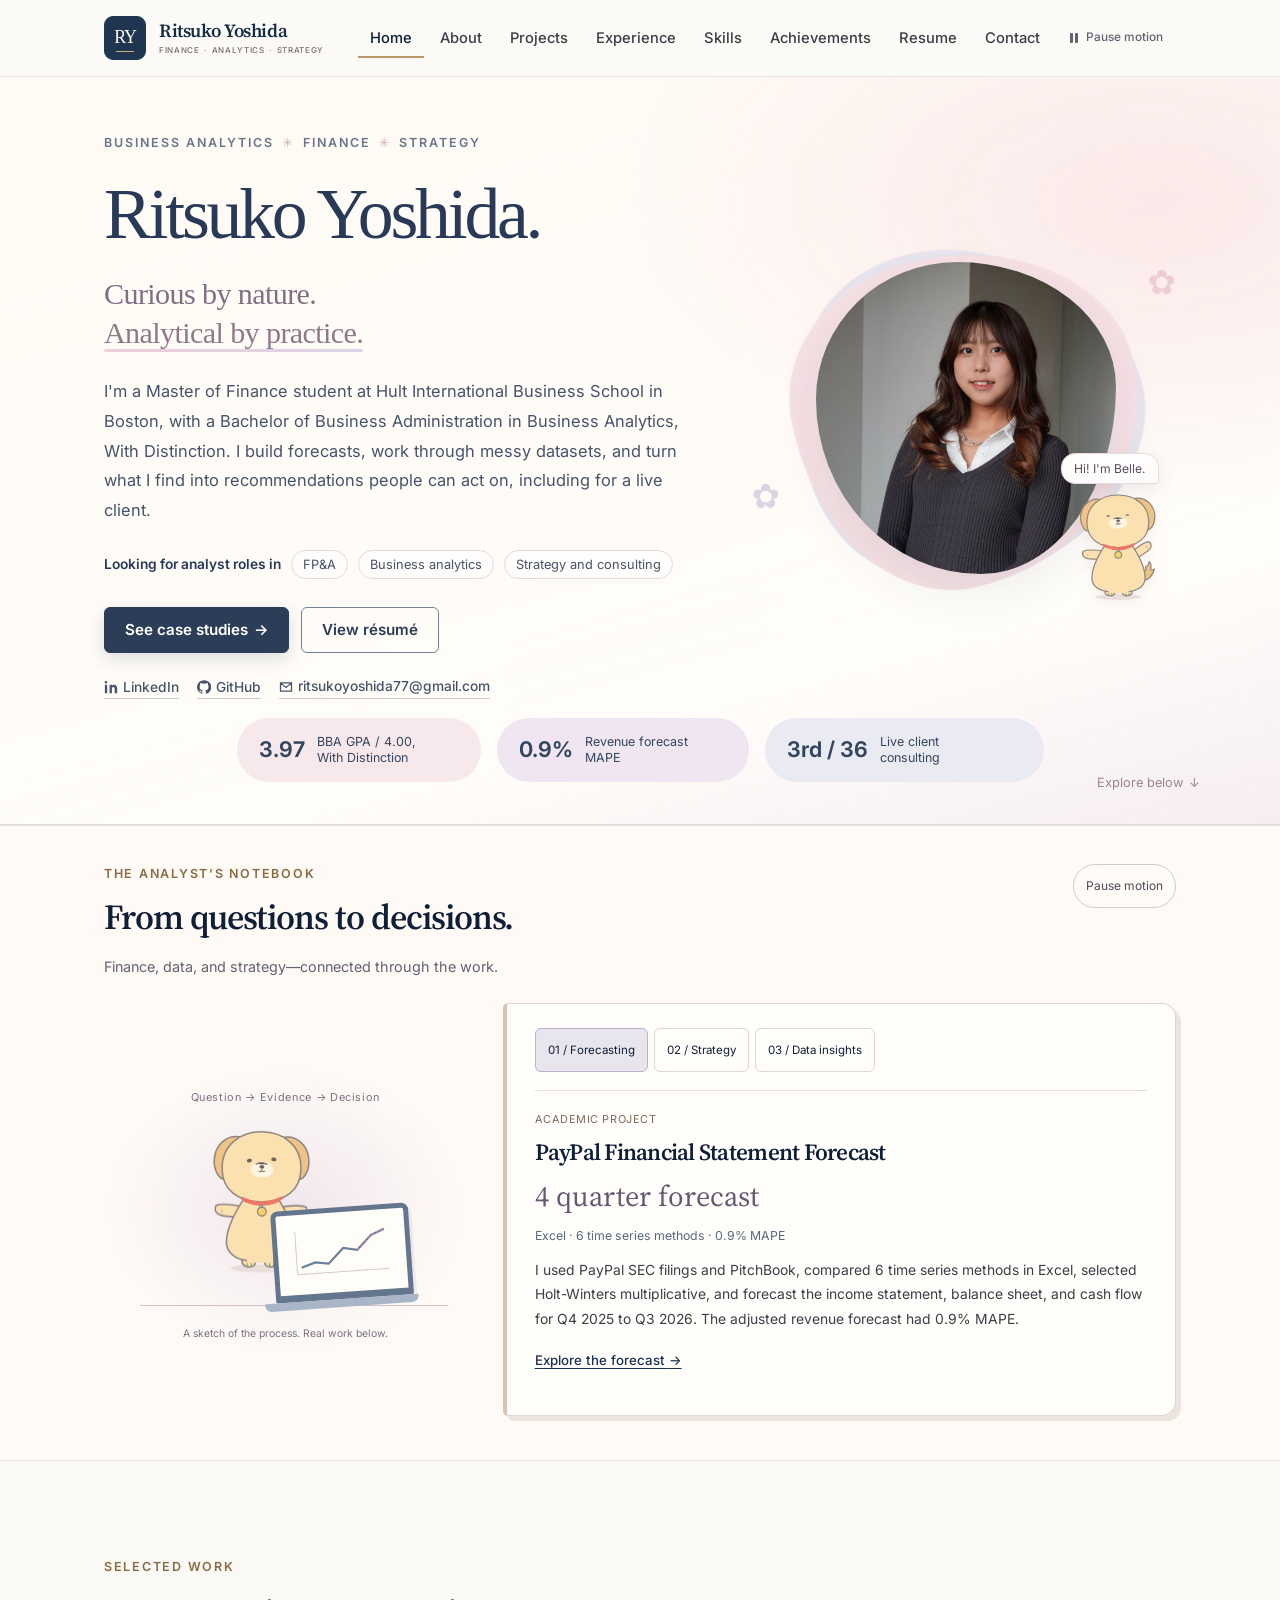
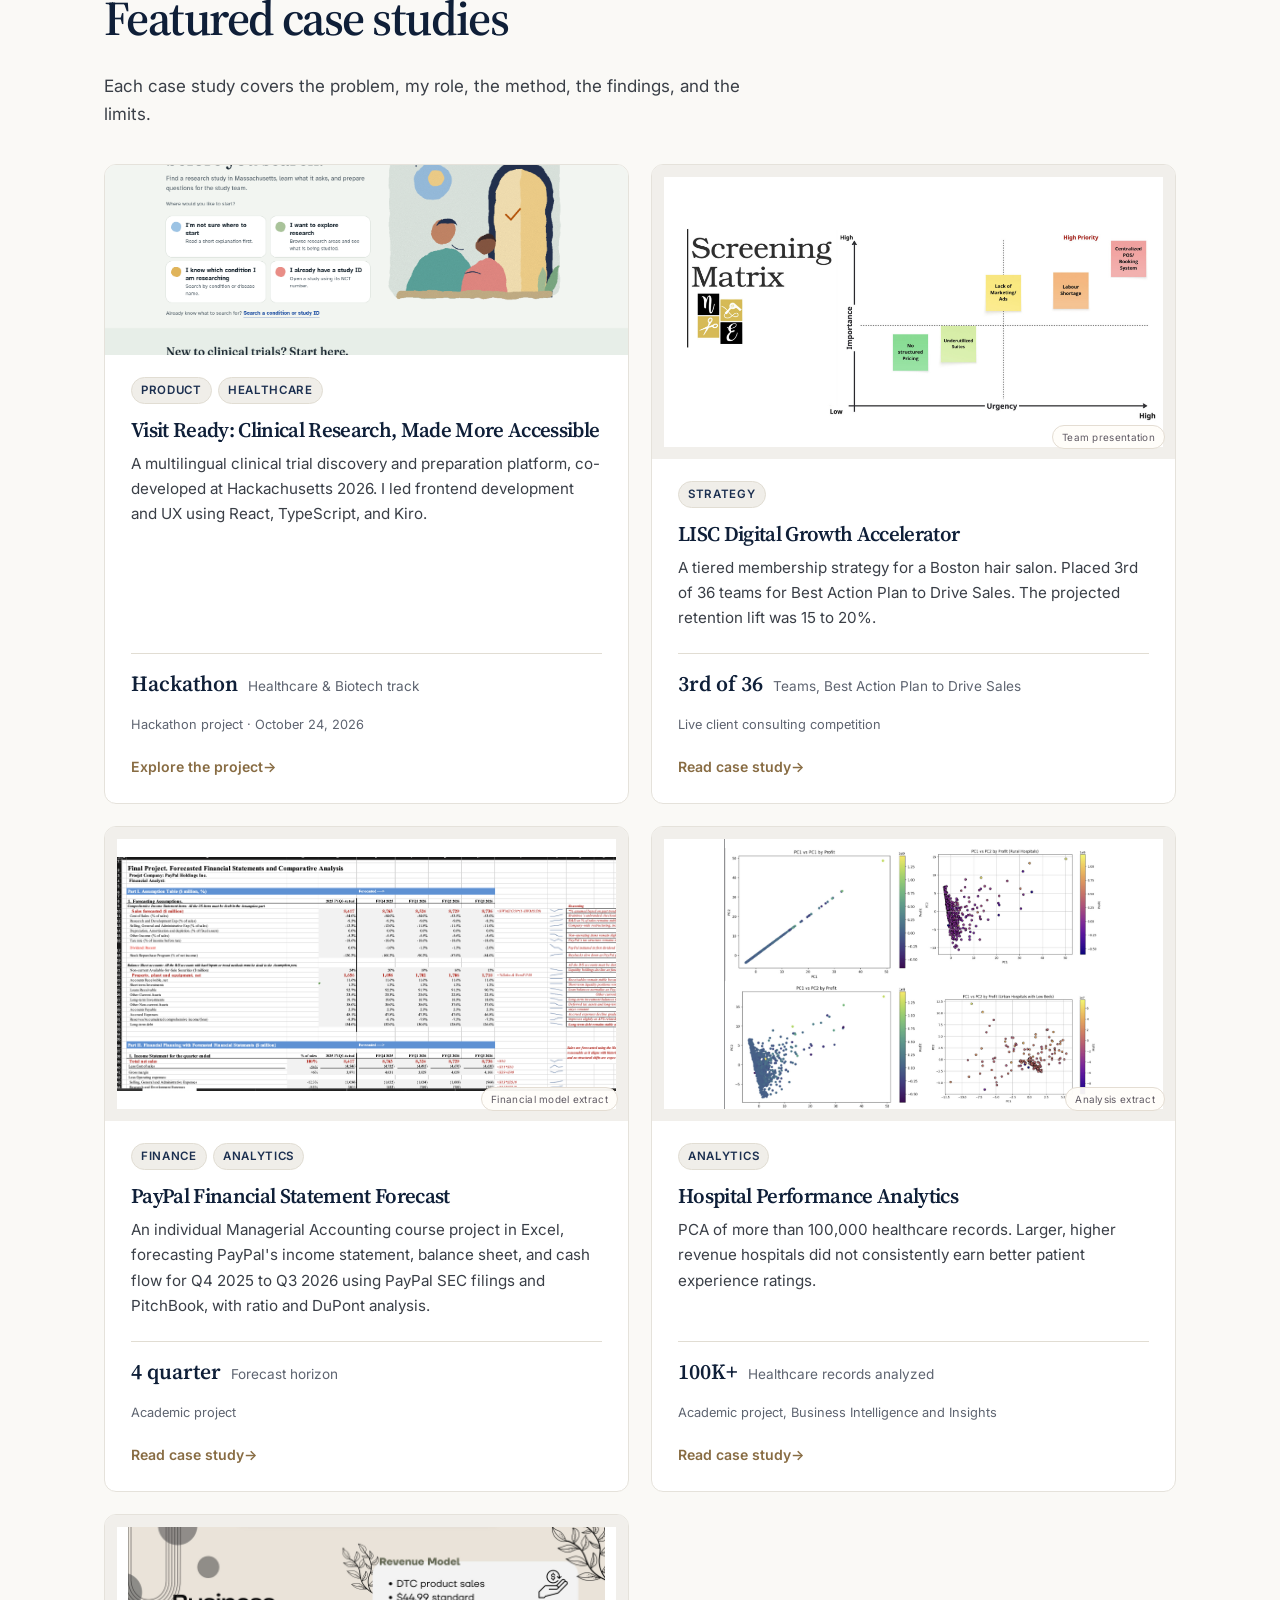
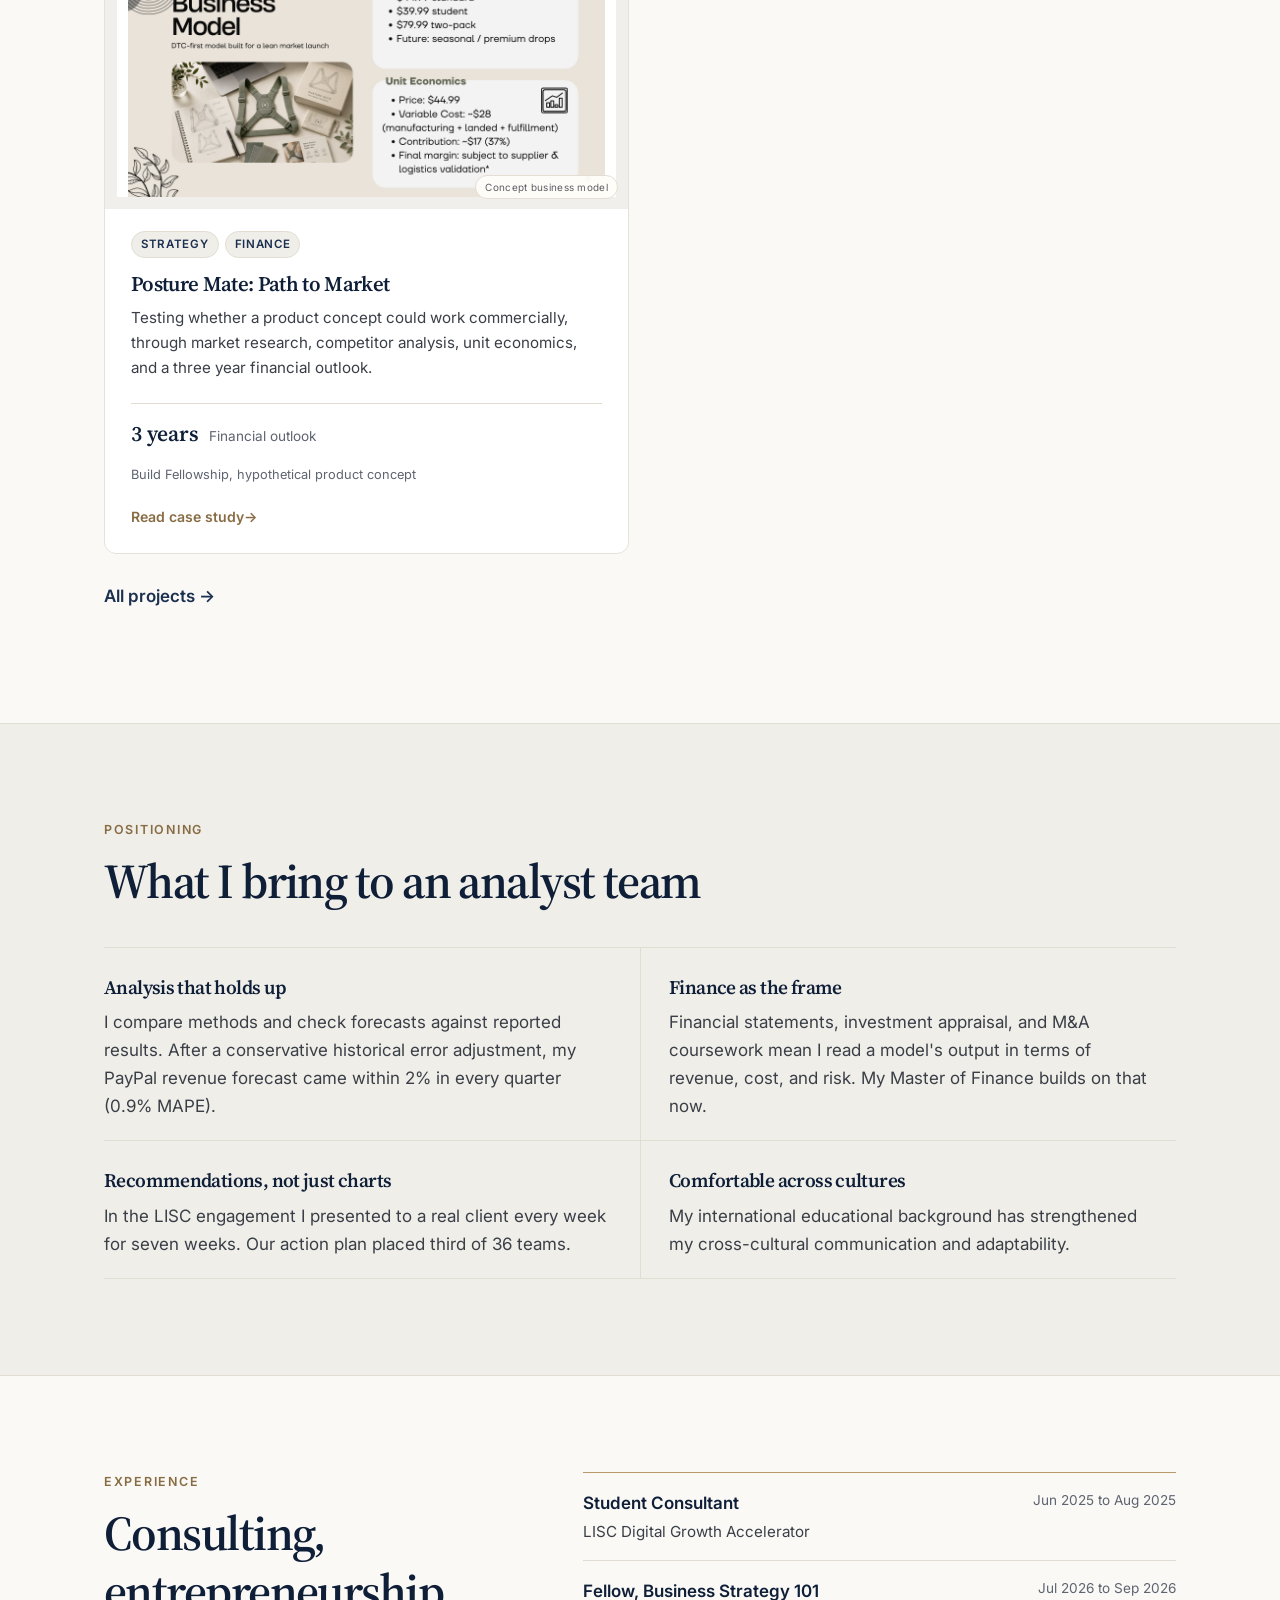
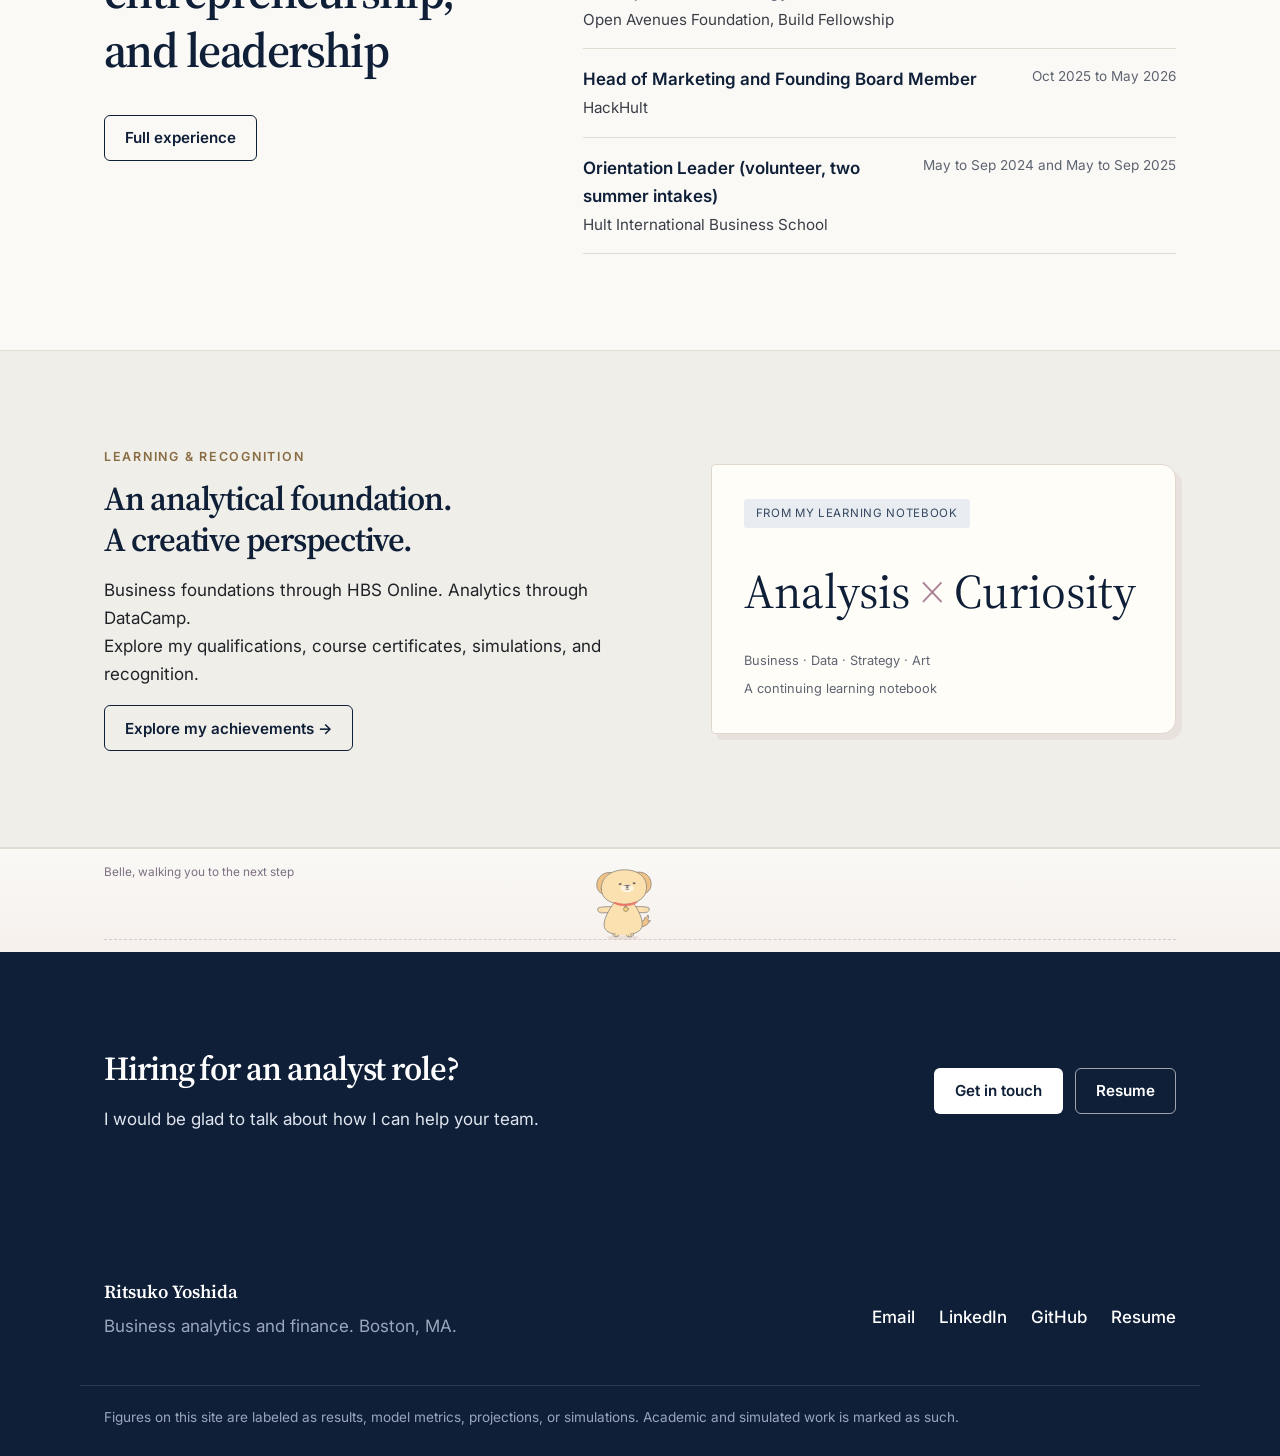
==== commit 230e93e3: "Align portfolio claims and resume downloads with final supplied details" ====
--- a/index.html
+++ b/index.html
@@ -5,13 +5,13 @@
 <meta name="viewport" content="width=device-width, initial-scale=1">
 <script>(function(d){d.classList.add("js");var p=false;try{p=localStorage.getItem("ry-motion")==="paused"}catch(e){}d.dataset.motion=(p||matchMedia("(prefers-reduced-motion: reduce)").matches)?"paused":"playing"})(document.documentElement)</script>
 <title>Ritsuko Yoshida | Business Analytics and Finance</title>
-<meta name="description" content="Ritsuko Yoshida, Master of Finance student at Hult International Business School and Business Analytics graduate (3.97 GPA). Financial forecasting, healthcare data analysis, and client consulting work for analyst roles in Boston.">
+<meta name="description" content="Ritsuko Yoshida, Master of Finance student at Hult International Business School and Business Analytics graduate with distinction (GPA 3.97/4.00). Financial forecasting, healthcare data analysis, and client consulting work for analyst roles in Boston.">
 <meta name="author" content="Ritsuko Yoshida">
 <meta name="robots" content="index, follow">
 <link rel="canonical" href="https://ritsuko-yosh.github.io/">
 <meta property="og:type" content="website">
 <meta property="og:title" content="Ritsuko Yoshida | Business Analytics and Finance">
-<meta property="og:description" content="Ritsuko Yoshida, Master of Finance student at Hult International Business School and Business Analytics graduate (3.97 GPA). Financial forecasting, healthcare data analysis, and client consulting work for analyst roles in Boston.">
+<meta property="og:description" content="Ritsuko Yoshida, Master of Finance student at Hult International Business School and Business Analytics graduate with distinction (GPA 3.97/4.00). Financial forecasting, healthcare data analysis, and client consulting work for analyst roles in Boston.">
 <meta property="og:url" content="https://ritsuko-yosh.github.io/">
 <meta name="twitter:card" content="summary">
 <meta name="theme-color" content="#0f1f38">
@@ -27,7 +27,7 @@
 <script type="application/ld+json">{"@context": "https://schema.org", "@type": "Person", "name": "Ritsuko Yoshida", "jobTitle": "Master of Finance Student", "address": {"@type": "PostalAddress", "addressLocality": "Boston", "addressRegion": "MA", "addressCountry": "US"}, "alumniOf": {"@type": "CollegeOrUniversity", "name": "Hult International Business School"}, "knowsLanguage": ["Japanese", "English", "French", "Mandarin"], "knowsAbout": ["Business Analytics", "Financial Forecasting", "Financial Modeling", "Data Analysis", "Machine Learning", "Consulting"], "sameAs": ["https://www.linkedin.com/in/ritsuko-yoshida77/", "https://github.com/ritsuko-yosh"], "url": "https://ritsuko-yosh.github.io/"}</script>
 <link rel="stylesheet" href="assets/css/brand.css?v=20261026-motion">
 <link rel="stylesheet" href="assets/css/motion.css?v=20261026-motion">
-<link rel="stylesheet" href="assets/css/project-media.css?v=20261026-extracts">
+<link rel="stylesheet" href="assets/css/project-media.css?v=20261027-resume-alignment">
 </head>
 <body>
 <a class="skip" href="#main">Skip to content</a>
@@ -54,7 +54,7 @@
       <p class="eyebrow kawaii-eyebrow" data-enter>Business Analytics <span aria-hidden="true">✳</span> Finance <span aria-hidden="true">✳</span> Strategy</p>
       <h1 data-enter>Ritsuko Yoshida.</h1>
       <p class="kawaii-tagline" data-enter>Curious by nature.<br><em>Analytical by practice.</em></p>
-      <p class="kawaii-intro" data-enter>I'm a Master of Finance student at Hult International Business School in Boston, with a BBA in Business Analytics. I build forecasts, work through messy datasets, and turn what I find into recommendations people can act on, including for a live client.</p>
+      <p class="kawaii-intro" data-enter>I'm a Master of Finance student at Hult International Business School in Boston, with a Bachelor of Business Administration in Business Analytics, With Distinction. I build forecasts, work through messy datasets, and turn what I find into recommendations people can act on, including for a live client.</p>
       <div class="hero-roles" data-enter><strong>Looking for analyst roles in</strong><ul aria-label="Target roles"><li>FP&amp;A</li><li>Business analytics</li><li>Strategy and consulting</li></ul></div>
       <div class="cta-row" data-enter><a class="btn btn-primary" href="#featured-work">See case studies <span aria-hidden="true">→</span></a><a class="btn btn-ghost" href="resume.html">View résumé</a></div>
       <ul class="hero-links" data-enter aria-label="Contact and profiles">
@@ -73,12 +73,12 @@
   </div>
   <div class="wrap kawaii-bottom">
     
-    <ul class="kawaii-stats" aria-label="Selected accomplishments" data-enter><li><a href="about.html"><strong>3.97</strong><span>BBA GPA, With Distinction</span><span class="stat-arrow" aria-hidden="true">→</span></a></li><li><a href="projects/paypal-revenue-forecast.html"><strong>2.89%</strong><span>Reported forecast MAPE</span><span class="stat-arrow" aria-hidden="true">→</span></a></li><li><a href="projects/lisc-digital-growth-accelerator.html"><strong>3rd / 36</strong><span>Live client consulting</span><span class="stat-arrow" aria-hidden="true">→</span></a></li></ul>
+    <ul class="kawaii-stats" aria-label="Selected accomplishments" data-enter><li><a href="about.html"><strong>3.97</strong><span>BBA GPA / 4.00, With Distinction</span><span class="stat-arrow" aria-hidden="true">→</span></a></li><li><a href="projects/paypal-revenue-forecast.html"><strong>0.9%</strong><span>Revenue forecast MAPE</span><span class="stat-arrow" aria-hidden="true">→</span></a></li><li><a href="projects/lisc-digital-growth-accelerator.html"><strong>3rd / 36</strong><span>Live client consulting</span><span class="stat-arrow" aria-hidden="true">→</span></a></li></ul>
     <a class="scroll-note" href="#notebook-heading">Explore below <span class="cue" aria-hidden="true">↓</span></a>
   </div>
 </section>
 
-<section class="analyst-notebook" aria-labelledby="notebook-heading" data-subject="forecast"><div class="wrap"><div class="notebook-heading"><div><p class="eyebrow">The analyst’s notebook</p><h2 id="notebook-heading">From questions to decisions.</h2><p>Finance, data, and strategy—connected through the work.</p></div><button class="motion-toggle" type="button" aria-pressed="false" hidden>Pause motion</button></div><div class="notebook-layout"><div class="analyst-scene"><span class="scene-note">Question → Evidence → Decision</span><div class="analyst-dog"><svg class="belle-svg belle-idle belle-working" viewBox="0 0 220 240" aria-hidden="true" focusable="false"><ellipse class="b-shadow" cx="110" cy="229" rx="44" ry="6" fill="#d9c6bd" opacity=".45"/><g stroke="#8f8781" stroke-width="2.3" stroke-linecap="round" stroke-linejoin="round"><g class="b-legs"><g class="b-leg b-leg-l"><path transform="translate(0 0)" d="M84 214 C82 222 86 227 94 227 C101 227 104 223 103 218 Z" fill="#fbe1af" stroke="none"/><path d="M84 214 C82 222 86 227 94 227 C101 227 104 223 103 218" fill="none"/><path d="M91 222 L91 226 M97 222 L97 226" stroke-width="1.6"/></g><g class="b-leg b-leg-r"><path transform="translate(0 0)" d="M117 218 C116 223 119 227 126 227 C134 227 138 222 136 214 Z" fill="#fbe1af" stroke="none"/><path d="M117 218 C116 223 119 227 126 227 C134 227 138 222 136 214" fill="none"/><path d="M124 222 L124 226 M130 222 L130 226" stroke-width="1.6"/></g></g><g class="b-bob"><g class="b-tail"><path transform="translate(0 0)" d="M152 199 C164 200 176 191 180 178 C176 181 174 180 173 177 C175 172 175 167 172 163 C170 169 167 172 164 172 C165 177 163 181 158 183 Z" fill="#efc285" stroke="none"/><path d="M152 199 C164 200 176 191 180 178 C176 181 174 180 173 177 C175 172 175 167 172 163 C170 169 167 172 164 172 C165 177 163 181 158 183" fill="none"/></g><g class="b-arm b-arm-l"><path transform="translate(0 0)" d="M84 141 C66 139 50 139 43 143 C40 151 46 157 55 157 C63 157 71 157 78 156 Z" fill="#fbe1af" stroke="none"/><path d="M84 141 C66 139 50 139 43 143 C40 151 46 157 55 157 C63 157 71 157 78 156" fill="none"/><path d="M51 147.5 C53.5 149 53.5 153 51 154.5" stroke-width="1.3" stroke="#b9afa8" fill="none"/></g><g class="b-arm b-arm-r"><path transform="translate(0 0)" d="M136 141 C154 139 170 139 177 143 C180 151 174 157 165 157 C157 157 149 157 142 156 Z" fill="#fbe1af" stroke="none"/><path d="M136 141 C154 139 170 139 177 143 C180 151 174 157 165 157 C157 157 149 157 142 156" fill="none"/><path d="M169 147.5 C166.5 149 166.5 153 169 154.5" stroke-width="1.3" stroke="#b9afa8" fill="none"/></g><path transform="translate(0 0)" d="M84 130 C70 152 58 176 60 196 C62 214 84 222 110 222 C136 222 158 214 160 196 C162 176 150 152 136 130 Z" fill="#fbe1af" stroke="none"/><path d="M84 130 C70 152 58 176 60 196 C62 210 76 218 90 219 M130 219 C144 218 158 210 160 196 C162 176 150 152 136 130" fill="none"/><g class="b-head"><g class="b-ear b-ear-l"><path transform="translate(0 0)" d="M80 40 C58 35 40 52 40 76 C41 92 49 103 58 101 C58 80 66 56 80 40 Z" fill="#efc285" stroke="none"/><path d="M80 40 C58 35 40 52 40 76 C41 92 49 103 58 101" fill="none"/></g><g class="b-ear b-ear-r"><path transform="translate(0 0)" d="M140 40 C162 35 180 52 180 76 C179 92 171 103 162 101 C162 80 154 56 140 40 Z" fill="#efc285" stroke="none"/><path d="M140 40 C162 35 180 52 180 76 C179 92 171 103 162 101" fill="none"/></g><path transform="translate(0 0)" d="M52 88 C50 52 78 32 110 32 C142 32 170 52 168 88 C167 116 146 133 110 134 C74 133 53 116 52 88 Z" fill="#fbe1af" stroke="none"/><path d="M52 88 C50 52 78 32 110 32 C142 32 170 52 168 88 C167 116 146 133 110 134 C74 133 53 116 52 88 Z" fill="none"/><g class="b-face"><ellipse cx="110.5" cy="87" rx="17" ry="11.5" fill="#fff4e0" stroke="none"/><g class="b-eyes" fill="#6d6662" stroke="none"><ellipse cx="92" cy="74" rx="3.8" ry="2.7" transform="rotate(-14 92 74)"/><ellipse cx="128" cy="72" rx="3.8" ry="2.7" transform="rotate(10 128 72)"/></g><path d="M102 79 Q110 75 118 79" stroke-width="2"/><ellipse cx="110.5" cy="83" rx="3.6" ry="2.6" fill="#6d6662" stroke="none"/><path d="M110.5 85.6 L110.5 88.4 M106.2 89.2 Q108.4 91.2 110.5 88.4 Q112.6 91.2 114.8 89.2" stroke-width="1.5" stroke="#8a817b"/></g></g><g class="b-collar"><g fill="none" stroke="#ee7466"><path d="M82 129 Q110 142 139 128" stroke-width="4.4"/><path d="M85 133 Q111 144 136 132" stroke-width="2"/></g><g class="b-tag"><circle cx="110" cy="139.5" r="2.3" fill="none" stroke-width="1.6"/><circle cx="110" cy="148" r="6.4" fill="#f5cd63" stroke-width="2"/><path d="M107.5 146.5 Q110 145 112.5 146.5" stroke="#fff3c4" stroke-width="1.4"/></g></g></g></g><g class="b-zzz" fill="#a99fb0" stroke="none" font-family="Georgia,serif" font-style="italic" opacity="0"><text class="b-z1" x="160" y="34" font-size="15">z</text><text class="b-z2" x="172" y="20" font-size="19">z</text><text class="b-z3" x="186" y="4" font-size="23">z</text></g><path class="b-heart" d="M110 -6 C105 -12 95 -10 95 -2 C95 5 105 10 110 15 C115 10 125 5 125 -2 C125 -10 115 -12 110 -6 Z" fill="#f08a96" stroke="#d96f7d" stroke-width="2" opacity="0"/></svg></div><div class="analyst-laptop" aria-hidden="true"><div class="laptop-screen"><svg viewBox="0 0 160 95" focusable="false"><g class="screen-forecast"><path d="M18 74H143M18 74V16" fill="none" stroke="#c4bac8"/><path class="screen-line" d="M24 65L43 59L61 62L82 42L101 46L121 27L139 20" fill="none" stroke="#6b809a" stroke-width="3"/><path d="M101 46L121 27L139 20" fill="none" stroke="#b68b9f" stroke-width="3" stroke-dasharray="4 3"/></g><g class="screen-strategy"><path d="M80 30V46M38 46H122M38 46V65M80 46V65M122 46V65" fill="none" stroke="#a48b9d" stroke-width="2"/><rect x="56" y="12" width="48" height="20" rx="5" fill="#bbc9d8"/><g fill="#e2c7d2"><rect x="20" y="65" width="36" height="18" rx="5"/><rect x="62" y="65" width="36" height="18" rx="5"/><rect x="104" y="65" width="36" height="18" rx="5"/></g></g><g class="screen-insights" fill="#a4b8ad"><circle cx="36" cy="28" r="6"/><circle cx="54" cy="40" r="5"/><circle cx="42" cy="51" r="4"/><circle cx="109" cy="29" r="5"/><circle cx="123" cy="40" r="6"/><circle cx="98" cy="44" r="4"/><circle cx="79" cy="70" r="5"/><circle cx="94" cy="76" r="4"/><circle cx="67" cy="64" r="4"/><path d="M24 72L139 20" fill="none" stroke="#8c7f9b" stroke-width="2" stroke-dasharray="4 4"/></g></svg></div><div class="laptop-base"></div></div><div class="desk-line" aria-hidden="true"></div><span class="scene-footnote">A sketch of the process. Real work below.</span></div><div class="notebook-pages"><div class="notebook-controls" role="group" aria-label="Choose a project highlight" hidden><button type="button" data-notebook="forecast" aria-pressed="true" aria-controls="notebook-forecast">01 / Forecasting</button><button type="button" data-notebook="strategy" aria-pressed="false" aria-controls="notebook-strategy">02 / Strategy</button><button type="button" data-notebook="insights" aria-pressed="false" aria-controls="notebook-insights">03 / Data insights</button></div><div class="notebook-results"><article class="notebook-panel" id="notebook-forecast"><p class="notebook-kind">Academic project</p><h3>PayPal financial forecast</h3><p class="notebook-metric">12-quarter outlook</p><p class="notebook-methods">Holt-Winters forecasting · sensitivity analysis</p><p class="notebook-summary">I used financial filings and macroeconomic data to build a forward view of performance and explore how changing assumptions affect the forecast.</p><a href="projects/paypal-revenue-forecast.html">Explore the forecast <span aria-hidden="true">→</span></a></article><article class="notebook-panel" id="notebook-strategy"><p class="notebook-kind">Team award · Best Action Plan to Drive Sales</p><h3>A membership strategy for a live client</h3><p class="notebook-metric">3rd of 36 teams</p><p class="notebook-methods">Customer behavior · tiered membership design</p><p class="notebook-summary">Our team turned client research into a membership strategy and action plan in the LISC Digital Growth Accelerator competition.</p><a href="projects/lisc-digital-growth-accelerator.html">Read the strategy case <span aria-hidden="true">→</span></a></article><article class="notebook-panel" id="notebook-insights"><p class="notebook-kind">Academic project</p><h3>Understanding hospital performance</h3><p class="notebook-metric">100K+ records</p><p class="notebook-methods">Statistical analysis · Principal Component Analysis</p><p class="notebook-summary">I analyzed healthcare records and used PCA to simplify a complex dataset and investigate the factors associated with hospital performance.</p><a href="projects/hospital-performance-analytics.html">See the analysis <span aria-hidden="true">→</span></a></article></div></div></div></div></section>
+<section class="analyst-notebook" aria-labelledby="notebook-heading" data-subject="forecast"><div class="wrap"><div class="notebook-heading"><div><p class="eyebrow">The analyst’s notebook</p><h2 id="notebook-heading">From questions to decisions.</h2><p>Finance, data, and strategy—connected through the work.</p></div><button class="motion-toggle" type="button" aria-pressed="false" hidden>Pause motion</button></div><div class="notebook-layout"><div class="analyst-scene"><span class="scene-note">Question → Evidence → Decision</span><div class="analyst-dog"><svg class="belle-svg belle-idle belle-working" viewBox="0 0 220 240" aria-hidden="true" focusable="false"><ellipse class="b-shadow" cx="110" cy="229" rx="44" ry="6" fill="#d9c6bd" opacity=".45"/><g stroke="#8f8781" stroke-width="2.3" stroke-linecap="round" stroke-linejoin="round"><g class="b-legs"><g class="b-leg b-leg-l"><path transform="translate(0 0)" d="M84 214 C82 222 86 227 94 227 C101 227 104 223 103 218 Z" fill="#fbe1af" stroke="none"/><path d="M84 214 C82 222 86 227 94 227 C101 227 104 223 103 218" fill="none"/><path d="M91 222 L91 226 M97 222 L97 226" stroke-width="1.6"/></g><g class="b-leg b-leg-r"><path transform="translate(0 0)" d="M117 218 C116 223 119 227 126 227 C134 227 138 222 136 214 Z" fill="#fbe1af" stroke="none"/><path d="M117 218 C116 223 119 227 126 227 C134 227 138 222 136 214" fill="none"/><path d="M124 222 L124 226 M130 222 L130 226" stroke-width="1.6"/></g></g><g class="b-bob"><g class="b-tail"><path transform="translate(0 0)" d="M152 199 C164 200 176 191 180 178 C176 181 174 180 173 177 C175 172 175 167 172 163 C170 169 167 172 164 172 C165 177 163 181 158 183 Z" fill="#efc285" stroke="none"/><path d="M152 199 C164 200 176 191 180 178 C176 181 174 180 173 177 C175 172 175 167 172 163 C170 169 167 172 164 172 C165 177 163 181 158 183" fill="none"/></g><g class="b-arm b-arm-l"><path transform="translate(0 0)" d="M84 141 C66 139 50 139 43 143 C40 151 46 157 55 157 C63 157 71 157 78 156 Z" fill="#fbe1af" stroke="none"/><path d="M84 141 C66 139 50 139 43 143 C40 151 46 157 55 157 C63 157 71 157 78 156" fill="none"/><path d="M51 147.5 C53.5 149 53.5 153 51 154.5" stroke-width="1.3" stroke="#b9afa8" fill="none"/></g><g class="b-arm b-arm-r"><path transform="translate(0 0)" d="M136 141 C154 139 170 139 177 143 C180 151 174 157 165 157 C157 157 149 157 142 156 Z" fill="#fbe1af" stroke="none"/><path d="M136 141 C154 139 170 139 177 143 C180 151 174 157 165 157 C157 157 149 157 142 156" fill="none"/><path d="M169 147.5 C166.5 149 166.5 153 169 154.5" stroke-width="1.3" stroke="#b9afa8" fill="none"/></g><path transform="translate(0 0)" d="M84 130 C70 152 58 176 60 196 C62 214 84 222 110 222 C136 222 158 214 160 196 C162 176 150 152 136 130 Z" fill="#fbe1af" stroke="none"/><path d="M84 130 C70 152 58 176 60 196 C62 210 76 218 90 219 M130 219 C144 218 158 210 160 196 C162 176 150 152 136 130" fill="none"/><g class="b-head"><g class="b-ear b-ear-l"><path transform="translate(0 0)" d="M80 40 C58 35 40 52 40 76 C41 92 49 103 58 101 C58 80 66 56 80 40 Z" fill="#efc285" stroke="none"/><path d="M80 40 C58 35 40 52 40 76 C41 92 49 103 58 101" fill="none"/></g><g class="b-ear b-ear-r"><path transform="translate(0 0)" d="M140 40 C162 35 180 52 180 76 C179 92 171 103 162 101 C162 80 154 56 140 40 Z" fill="#efc285" stroke="none"/><path d="M140 40 C162 35 180 52 180 76 C179 92 171 103 162 101" fill="none"/></g><path transform="translate(0 0)" d="M52 88 C50 52 78 32 110 32 C142 32 170 52 168 88 C167 116 146 133 110 134 C74 133 53 116 52 88 Z" fill="#fbe1af" stroke="none"/><path d="M52 88 C50 52 78 32 110 32 C142 32 170 52 168 88 C167 116 146 133 110 134 C74 133 53 116 52 88 Z" fill="none"/><g class="b-face"><ellipse cx="110.5" cy="87" rx="17" ry="11.5" fill="#fff4e0" stroke="none"/><g class="b-eyes" fill="#6d6662" stroke="none"><ellipse cx="92" cy="74" rx="3.8" ry="2.7" transform="rotate(-14 92 74)"/><ellipse cx="128" cy="72" rx="3.8" ry="2.7" transform="rotate(10 128 72)"/></g><path d="M102 79 Q110 75 118 79" stroke-width="2"/><ellipse cx="110.5" cy="83" rx="3.6" ry="2.6" fill="#6d6662" stroke="none"/><path d="M110.5 85.6 L110.5 88.4 M106.2 89.2 Q108.4 91.2 110.5 88.4 Q112.6 91.2 114.8 89.2" stroke-width="1.5" stroke="#8a817b"/></g></g><g class="b-collar"><g fill="none" stroke="#ee7466"><path d="M82 129 Q110 142 139 128" stroke-width="4.4"/><path d="M85 133 Q111 144 136 132" stroke-width="2"/></g><g class="b-tag"><circle cx="110" cy="139.5" r="2.3" fill="none" stroke-width="1.6"/><circle cx="110" cy="148" r="6.4" fill="#f5cd63" stroke-width="2"/><path d="M107.5 146.5 Q110 145 112.5 146.5" stroke="#fff3c4" stroke-width="1.4"/></g></g></g></g><g class="b-zzz" fill="#a99fb0" stroke="none" font-family="Georgia,serif" font-style="italic" opacity="0"><text class="b-z1" x="160" y="34" font-size="15">z</text><text class="b-z2" x="172" y="20" font-size="19">z</text><text class="b-z3" x="186" y="4" font-size="23">z</text></g><path class="b-heart" d="M110 -6 C105 -12 95 -10 95 -2 C95 5 105 10 110 15 C115 10 125 5 125 -2 C125 -10 115 -12 110 -6 Z" fill="#f08a96" stroke="#d96f7d" stroke-width="2" opacity="0"/></svg></div><div class="analyst-laptop" aria-hidden="true"><div class="laptop-screen"><svg viewBox="0 0 160 95" focusable="false"><g class="screen-forecast"><path d="M18 74H143M18 74V16" fill="none" stroke="#c4bac8"/><path class="screen-line" d="M24 65L43 59L61 62L82 42L101 46L121 27L139 20" fill="none" stroke="#6b809a" stroke-width="3"/><path d="M101 46L121 27L139 20" fill="none" stroke="#b68b9f" stroke-width="3" stroke-dasharray="4 3"/></g><g class="screen-strategy"><path d="M80 30V46M38 46H122M38 46V65M80 46V65M122 46V65" fill="none" stroke="#a48b9d" stroke-width="2"/><rect x="56" y="12" width="48" height="20" rx="5" fill="#bbc9d8"/><g fill="#e2c7d2"><rect x="20" y="65" width="36" height="18" rx="5"/><rect x="62" y="65" width="36" height="18" rx="5"/><rect x="104" y="65" width="36" height="18" rx="5"/></g></g><g class="screen-insights" fill="#a4b8ad"><circle cx="36" cy="28" r="6"/><circle cx="54" cy="40" r="5"/><circle cx="42" cy="51" r="4"/><circle cx="109" cy="29" r="5"/><circle cx="123" cy="40" r="6"/><circle cx="98" cy="44" r="4"/><circle cx="79" cy="70" r="5"/><circle cx="94" cy="76" r="4"/><circle cx="67" cy="64" r="4"/><path d="M24 72L139 20" fill="none" stroke="#8c7f9b" stroke-width="2" stroke-dasharray="4 4"/></g></svg></div><div class="laptop-base"></div></div><div class="desk-line" aria-hidden="true"></div><span class="scene-footnote">A sketch of the process. Real work below.</span></div><div class="notebook-pages"><div class="notebook-controls" role="group" aria-label="Choose a project highlight" hidden><button type="button" data-notebook="forecast" aria-pressed="true" aria-controls="notebook-forecast">01 / Forecasting</button><button type="button" data-notebook="strategy" aria-pressed="false" aria-controls="notebook-strategy">02 / Strategy</button><button type="button" data-notebook="insights" aria-pressed="false" aria-controls="notebook-insights">03 / Data insights</button></div><div class="notebook-results"><article class="notebook-panel" id="notebook-forecast"><p class="notebook-kind">Academic project</p><h3>PayPal Financial Statement Forecast</h3><p class="notebook-metric">4 quarter forecast</p><p class="notebook-methods">Excel · 6 time series methods · 0.9% MAPE</p><p class="notebook-summary">I used PayPal SEC filings and PitchBook, compared 6 time series methods in Excel, selected Holt-Winters multiplicative, and forecast the income statement, balance sheet, and cash flow for Q4 2025 to Q3 2026. The adjusted revenue forecast had 0.9% MAPE.</p><a href="projects/paypal-revenue-forecast.html">Explore the forecast <span aria-hidden="true">→</span></a></article><article class="notebook-panel" id="notebook-strategy"><p class="notebook-kind">Team award · Best Action Plan to Drive Sales</p><h3>A membership strategy for a live client</h3><p class="notebook-metric">3rd of 36 teams</p><p class="notebook-methods">Customer behavior · tiered membership design</p><p class="notebook-summary">Our team turned research for a Boston hair salon into a membership strategy and action plan in the LISC Digital Growth Accelerator. The projected retention lift was 15 to 20%.</p><a href="projects/lisc-digital-growth-accelerator.html">Read the strategy case <span aria-hidden="true">→</span></a></article><article class="notebook-panel" id="notebook-insights"><p class="notebook-kind">Academic project</p><h3>Understanding hospital performance</h3><p class="notebook-metric">100K+ records</p><p class="notebook-methods">Statistical analysis · Principal Component Analysis</p><p class="notebook-summary">I applied PCA to healthcare records. Larger, higher revenue hospitals did not consistently earn better patient experience ratings.</p><a href="projects/hospital-performance-analytics.html">See the analysis <span aria-hidden="true">→</span></a></article></div></div></div></div></section>
 
 <section class="band" id="featured-work">
   <div class="wrap">
@@ -93,23 +93,23 @@
   <div class="card-visual project-cover"><img src="assets/images/lisc-digital-growth-accelerator-extract.jpg" alt="Team screening matrix comparing business priorities by importance and urgency" width="1930" height="954" loading="lazy"><span class="project-extract-label">Team presentation</span></div>
   <ul class="chips" aria-label="Categories"><li>Strategy</li></ul>
   <h3 class="card-title"><a href="projects/lisc-digital-growth-accelerator.html">LISC Digital Growth Accelerator</a></h3>
-  <p class="card-text">A tiered membership strategy for a live Boston client. Placed 3rd of 36 teams for Best Action Plan to Drive Sales.</p>
+  <p class="card-text">A tiered membership strategy for a Boston hair salon. Placed 3rd of 36 teams for Best Action Plan to Drive Sales. The projected retention lift was 15 to 20%.</p>
   <p class="card-fact"><span class="card-fact-v">3rd of 36</span><span class="card-fact-l">Teams, Best Action Plan to Drive Sales</span></p>
   <p class="card-evidence">Live client consulting competition</p>
   <span class="card-cta" aria-hidden="true">Read case study</span>
 </article><article class="card reveal" data-categories="Finance|Analytics">
   <div class="card-visual project-cover"><img src="assets/images/paypal-revenue-forecast-extract.png" alt="PayPal financial forecast assumptions and statement model" width="2226" height="1044" loading="lazy"><span class="project-extract-label">Financial model extract</span></div>
   <ul class="chips" aria-label="Categories"><li>Finance</li><li>Analytics</li></ul>
-  <h3 class="card-title"><a href="projects/paypal-revenue-forecast.html">PayPal 12 Quarter Forecast</a></h3>
-  <p class="card-text">A forward view of PayPal's performance built from SEC filings and macroeconomic data, using Holt-Winters forecasting and sensitivity analysis.</p>
-  <p class="card-fact"><span class="card-fact-v">12 quarters</span><span class="card-fact-l">Forecast horizon</span></p>
+  <h3 class="card-title"><a href="projects/paypal-revenue-forecast.html">PayPal Financial Statement Forecast</a></h3>
+  <p class="card-text">An individual Managerial Accounting course project in Excel, forecasting PayPal's income statement, balance sheet, and cash flow for Q4 2025 to Q3 2026 using PayPal SEC filings and PitchBook, with ratio and DuPont analysis.</p>
+  <p class="card-fact"><span class="card-fact-v">4 quarter</span><span class="card-fact-l">Forecast horizon</span></p>
   <p class="card-evidence">Academic project</p>
   <span class="card-cta" aria-hidden="true">Read case study</span>
 </article><article class="card reveal" data-categories="Analytics">
   <div class="card-visual project-cover"><img src="assets/images/hospital-performance-analytics-extract.jpg" alt="Healthcare PCA scatter plots colored by profit, including rural and urban hospital subsets" width="2002" height="1424" loading="lazy"><span class="project-extract-label">Analysis extract</span></div>
   <ul class="chips" aria-label="Categories"><li>Analytics</li></ul>
   <h3 class="card-title"><a href="projects/hospital-performance-analytics.html">Hospital Performance Analytics</a></h3>
-  <p class="card-text">Statistical analysis and PCA on more than 100,000 healthcare records to find what drives hospital performance and quality outcomes.</p>
+  <p class="card-text">PCA of more than 100,000 healthcare records. Larger, higher revenue hospitals did not consistently earn better patient experience ratings.</p>
   <p class="card-fact"><span class="card-fact-v">100K+</span><span class="card-fact-l">Healthcare records analyzed</span></p>
   <p class="card-evidence">Academic project, Business Intelligence and Insights</p>
   <span class="card-cta" aria-hidden="true">Read case study</span>
@@ -129,7 +129,7 @@
 <section class="band band-alt">
   <div class="wrap">
     <div class="section-head"><p class="eyebrow">Positioning</p><h2>What I bring to an analyst team</h2></div>
-    <ul class="value-grid"><li class="value reveal"><h3>Analysis that holds up</h3><p>I pick the method for the question and then test it. My PayPal forecast was judged on measured error and stress tested with sensitivity analysis.</p></li><li class="value reveal"><h3>Finance as the frame</h3><p>Financial statements, investment appraisal, and M&amp;A coursework mean I read a model's output in terms of revenue, cost, and risk. My Master of Finance builds on that now.</p></li><li class="value reveal"><h3>Recommendations, not just charts</h3><p>In the LISC engagement I presented to a real client every week for seven weeks. Our action plan placed third of 36 teams.</p></li><li class="value reveal"><h3>Comfortable across cultures</h3><p>My international educational background has strengthened my cross-cultural communication and adaptability.</p></li></ul>
+    <ul class="value-grid"><li class="value reveal"><h3>Analysis that holds up</h3><p>I compare methods and check forecasts against reported results. After a conservative historical error adjustment, my PayPal revenue forecast came within 2% in every quarter (0.9% MAPE).</p></li><li class="value reveal"><h3>Finance as the frame</h3><p>Financial statements, investment appraisal, and M&amp;A coursework mean I read a model's output in terms of revenue, cost, and risk. My Master of Finance builds on that now.</p></li><li class="value reveal"><h3>Recommendations, not just charts</h3><p>In the LISC engagement I presented to a real client every week for seven weeks. Our action plan placed third of 36 teams.</p></li><li class="value reveal"><h3>Comfortable across cultures</h3><p>My international educational background has strengthened my cross-cultural communication and adaptability.</p></li></ul>
   </div>
 </section>
 
@@ -139,7 +139,7 @@
       <div class="section-head"><p class="eyebrow">Experience</p><h2>Consulting, entrepreneurship, and leadership</h2></div>
       <p><a class="btn btn-ghost" href="experience.html">Full experience</a></p>
     </div>
-    <ul class="xp-list"><li><span class="xp-role">Consulting Team Member</span><span class="xp-org">LISC Digital Growth Accelerator</span><span class="xp-date">Jun 2025 to Aug 2025</span></li><li><span class="xp-role">Fellow, Business Strategy 101</span><span class="xp-org">Open Avenues Foundation, Build Fellowship</span><span class="xp-date">Jul 2026 to Sep 2026</span></li><li><span class="xp-role">Head of Marketing and Founding Board Member</span><span class="xp-org">HackHult</span><span class="xp-date">Oct 2025 to May 2026</span></li><li><span class="xp-role">Orientation Leader (volunteer)</span><span class="xp-org">Hult International Business School</span><span class="xp-date">Fall 2024 and Fall 2025 intakes</span></li></ul>
+    <ul class="xp-list"><li><span class="xp-role">Student Consultant</span><span class="xp-org">LISC Digital Growth Accelerator</span><span class="xp-date">Jun 2025 to Aug 2025</span></li><li><span class="xp-role">Fellow, Business Strategy 101</span><span class="xp-org">Open Avenues Foundation, Build Fellowship</span><span class="xp-date">Jul 2026 to Sep 2026</span></li><li><span class="xp-role">Head of Marketing and Founding Board Member</span><span class="xp-org">HackHult</span><span class="xp-date">Oct 2025 to May 2026</span></li><li><span class="xp-role">Orientation Leader (volunteer, two summer intakes)</span><span class="xp-org">Hult International Business School</span><span class="xp-date">May to Sep 2024 and May to Sep 2025</span></li></ul>
   </div>
 </section>
 
--- a/assets/css/styles.css
+++ b/assets/css/styles.css
@@ -559,3 +559,13 @@
 /* Motion controls must never freeze a page while it is transparent. */
 html[data-motion="paused"] .page-arriving main, html[data-motion="paused"] .page-leaving main,
 html[data-motion="paused"] .notebook-selected { animation: none !important; opacity: 1; transform: none; }
+
+/* Curated achievement order keeps the strongest evidence visible first. */
+.achievement-order-note { margin: 20px 0 0; max-width: 680px; font-size: .84rem; line-height: 1.65; color: var(--muted); }
+.achievement-item[data-featured="true"] { border-color: #c5af8c; box-shadow: 0 3px 12px #6b54260a; }
+.achievement-featured-label { align-self: flex-start; margin-bottom: 14px; padding: 4px 9px; border-radius: 4px; background: #f1e9dc; color: #725832; font-size: .65rem; font-weight: 600; letter-spacing: .045em; text-transform: uppercase; }
+
+/* The supplied résumé is available in PDF and original Word formats. */
+.resume-preview iframe { display: block; width: 100%; height: 1050px; border: 1px solid var(--line); border-radius: 8px; background: #f4f2ee; }
+@media (max-width:600px) { .resume-preview iframe { height: 650px; } .resume-actions { gap: 12px; flex-wrap: wrap; } }
+@media print { .resume-preview iframe { display: none; } }
--- a/assets/css/project-media.css
+++ b/assets/css/project-media.css
@@ -8,3 +8,17 @@
 .case-art-evidence figcaption { text-align: left; font-size: .8rem; line-height: 1.65; padding-top: 4px; }
 .case-art-evidence figcaption a { white-space: nowrap; }
 @media (max-width: 600px) { .card-visual.project-cover { padding: 8px; } .project-extract-label { font-size: .58rem; } .case-art-evidence figcaption { font-size: .75rem; } }
+
+/* Supplied quarterly results, with a contained mobile scroll area. */
+.cs-body { min-width: 0; }
+.forecast-results { width: 100%; overflow-x: auto; margin: 24px 0 16px; border: 1px solid var(--line); border-radius: 8px; }
+.forecast-results table { width: 100%; border-collapse: collapse; font-size: .88rem; }
+.forecast-results caption { padding: 14px; text-align: left; font-weight: 600; color: var(--navy); }
+.forecast-results th, .forecast-results td { padding: 12px 14px; text-align: right; border-top: 1px solid var(--line); white-space: nowrap; font-variant-numeric: tabular-nums; }
+.forecast-results th:first-child { text-align: left; }
+.forecast-results thead { background: #f0ece7; }
+.forecast-source { font-size: .8rem; color: var(--muted); }
+@media (max-width: 600px) {
+ .forecast-results table { font-size: .78rem; }
+ .forecast-results th, .forecast-results td { padding: 10px 8px; }
+}
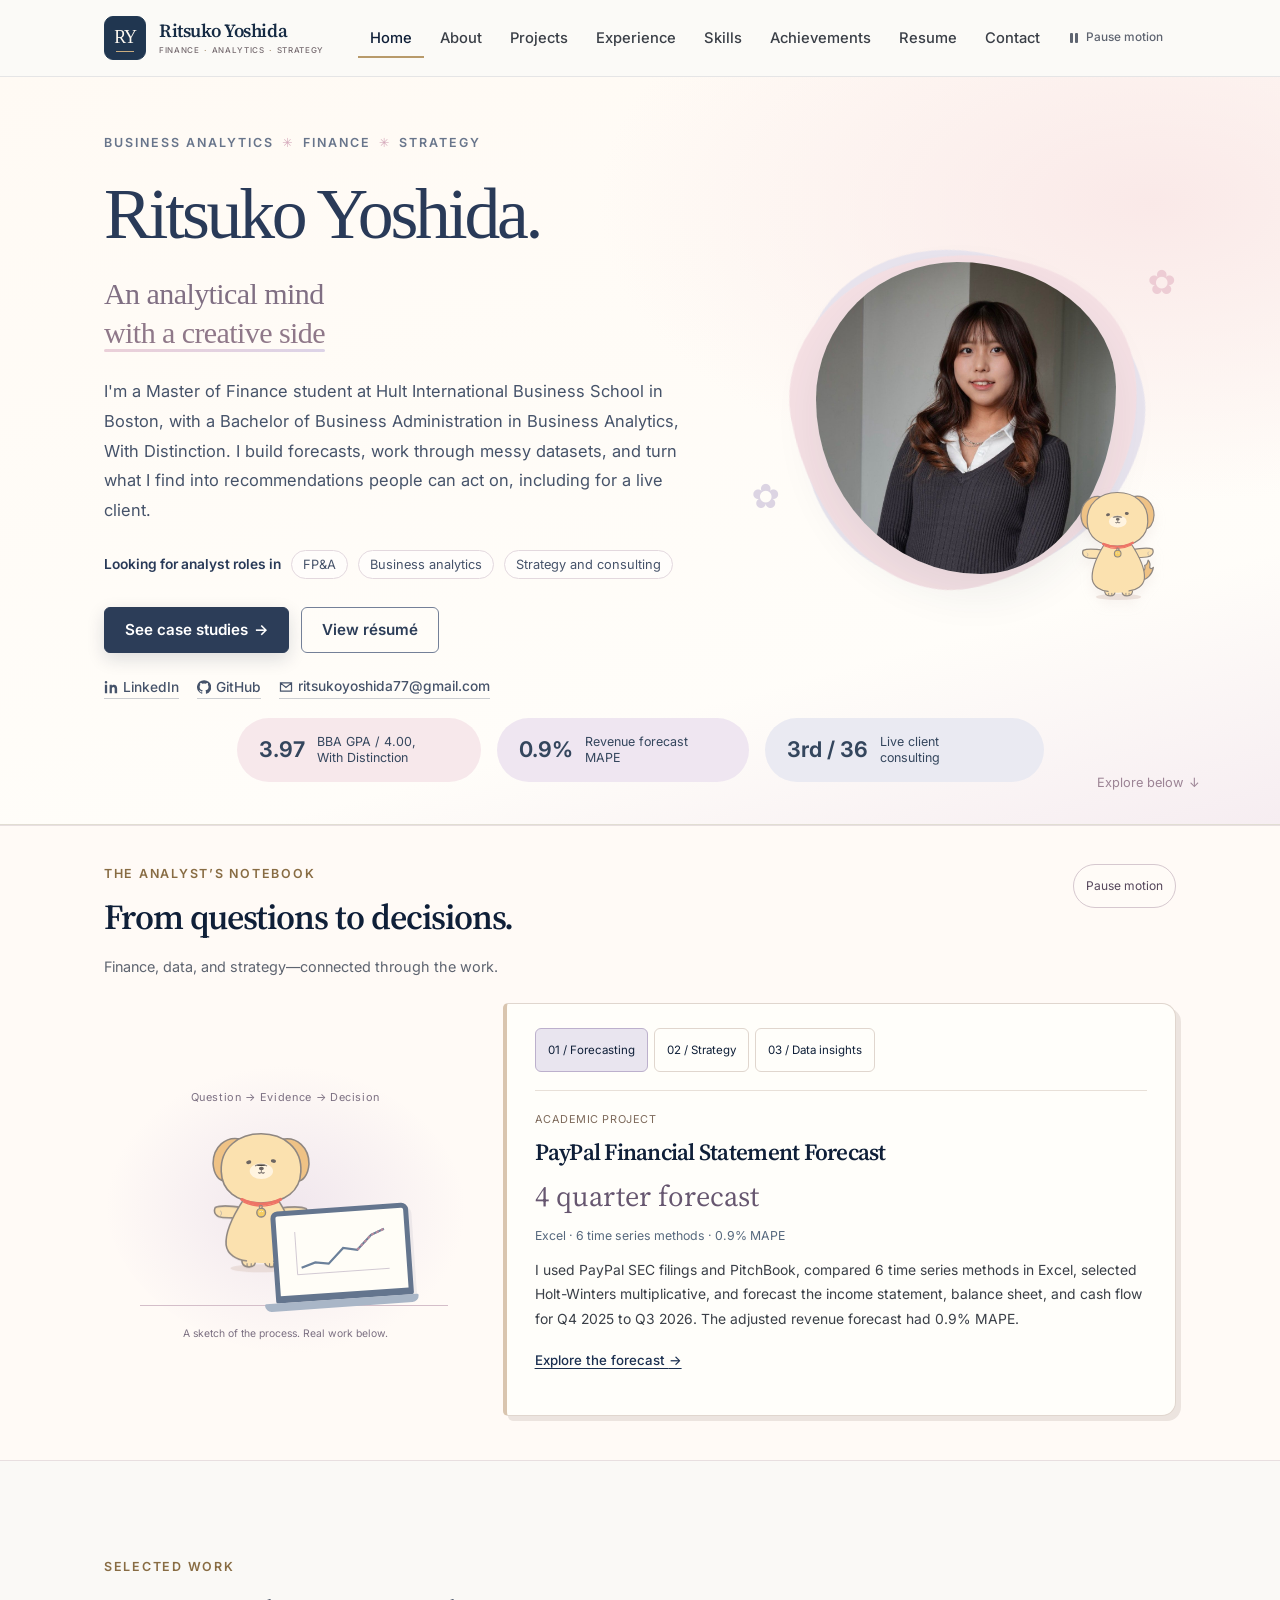
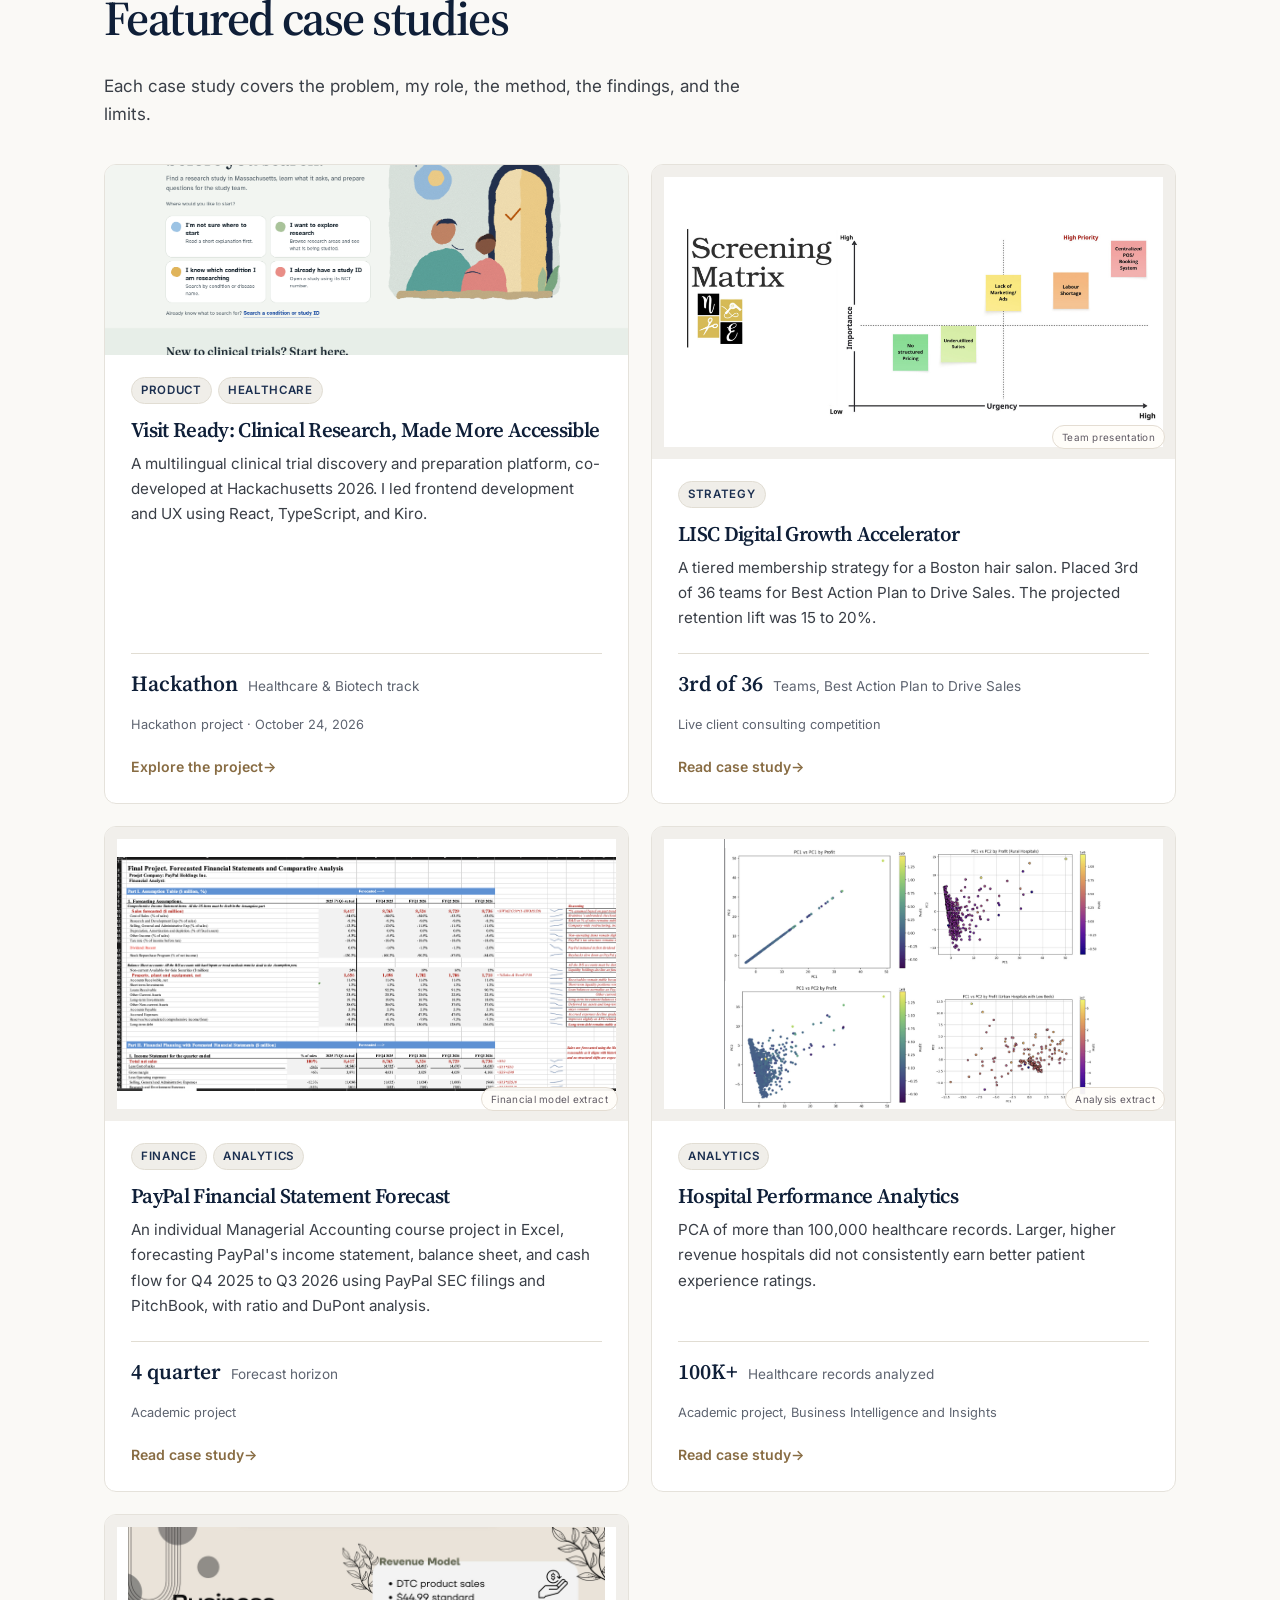
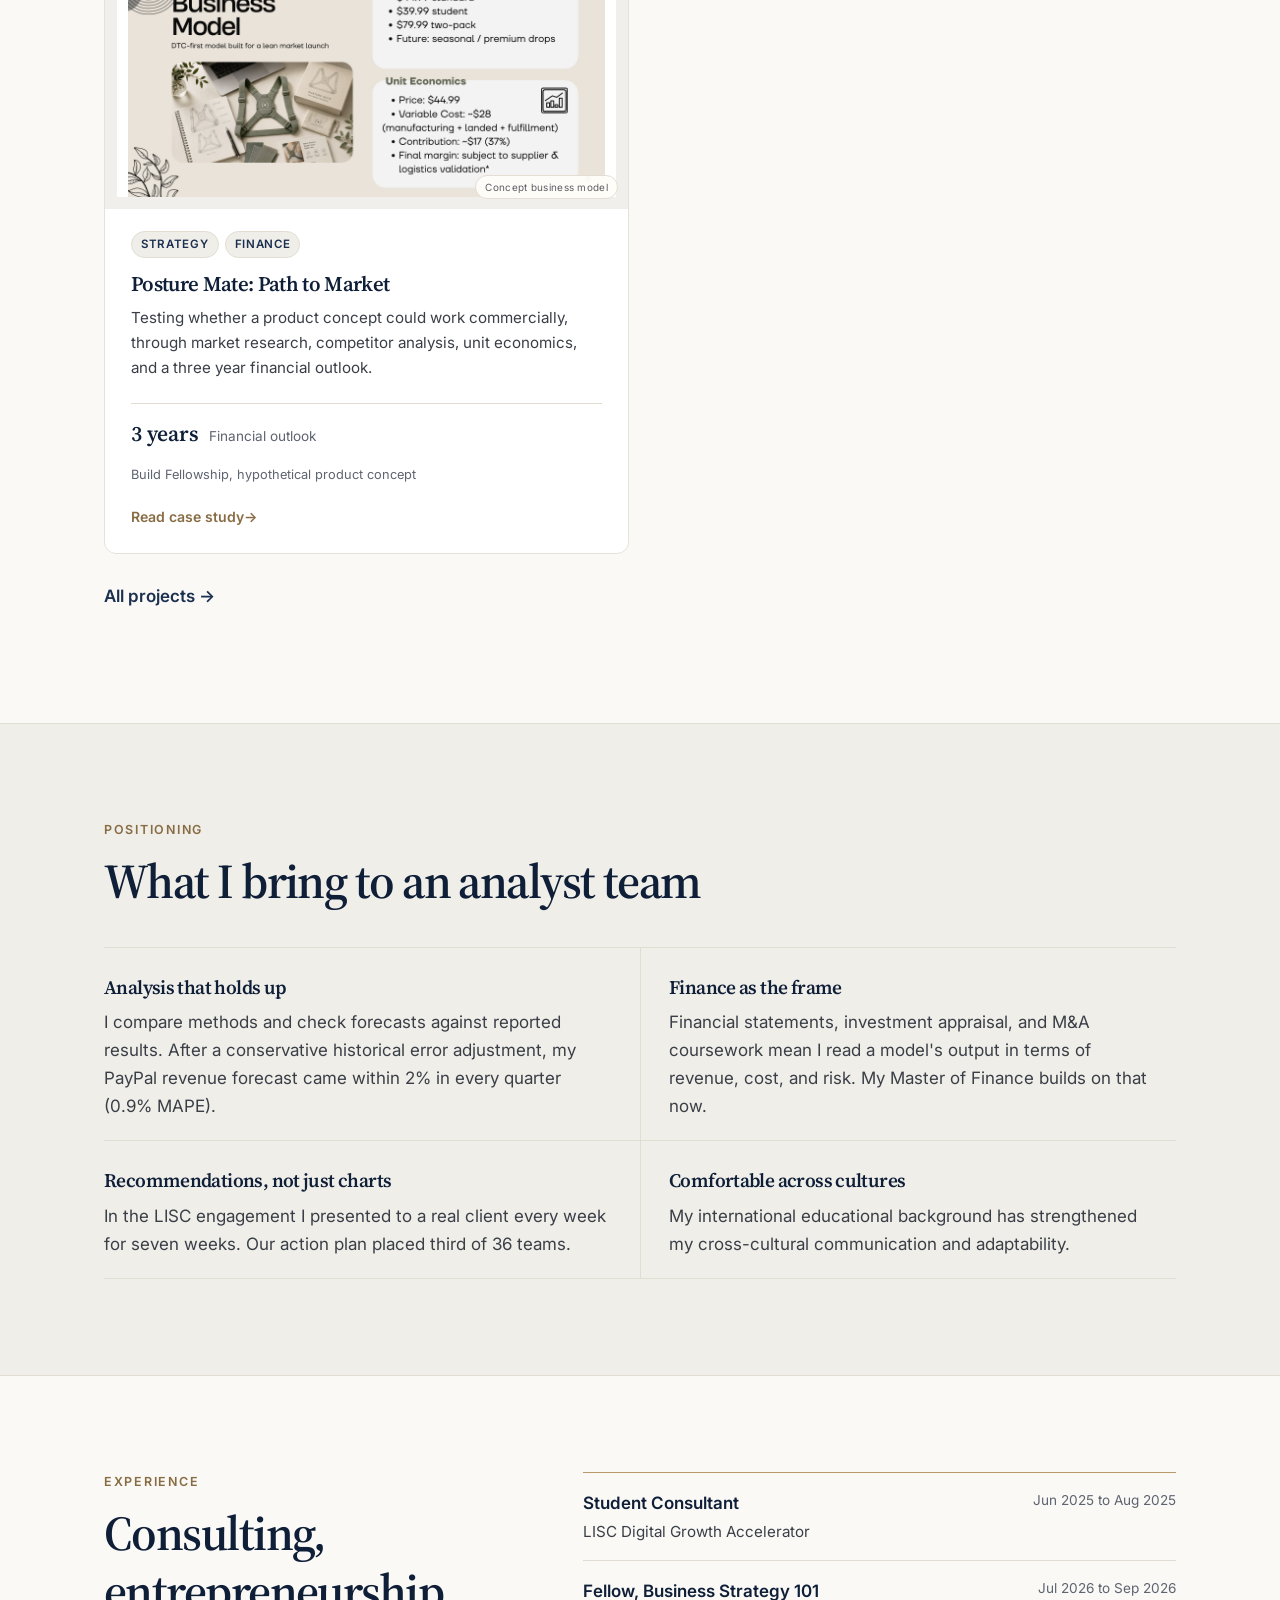
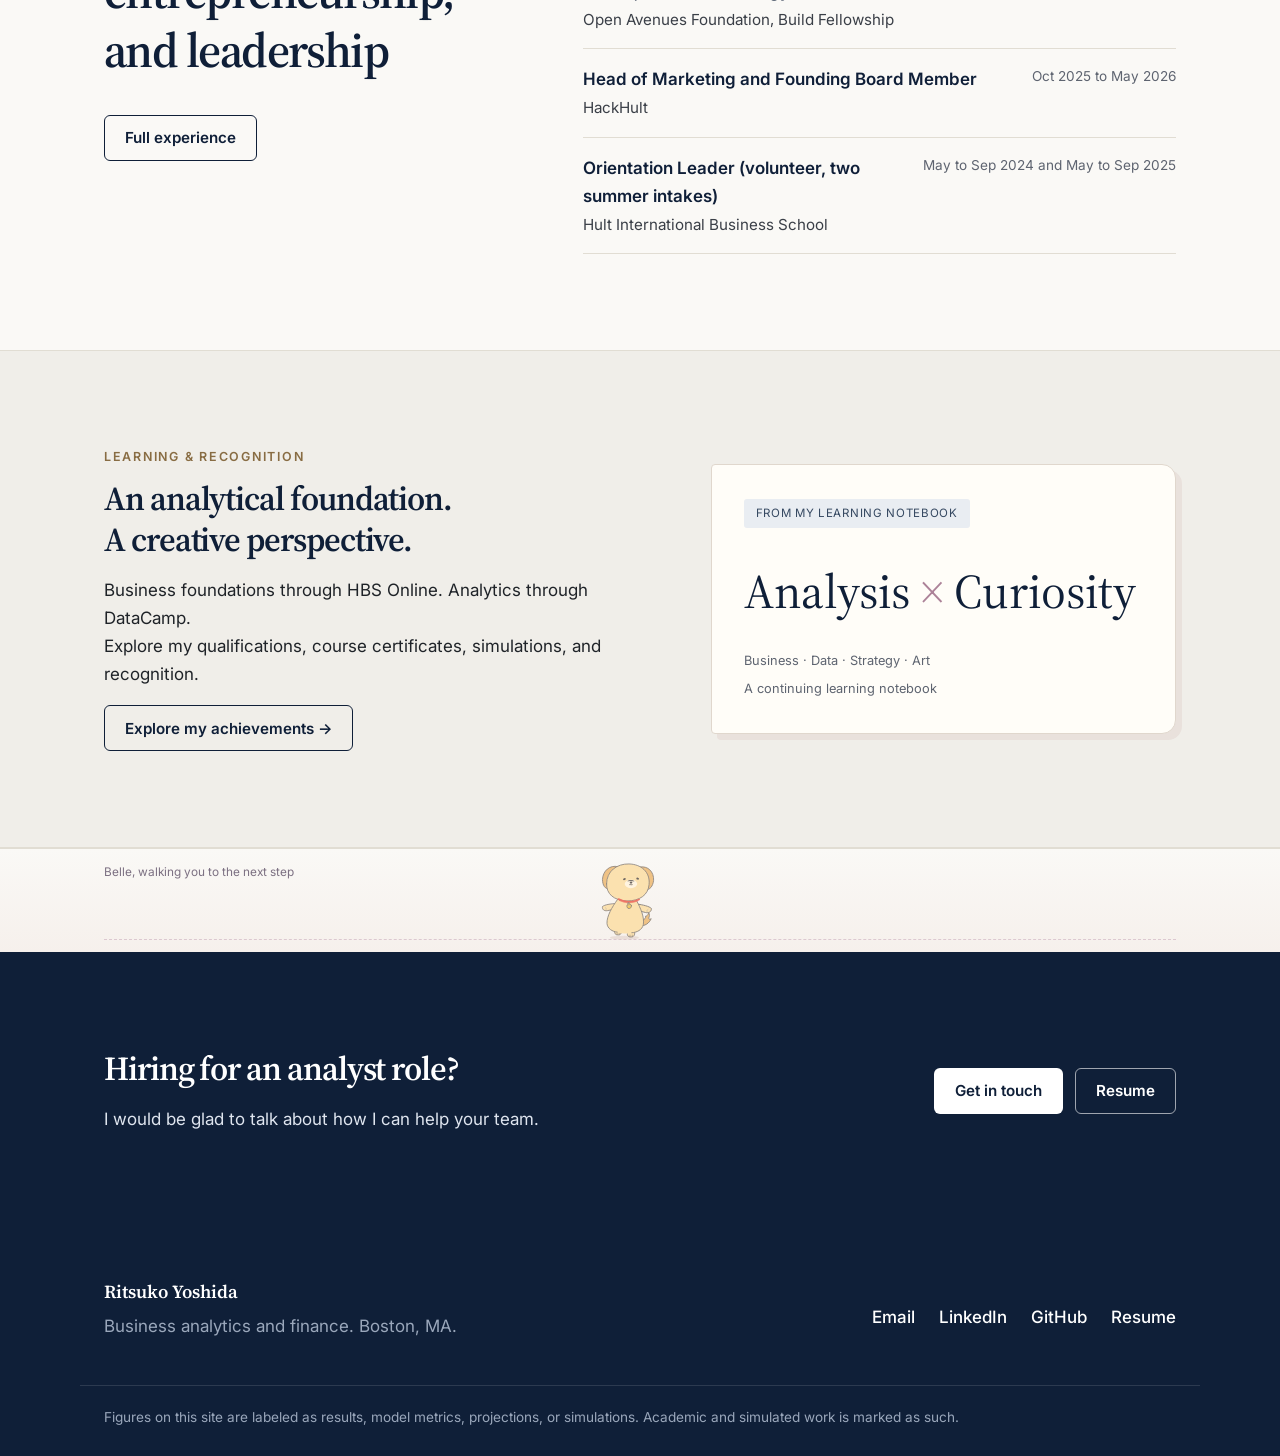
==== commit bcf47289: "Update homepage tagline" ====
--- a/index.html
+++ b/index.html
@@ -53,7 +53,7 @@
     <div class="kawaii-copy">
       <p class="eyebrow kawaii-eyebrow" data-enter>Business Analytics <span aria-hidden="true">✳</span> Finance <span aria-hidden="true">✳</span> Strategy</p>
       <h1 data-enter>Ritsuko Yoshida.</h1>
-      <p class="kawaii-tagline" data-enter>Curious by nature.<br><em>Analytical by practice.</em></p>
+      <p class="kawaii-tagline" data-enter>An analytical mind<br><em>with a creative side</em></p>
       <p class="kawaii-intro" data-enter>I'm a Master of Finance student at Hult International Business School in Boston, with a Bachelor of Business Administration in Business Analytics, With Distinction. I build forecasts, work through messy datasets, and turn what I find into recommendations people can act on, including for a live client.</p>
       <div class="hero-roles" data-enter><strong>Looking for analyst roles in</strong><ul aria-label="Target roles"><li>FP&amp;A</li><li>Business analytics</li><li>Strategy and consulting</li></ul></div>
       <div class="cta-row" data-enter><a class="btn btn-primary" href="#featured-work">See case studies <span aria-hidden="true">→</span></a><a class="btn btn-ghost" href="resume.html">View résumé</a></div>
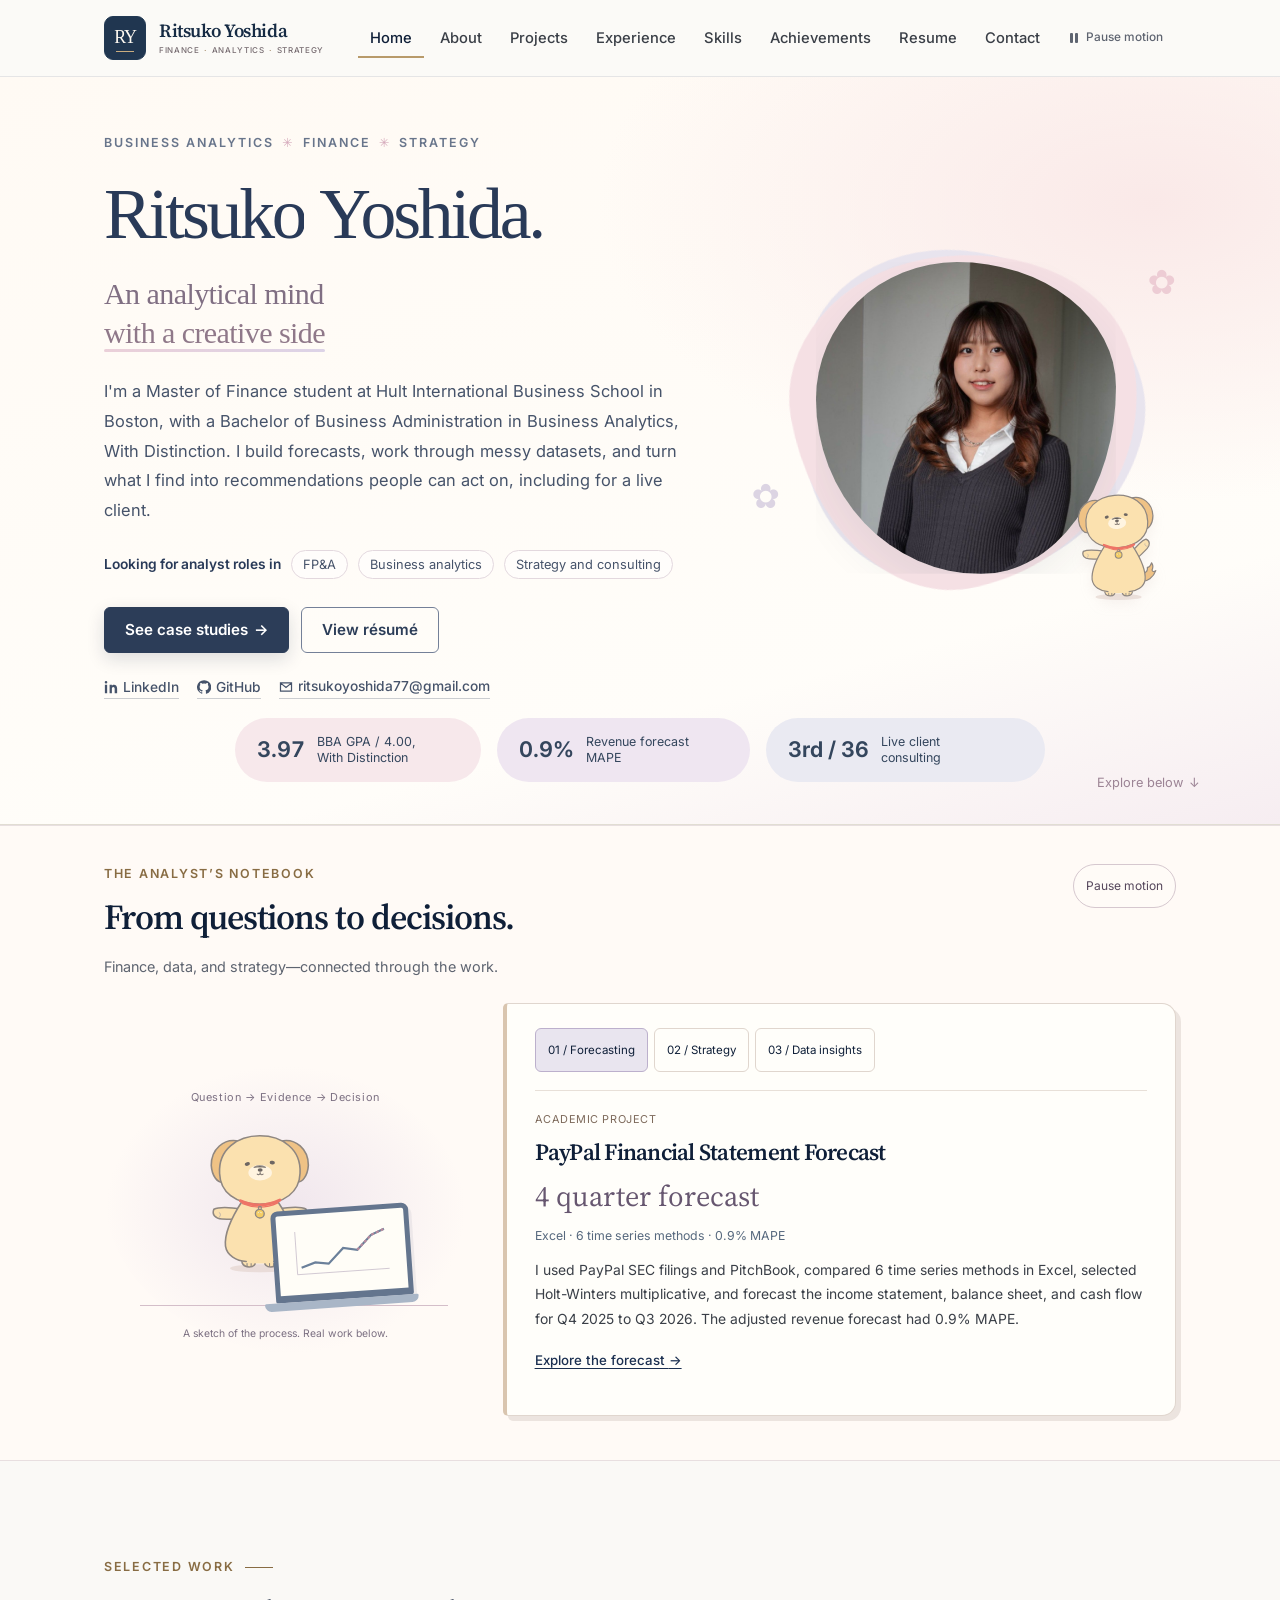
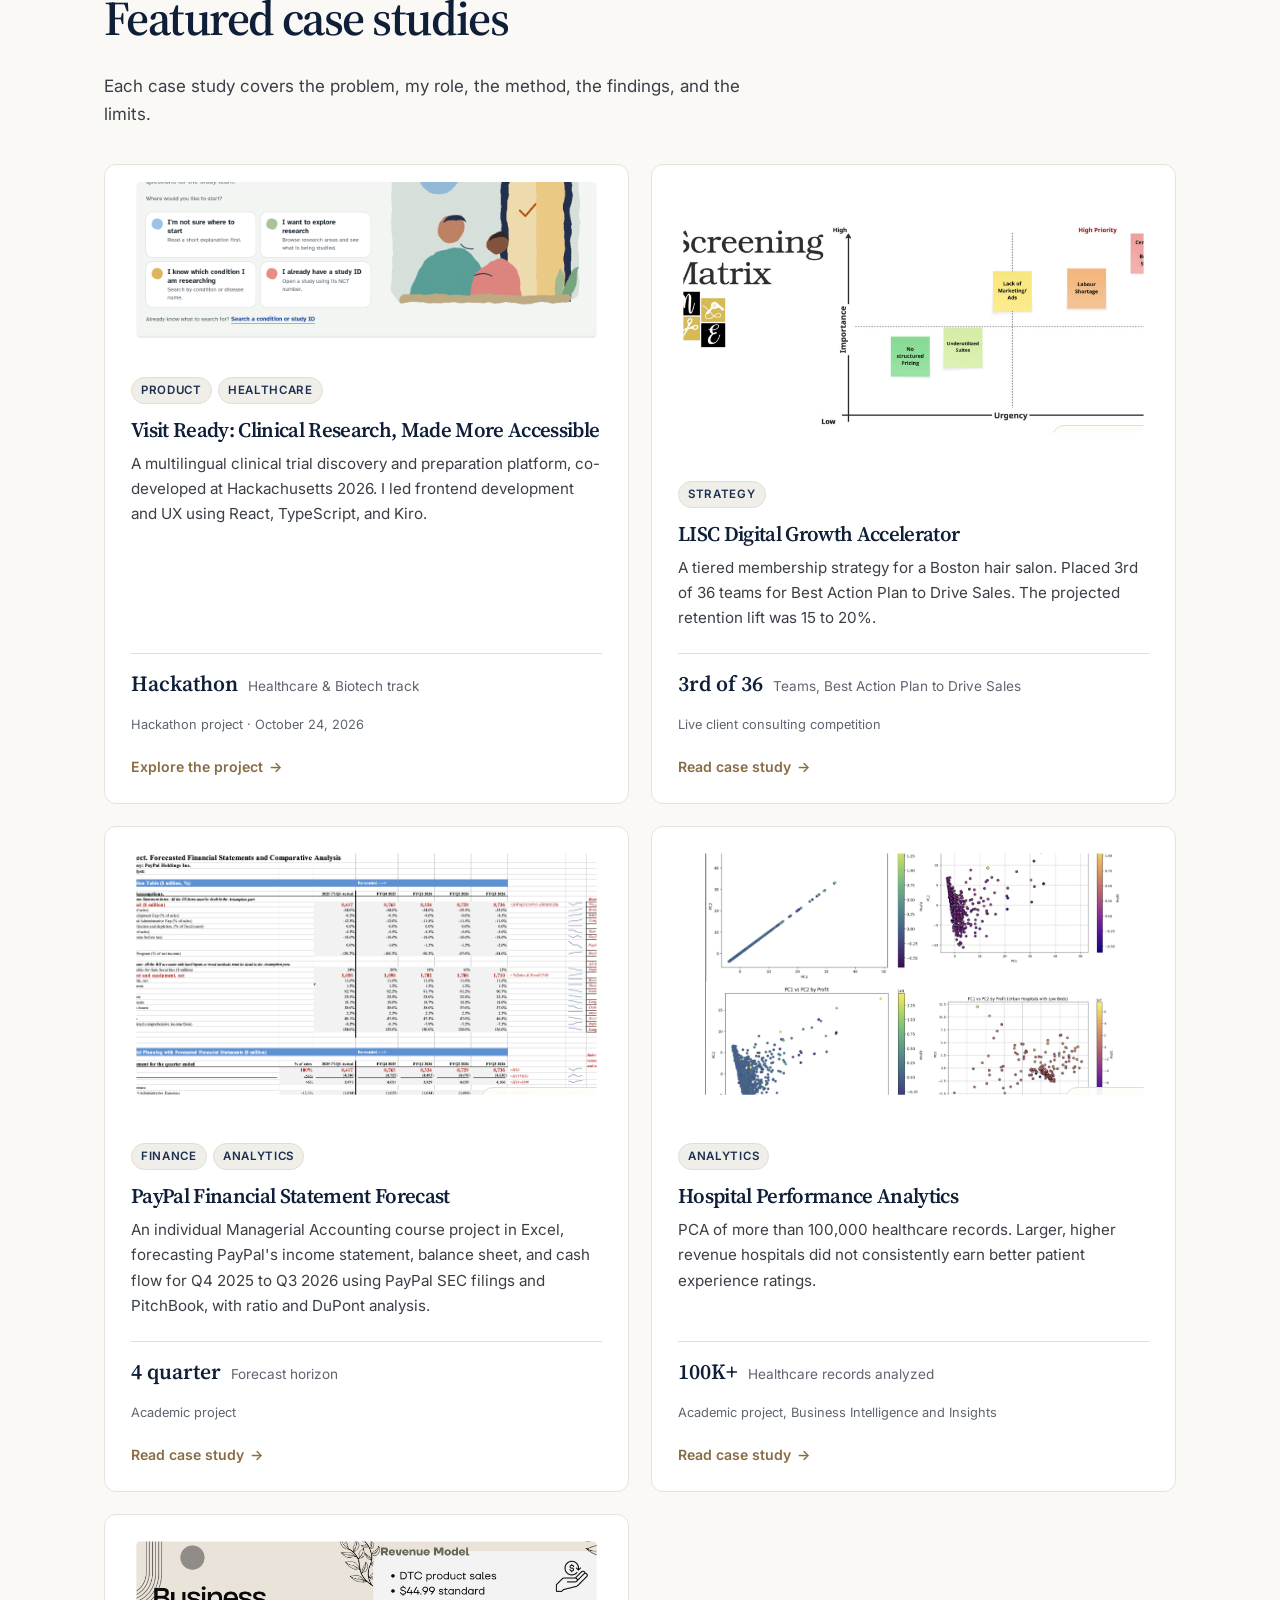
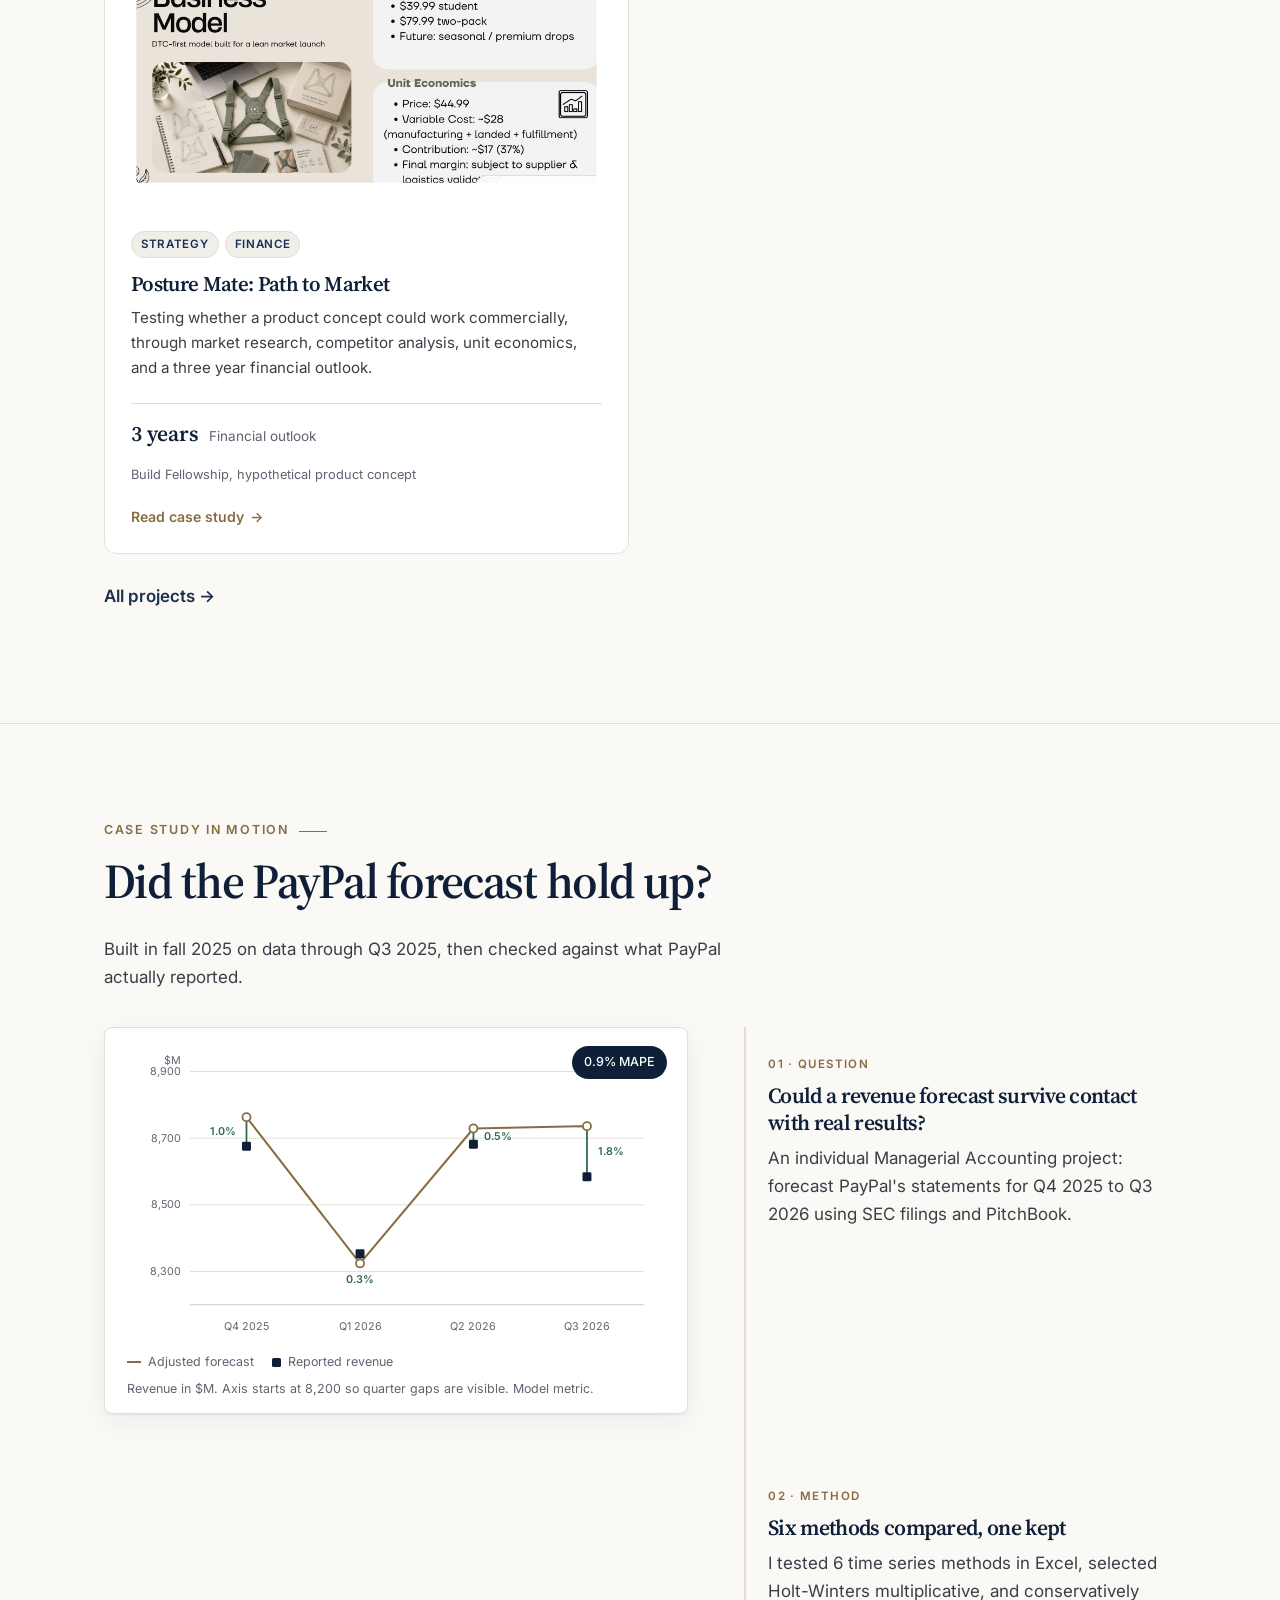
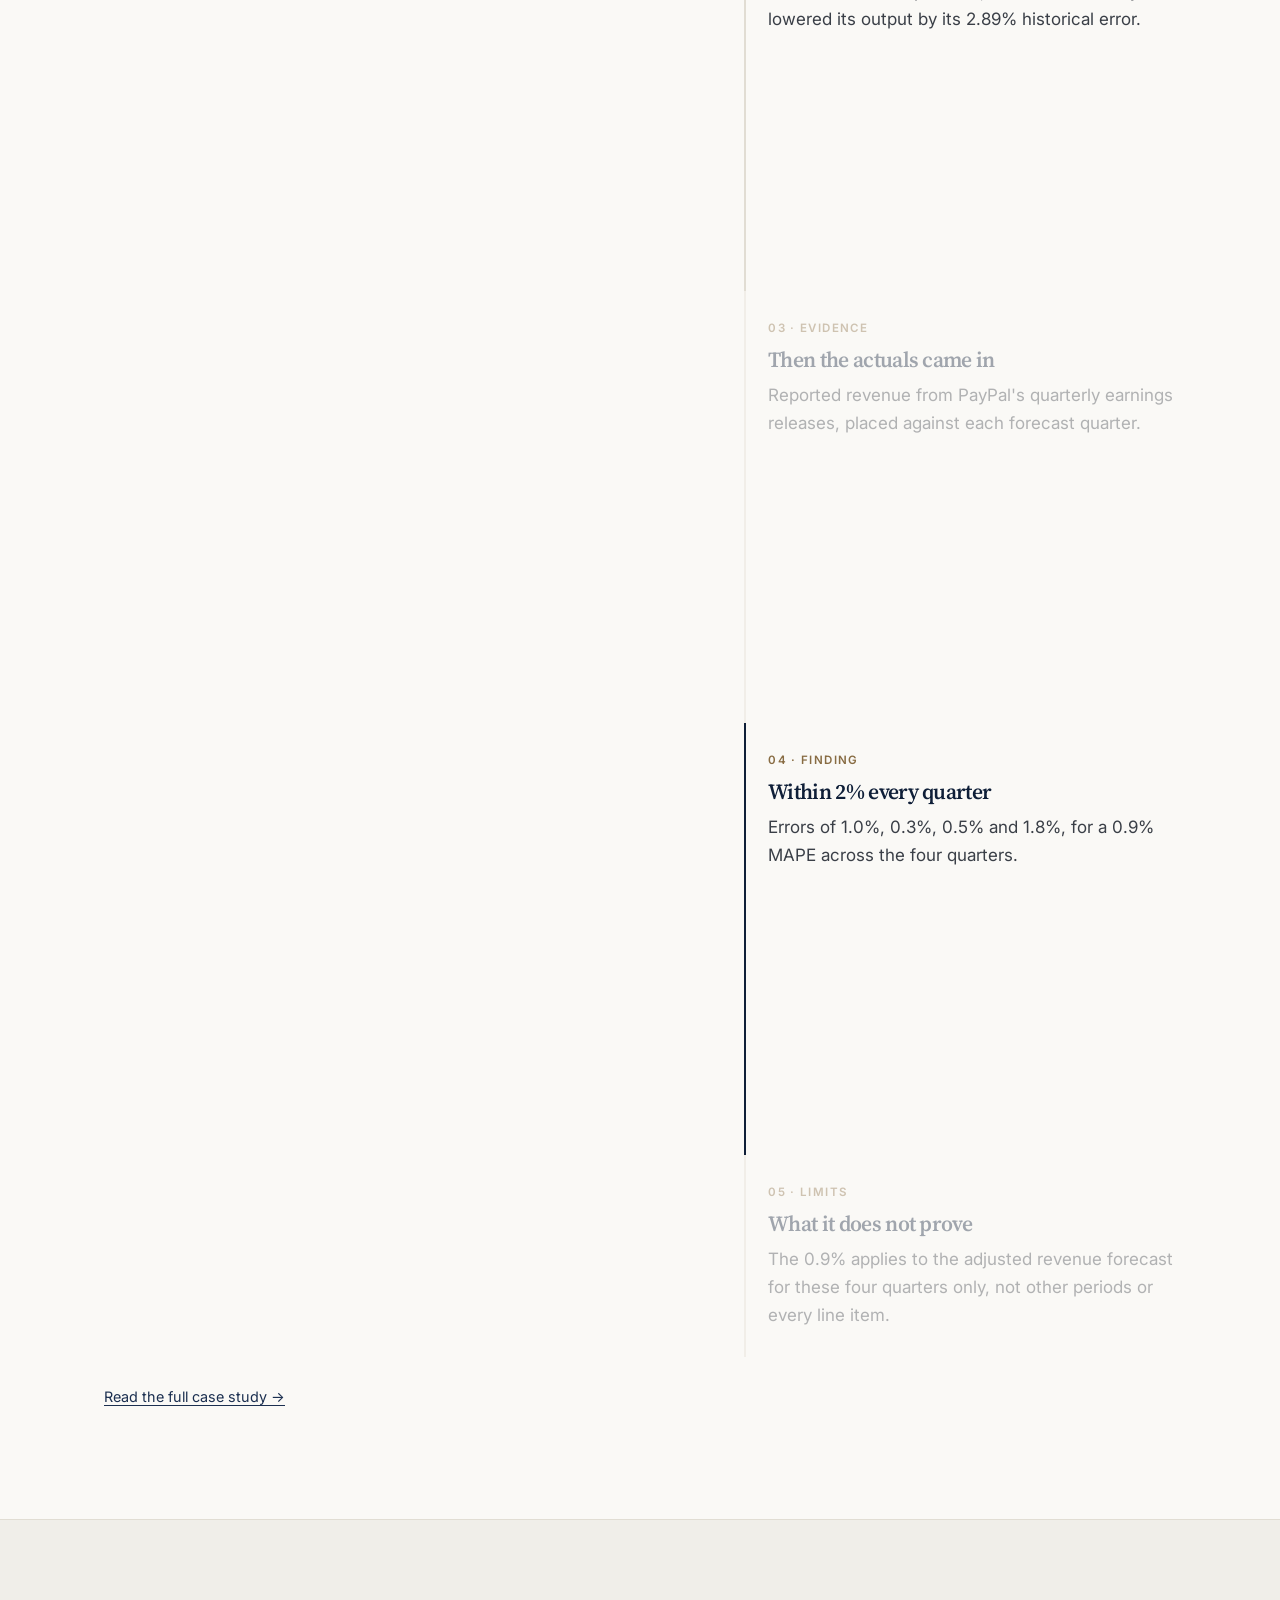
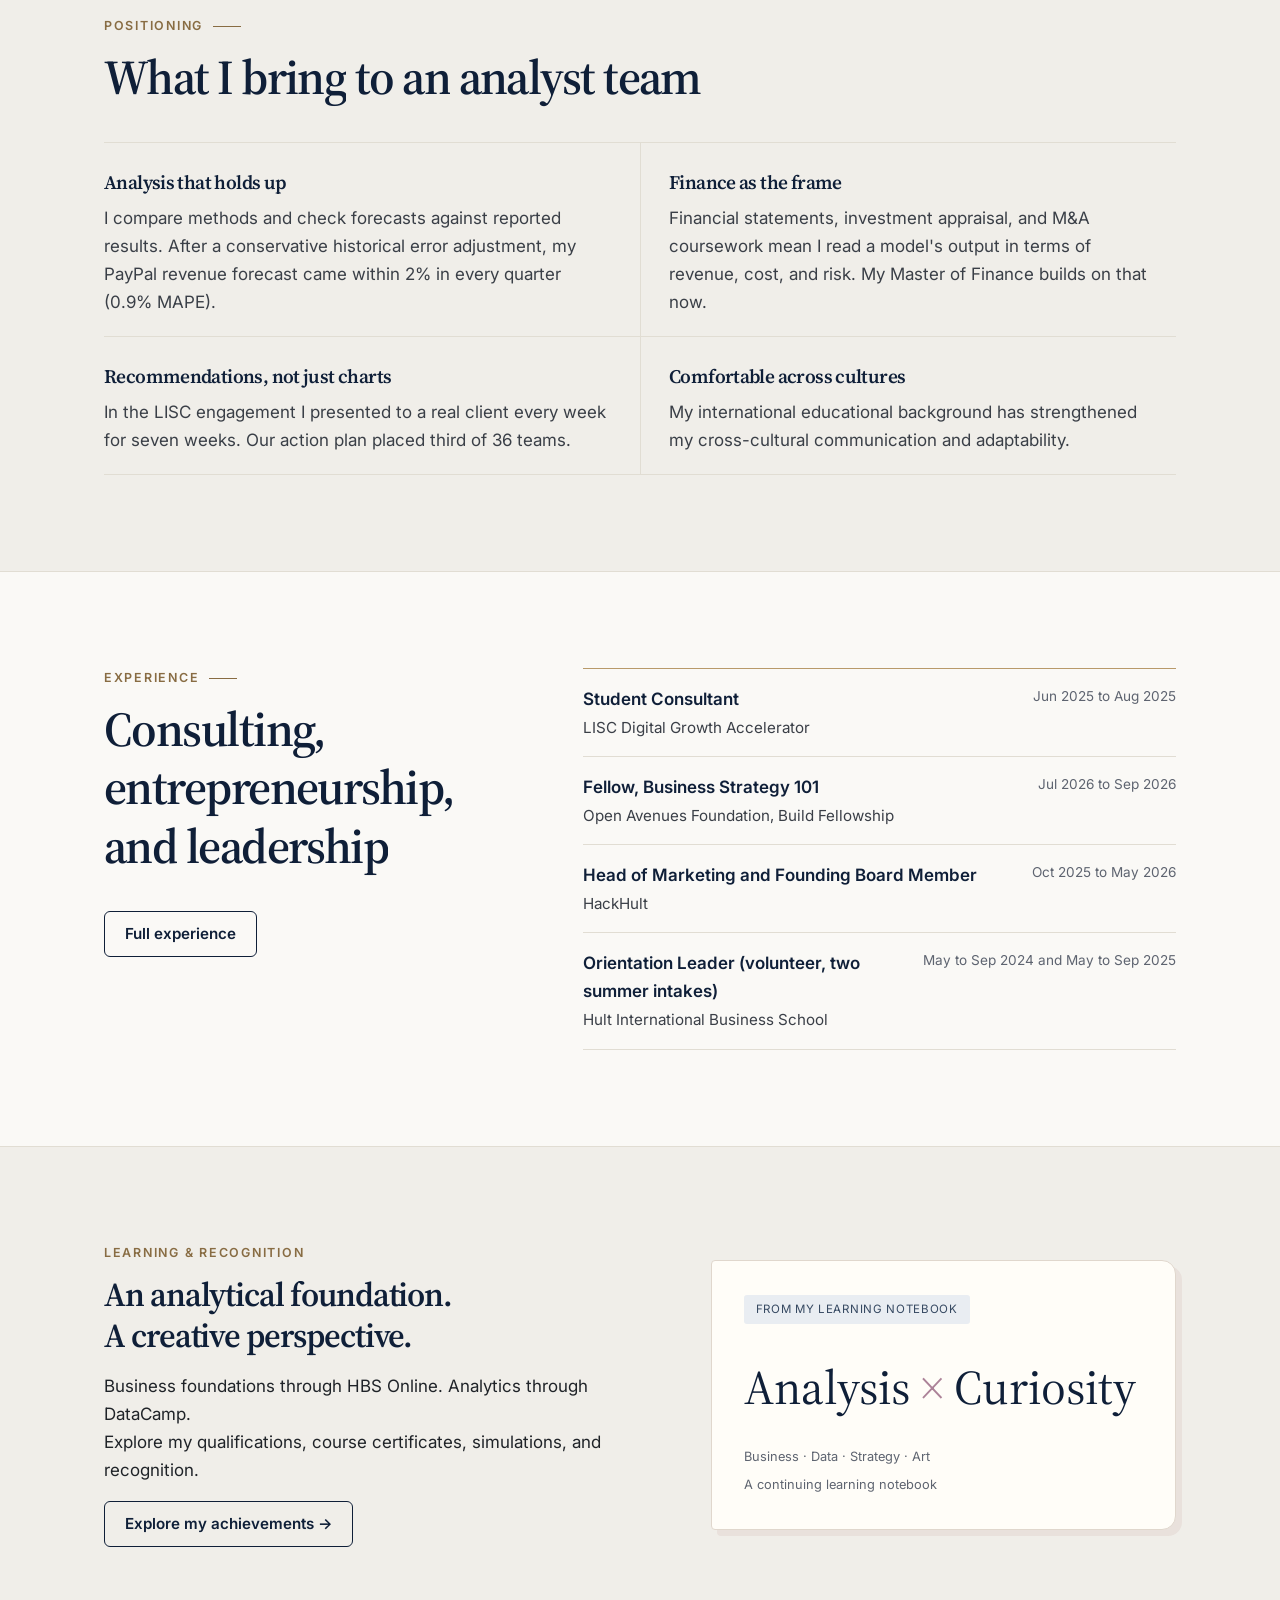
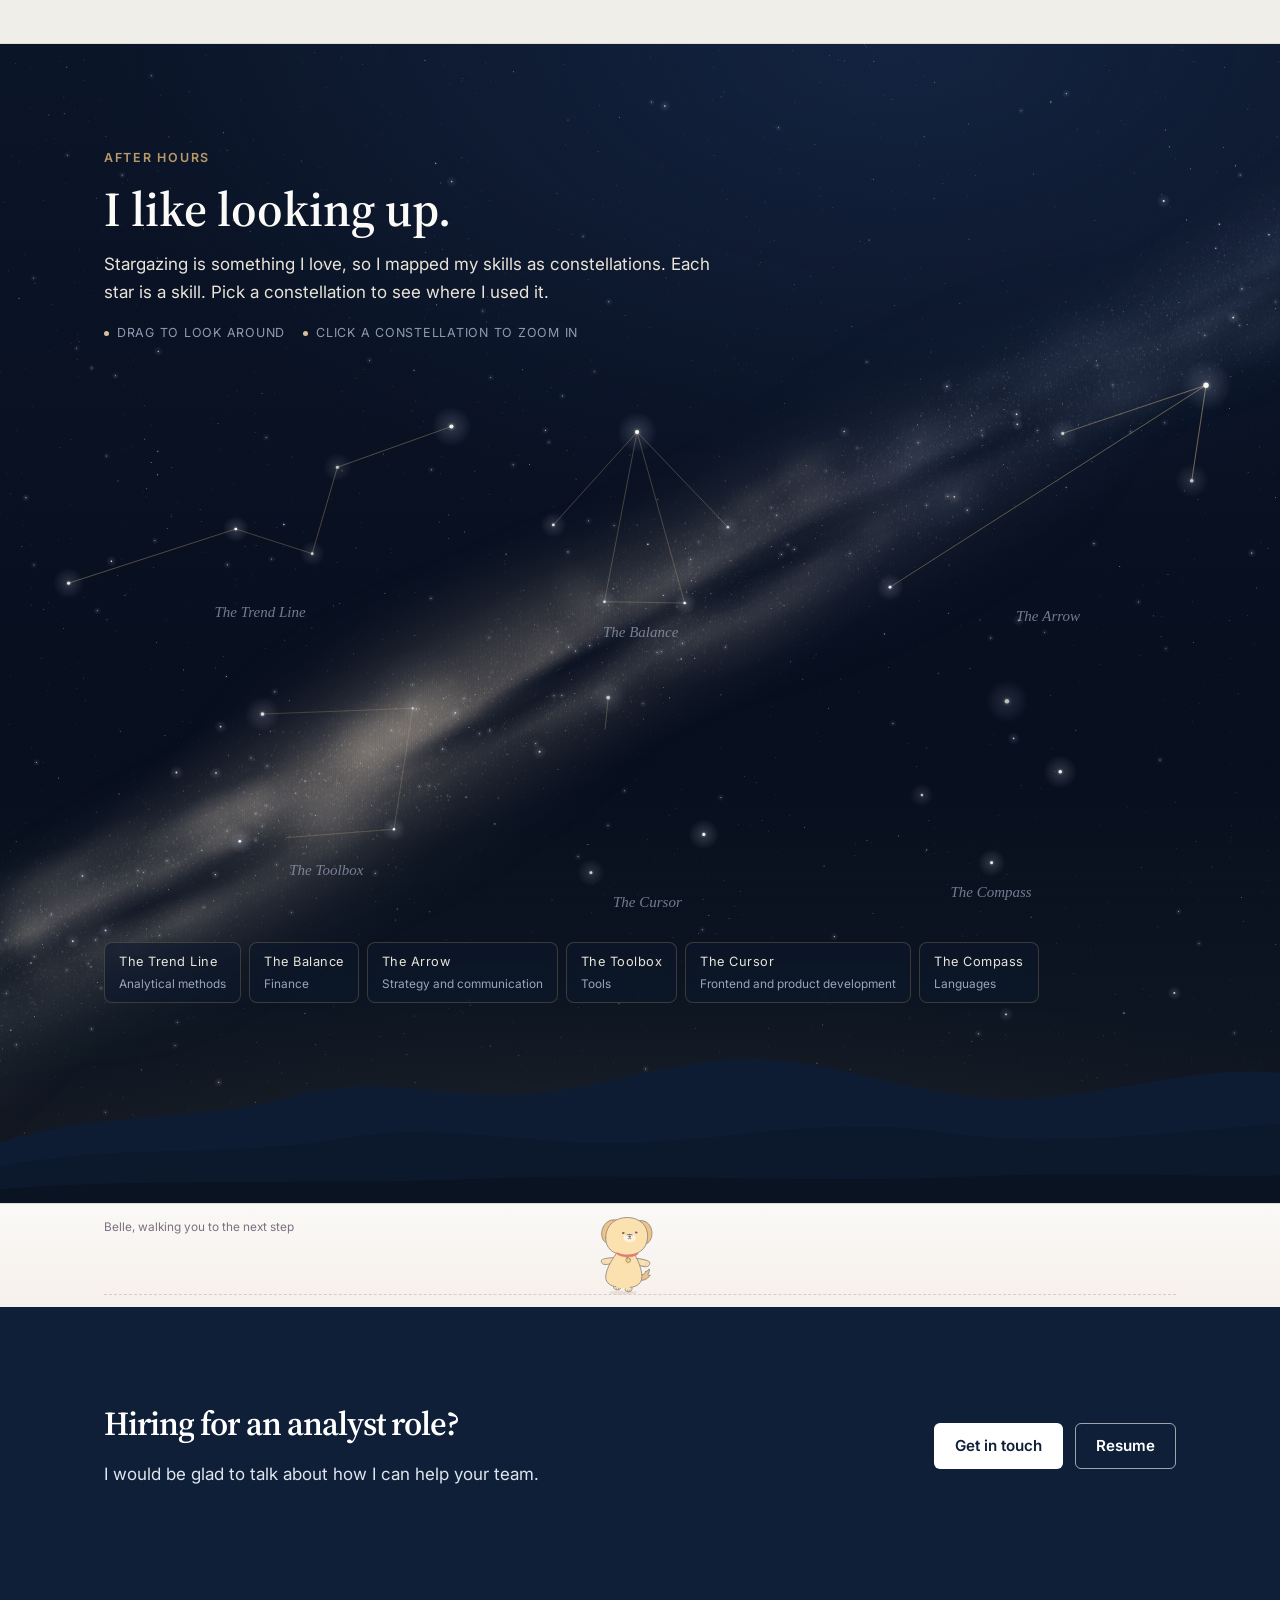
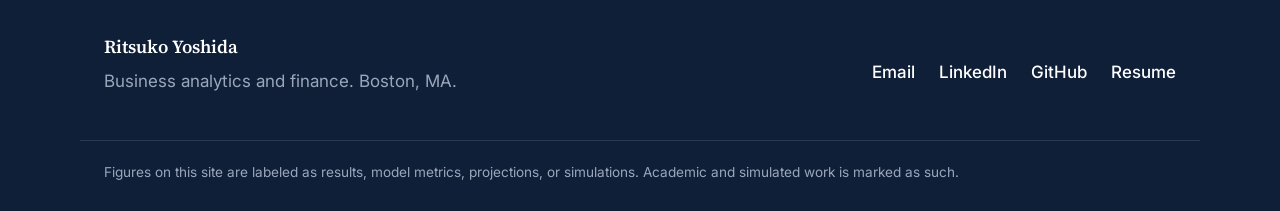
==== commit c21dafcb: "Install prepared portfolio motion upgrade and fix Belle pause behavior" ====
--- a/index.html
+++ b/index.html
@@ -19,15 +19,20 @@
 <link rel="preconnect" href="https://fonts.googleapis.com">
 <link rel="preconnect" href="https://fonts.gstatic.com" crossorigin>
 <link rel="stylesheet" href="https://fonts.googleapis.com/css2?family=Inter:wght@400;500;600&amp;family=Source+Serif+4:opsz,wght@8..60,500;8..60,600&amp;display=swap">
-<link rel="stylesheet" href="assets/css/styles.css?v=20261026-motion">
-<link rel="stylesheet" href="assets/css/belle-model.css?v=20261026-motion">
-<script defer src="assets/js/main.js?v=20261026-motion"></script>
-<script defer src="assets/js/motion.js?v=20261026-motion"></script>
-<script defer src="assets/js/belle.js?v=20261026-motion"></script>
+<link rel="stylesheet" href="assets/css/styles.css?v=20261105-motion">
+<link rel="stylesheet" href="assets/css/belle-model.css?v=20261105-motion">
+<script defer src="assets/js/main.js?v=20261105-motion"></script>
+<script defer src="assets/js/motion.js?v=20261105-motion"></script>
+<script defer src="assets/js/belle.js?v=20261105-motion"></script>
 <script type="application/ld+json">{"@context": "https://schema.org", "@type": "Person", "name": "Ritsuko Yoshida", "jobTitle": "Master of Finance Student", "address": {"@type": "PostalAddress", "addressLocality": "Boston", "addressRegion": "MA", "addressCountry": "US"}, "alumniOf": {"@type": "CollegeOrUniversity", "name": "Hult International Business School"}, "knowsLanguage": ["Japanese", "English", "French", "Mandarin"], "knowsAbout": ["Business Analytics", "Financial Forecasting", "Financial Modeling", "Data Analysis", "Machine Learning", "Consulting"], "sameAs": ["https://www.linkedin.com/in/ritsuko-yoshida77/", "https://github.com/ritsuko-yosh"], "url": "https://ritsuko-yosh.github.io/"}</script>
-<link rel="stylesheet" href="assets/css/brand.css?v=20261026-motion">
-<link rel="stylesheet" href="assets/css/motion.css?v=20261026-motion">
-<link rel="stylesheet" href="assets/css/project-media.css?v=20261027-resume-alignment">
+<link rel="stylesheet" href="assets/css/brand.css?v=20261105-motion">
+<link rel="stylesheet" href="assets/css/motion.css?v=20261105-motion">
+<link rel="stylesheet" href="assets/css/project-media.css?v=20261105-motion">
+<link rel="stylesheet" href="assets/css/motion-upgrade.css?v=20261105-motion">
+<script defer src="assets/js/motion-upgrade.js?v=20261105-motion"></script>
+<link rel="stylesheet" href="assets/css/sky.css?v=20261105-motion">
+<script defer src="assets/js/sky.js?v=20261105-motion"></script>
+<script defer src="assets/js/belle-drag.js?v=20261105-motion"></script>
 </head>
 <body>
 <a class="skip" href="#main">Skip to content</a>
@@ -126,6 +131,27 @@
   </div>
 </section>
 
+
+<section class="pm-story" aria-labelledby="pm-story-h">
+  <div class="wrap">
+    <div class="section-head"><p class="eyebrow">Case study in motion</p><h2 id="pm-story-h">Did the PayPal forecast hold up?</h2><p class="lead-sm">Built in fall 2025 on data through Q3 2025, then checked against what PayPal actually reported.</p></div>
+    <div class="pm-story-grid">
+      <figure class="pm-story-visual" data-stage-target>
+        <span class="pm-badge">0.9% MAPE</span>
+        <svg class="pm-chart" viewBox="0 0 600 330" role="img" aria-labelledby="pm-chart-t pm-chart-d"><title id="pm-chart-t">PayPal revenue, forecast compared with reported, Q4 2025 to Q3 2026</title><desc id="pm-chart-d">Forecast within 2% of reported revenue in every quarter. Mean absolute percentage error 0.9%. Vertical axis starts at 8,200 million dollars.</desc><g class="pm-grid"><line x1="70" x2="576" y1="246.9" y2="246.9"/><text x="60" y="250.9" text-anchor="end">8,300</text><line x1="70" x2="576" y1="172.6" y2="172.6"/><text x="60" y="176.6" text-anchor="end">8,500</text><line x1="70" x2="576" y1="98.3" y2="98.3"/><text x="60" y="102.3" text-anchor="end">8,700</text><line x1="70" x2="576" y1="24.0" y2="24.0"/><text x="60" y="28.0" text-anchor="end">8,900</text><line class="pm-base" x1="70" x2="576" y1="284.0" y2="284.0"/><text x="133.2" y="312" text-anchor="middle">Q4 2025</text><text x="259.8" y="312" text-anchor="middle">Q1 2026</text><text x="386.2" y="312" text-anchor="middle">Q2 2026</text><text x="512.8" y="312" text-anchor="middle">Q3 2026</text><text class="pm-unit" x="60" y="16" text-anchor="end">$M</text></g><g class="pm-err"><line x1="133.2" x2="133.2" y1="74.9" y2="107.2" style="--i:0"/><text x="121.2" y="95.0" text-anchor="end" style="--i:0">1.0%</text><line x1="259.8" x2="259.8" y1="227.2" y2="237.9" style="--i:1"/><text x="259.8" y="259.9" text-anchor="middle" style="--i:1">0.3%</text><line x1="386.2" x2="386.2" y1="87.5" y2="105.0" style="--i:2"/><text x="398.2" y="100.2" text-anchor="start" style="--i:2">0.5%</text><line x1="512.8" x2="512.8" y1="84.9" y2="141.4" style="--i:3"/><text x="524.8" y="117.1" text-anchor="start" style="--i:3">1.8%</text></g><polyline class="pm-fc" pathLength="1" points="133.2,74.9 259.8,237.9 386.2,87.5 512.8,84.9"/><g class="pm-fc-dots"><circle cx="133.2" cy="74.9" r="4.5" style="--i:0"/><circle cx="259.8" cy="237.9" r="4.5" style="--i:1"/><circle cx="386.2" cy="87.5" r="4.5" style="--i:2"/><circle cx="512.8" cy="84.9" r="4.5" style="--i:3"/></g><g class="pm-rep"><rect x="128.2" y="102.2" width="10" height="10" rx="1.5" style="--i:0"/><rect x="254.8" y="222.2" width="10" height="10" rx="1.5" style="--i:1"/><rect x="381.2" y="100.0" width="10" height="10" rx="1.5" style="--i:2"/><rect x="507.8" y="136.4" width="10" height="10" rx="1.5" style="--i:3"/></g></svg>
+        <figcaption><span class="pm-key"><i></i>Adjusted forecast</span><span class="pm-key"><i class="sq"></i>Reported revenue</span><span class="pm-axis-note">Revenue in $M. Axis starts at 8,200 so quarter gaps are visible. Model metric.</span></figcaption>
+      </figure>
+      <ol class="pm-steps">
+        <li class="pm-step" data-step="1"><span class="pm-n">01 · Question</span><h3>Could a revenue forecast survive contact with real results?</h3><p>An individual Managerial Accounting project: forecast PayPal's statements for Q4 2025 to Q3 2026 using SEC filings and PitchBook.</p></li>
+        <li class="pm-step" data-step="2"><span class="pm-n">02 · Method</span><h3>Six methods compared, one kept</h3><p>I tested 6 time series methods in Excel, selected Holt-Winters multiplicative, and conservatively lowered its output by its 2.89% historical error.</p></li>
+        <li class="pm-step" data-step="3"><span class="pm-n">03 · Evidence</span><h3>Then the actuals came in</h3><p>Reported revenue from PayPal's quarterly earnings releases, placed against each forecast quarter.</p></li>
+        <li class="pm-step" data-step="4"><span class="pm-n">04 · Finding</span><h3>Within 2% every quarter</h3><p>Errors of 1.0%, 0.3%, 0.5% and 1.8%, for a 0.9% MAPE across the four quarters.</p></li>
+        <li class="pm-step" data-step="5"><span class="pm-n">05 · Limits</span><h3>What it does not prove</h3><p>The 0.9% applies to the adjusted revenue forecast for these four quarters only, not other periods or every line item.</p></li>
+      </ol>
+    </div>
+    <p class="pm-story-foot"><a href="projects/paypal-revenue-forecast.html">Read the full case study <span aria-hidden="true">→</span></a></p>
+  </div>
+</section>
 <section class="band band-alt">
   <div class="wrap">
     <div class="section-head"><p class="eyebrow">Positioning</p><h2>What I bring to an analyst team</h2></div>
@@ -147,6 +173,22 @@
 <div><p class="eyebrow">Learning &amp; recognition</p><h2>An analytical foundation.<br>A creative perspective.</h2><p>Business foundations through HBS Online. Analytics through DataCamp.<br>Explore my qualifications, course certificates, simulations, and recognition.</p><a class="btn btn-ghost" href="achievements.html">Explore my achievements →</a></div>
 <div class="credential-preview-note"><span class="credential-tab">From my learning notebook</span><p>Analysis <span aria-hidden="true">×</span> Curiosity</p><span>Business · Data · Strategy · Art<br>A continuing learning notebook</span></div>
 </div></section>
+
+<section class="sky" aria-labelledby="sky-h">
+  <canvas class="sky-canvas" aria-hidden="true"></canvas>
+  <div class="wrap sky-inner">
+    <div class="sky-head">
+      <p class="eyebrow sky-eyebrow">After hours</p>
+      <h2 id="sky-h">I like looking up.</h2>
+      <p>Stargazing is something I love, so I mapped my skills as constellations. Each star is a skill. Pick a constellation to see where I used it.</p>
+      <p class="sky-hint"><span>Drag to look around</span><span>Click a constellation to zoom in</span></p>
+    </div>
+    <div class="sky-map"><div id="sky-panel" class="sky-panel" aria-live="polite" hidden></div><div class="sky-clip"><div class="sky-stage" aria-hidden="true"></div></div></div>
+    <ul class="sky-chips" aria-label="Skill constellations"><li><a class="sky-chip" href="skills.html" data-id="trend">The Trend Line<span>Analytical methods</span></a></li><li><a class="sky-chip" href="skills.html" data-id="balance">The Balance<span>Finance</span></a></li><li><a class="sky-chip" href="skills.html" data-id="arrow">The Arrow<span>Strategy and communication</span></a></li><li><a class="sky-chip" href="skills.html" data-id="toolbox">The Toolbox<span>Tools</span></a></li><li><a class="sky-chip" href="skills.html" data-id="cursor">The Cursor<span>Frontend and product development</span></a></li><li><a class="sky-chip" href="skills.html" data-id="compass">The Compass<span>Languages</span></a></li></ul>
+  </div>
+  <svg class="sky-horizon" viewBox="0 0 1440 220" preserveAspectRatio="none" aria-hidden="true" focusable="false"><path class="h1" d="M0 150 C120 110 220 128 330 96 C430 68 520 104 610 92 C720 78 790 40 900 58 C1010 76 1080 110 1190 96 C1290 84 1370 60 1440 70 V220 H0Z"/><path class="h2" d="M0 178 C140 150 260 168 380 146 C500 124 600 156 720 150 C860 142 940 120 1060 138 C1180 156 1300 140 1440 128 V220 H0Z"/><path class="h3" d="M0 204 C180 190 360 200 540 192 C720 184 900 198 1080 190 C1260 182 1360 192 1440 188 V220 H0Z"/></svg>
+  <script type="application/json" id="sky-data">{"trend": {"name": "The Trend Line", "group": "Analytical methods", "skills": [{"s": "Time series comparison and Holt-Winters forecasting", "w": "PayPal Financial Statement Forecast", "href": "projects/paypal-revenue-forecast.html"}, {"s": "Forecast accuracy testing (MAPE)", "w": "PayPal Financial Statement Forecast", "href": "projects/paypal-revenue-forecast.html"}, {"s": "Principal Component Analysis", "w": "Hospital Performance Analytics", "href": "projects/hospital-performance-analytics.html"}, {"s": "Statistical and exploratory data analysis", "w": "Hospital Performance Analytics", "href": "projects/hospital-performance-analytics.html"}, {"s": "Classification models and feature selection", "w": "Coursework, not yet written up", "href": null}], "lang": false, "depth": 0.9, "stars": [[70.0, 205.0, 2.8], [130.0, 152.0, 2.8], [188.0, 172.0, 2.8], [252.0, 112.0, 2.8], [322.0, 66.0, 4.2]], "lines": [[0, 1], [1, 2], [2, 3], [3, 4]], "labels": ["Holt-Winters forecasting", "MAPE testing", "PCA", "Exploratory analysis", "Classification"]}, "balance": {"name": "The Balance", "group": "Finance", "skills": [{"s": "Financial statement analysis (SEC filings)", "w": "PayPal Financial Statement Forecast", "href": "projects/paypal-revenue-forecast.html"}, {"s": "Income statement, balance sheet, and cash flow forecasting", "w": "PayPal Financial Statement Forecast", "href": "projects/paypal-revenue-forecast.html"}, {"s": "Ratio and DuPont analysis", "w": "PayPal Financial Statement Forecast", "href": "projects/paypal-revenue-forecast.html"}, {"s": "Pricing and unit economics", "w": "Posture Mate: Path to Market", "href": "projects/posture-mate-business-case.html"}, {"s": "Investment appraisal and M&A analysis", "w": "Coursework, not yet written up", "href": null}], "lang": false, "depth": 0.55, "stars": [[480.0, 70.0, 4.2], [402.0, 146.0, 2.8], [558.0, 146.0, 2.8], [444.0, 214.0, 2.8], [516.0, 214.0, 2.8]], "lines": [[0, 1], [0, 2], [0, 3], [0, 4], [3, 4]], "labels": ["Statement analysis", "3 statement forecasting", "Ratios and DuPont", "Unit economics", "M&A analysis"]}, "arrow": {"name": "The Arrow", "group": "Strategy and communication", "skills": [{"s": "Market research and competitor analysis", "w": "Posture Mate: Path to Market", "href": "projects/posture-mate-business-case.html"}, {"s": "Customer behavior and retention analysis", "w": "LISC Digital Growth Accelerator", "href": "projects/lisc-digital-growth-accelerator.html"}, {"s": "Client consulting and weekly stakeholder updates", "w": "LISC Digital Growth Accelerator", "href": "projects/lisc-digital-growth-accelerator.html"}, {"s": "Go to market strategy", "w": "Posture Mate: Path to Market", "href": "projects/posture-mate-business-case.html"}], "lang": false, "depth": 1.0, "stars": [[694.0, 204.0, 2.8], [812.0, 90.0, 2.8], [866.0, 140.0, 2.8], [876.0, 76.0, 4.2]], "lines": [[0, 3], [3, 1], [3, 2]], "labels": ["Market research", "Retention analysis", "Client consulting", "Go to market"]}, "toolbox": {"name": "The Toolbox", "group": "Tools", "skills": [{"s": "Excel", "w": "PayPal Financial Statement Forecast", "href": "projects/paypal-revenue-forecast.html"}, {"s": "Python (Google Colab)", "w": "Coursework, not yet written up", "href": null}, {"s": "Tableau", "w": "Coursework, not yet written up", "href": null}, {"s": "SQL", "w": "Coursework, not yet written up", "href": null}], "lang": false, "depth": 0.45, "stars": [[108.0, 322.0, 4.2], [232.0, 322.0, 2.8], [232.0, 436.0, 2.8], [108.0, 436.0, 2.8]], "lines": [[0, 1], [1, 2], [2, 3], [3, 0]], "labels": ["Excel", "Python", "Tableau", "SQL"]}, "cursor": {"name": "The Cursor", "group": "Frontend and product development", "skills": [{"s": "React and TypeScript frontend development", "w": "Visit Ready", "href": "projects/visit-ready.html"}, {"s": "UX design and multilingual user journeys", "w": "Visit Ready: Open Door interface and Topic Garden", "href": "projects/visit-ready.html"}, {"s": "API integration, testing, and deployment", "w": "Visit Ready: ClinicalTrials.gov pipeline and GitHub Pages", "href": "projects/visit-ready.html"}], "lang": false, "depth": 0.8, "stars": [[446.0, 304.0, 4.2], [446.0, 440.0, 2.8], [540.0, 396.0, 2.8]], "lines": [[0, 1], [1, 2], [2, 0]], "labels": ["React and TypeScript", "UX design", "API integration"]}, "compass": {"name": "The Compass", "group": "Languages", "skills": [{"s": "Japanese", "w": "Native", "href": null}, {"s": "English", "w": "Fluent", "href": null}, {"s": "French", "w": "B1 (Intermediate)", "href": null}, {"s": "Mandarin", "w": "Beginner, currently studying", "href": null}], "lang": true, "depth": 0.65, "stars": [[800.0, 302.0, 4.6], [880.0, 378.0, 4.0], [800.0, 454.0, 3.1], [720.0, 378.0, 2.4]], "lines": [[0, 1], [1, 2], [2, 3], [3, 0], [0, 2], [1, 3]], "labels": ["Japanese", "English", "French", "Mandarin"]}}</script>
+</section>
 <div class="belle-path" aria-hidden="true"><div class="wrap belle-path-inner"><span class="belle-path-line"></span><span class="belle-path-note">Belle, walking you to the next step</span><div class="belle-walk" data-walk="once" data-stop="0.8"><svg class="belle-svg belle-walking" data-label="Belle walking" viewBox="0 0 220 240" aria-hidden="true" focusable="false"><ellipse class="b-shadow" cx="110" cy="229" rx="44" ry="6" fill="#d9c6bd" opacity=".45"/><g stroke="#8f8781" stroke-width="2.3" stroke-linecap="round" stroke-linejoin="round"><g class="b-legs"><g class="b-leg b-leg-l"><path transform="translate(0 0)" d="M84 214 C82 222 86 227 94 227 C101 227 104 223 103 218 Z" fill="#fbe1af" stroke="none"/><path d="M84 214 C82 222 86 227 94 227 C101 227 104 223 103 218" fill="none"/><path d="M91 222 L91 226 M97 222 L97 226" stroke-width="1.6"/></g><g class="b-leg b-leg-r"><path transform="translate(0 0)" d="M117 218 C116 223 119 227 126 227 C134 227 138 222 136 214 Z" fill="#fbe1af" stroke="none"/><path d="M117 218 C116 223 119 227 126 227 C134 227 138 222 136 214" fill="none"/><path d="M124 222 L124 226 M130 222 L130 226" stroke-width="1.6"/></g></g><g class="b-bob"><g class="b-tail"><path transform="translate(0 0)" d="M152 199 C164 200 176 191 180 178 C176 181 174 180 173 177 C175 172 175 167 172 163 C170 169 167 172 164 172 C165 177 163 181 158 183 Z" fill="#efc285" stroke="none"/><path d="M152 199 C164 200 176 191 180 178 C176 181 174 180 173 177 C175 172 175 167 172 163 C170 169 167 172 164 172 C165 177 163 181 158 183" fill="none"/></g><g class="b-arm b-arm-l"><path transform="translate(0 0)" d="M84 141 C66 139 50 139 43 143 C40 151 46 157 55 157 C63 157 71 157 78 156 Z" fill="#fbe1af" stroke="none"/><path d="M84 141 C66 139 50 139 43 143 C40 151 46 157 55 157 C63 157 71 157 78 156" fill="none"/><path d="M51 147.5 C53.5 149 53.5 153 51 154.5" stroke-width="1.3" stroke="#b9afa8" fill="none"/></g><g class="b-arm b-arm-r"><path transform="translate(0 0)" d="M136 141 C154 139 170 139 177 143 C180 151 174 157 165 157 C157 157 149 157 142 156 Z" fill="#fbe1af" stroke="none"/><path d="M136 141 C154 139 170 139 177 143 C180 151 174 157 165 157 C157 157 149 157 142 156" fill="none"/><path d="M169 147.5 C166.5 149 166.5 153 169 154.5" stroke-width="1.3" stroke="#b9afa8" fill="none"/></g><path transform="translate(0 0)" d="M84 130 C70 152 58 176 60 196 C62 214 84 222 110 222 C136 222 158 214 160 196 C162 176 150 152 136 130 Z" fill="#fbe1af" stroke="none"/><path d="M84 130 C70 152 58 176 60 196 C62 210 76 218 90 219 M130 219 C144 218 158 210 160 196 C162 176 150 152 136 130" fill="none"/><g class="b-head"><g class="b-ear b-ear-l"><path transform="translate(0 0)" d="M80 40 C58 35 40 52 40 76 C41 92 49 103 58 101 C58 80 66 56 80 40 Z" fill="#efc285" stroke="none"/><path d="M80 40 C58 35 40 52 40 76 C41 92 49 103 58 101" fill="none"/></g><g class="b-ear b-ear-r"><path transform="translate(0 0)" d="M140 40 C162 35 180 52 180 76 C179 92 171 103 162 101 C162 80 154 56 140 40 Z" fill="#efc285" stroke="none"/><path d="M140 40 C162 35 180 52 180 76 C179 92 171 103 162 101" fill="none"/></g><path transform="translate(0 0)" d="M52 88 C50 52 78 32 110 32 C142 32 170 52 168 88 C167 116 146 133 110 134 C74 133 53 116 52 88 Z" fill="#fbe1af" stroke="none"/><path d="M52 88 C50 52 78 32 110 32 C142 32 170 52 168 88 C167 116 146 133 110 134 C74 133 53 116 52 88 Z" fill="none"/><g class="b-face"><ellipse cx="110.5" cy="87" rx="17" ry="11.5" fill="#fff4e0" stroke="none"/><g class="b-eyes" fill="#6d6662" stroke="none"><ellipse cx="92" cy="74" rx="3.8" ry="2.7" transform="rotate(-14 92 74)"/><ellipse cx="128" cy="72" rx="3.8" ry="2.7" transform="rotate(10 128 72)"/></g><path d="M102 79 Q110 75 118 79" stroke-width="2"/><ellipse cx="110.5" cy="83" rx="3.6" ry="2.6" fill="#6d6662" stroke="none"/><path d="M110.5 85.6 L110.5 88.4 M106.2 89.2 Q108.4 91.2 110.5 88.4 Q112.6 91.2 114.8 89.2" stroke-width="1.5" stroke="#8a817b"/></g></g><g class="b-collar"><g fill="none" stroke="#ee7466"><path d="M82 129 Q110 142 139 128" stroke-width="4.4"/><path d="M85 133 Q111 144 136 132" stroke-width="2"/></g><g class="b-tag"><circle cx="110" cy="139.5" r="2.3" fill="none" stroke-width="1.6"/><circle cx="110" cy="148" r="6.4" fill="#f5cd63" stroke-width="2"/><path d="M107.5 146.5 Q110 145 112.5 146.5" stroke="#fff3c4" stroke-width="1.4"/></g></g></g></g><g class="b-zzz" fill="#a99fb0" stroke="none" font-family="Georgia,serif" font-style="italic" opacity="0"><text class="b-z1" x="160" y="34" font-size="15">z</text><text class="b-z2" x="172" y="20" font-size="19">z</text><text class="b-z3" x="186" y="4" font-size="23">z</text></g><path class="b-heart" d="M110 -6 C105 -12 95 -10 95 -2 C95 5 105 10 110 15 C115 10 125 5 125 -2 C125 -10 115 -12 110 -6 Z" fill="#f08a96" stroke="#d96f7d" stroke-width="2" opacity="0"/></svg></div></div></div>
 <section class="band band-dark">
   <div class="wrap contact-band">
--- a/assets/css/motion-upgrade.css
+++ b/assets/css/motion-upgrade.css
@@ -0,0 +1,171 @@
+/* Motion upgrade layer. Loaded after motion.css.
+   Everything hidden here is gated behind html.pm (set by motion-upgrade.js)
+   and the shared "playing" state, so paused or no JS shows the plain page. */
+:root {
+  --pm-ease: cubic-bezier(.16, 1, .3, 1);
+  --pm-ease-io: cubic-bezier(.65, 0, .35, 1);
+}
+
+/* ---------- 1. Hero: masked word reveal ---------- */
+.pm-w { display: inline-block; overflow: hidden; vertical-align: bottom; padding-bottom: .1em; margin-bottom: -.1em; }
+.pm-w > span { display: inline-block; }
+html.pm[data-motion="playing"] .hero-kawaii h1,
+html.pm[data-motion="playing"] .hero-kawaii .kawaii-tagline { animation: none !important; opacity: 1 !important; transform: none !important; }
+html.pm[data-motion="playing"] .pm-w > span {
+  transform: translateY(108%);
+  animation: pm-up .95s var(--pm-ease) forwards;
+  animation-delay: calc(var(--w, 0) * 60ms + var(--pm-base, 80ms));
+}
+@keyframes pm-up { to { transform: none; } }
+
+/* Portrait: a vertical wipe instead of a fade */
+html.pm[data-motion="playing"] .hero-kawaii .kawaii-photo {
+  animation: pm-wipe 1.15s var(--pm-ease-io) .15s both !important;
+}
+html.pm[data-motion="playing"] .hero-kawaii .kawaii-photo img { animation: pm-settle 1.6s var(--pm-ease) .15s both; }
+@keyframes pm-wipe { from { clip-path: inset(100% 0 0 0 round 4px); } to { clip-path: inset(0 0 0 0 round 4px); } }
+@keyframes pm-settle { from { transform: scale(1.12); } to { transform: none; } }
+
+/* Hero blobs drift with scroll (uses translate so the existing drift keeps working) */
+html.pm[data-motion="playing"] .hero-kawaii .blob-one { translate: 0 calc(var(--pm-y, 0) * -0.12px); }
+html.pm[data-motion="playing"] .hero-kawaii .blob-two { translate: 0 calc(var(--pm-y, 0) * 0.08px); }
+
+/* ---------- 2. Project visuals open up as they arrive ---------- */
+html.pm[data-motion="playing"] #featured-work .card-visual {
+  clip-path: inset(calc((1 - var(--pm-p, 1)) * 9%) calc((1 - var(--pm-p, 1)) * 6%) round 4px);
+  will-change: clip-path;
+}
+html.pm[data-motion="playing"] #featured-work .card .card-visual img,
+html.pm[data-motion="playing"] #featured-work .card .card-visual.project-cover img {
+  transform: scale(calc(1.1 - var(--pm-p, 1) * .1)) !important;
+  transition: none;
+}
+
+/* ---------- 3. Cards: tactile tilt on fine pointers ---------- */
+@media (hover: hover) and (pointer: fine) {
+  html.pm[data-motion="playing"] #featured-work .card { transition: translate .45s var(--pm-ease), box-shadow .45s var(--pm-ease); }
+  html.pm[data-motion="playing"] #featured-work .card:hover { translate: 0 -4px; box-shadow: 0 2px 4px rgba(15,31,56,.05), 0 18px 40px rgba(15,31,56,.10); }
+  html.pm[data-motion="playing"] #featured-work .card-visual {
+    transform: perspective(900px) rotateX(var(--pm-rx, 0deg)) rotateY(var(--pm-ry, 0deg));
+    transition: transform .5s var(--pm-ease);
+  }
+  html.pm[data-motion="playing"] #featured-work .card.pm-tilting .card-visual { transition: transform .12s linear; }
+}
+/* Title underline draws in on hover or focus */
+#featured-work .card-title a { background: linear-gradient(currentColor, currentColor) 0 100% / 0 1px no-repeat; transition: background-size .45s var(--pm-ease); text-decoration: none; }
+#featured-work .card:hover .card-title a, #featured-work .card-title a:focus-visible { background-size: 100% 1px; }
+.card-cta { display: inline-flex; gap: 6px; }
+.card-cta::after { content: "→"; transition: transform .35s var(--pm-ease); }
+.card:hover .card-cta::after { transform: translateX(4px); }
+.btn > span[aria-hidden="true"] { display: inline-block; transition: transform .35s var(--pm-ease); }
+.btn:hover > span[aria-hidden="true"] { transform: translateX(3px); }
+
+/* ---------- 4. Sticky data story (PayPal forecast) ---------- */
+.pm-story { padding: 96px 0; border-top: 1px solid var(--line); }
+.pm-story-grid { display: grid; grid-template-columns: minmax(0, 1.15fr) minmax(0, .85fr); gap: 56px; align-items: start; }
+.pm-story-visual { margin: 0; position: sticky; top: 104px; background: #fff; border: 1px solid var(--line); border-radius: 8px; padding: 22px 22px 14px; box-shadow: var(--shadow); }
+.pm-story-visual figcaption { display: flex; flex-wrap: wrap; gap: 6px 18px; font-size: .78rem; color: var(--muted); margin-top: 6px; }
+.pm-key { display: inline-flex; align-items: center; gap: 7px; }
+.pm-key i { display: inline-block; width: 14px; height: 2px; background: var(--brass); }
+.pm-key i.sq { width: 9px; height: 9px; background: var(--navy); border-radius: 1.5px; }
+.pm-axis-note { flex-basis: 100%; }
+.pm-badge { position: absolute; top: 18px; right: 20px; background: var(--navy); color: #fff; border-radius: 999px; padding: 6px 12px; font-size: .78rem; font-weight: 500; }
+.pm-chart { display: block; width: 100%; height: auto; font-family: var(--sans); }
+.pm-grid line { stroke: var(--line); stroke-width: 1; }
+.pm-grid .pm-base { stroke: #c9c3b6; }
+.pm-grid text { fill: var(--muted); font-size: 12px; }
+.pm-fc { fill: none; stroke: var(--brass); stroke-width: 2.25; stroke-linejoin: round; stroke-dasharray: 1; stroke-dashoffset: 0; }
+.pm-fc-dots circle { fill: #fff; stroke: var(--brass); stroke-width: 2; }
+.pm-rep rect { fill: var(--navy); }
+.pm-err line { stroke: var(--k-result); stroke-width: 2; }
+.pm-err text { fill: var(--k-result); font-size: 12px; font-weight: 600; }
+.pm-steps { list-style: none; margin: 0; padding: 0; }
+.pm-step { padding: 28px 0 28px 22px; border-left: 2px solid var(--line); transition: border-color .4s var(--pm-ease); }
+.pm-step + .pm-step { margin-top: 0; }
+.pm-step .pm-n { display: block; font-size: .72rem; letter-spacing: .12em; text-transform: uppercase; color: var(--brass); margin-bottom: 8px; font-weight: 600; }
+.pm-step h3 { font-family: var(--serif); font-size: 1.35rem; color: var(--navy); margin: 0 0 8px; line-height: 1.25; }
+.pm-step p { margin: 0; color: var(--charcoal); }
+.pm-story-foot { margin-top: 28px; font-size: .9rem; }
+
+/* Step states only exist with JS and motion playing. */
+html.pm[data-motion="playing"] .pm-steps .pm-step { opacity: .38; transition: opacity .5s var(--pm-ease), border-color .5s var(--pm-ease); }
+html.pm[data-motion="playing"] .pm-steps .pm-step.is-active { opacity: 1; border-left-color: var(--navy); }
+html.pm[data-motion="playing"] .pm-step:not(:last-child) { min-height: 48vh; }
+html.pm[data-motion="playing"] .pm-story [data-stage] .pm-fc { stroke-dashoffset: 1; transition: stroke-dashoffset 1.3s var(--pm-ease-io); }
+html.pm[data-motion="playing"] .pm-story [data-stage] .pm-fc-dots circle,
+html.pm[data-motion="playing"] .pm-story [data-stage] .pm-rep rect,
+html.pm[data-motion="playing"] .pm-story [data-stage] .pm-err line,
+html.pm[data-motion="playing"] .pm-story [data-stage] .pm-err text,
+html.pm[data-motion="playing"] .pm-story [data-stage] .pm-badge {
+  opacity: 0; transform-box: fill-box; transform-origin: center; transform: scale(.4);
+  transition: opacity .45s var(--pm-ease), transform .55s var(--pm-ease);
+  transition-delay: calc(var(--i, 0) * 110ms);
+}
+html.pm[data-motion="playing"] .pm-story [data-stage] .pm-err line { transform: scaleY(0); }
+html.pm[data-motion="playing"] .pm-story [data-stage] .pm-badge { transform: translateY(-6px); }
+html.pm[data-motion="playing"] .pm-story [data-stage="2"] .pm-fc,
+html.pm[data-motion="playing"] .pm-story [data-stage="3"] .pm-fc,
+html.pm[data-motion="playing"] .pm-story [data-stage="4"] .pm-fc,
+html.pm[data-motion="playing"] .pm-story [data-stage="5"] .pm-fc { stroke-dashoffset: 0; }
+html.pm[data-motion="playing"] .pm-story :is([data-stage="2"],[data-stage="3"],[data-stage="4"],[data-stage="5"]) .pm-fc-dots circle,
+html.pm[data-motion="playing"] .pm-story :is([data-stage="3"],[data-stage="4"],[data-stage="5"]) .pm-rep rect,
+html.pm[data-motion="playing"] .pm-story :is([data-stage="4"],[data-stage="5"]) .pm-err line,
+html.pm[data-motion="playing"] .pm-story :is([data-stage="4"],[data-stage="5"]) .pm-err text,
+html.pm[data-motion="playing"] .pm-story :is([data-stage="4"],[data-stage="5"]) .pm-badge { opacity: 1; transform: none; }
+html.pm[data-motion="playing"] .pm-story [data-stage="5"] .pm-chart { opacity: .55; transition: opacity .5s; }
+
+@media (max-width: 860px) {
+  .pm-story { padding: 64px 0; }
+  .pm-story-grid { grid-template-columns: 1fr; gap: 20px; }
+  .pm-story-visual { top: 84px; z-index: 2; padding: 14px 14px 10px; }
+  html.pm[data-motion="playing"] .pm-step:not(:last-child) { min-height: 38vh; }
+  .pm-badge { top: 10px; right: 12px; }
+  .pm-axis-note { font-size: .7rem; }
+}
+
+/* ---------- 5. Belle farewell bubble ---------- */
+.pm-bye { position: absolute; left: 50%; bottom: 100%; translate: -50% -6px; white-space: nowrap; background: #fff; color: var(--navy); border: 1px solid var(--line); border-radius: 999px; padding: 5px 11px; font-size: .74rem; opacity: 0; transform: translateY(6px); transition: opacity .4s var(--pm-ease), transform .5s var(--pm-ease); pointer-events: none; }
+.pm-bye.is-on { opacity: 1; transform: none; }
+
+/* ---------- Preview label ---------- */
+
+/* ---------- Safety nets ---------- */
+html[data-motion="paused"] #featured-work .card-visual { clip-path: none !important; transform: none !important; }
+
+/* ================= Round 2: extra animations ================= */
+
+/* A. Section headings rise word by word as they arrive */
+html.pm[data-motion="playing"] .m-head > h2.pm-split,
+html.pm[data-motion="playing"] h2.pm-split { opacity: 1 !important; transform: none !important; }
+html.pm[data-motion="playing"] h2.pm-split:not(.pm-in) .pm-w > span { transform: translateY(108%); animation: none; }
+html.pm[data-motion="playing"] h2.pm-split.pm-in .pm-w > span { transform: translateY(108%); animation: pm-up .9s var(--pm-ease) forwards; animation-delay: calc(var(--w, 0) * 45ms); }
+/* Eyebrow rule draws in before the heading */
+html.pm .section-head .eyebrow { position: relative; }
+html.pm[data-motion="playing"] .pm-eyebrow-line::after { content: ""; display: inline-block; vertical-align: middle; width: 28px; height: 1px; margin-left: 10px; background: currentColor; transform: scaleX(0); transform-origin: left; transition: transform .8s var(--pm-ease) .1s; }
+html.pm[data-motion="playing"] .pm-eyebrow-line.pm-in::after { transform: scaleX(1); }
+
+/* B. Spotlight that follows the pointer on cards and stat pills */
+@media (hover: hover) and (pointer: fine) {
+  html.pm #featured-work .card, html.pm .kawaii-stats a { position: relative; isolation: isolate; }
+  html.pm #featured-work .card::before, html.pm .kawaii-stats a::before {
+    content: ""; position: absolute; inset: 0; border-radius: inherit; z-index: 2; pointer-events: none;
+    background: radial-gradient(260px circle at var(--mx, 50%) var(--my, 50%), rgba(184, 154, 106, .16), transparent 62%);
+    opacity: 0; transition: opacity .4s var(--pm-ease);
+  }
+  html.pm[data-motion="playing"] #featured-work .card:hover::before,
+  html.pm[data-motion="playing"] .kawaii-stats a:hover::before { opacity: 1; }
+}
+
+/* C. Magnetic call to action buttons (small pull, springs back) */
+html.pm .pm-mag { transition: translate .5s var(--pm-ease), background .2s, color .2s, border-color .2s, transform .2s var(--ease); }
+html.pm .pm-mag.pm-pulling { transition: translate .12s linear, background .2s, color .2s, border-color .2s; }
+
+/* D. Stat numbers count up once (final value is in the HTML) */
+.pm-count { font-variant-numeric: tabular-nums; }
+
+/* ---------- Belle can be picked up and moved ---------- */
+.belle-draggable { cursor: grab; touch-action: none; transform-origin: 50% 12%; }
+.belle-draggable.is-held { cursor: grabbing; z-index: 6; }
+.belle-draggable.is-held .b-shadow { opacity: 0; }
+.belle-draggable.is-homing { transition: translate .6s cubic-bezier(.34, 1.4, .64, 1); }
+.belle-draggable.is-held, .belle-draggable:focus:not(:focus-visible) { outline: none; }
--- a/assets/css/sky.css
+++ b/assets/css/sky.css
@@ -0,0 +1,183 @@
+/* Night sky: projects as constellations. Readable and usable without JS
+   (chips are plain links); JS adds the panel, line drawing and twinkle. */
+.sky { position: relative; overflow: hidden; color: #e9e4d8; padding: 104px 0 88px;
+  background: radial-gradient(ellipse 80% 60% at 70% 0%, #1d3358 0%, transparent 70%), radial-gradient(ellipse 60% 50% at 10% 100%, #16284a 0%, transparent 70%), #0b1730; }
+.sky-canvas { position: absolute; inset: 0; width: 100%; height: 100%; pointer-events: none; }
+.sky-inner { position: relative; }
+.sky-head { max-width: 620px; margin-bottom: 18px; }
+.sky-eyebrow { color: #c9ad7c !important; }
+.sky-head h2 { color: #fbfaf7; font-family: var(--serif); font-size: clamp(2rem, 3.8vw, 3.1rem); margin: 0 0 12px; }
+.sky-head p:last-child { color: #b9c0cf; margin: 0; }
+
+.sky-map { position: relative; }
+.sky-svg { display: block; width: 100%; height: auto; overflow: visible; font-family: var(--sans); }
+.constel { cursor: pointer; outline: none; }
+.constel .hit { fill: transparent; }
+.constel .cl { stroke: #c9ad7c; stroke-width: 1.2; stroke-linecap: round; opacity: .28; stroke-dasharray: 1; stroke-dashoffset: 0; transition: opacity .5s var(--pm-ease, ease); }
+.constel .cs { fill: #fff8e6; transition: r .4s var(--pm-ease, ease), fill .4s; }
+.constel .glow { fill: #f4dfae; opacity: .1; transition: opacity .5s; }
+.constel .cname { fill: #9aa5bb; font-size: 13px; letter-spacing: .08em; text-transform: uppercase; opacity: .7; transition: opacity .4s, fill .4s; }
+.constel:hover .cl, .constel:focus-visible .cl, .constel.is-active .cl { opacity: .9; }
+.constel:hover .glow, .constel:focus-visible .glow, .constel.is-active .glow { opacity: .28; }
+.constel:hover .cname, .constel:focus-visible .cname, .constel.is-active .cname { fill: #f1d9a6; opacity: 1; }
+.constel:focus-visible .hit { stroke: #c9ad7c; stroke-width: 1; stroke-dasharray: 4 5; }
+.shoot { stroke: #fff; stroke-width: 1.4; stroke-linecap: round; fill: none; opacity: 0; }
+
+/* Motion, only while playing */
+html.pm[data-motion="playing"] .constel .cs { animation: sky-pulse 4.5s ease-in-out infinite; animation-delay: calc(var(--k) * -.9s); }
+html.pm[data-motion="playing"] .sky:not(.sky-lit) .constel .cl { stroke-dashoffset: 1; }
+html.pm[data-motion="playing"] .sky.sky-lit .constel .cl { transition: stroke-dashoffset 1s var(--pm-ease-io, ease) calc(var(--k) * 90ms + var(--d, 0ms)), opacity .5s; }
+html.pm[data-motion="playing"] .constel.redraw .cl { animation: sky-draw .9s var(--pm-ease-io, ease) both; animation-delay: calc(var(--k) * 80ms); }
+@keyframes sky-pulse { 0%, 100% { opacity: 1; } 50% { opacity: .62; } }
+@keyframes sky-draw { from { stroke-dashoffset: 1; } to { stroke-dashoffset: 0; } }
+
+/* Panel */
+.sky-panel { position: relative; margin: 8px 0 22px; max-width: 640px; padding: 22px 24px; border: 1px solid rgba(201, 173, 124, .35); border-radius: 8px; background: rgba(11, 23, 48, .72); backdrop-filter: blur(6px); }
+.sky-panel .sp-n { display: block; color: #c9ad7c; font-size: .72rem; letter-spacing: .14em; text-transform: uppercase; font-weight: 600; margin-bottom: 8px; }
+.sky-panel h3 { font-family: var(--serif); color: #fbfaf7; font-size: 1.4rem; margin: 0 0 8px; line-height: 1.25; }
+.sky-panel p { color: #c9cfdb; margin: 0 0 14px; }
+.sky-panel .sp-fact { display: flex; align-items: baseline; gap: 12px; margin-bottom: 16px; }
+.sky-panel .sp-fact strong { font-family: var(--serif); font-size: 1.6rem; color: #f1d9a6; }
+.sky-panel .sp-fact span { color: #9aa5bb; font-size: .9rem; }
+.sky-panel a { color: #f1d9a6; font-weight: 500; }
+.sky-panel .sp-close { position: absolute; top: 10px; right: 10px; width: 36px; height: 36px; border: 0; border-radius: 50%; background: transparent; color: #9aa5bb; font-size: 1.2rem; cursor: pointer; }
+.sky-panel .sp-close:hover, .sky-panel .sp-close:focus-visible { color: #fff; background: rgba(255,255,255,.08); }
+html.pm[data-motion="playing"] .sky-panel.is-in { animation: sky-panel .55s var(--pm-ease, ease) both; }
+@keyframes sky-panel { from { opacity: 0; transform: translateY(10px); } to { opacity: 1; transform: none; } }
+
+/* Chips: always available, the keyboard and small screen route */
+.sky-chips { list-style: none; margin: 0; padding: 0; display: flex; flex-wrap: wrap; gap: 8px; }
+.sky-chip { display: inline-flex; flex-direction: column; gap: 2px; min-height: 44px; padding: 8px 14px; border: 1px solid rgba(201, 173, 124, .3); border-radius: 8px; color: #e9e4d8; text-decoration: none; font-size: .8rem; letter-spacing: .04em; transition: border-color .3s, background .3s; }
+.sky-chip span { color: #9aa5bb; font-size: .74rem; letter-spacing: 0; }
+.sky-chip:hover, .sky-chip:focus-visible, .sky-chip[aria-current="true"] { border-color: #c9ad7c; background: rgba(201, 173, 124, .1); }
+
+@media (max-width: 700px) {
+  .sky { padding: 72px 0 64px; }
+  .constel .cname { font-size: 20px; }
+  .sky-panel { padding: 18px 18px; }
+}
+@media print { .sky { background: #fff; color: #000; } .sky-canvas, .sky-map { display: none; } }
+
+/* ================= Prettier sky ================= */
+.sky { padding-bottom: 200px;
+  background:
+    radial-gradient(ellipse 120% 55% at 50% 108%, rgba(214, 140, 160, .32) 0%, rgba(120, 92, 170, .22) 35%, transparent 70%),
+    radial-gradient(ellipse 70% 50% at 78% -5%, #22346a 0%, transparent 70%),
+    linear-gradient(180deg, #060d22 0%, #0b1638 38%, #1a1c4d 72%, #2d2458 100%); }
+.sky-inner { z-index: 1; }
+.sky-head h2 { font-style: italic; font-weight: 500; letter-spacing: -.01em; }
+.sky-grid circle, .sky-grid ellipse, .sky-grid line { fill: none; stroke: rgba(201, 173, 124, .13); stroke-width: .8; stroke-dasharray: 2 6; }
+.constel .cl { filter: url(#sky-glow); stroke: #e6c58c; stroke-width: 1; }
+.constel .cs { fill: #fffaf0; filter: url(#sky-glow); }
+.constel .glow { fill: #ffe6b3; }
+.constel .cname { font-family: var(--serif); font-style: italic; text-transform: none; letter-spacing: .02em; font-size: 15px; fill: #b7b2cf; }
+.sky-horizon { position: absolute; left: 0; right: 0; bottom: 0; width: 100%; height: 190px; pointer-events: none; z-index: 0; }
+.sky-horizon .h1 { fill: #1d1a42; }
+.sky-horizon .h2 { fill: #13122e; }
+.sky-horizon .h3 { fill: #0a0a1c; }
+.sky-panel { background: rgba(10, 14, 40, .78); border-color: rgba(230, 197, 140, .35); box-shadow: 0 20px 60px rgba(0, 0, 0, .35); }
+.sky-chip { background: rgba(10, 14, 40, .55); backdrop-filter: blur(4px); }
+.sky-chip:first-line { font-family: var(--serif); }
+html.pm[data-motion="playing"] .sky-grid { animation: sky-spin 240s linear infinite; transform-origin: 480px 270px; transform-box: view-box; }
+@keyframes sky-spin { to { transform: rotate(360deg); } }
+@media (max-width: 700px) { .sky { padding-bottom: 140px; } .sky-horizon { height: 120px; } .constel .cname { font-size: 22px; } }
+
+/* ================= On brand pass: navy, brass, quieter ================= */
+.sky { background:
+    radial-gradient(ellipse 90% 60% at 72% 0%, rgba(44, 79, 124, .35) 0%, transparent 70%),
+    linear-gradient(180deg, #0f1f38 0%, #0d1b32 55%, #0b172b 100%); }
+.sky-head h2 { font-style: normal; font-weight: 600; letter-spacing: 0; }
+.sky-eyebrow { color: var(--brass-soft) !important; }
+.sky-grid circle, .sky-grid ellipse, .sky-grid line { stroke: rgba(184, 154, 106, .09); }
+.constel .cl { stroke: #b89a6a; stroke-width: .9; }
+.constel .glow { fill: #e9dcc2; }
+.constel .cname { fill: #8e9ab0; font-size: 14px; }
+.constel:hover .cname, .constel:focus-visible .cname, .constel.is-active .cname { fill: #d6c19a; }
+.sky-horizon .h1 { fill: #0e1c33; }
+.sky-horizon .h2 { fill: #0c182c; }
+.sky-horizon .h3 { fill: #091322; }
+.sky-panel { background: rgba(12, 24, 44, .85); border-color: rgba(184, 154, 106, .35); }
+.sky-panel .sp-n, .sky-panel .sp-fact strong, .sky-panel a { color: #d6c19a; }
+.sky-chip { background: rgba(12, 24, 44, .6); border-color: rgba(184, 154, 106, .28); }
+
+/* ================= Skill constellations + depth ================= */
+.sky-svg { transform-origin: 50% 50%; will-change: transform; }
+.constel { will-change: transform; transition: opacity .5s var(--pm-ease, ease); }
+.sky.has-active .constel:not(.is-active) { opacity: .35; }
+.constel .cs.flare { fill: #fff; filter: url(#sky-glow) drop-shadow(0 0 6px #e9d3a6); }
+.constel .cs { transition: fill .3s, filter .3s; }
+.constel .cname { font-size: 15px; }
+
+.sky-panel { max-width: 760px; }
+.sp-sub { font-size: .9rem; color: #9aa5bb !important; margin-bottom: 12px !important; }
+.sp-list { list-style: none; margin: 0 0 16px; padding: 0; border-top: 1px solid rgba(184, 154, 106, .2); }
+.sp-list li { display: grid; grid-template-columns: 14px minmax(0, 1fr) minmax(0, .9fr); gap: 4px 12px; align-items: baseline; padding: 11px 0; border-bottom: 1px solid rgba(184, 154, 106, .14); }
+.sp-star { width: 6px; height: 6px; border-radius: 50%; background: #e9dcc2; box-shadow: 0 0 8px rgba(233, 220, 194, .8); transform: translateY(-1px); }
+.sp-skill { color: #eef0f5; font-size: .95rem; }
+.sp-where { font-size: .86rem; }
+.sp-where a { color: #d6c19a; }
+.sp-muted { color: #8e9ab0; font-style: italic; }
+.sp-all { font-size: .9rem; }
+@media (max-width: 640px) {
+  .sp-list li { grid-template-columns: 14px minmax(0, 1fr); }
+  .sp-where { grid-column: 2; }
+}
+
+/* ================= Real 3D sky + zoom ================= */
+.sky { background:
+    radial-gradient(ellipse 90% 60% at 70% 0%, rgba(30, 52, 92, .45) 0%, transparent 70%),
+    linear-gradient(180deg, #0b1528 0%, #080f1f 55%, #060c18 100%); }
+.sky-grid { display: none; }
+.sky-hint { display: flex; flex-wrap: wrap; gap: 6px 18px; margin-top: 14px !important; font-size: .78rem; letter-spacing: .06em; text-transform: uppercase; color: #8e9ab0 !important; }
+.sky-hint span::before { content: ""; display: inline-block; width: 5px; height: 5px; margin-right: 8px; border-radius: 50%; background: #d6c19a; vertical-align: middle; }
+html:not(.js) .sky-hint { display: none; }
+
+.sky-map { position: relative; touch-action: pan-y; cursor: grab; user-select: none; -webkit-user-select: none; }
+.sky.is-dragging .sky-map { cursor: grabbing; }
+.sky-stage { transform-origin: 0 0; transform: translate(0, 0) scale(1); transition: transform 1.1s cubic-bezier(.65, 0, .35, 1); }
+.sky.is-zoomed .sky-stage { transform: translate(var(--zx), var(--zy)) scale(var(--zs)); }
+html[data-motion="paused"] .sky-stage { transition: none; }
+.sky-svg { transform: none !important; }
+.sky.is-zoomed .constel:not(.is-active) { opacity: .12; pointer-events: none; }
+.sky.is-zoomed .constel.is-active .cname { opacity: 0; }
+
+/* Star labels appear only on the zoomed constellation */
+.slabel { fill: #e8e1d2; font-family: var(--sans); font-size: 8.5px; letter-spacing: .02em; opacity: 0; transition: opacity .5s ease .5s, fill .3s; pointer-events: none; }
+.sky.is-zoomed .constel.is-active .slabel { opacity: .92; }
+.slabel.flare { fill: #f3dcae; }
+.constel .cs { transition: fill .3s; }
+
+/* Panel sits beside the zoomed constellation on wide screens */
+@media (min-width: 900px) {
+  .sky-panel { position: absolute; z-index: 3; top: 50%; right: 20px; width: min(430px, 44%); max-height: calc(100% - 40px); overflow: auto; margin: 0; transform: translateY(-50%); }
+  html.pm[data-motion="playing"] .sky-panel.is-in { animation: sky-panel-side .7s cubic-bezier(.16, 1, .3, 1) .35s both; }
+  .sp-list li { grid-template-columns: 14px minmax(0, 1fr); }
+  .sp-where { grid-column: 2; }
+}
+@keyframes sky-panel-side { from { opacity: 0; transform: translate(16px, -50%); } to { opacity: 1; transform: translate(0, -50%); } }
+@media (max-width: 899px) {
+  .sky-panel { margin-top: 14px; }
+  .slabel { font-size: 13px; }
+}
+@media (max-width: 899px) { .sky-map { display: flex; flex-direction: column; } .sky-map > .sky-panel { order: 2; } .sky-clip { order: 1; } }
+.sky-clip { position: relative; overflow: hidden; border-radius: 10px; }
+.sky.is-zoomed .constel.is-active .glow { opacity: .14; }
+.sky.is-zoomed .constel.is-active .cl { opacity: .75; }
+.sky-map { scroll-margin-top: 96px; }
+.sky.is-zoomed .constel.is-active .cs { fill: #fff; animation: none; opacity: 1; }
+.sky.is-zoomed .constel.is-active .cl { opacity: .95; stroke: #d6b984; }
+.sky.is-zoomed .constel.is-active .slabel { fill: #f1ece2; opacity: 1; }
+@media (max-width: 899px) { .slabel { font-size: 22px; } }
+
+/* ================= Constellations live in the 3D canvas ================= */
+.sky-stage { aspect-ratio: 960 / 520; transform: none !important; transition: none; }
+.sky-clip { overflow: visible; }
+.sky-map { cursor: grab; }
+@media (max-width: 899px) { .sky-stage { aspect-ratio: 960 / 640; } }
+
+/* Faint airglow and a hint of distant town light above the horizon */
+.sky { background:
+    radial-gradient(ellipse 120% 26% at 50% 100%, rgba(150, 120, 95, .16) 0%, transparent 70%),
+    linear-gradient(180deg, transparent 62%, rgba(70, 120, 115, .07) 84%, rgba(90, 110, 120, .05) 100%),
+    radial-gradient(ellipse 90% 60% at 70% 0%, rgba(30, 52, 92, .45) 0%, transparent 70%),
+    linear-gradient(180deg, #0b1528 0%, #080f1f 55%, #070d19 100%); }
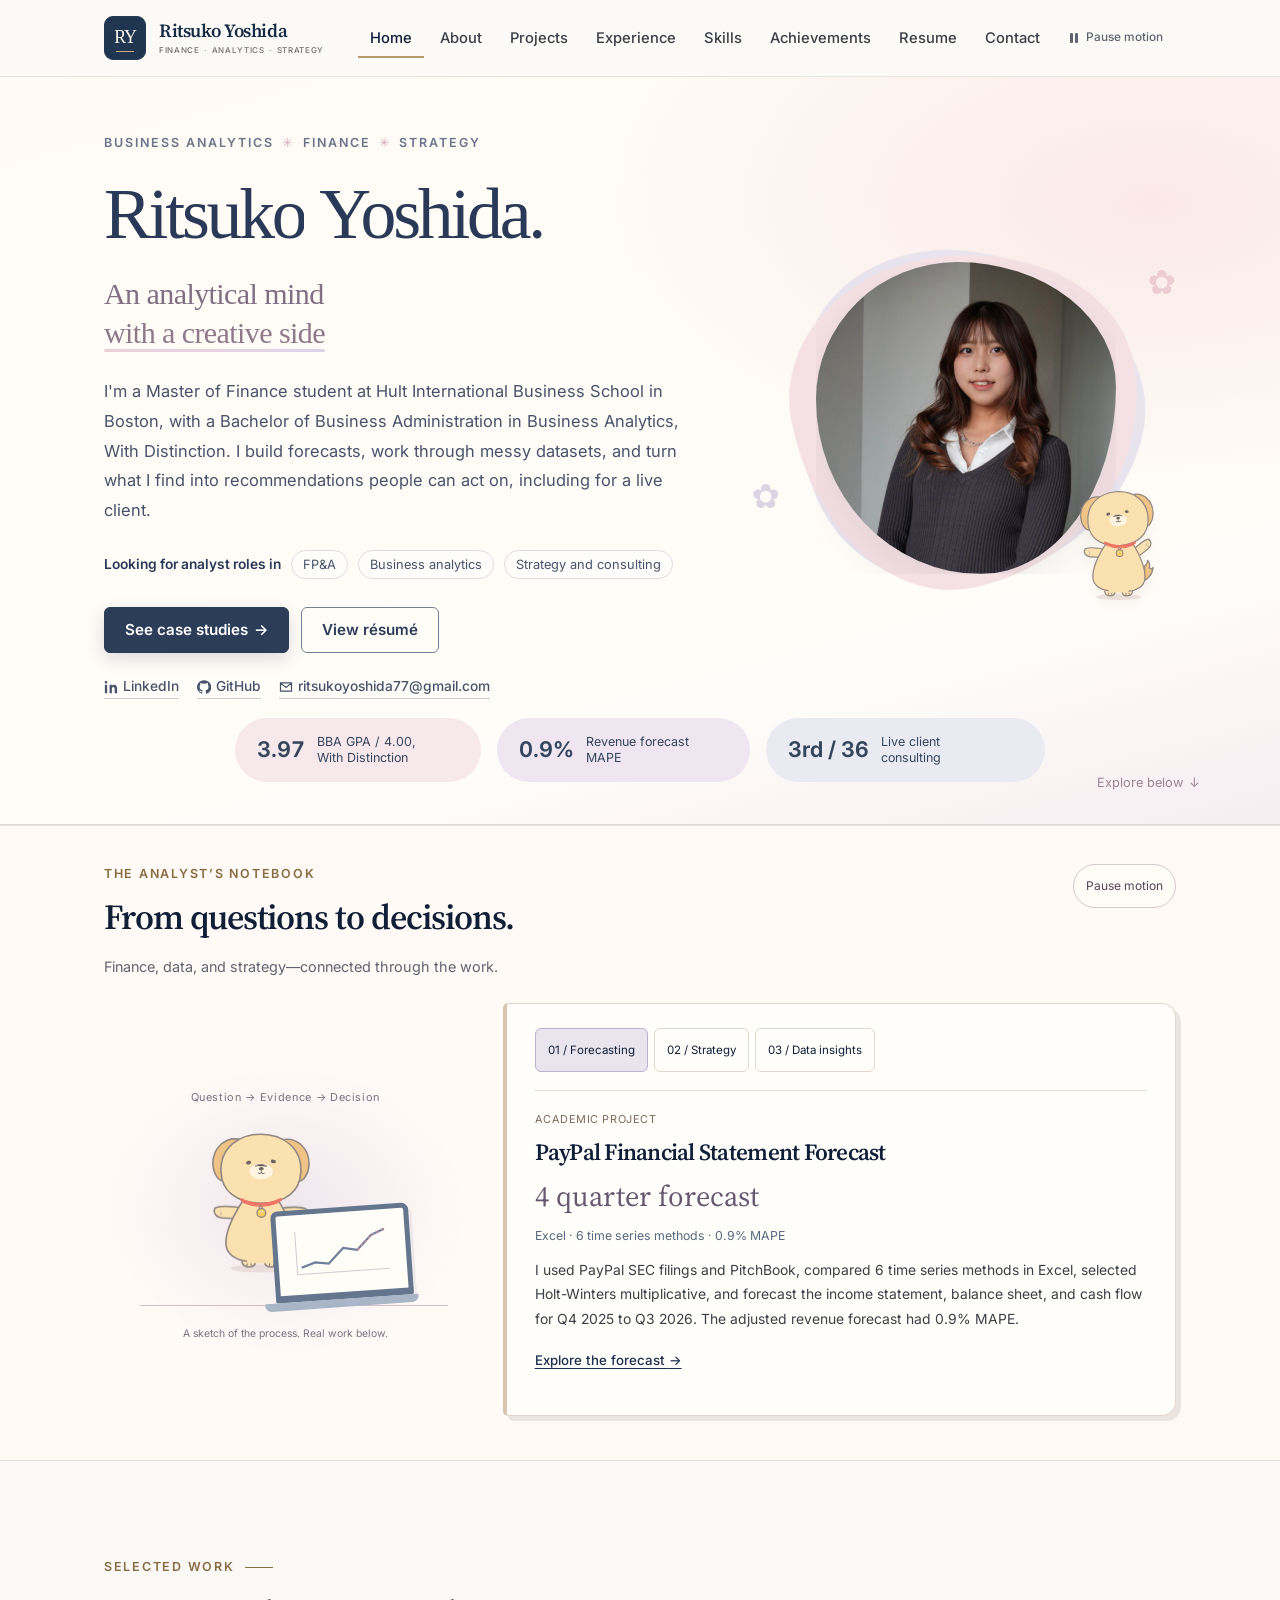
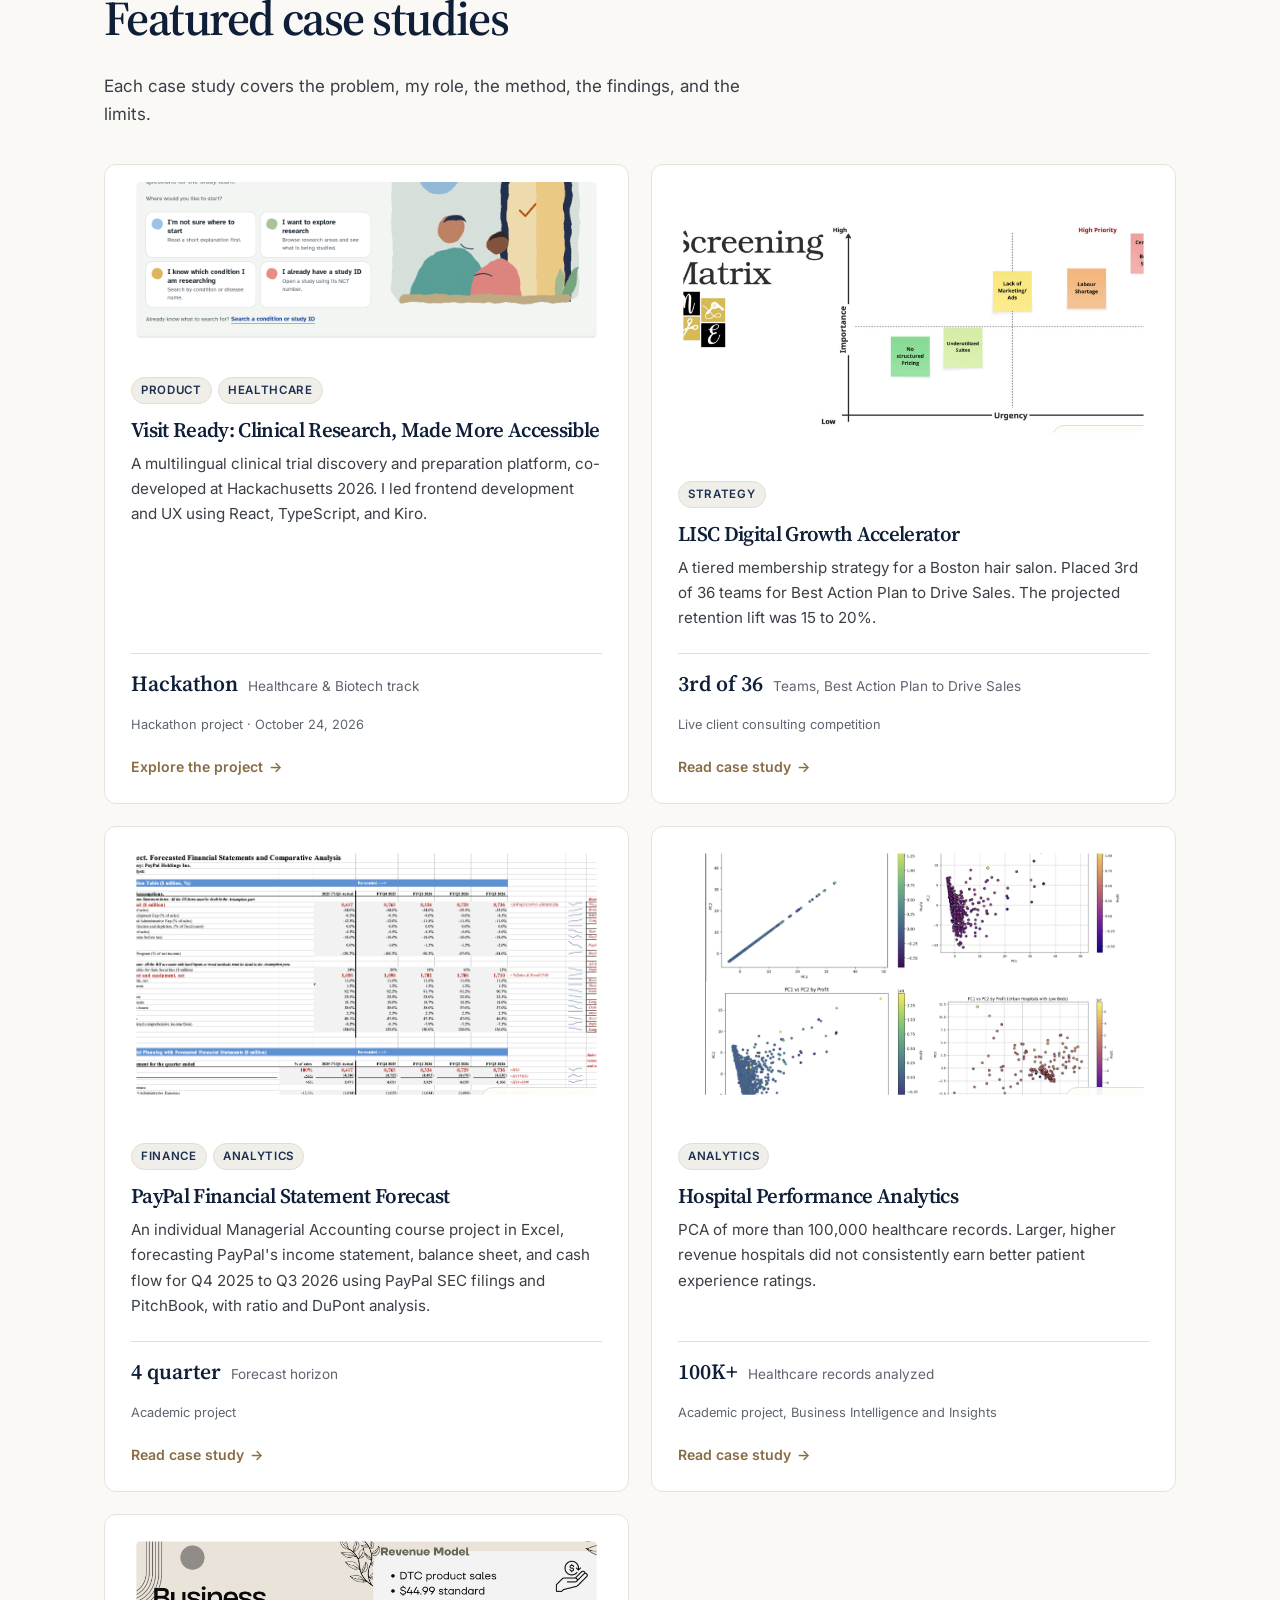
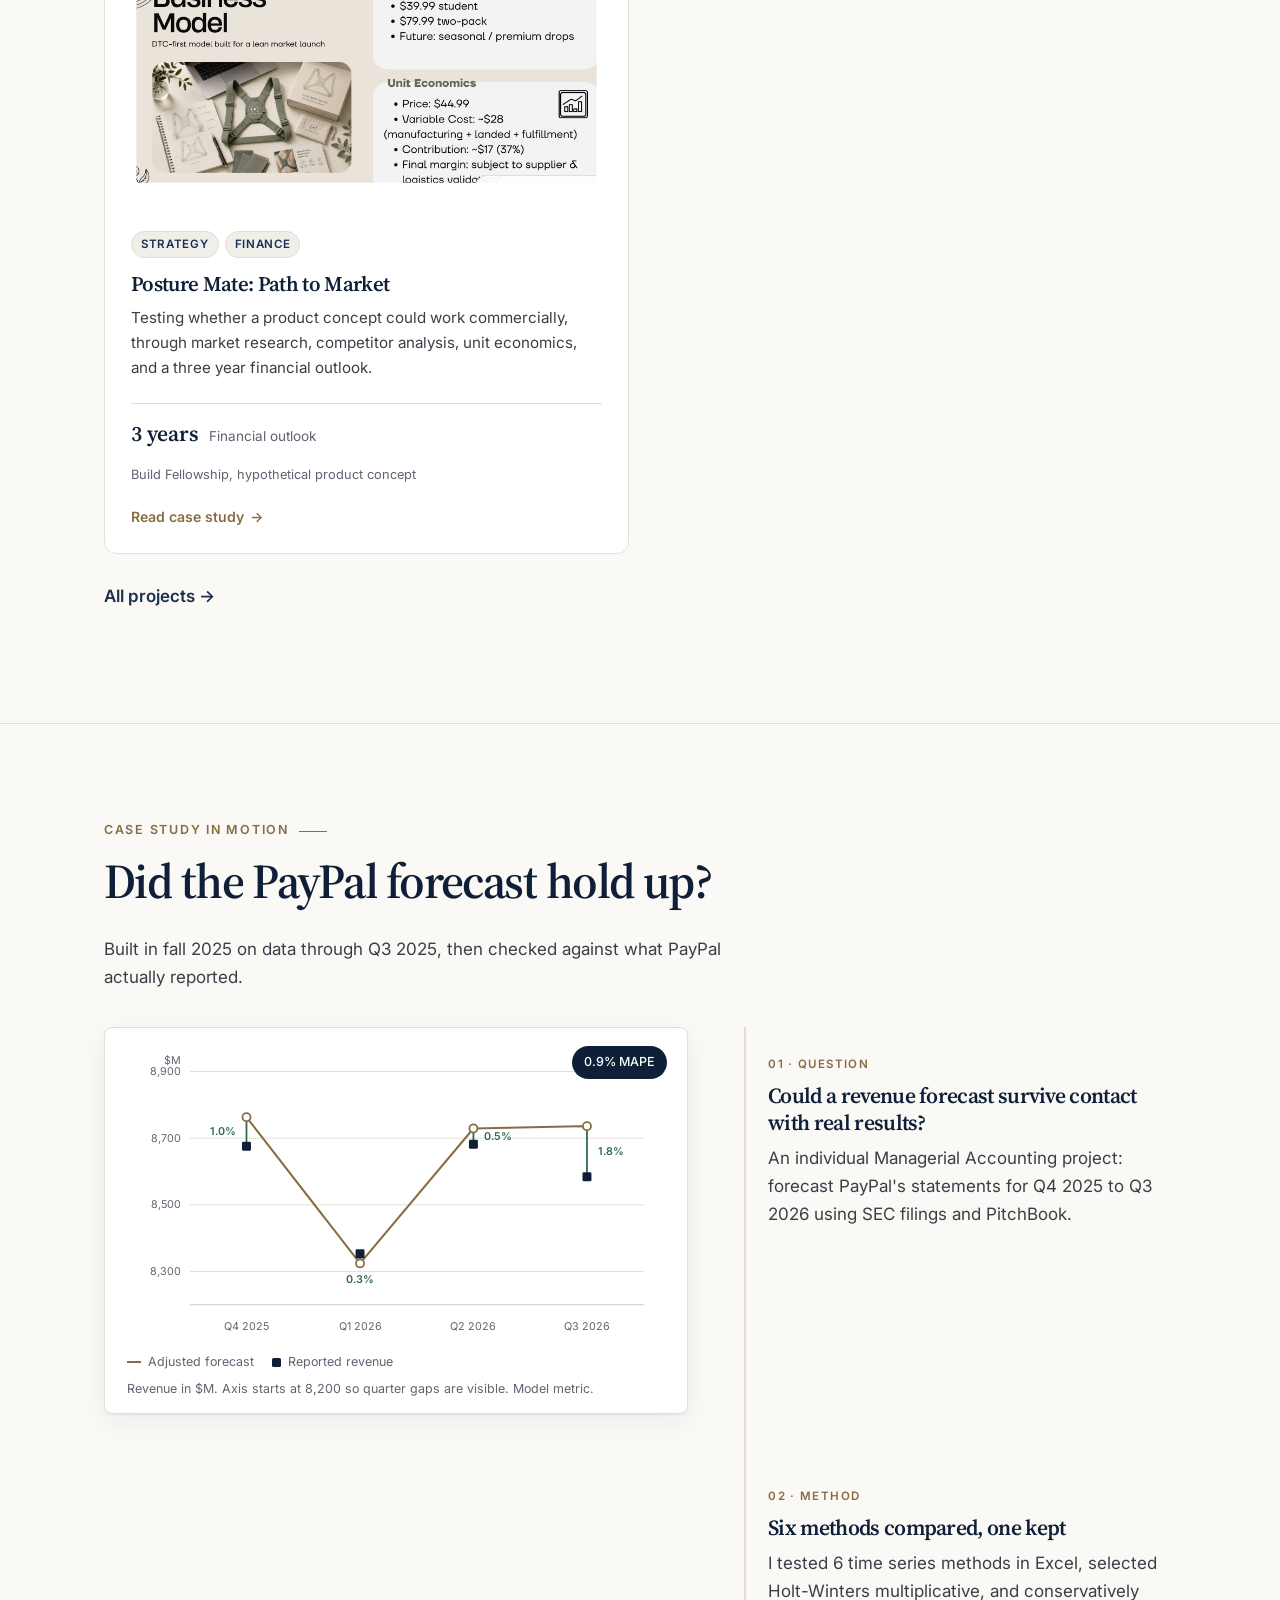
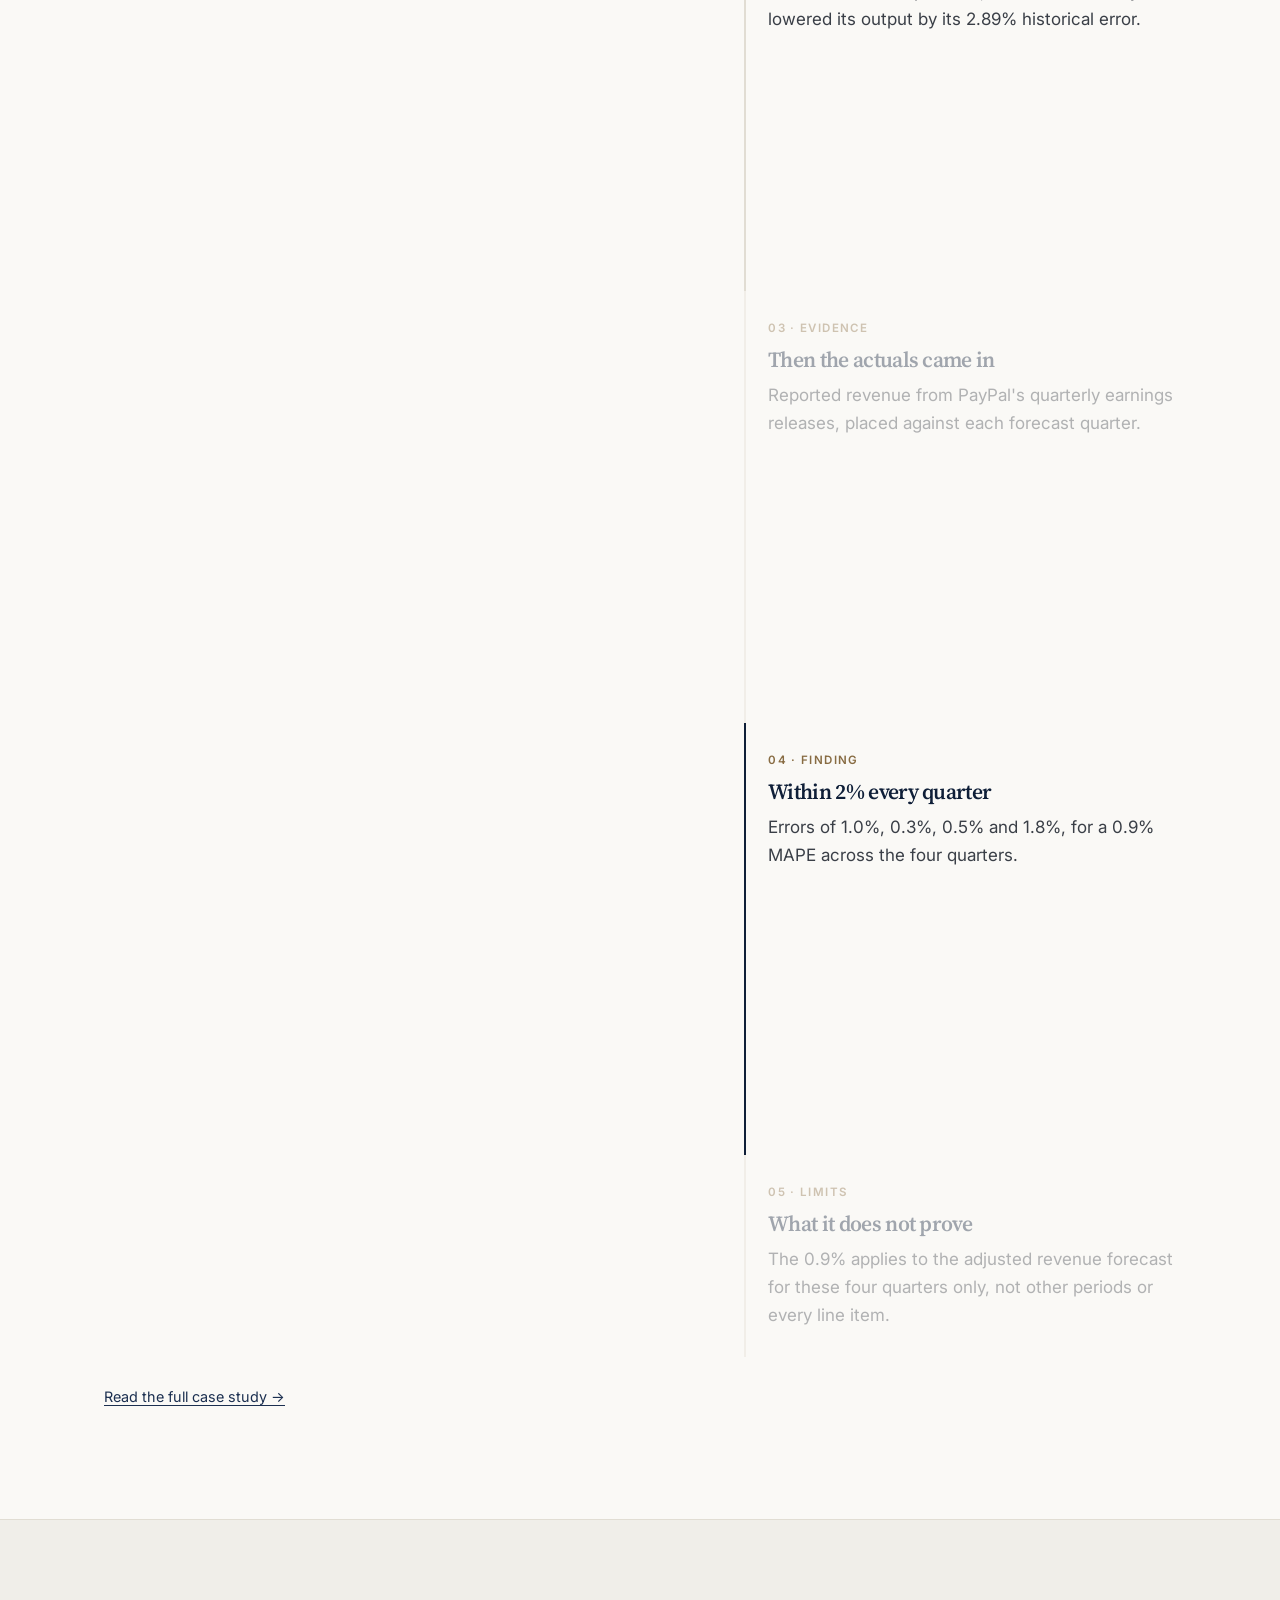
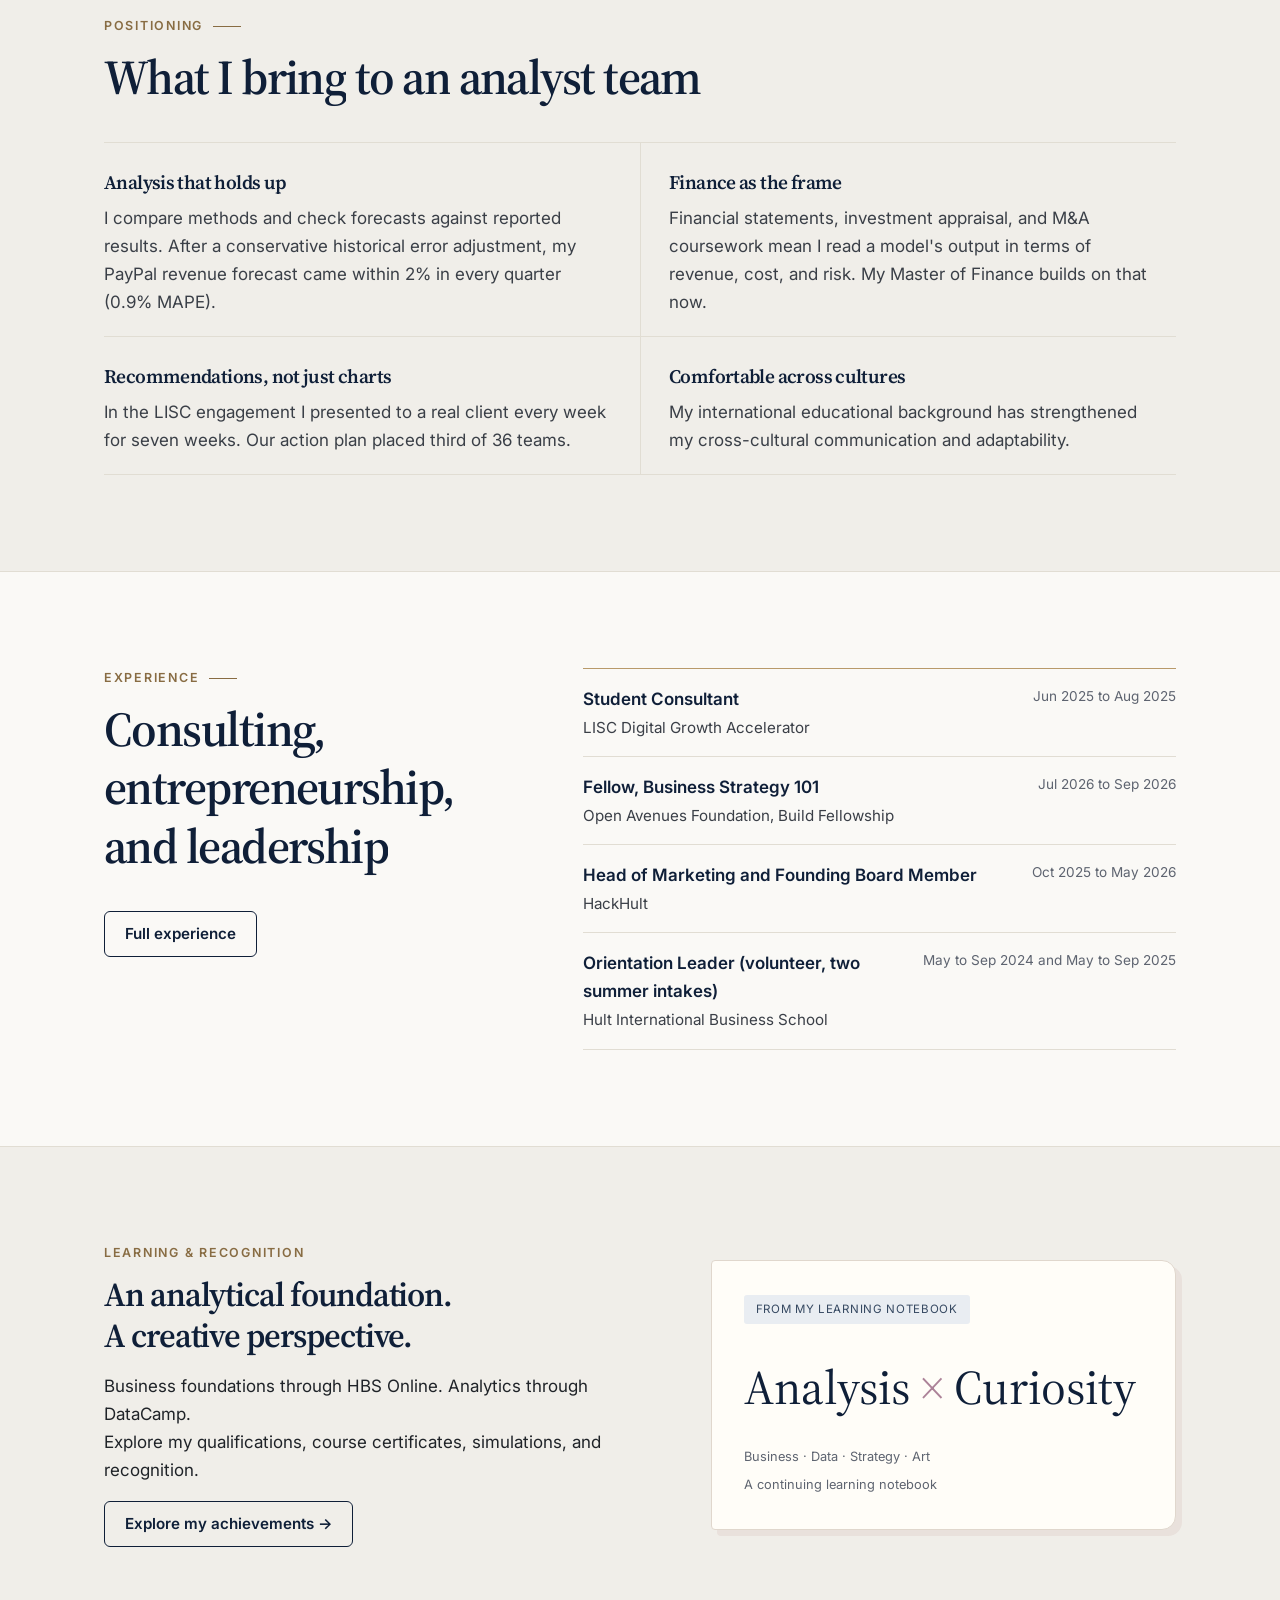
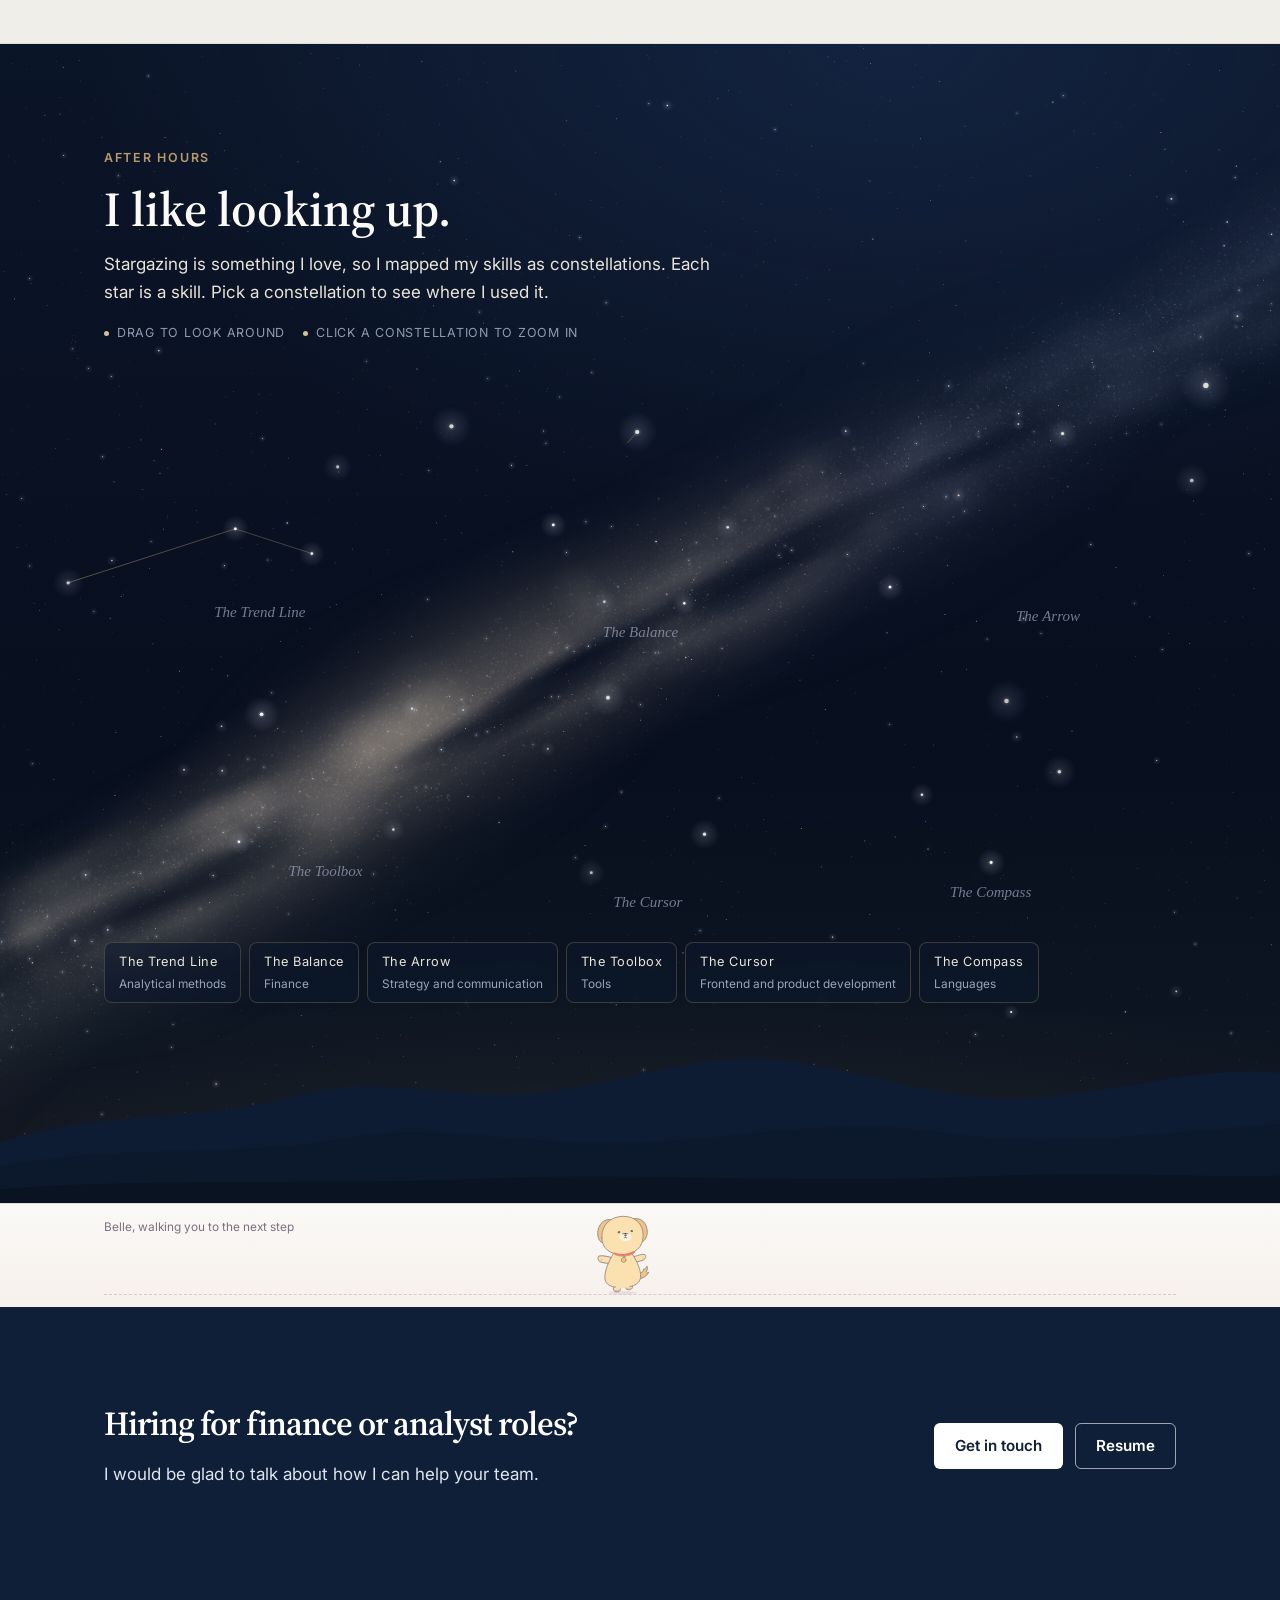
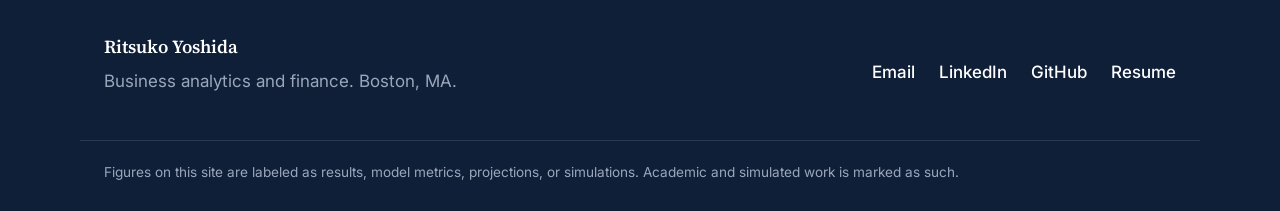
==== commit 28c65d7b: "Broaden closing invitation to finance and analyst roles" ====
--- a/index.html
+++ b/index.html
@@ -193,7 +193,7 @@
 <section class="band band-dark">
   <div class="wrap contact-band">
     <div>
-      <h2>Hiring for an analyst role?</h2>
+      <h2>Hiring for finance or analyst roles?</h2>
       <p>I would be glad to talk about how I can help your team.</p>
     </div>
     <div class="cta-row">
